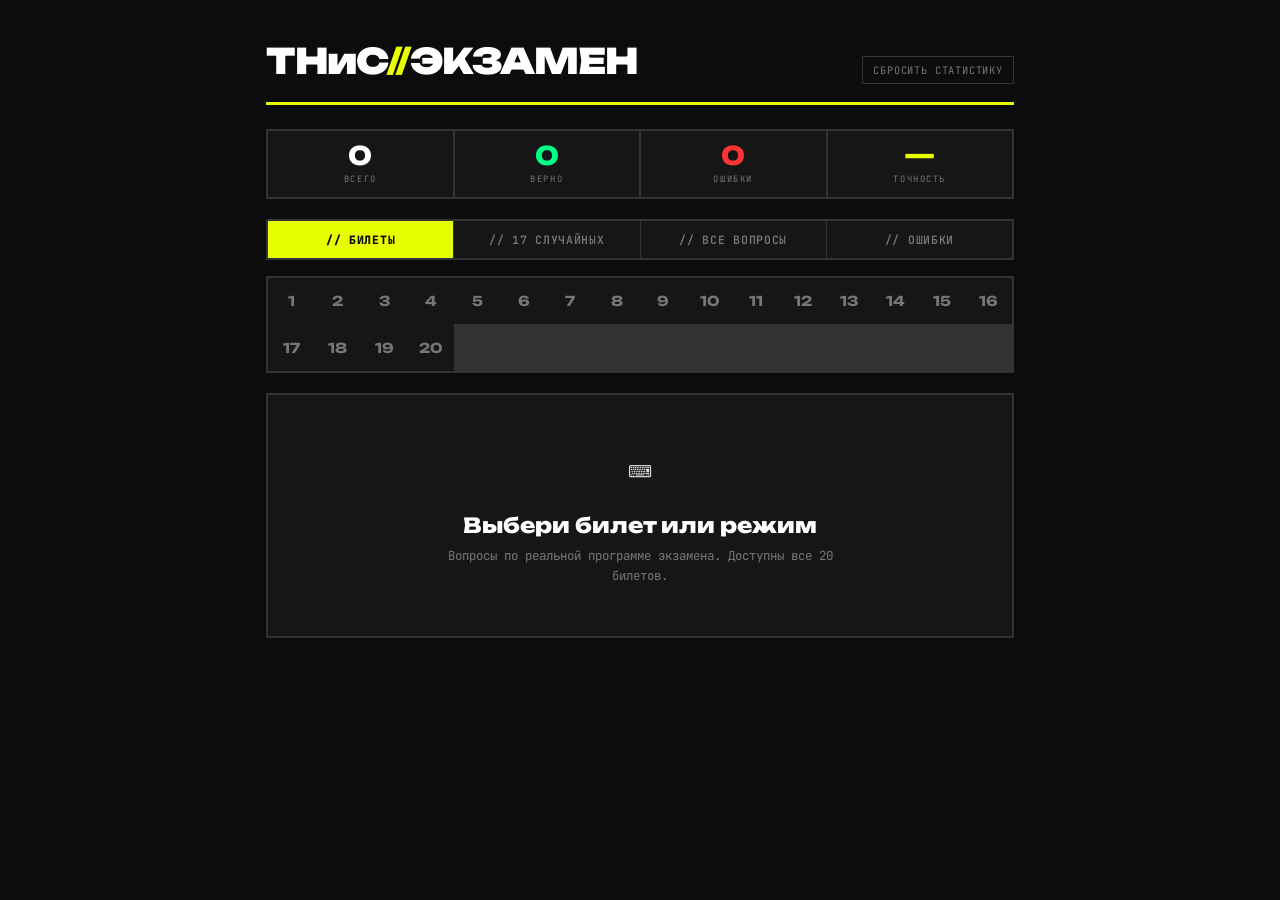
==== index.html @ 7a73e25f "Update TNIS and add Metrology unified Netlify assets" ====
<!DOCTYPE html>
<html lang="ru">
<head>
  <meta charset="UTF-8">
  <meta name="viewport" content="width=device-width, initial-scale=1.0">
  <title>ТНиС // ЭКЗАМЕН</title>
  <meta name="description" content="Тренажёр для подготовки к экзамену по ТНиС">
  <!-- Telegram Mini App SDK -->
  <script src="https://telegram.org/js/telegram-web-app.js"></script>
  <link href="https://fonts.googleapis.com/css2?family=JetBrains+Mono:wght@400;500;600;700;800&family=Unbounded:wght@400;500;600;700;800;900&display=swap" rel="stylesheet">
  <style>
    *, *::before, *::after { box-sizing: border-box; margin: 0; padding: 0; }

    :root {
      --bg: #0c0c0c;
      --surface: #161616;
      --surface-2: #1e1e1e;
      --surface-3: #262626;
      --border-hard: #333;
      --border-accent: #e8ff00;
      --text: #e0e0e0;
      --text-dim: #777;
      --text-bright: #fff;
      --accent: #e8ff00;
      --accent-dim: rgba(232, 255, 0, 0.1);
      --correct: #00ff87;
      --correct-dim: rgba(0, 255, 135, 0.08);
      --wrong: #ff3333;
      --wrong-dim: rgba(255, 51, 51, 0.08);
      --mono: 'JetBrains Mono', 'Consolas', monospace;
      --display: 'Unbounded', sans-serif;
    }

    body {
      font-family: var(--mono);
      background: var(--bg);
      color: var(--text);
      min-height: 100vh;
      -webkit-font-smoothing: antialiased;
    }

    button {
      touch-action: manipulation;
      -webkit-tap-highlight-color: transparent;
      cursor: pointer;
    }

    a, [role="button"] {
      touch-action: manipulation;
      -webkit-tap-highlight-color: transparent;
    }

    /* noise overlay removed — caused touch interception on iOS WKWebView */

    /* ── ACCESS SCREENS ── */
    #accessScreen {
      position: fixed; inset: 0; z-index: 8000;
      display: flex; align-items: center; justify-content: center;
      background: var(--bg);
    }
    #accessScreen .ac-box {
      max-width: 400px; width: 90%;
      text-align: center; padding: 40px 24px;
      border: 2px solid var(--border-hard); background: var(--surface);
    }
    #accessScreen .ac-icon { font-size: 2.8rem; margin-bottom: 16px; }
    #accessScreen .ac-title {
      font-family: var(--display); font-size: 1.3rem; font-weight: 800;
      color: var(--text-bright); margin-bottom: 8px;
    }
    #accessScreen .ac-sub {
      font-size: 0.8rem; color: var(--text-dim); line-height: 1.6; margin-bottom: 20px;
    }
    #accessScreen .ac-btn {
      display: inline-block; padding: 12px 24px;
      background: var(--accent); color: var(--bg);
      font-family: var(--display); font-size: 0.82rem; font-weight: 800;
      text-transform: uppercase; letter-spacing: 0.08em;
      border: none; cursor: pointer; text-decoration: none;
      touch-action: manipulation;
    }
    #accessScreen.hidden { display: none !important; }

    .container {
      max-width: 780px;
      margin: 0 auto;
      padding: 16px 16px 100px;
    }

    /* ── HEADER ── */
    .header {
      border-bottom: 3px solid var(--accent);
      padding: 28px 0 18px;
      margin-bottom: 24px;
    }

    .header-top {
      display: flex;
      align-items: baseline;
      justify-content: space-between;
      gap: 12px;
      flex-wrap: wrap;
    }

    .header h1 {
      font-family: var(--display);
      font-size: clamp(1.4rem, 4vw, 2.2rem);
      font-weight: 900;
      color: var(--text-bright);
      letter-spacing: -0.04em;
      line-height: 1;
    }

    .header h1 span {
      color: var(--accent);
    }

    .header-tag {
      font-size: 0.65rem;
      text-transform: uppercase;
      letter-spacing: 0.15em;
      color: var(--text-dim);
      background: var(--surface);
      border: 1px solid var(--border-hard);
      padding: 4px 10px;
    }

    /* ── STATS ── */
    .stats {
      display: grid;
      grid-template-columns: repeat(4, 1fr);
      gap: 2px;
      margin-bottom: 20px;
      background: var(--border-hard);
      border: 2px solid var(--border-hard);
    }

    .stat-cell {
      background: var(--surface);
      padding: 12px 8px;
      text-align: center;
    }

    .stat-num {
      font-family: var(--display);
      font-size: clamp(1.1rem, 3vw, 1.6rem);
      font-weight: 800;
      color: var(--text-bright);
      line-height: 1;
    }

    .stat-num.s-ok { color: var(--correct); }
    .stat-num.s-err { color: var(--wrong); }
    .stat-num.s-pct { color: var(--accent); }

    .stat-lbl {
      font-size: 0.55rem;
      text-transform: uppercase;
      letter-spacing: 0.18em;
      color: var(--text-dim);
      margin-top: 4px;
    }

    /* ── MODES ── */
    .modes {
      display: flex;
      gap: 0;
      margin-bottom: 16px;
      border: 2px solid var(--border-hard);
      overflow-x: auto;
    }

    .mode-btn {
      flex: 1;
      min-width: 0;
      padding: 11px 6px;
      background: var(--surface);
      color: var(--text-dim);
      font-family: var(--mono);
      font-size: clamp(0.6rem, 1.6vw, 0.72rem);
      font-weight: 600;
      text-transform: uppercase;
      letter-spacing: 0.06em;
      border: none;
      border-right: 1px solid var(--border-hard);
      cursor: pointer;
      transition: background 0.15s, color 0.15s;
      white-space: nowrap;
    }

    .mode-btn:last-child { border-right: none; }
    .mode-btn:hover { background: var(--surface-2); color: var(--text); }
    .mode-btn.active {
      background: var(--accent);
      color: var(--bg);
      font-weight: 800;
    }

    /* ── TICKET GRID ── */
    .tickets {
      display: grid;
      grid-template-columns: repeat(auto-fill, minmax(46px, 1fr));
      gap: 0;
      margin-bottom: 20px;
      border: 2px solid var(--border-hard);
      background: var(--border-hard);
    }

    .t-btn {
      aspect-ratio: 1;
      background: var(--surface);
      color: var(--text-dim);
      font-family: var(--display);
      font-size: 0.85rem;
      font-weight: 700;
      border: none;
      cursor: pointer;
      transition: all 0.12s;
      border: 1px solid transparent;
    }

    .t-btn:hover { background: var(--surface-3); color: var(--text); border-color: var(--accent); }
    .t-btn.active { background: var(--accent); color: var(--bg); }

    /* ── PROGRESS ── */
    .progress {
      margin-bottom: 20px;
    }

    .progress-top {
      display: flex;
      justify-content: space-between;
      font-size: 0.65rem;
      text-transform: uppercase;
      letter-spacing: 0.12em;
      color: var(--text-dim);
      margin-bottom: 5px;
    }

    .progress-bar {
      height: 3px;
      background: var(--surface-3);
    }

    .progress-fill {
      height: 100%;
      background: var(--accent);
      transition: width 0.3s ease;
      width: 0%;
    }

    /* ── QUESTION ── */
    .q-card {
      border: 2px solid var(--border-hard);
      padding: 24px 20px;
      margin-bottom: 12px;
      background: var(--surface);
      animation: slideUp 0.25s ease;
    }

    @keyframes slideUp {
      from { opacity: 0; transform: translateY(8px); }
      to { opacity: 1; transform: translateY(0); }
    }

    .q-meta {
      display: flex;
      justify-content: space-between;
      align-items: center;
      margin-bottom: 14px;
      padding-bottom: 10px;
      border-bottom: 1px solid var(--border-hard);
    }

    .q-num {
      font-family: var(--display);
      font-size: 0.7rem;
      font-weight: 800;
      color: var(--accent);
      letter-spacing: 0.06em;
    }

    .q-topic {
      font-size: 0.6rem;
      text-transform: uppercase;
      letter-spacing: 0.12em;
      color: var(--text-dim);
    }

    .q-text {
      font-size: clamp(0.88rem, 2.2vw, 1rem);
      font-weight: 500;
      line-height: 1.65;
      color: var(--text-bright);
      margin-bottom: 20px;
      font-family: var(--mono);
    }

    /* ── OPTIONS ── */
    .opts {
      display: flex;
      flex-direction: column;
      gap: 6px;
    }

    .opt {
      display: flex;
      align-items: flex-start;
      gap: 12px;
      width: 100%;
      padding: 13px 16px;
      border: 2px solid var(--border-hard);
      background: var(--bg);
      color: var(--text);
      font-family: var(--mono);
      font-size: clamp(0.78rem, 2vw, 0.88rem);
      font-weight: 500;
      cursor: pointer;
      text-align: left;
      line-height: 1.55;
      transition: border-color 0.12s, background 0.12s, transform 0.1s;
    }

    .opt:hover:not(.locked) {
      border-color: var(--accent);
      background: var(--accent-dim);
      transform: translateX(4px);
    }

    .opt-key {
      flex-shrink: 0;
      width: 24px;
      height: 24px;
      border: 2px solid var(--border-hard);
      display: flex;
      align-items: center;
      justify-content: center;
      font-family: var(--display);
      font-weight: 800;
      font-size: 0.65rem;
      color: var(--text-dim);
      transition: all 0.12s;
      margin-top: 1px;
    }

    .opt:hover:not(.locked) .opt-key {
      border-color: var(--accent);
      color: var(--accent);
    }

    .opt.is-correct {
      border-color: var(--correct);
      background: var(--correct-dim);
      cursor: default;
    }
    .opt.is-correct .opt-key { border-color: var(--correct); color: var(--correct); background: transparent; }

    .opt.is-wrong {
      border-color: var(--wrong);
      background: var(--wrong-dim);
      cursor: default;
    }
    .opt.is-wrong .opt-key { border-color: var(--wrong); color: var(--wrong); }

    .opt.locked {
      cursor: default;
      opacity: 0.35;
    }
    .opt.is-correct.locked, .opt.is-wrong.locked { opacity: 1; }

    /* ── FEEDBACK ── */
    .feedback {
      margin-top: 14px;
      padding: 12px 16px;
      font-size: 0.82rem;
      font-weight: 600;
      line-height: 1.5;
      border-left: 4px solid;
      animation: slideUp 0.2s ease;
    }

    .feedback.fb-ok {
      border-color: var(--correct);
      color: var(--correct);
      background: var(--correct-dim);
    }

    .feedback.fb-err {
      border-color: var(--wrong);
      color: var(--wrong);
      background: var(--wrong-dim);
    }

    .feedback .fb-answer { color: var(--text); font-weight: 400; margin-top: 2px; }

    /* ── NEXT BTN ── */
    .next-btn {
      width: 100%;
      padding: 15px;
      border: 3px solid var(--accent);
      background: transparent;
      color: var(--accent);
      font-family: var(--display);
      font-size: 0.85rem;
      font-weight: 700;
      text-transform: uppercase;
      letter-spacing: 0.1em;
      cursor: pointer;
      transition: all 0.15s;
      margin-top: 14px;
    }

    .next-btn:hover {
      background: var(--accent);
      color: var(--bg);
    }

    /* ── WELCOME ── */
    .welcome {
      text-align: center;
      padding: 50px 0;
      border: 2px solid var(--border-hard);
      background: var(--surface);
    }

    .welcome-icon {
      font-size: 2.5rem;
      margin-bottom: 14px;
      filter: grayscale(0.4);
    }

    .welcome h2 {
      font-family: var(--display);
      font-size: clamp(1rem, 3vw, 1.3rem);
      font-weight: 800;
      color: var(--text-bright);
      margin-bottom: 8px;
    }

    .welcome p {
      color: var(--text-dim);
      font-size: 0.78rem;
      max-width: 400px;
      margin: 0 auto;
      line-height: 1.6;
    }

    /* ── RESULTS ── */
    .results {
      animation: slideUp 0.35s ease;
    }

    .r-hero {
      text-align: center;
      border: 2px solid var(--border-hard);
      background: var(--surface);
      padding: 36px 20px 28px;
      margin-bottom: 16px;
    }

    .r-icon { font-size: 3rem; margin-bottom: 10px; filter: grayscale(0.3); }
    .r-title {
      font-family: var(--display);
      font-size: clamp(1.3rem, 4vw, 1.8rem);
      font-weight: 900;
      color: var(--text-bright);
      margin-bottom: 4px;
    }
    .r-sub { color: var(--text-dim); font-size: 0.82rem; }

    .r-stats {
      display: grid;
      grid-template-columns: repeat(3, 1fr);
      gap: 2px;
      background: var(--border-hard);
      border: 2px solid var(--border-hard);
      margin-bottom: 16px;
    }

    .r-stat {
      background: var(--surface);
      padding: 18px 8px;
      text-align: center;
    }

    .r-stat .rv {
      font-family: var(--display);
      font-size: 1.8rem;
      font-weight: 800;
    }

    .r-stat .rl {
      font-size: 0.55rem;
      text-transform: uppercase;
      letter-spacing: 0.15em;
      color: var(--text-dim);
      margin-top: 4px;
    }

    .r-actions {
      display: flex;
      gap: 2px;
      margin-bottom: 20px;
    }

    .r-actions button {
      flex: 1;
      padding: 14px 8px;
      font-family: var(--mono);
      font-size: 0.72rem;
      font-weight: 700;
      text-transform: uppercase;
      letter-spacing: 0.06em;
      cursor: pointer;
      transition: all 0.15s;
    }

    .r-btn-primary {
      background: var(--accent);
      color: var(--bg);
      border: 2px solid var(--accent);
    }
    .r-btn-primary:hover { background: transparent; color: var(--accent); }

    .r-btn-sec {
      background: var(--surface);
      color: var(--text);
      border: 2px solid var(--border-hard);
    }
    .r-btn-sec:hover { border-color: var(--accent); color: var(--accent); }

    /* review */
    .review-title {
      font-family: var(--display);
      font-size: 0.75rem;
      font-weight: 700;
      text-transform: uppercase;
      letter-spacing: 0.12em;
      color: var(--wrong);
      margin-bottom: 10px;
      padding-bottom: 6px;
      border-bottom: 2px solid var(--wrong);
    }

    .rev-item {
      border: 1px solid var(--border-hard);
      border-left: 4px solid var(--wrong);
      padding: 12px 14px;
      margin-bottom: 6px;
      background: var(--surface);
      font-size: 0.8rem;
    }

    .rev-q { font-weight: 600; color: var(--text); margin-bottom: 4px; line-height: 1.5; }
    .rev-yours { color: var(--wrong); font-size: 0.75rem; }
    .rev-right { color: var(--correct); font-size: 0.75rem; }

    /* ── KBD HINT ── */
    .kbd-hint {
      text-align: center;
      font-size: 0.6rem;
      color: var(--text-dim);
      margin-top: 10px;
      text-transform: uppercase;
      letter-spacing: 0.1em;
    }

    .kbd-hint kbd {
      border: 1px solid var(--border-hard);
      padding: 1px 5px;
      font-family: var(--mono);
      font-size: 0.6rem;
    }

    /* ── HIDDEN ── */
    .hidden { display: none !important; }

    /* scrollbar */
    ::-webkit-scrollbar { width: 4px; }
    ::-webkit-scrollbar-track { background: transparent; }
    ::-webkit-scrollbar-thumb { background: var(--border-hard); }

    /* ── MOBILE ── */
    @media (max-width: 500px) {
      .stats { grid-template-columns: repeat(2, 1fr); }
      .tickets { grid-template-columns: repeat(auto-fill, minmax(46px, 1fr)); }
      .q-card { padding: 16px 14px; }
      .modes { flex-wrap: wrap; }
      .mode-btn {
        flex: 1 1 45%;
        border-bottom: 1px solid var(--border-hard);
        border-right: 1px solid var(--border-hard);
        padding: 12px 6px;
        font-size: 0.68rem;
      }
      .mode-btn:nth-child(even) { border-right: none; }
      .mode-btn:nth-child(3), .mode-btn:nth-child(4) { border-bottom: none; }
    }
  </style>
</head>
<body>
  <div class="container">
    <header class="header">
      <div class="header-top">
        <h1>ТНиС<span>//</span>ЭКЗАМЕН</h1>
        <button class="reset-stats-btn" onclick="resetStats()" style="background: none; border: 1px solid var(--border-hard); color: var(--text-dim); font-family: var(--mono); font-size: 0.65rem; padding: 6px 10px; cursor: pointer; text-transform: uppercase; letter-spacing: 0.08em; transition: all 0.2s;" onmouseover="this.style.color='var(--accent)'; this.style.borderColor='var(--accent)';" onmouseout="this.style.color='var(--text-dim)'; this.style.borderColor='var(--border-hard)';">сбросить статистику</button>
      </div>
    </header>

    <div class="stats" id="statsBar">
      <div class="stat-cell"><div class="stat-num" id="sTotal">0</div><div class="stat-lbl">всего</div></div>
      <div class="stat-cell"><div class="stat-num s-ok" id="sOk">0</div><div class="stat-lbl">верно</div></div>
      <div class="stat-cell"><div class="stat-num s-err" id="sErr">0</div><div class="stat-lbl">ошибки</div></div>
      <div class="stat-cell"><div class="stat-num s-pct" id="sPct">—</div><div class="stat-lbl">точность</div></div>
    </div>

    <div class="modes">
      <button class="mode-btn active" id="modeTicket" data-mode="ticket">// билеты</button>
      <button class="mode-btn" id="modeRandom" data-mode="random">// 17 случайных</button>
      <button class="mode-btn" id="modeAll" data-mode="all">// все вопросы</button>
      <button class="mode-btn" id="modeErrors" data-mode="errors">// ошибки</button>
    </div>

    <div class="tickets" id="ticketGrid"></div>

    <div class="progress hidden" id="progressWrap">
      <div class="progress-top">
        <span id="pLabel">вопрос 1/17</span>
        <span id="pPct">0%</span>
      </div>
      <div class="progress-bar"><div class="progress-fill" id="pFill"></div></div>
    </div>

    <div id="welcomeScreen" class="welcome">
      <div class="welcome-icon">⌨</div>
      <h2>Выбери билет или режим</h2>
      <p>Вопросы по реальной программе экзамена. Доступны все 20 билетов.</p>
    </div>

    <div id="questionArea" class="hidden"></div>
    <div id="resultsScreen" class="hidden"></div>

    <div class="kbd-hint hidden" id="kbdHint">
      <kbd>1</kbd>–<kbd>5</kbd> ответ &nbsp;&bull;&nbsp; <kbd>enter</kbd> далее
    </div>
  </div>

  <!-- Access gate: shows during check, then hides or shows denied -->
  <div id="accessScreen">
    <div class="ac-box">
      <div class="ac-icon" id="acIcon">⏳</div>
      <div class="ac-title" id="acTitle">Проверка доступа...</div>
      <div class="ac-sub" id="acSub">Подожди, проверяем твою подписку</div>
      <div id="acBtnWrap"></div>
    </div>
  </div>

<script>
// ════════════════════════════════════════════════════════════
// ЗАМЕНИ ЭТОТ URL после запуска verify.py на PythonAnywhere
const VERIFY_URL = 'https://bsuir-bot.onrender.com/verify';
const BOT_LINK   = 'https://t.me/bsuir_test_bot';
// ════════════════════════════════════════════════════════════

function showAccess() {
  document.getElementById('accessScreen').classList.add('hidden');
}

function denyAccess() {
  document.getElementById('acIcon').textContent  = '🔒';
  document.getElementById('acTitle').textContent = 'Доступ закрыт';
  document.getElementById('acSub').textContent   =
    'Ты не купил этот тест. Купи доступ у бота — это быстро и дёшево.';
  const wrap = document.getElementById('acBtnWrap');
  wrap.innerHTML = `<a class="ac-btn" href="${BOT_LINK}" target="_blank">Открыть бота</a>`;
}

async function checkAccess() {
  const tg = window.Telegram && window.Telegram.WebApp;

  // Если открыт не как Mini App (обычный браузер) — пропускаем
  if (!tg || !tg.initData || tg.initData.length === 0) {
    showAccess();
    return;
  }

  tg.ready();
  tg.expand();

  // Получаем testId из URL-параметра
  const testId = new URLSearchParams(window.location.search).get('test') || 'tnis';

  try {
    const resp = await fetch(VERIFY_URL, {
      method: 'POST',
      headers: { 'Content-Type': 'application/json' },
      body: JSON.stringify({ initData: tg.initData, testId })
    });
    const data = await resp.json();
    if (data.ok) {
      showAccess();
    } else {
      denyAccess();
    }
  } catch (e) {
    // Если сервер недоступен, показываем ошибку
    document.getElementById('acIcon').textContent  = '⚠️';
    document.getElementById('acTitle').textContent = 'Ошибка связи';
    document.getElementById('acSub').textContent   = 'Не удалось проверить доступ. Попробуй позже.';
    const wrap = document.getElementById('acBtnWrap');
    wrap.innerHTML = `<button class="ac-btn" onclick="checkAccess()">Повторить</button>`;
  }
}

// Safe storage wrapper — falls back to in-memory if localStorage is unavailable
const safeStorage = {
  _data: {},
  getItem(key) {
    try {
      if (window.location.protocol !== 'file:' && window.localStorage) {
        return window.localStorage.getItem(key);
      }
    } catch (e) {}
    return this._data[key] !== undefined ? this._data[key] : null;
  },
  setItem(key, val) {
    try {
      if (window.location.protocol !== 'file:' && window.localStorage) {
        window.localStorage.setItem(key, val); return;
      }
    } catch (e) {}
    this._data[key] = val;
  }
};

const Q = [
  {q:"Результатом функционирования какой государственной системы является оценка соответствия требований регламентам и стандартам?",o:["НСТНиС","НСА","НСПС","Госстандарт","ЕАЭС"],c:2,t:"Гос.системы",tk:[1,2,14]},
  {q:"Результатом функционирования какой государственной системы являются установленные в регламентах и стандартах требования?",o:["НСПС","НСТНиС","НСА","Госстандарт","ТНиС"],c:1,t:"Гос.системы",tk:[2,3,14]},
  {q:"Результатом функционирования какой государственной системы является право субъектов хозяйствования на выполнение работ в определённой области?",o:["НСПС","НСТНиС","Госстандарт","НСА","ТНиС"],c:3,t:"Гос.системы",tk:[2,4,17]},
  {q:"Целью технического нормирования и стандартизации является (вариант 1):",o:["Регулирование торговли","Контроль производства","Развитие экспорта","Защита жизни","Лицензирование"],c:3,t:"Цели ТНиС",tk:[1,2,17]},
  {q:"Целью технического нормирования и стандартизации является (вариант 2):",o:["Регулирование импорта","Защита здоровья","Контроль цен","Налогообложение","Лицензирование"],c:1,t:"Цели ТНиС",tk:[2,3,17]},
  {q:"Целью технического нормирования и стандартизации является (вариант 3):",o:["Государственный контроль","Регулирование цен","Защита имущества","Регистрация предприятий","Контроль импорта"],c:2,t:"Цели ТНиС",tk:[2,7,17]},
  {q:"Целью технического нормирования и стандартизации является (вариант 4):",o:["Контроль экспорта","Регулирование торговли","Лицензирование","Регистрация","Охрана окружающей среды"],c:4,t:"Цели ТНиС",tk:[2,5,17]},
  {q:"Целью технического нормирования и стандартизации является (вариант 5):",o:["Повышение конкурентоспособности продукции","Государственный контроль","Налоговое регулирование","Управление предприятиями","Регулирование занятости"],c:0,t:"Цели ТНиС",tk:[7,8,17]},
  {q:"Какой субъект хозяйствования определяет единую государственную политику в области ТНиС?",o:["Президент Республики Беларусь","Совет Министров","Госстандарт","Национальное собрание","Минэкономики"],c:0,t:"Субъекты",tk:[1,8,17]},
  {q:"Какой субъект хозяйствования осуществляет единую государственную политику в области ТНиС?",o:["Президент РБ","Совет Министров","Госстандарт","Минэкономики","Национальное собрание"],c:1,t:"Субъекты",tk:[3,8,17]},
  {q:"Какой субъект хозяйствования утверждает программу разработки технических регламентов РБ?",o:["Президент РБ","Совет Министров","Госстандарт","Национальное собрание","Технический комитет"],c:1,t:"Субъекты",tk:[4,10,17]},
  {q:"Какой субъект хозяйствования утверждает технический регламент?",o:["Президент РБ","Совет Министров","Госстандарт","Технический комитет","Минэкономики"],c:1,t:"Субъекты",tk:[5,8,17]},
  {q:"Какой субъект хозяйствования вводит в действие технический регламент?",o:["Президент РБ","Гос. комитет по стандартизации","Совет Министров","Технический комитет","Минэкономики"],c:1,t:"Субъекты",tk:[6,8,19]},
  {q:"Какой субъект хозяйствования осуществляет государственную регистрацию технических условий?",o:["Госстандарт","Совет Министров","Орган, уполномоченный Советом Министров","Президент РБ","Технический комитет"],c:2,t:"Субъекты",tk:[4,15,19]},
  {q:"Государственный надзор за выполнением требований ТР осуществляет:",o:["Совет Министров","Президент","Госстандарт","Технический комитет","Национальное собрание"],c:2,t:"Субъекты",tk:[8,14,19]},
  {q:"Технический регламент РБ должен содержать (вариант 1):",o:["Рекомендации по производству","Технические требования к продукции","Стандарты организации","Административные процедуры","Методические указания"],c:1,t:"Тех.регламент",tk:[1,7,18]},
  {q:"Технический регламент РБ должен содержать (вариант 2):",o:["Правила выпуска продукции в обращение","Административные процедуры","Стандарты организации","Рекомендации по проектированию","Методические указания"],c:0,t:"Тех.регламент",tk:[3,7,18]},
  {q:"Технический регламент РБ может содержать (вариант 1):",o:["Требования к терминологии","Административные процедуры","Стандарты организации","Методические указания","Внутренние регламенты"],c:0,t:"Тех.регламент",tk:[4,8,18]},
  {q:"Технический регламент РБ может содержать (вариант 2):",o:["Административные процедуры","Внутренние регламенты","Правила маркировки продукции знаком соответствия","Стандарты организации","Методические указания"],c:2,t:"Тех.регламент",tk:[6,8,18]},
  {q:"Технический регламент РБ может содержать (вариант 3):",o:["Стандарты организации","Внутренние регламенты","Методические указания","Правила и формы подтверждения соответствия","Административные процедуры"],c:3,t:"Тех.регламент",tk:[5,8,18]},
  {q:"Через какой срок может быть введён в действие ТР после официального опубликования?",o:["1 месяц","2 месяца","3 месяца","6 месяцев","1 год"],c:2,t:"Тех.регламент",tk:[8,14,18]},
  {q:"Через какой срок может быть введён в действие ТКП после публикации?",o:["30 дней","60 дней","90 дней","120 дней","6 месяцев"],c:1,t:"Тех.регламент",tk:[8,16,18]},
  {q:"Укажите ТНПА ТНиС, объектом стандартизации которого является конкретная марка продукции:",o:["Государственный стандарт","Технический кодекс","Общегосударственный классификатор","Технический регламент","Технические условия"],c:4,t:"Виды ТНПА",tk:[1,8,18]},
  {q:"Какой ТНПА ТНиС разрабатывается и утверждается юридическим лицом или индивидуальным предпринимателем?",o:["Технический регламент","Государственный стандарт","Технический кодекс","Общегос. классификатор","Стандарт организации"],c:4,t:"Виды ТНПА",tk:[1,16,19]},
  {q:"Определение «ТНПА ТНиС, содержащий технические требования только к процессам, работам, услугам» соответствует:",o:["Технический регламент","Государственный стандарт","Тех. кодекс установившейся практики","Технические условия","Стандарт организации"],c:2,t:"Виды ТНПА",tk:[3,16,19]},
  {q:"ТНПА ТНиС, объектом стандартизации которого является технико-экономическая и социальная информация:",o:["Технический регламент","Государственный стандарт","Общегосударственный классификатор","Технические условия","Стандарт организации"],c:2,t:"Виды ТНПА",tk:[5,16,19]},
  {q:"Срок действия технических условий не должен превышать (лет):",o:["Одного","Двух","Трёх","Пяти","Десяти"],c:3,t:"Виды ТНПА",tk:[3,16,19]},
  {q:"Государственный стандарт не должен содержать требования к:",o:["Терминологии","Административным процедурам","Продукции","Методам контроля","Маркировке"],c:1,t:"Виды ТНПА",tk:[6,16,19]},
  {q:"Какому документу не должен противоречить технический кодекс установившейся практики?",o:["Техническому регламенту","Государственному стандарту","Стандарту организации","Техническим условиям","Рекомендациям"],c:0,t:"Виды ТНПА",tk:[4,16,19]},
  {q:"Какому документу не должен противоречить стандарт организации?",o:["Государственному стандарту","Техническим условиям","Стандарту предприятия","Техническому регламенту","Рекомендациям ISO"],c:3,t:"Виды ТНПА",tk:[5,9]},
  {q:"Каким документам не должны противоречить требования технических условий?",o:["Стандартам организации","Государственным стандартам","Рекомендациям","Техническим регламентам","Методическим указаниям"],c:3,t:"Виды ТНПА",tk:[6,16]},
  {q:"Какой стандарт содержит общие организационно-методические требования для определённой области деятельности?",o:["Основополагающий","Стандарт на продукцию","На методы контроля","На процесс","На услугу"],c:0,t:"Виды ТНПА",tk:[14,16]},
  {q:"ТНПА, который содержит обязательные требования для соблюдения:",o:["Государственный стандарт","Стандарт организации","Тех. кодекс","Технический регламент","Рекомендация"],c:3,t:"Виды ТНПА",tk:[15,17]},
  {q:"«Ссылка, идентифицирующая конкретные ТНПА так, чтобы пересмотры имели силу только после внесения изменений в ТР» — это:",o:["Общая ссылка","Ссылка с твёрдой идентификацией","Со скользящей идентификацией","Косвенная ссылка","Прямая ссылка"],c:1,t:"Ссылки",tk:[1,3,20]},
  {q:"«Ссылка без идентификации, указывающая на все ТНПА в определённой области» — это:",o:["С твёрдой идентификацией","Со скользящей идентификацией","Прямая ссылка","Общая ссылка","Косвенная ссылка"],c:3,t:"Ссылки",tk:[3,5,20]},
  {q:"«Требование соответствия назначению, касающееся состояния продукции при их применении» — это:",o:["Обязательное","Техническое","Методическое","Эксплуатационное требование","Описательное требование"],c:3,t:"Требования",tk:[3,9,20]},
  {q:"«Требование соответствия назначению, касающееся характеристик продукции» — это:",o:["Обязательное","Техническое","Методическое","Эксплуатационное требование","Описательное требование"],c:4,t:"Требования",tk:[3,9,20]},
  {q:"«Технические нормы, правила, характеристики или иные требования к объектам ТНиС» — это:",o:["Обязательное требование","Методическое","Описательное","Эксплуатационное","Технические требования"],c:4,t:"Требования",tk:[4,9,20]},
  {q:"«Интервал времени от даты введения ТНПА в действие до момента его отмены или замены» — это:",o:["Период действия","Срок действия","Жизненный цикл","Период применения","Срок годности"],c:1,t:"Операции",tk:[3,6,20]},
  {q:"Модификация, дополнение или исключение части текста ТНПА без изменения его обозначения — это:",o:["Поправка","Пересмотр","Изменение","Переиздание","Отмена"],c:2,t:"Операции",tk:[9,10,20]},
  {q:"Основная цель Всемирной торговой организации:",o:["Регулирование нац. экономик","Контроль за производством","Содействие торговле без барьеров и негативных последствий","Управление пошлинами","Лицензирование экспорта"],c:2,t:"ВТО",tk:[3,9]},
  {q:"Принципы международной торговли ВТО:",o:["Закрытость рынков","Протекционизм","Ограничение импорта","Устранение технических барьеров в торговле","Контроль цен"],c:3,t:"ВТО",tk:[1,9]},
  {q:"Принципы международной торговли ВТО включают:",o:["Закрытость","Непредсказуемость","Предсказуемость","Протекционизм","Ограничение"],c:2,t:"ВТО",tk:[4,9]},
  {q:"«Различия требований национальных и международных стандартов» — это:",o:["Санитарные меры","Технические барьеры в торговле","Гармонизация","Стандартизация","Сертификация"],c:1,t:"ВТО",tk:[5,9]},
  {q:"«Меры гос. политики, направленные на охрану здоровья от риска пищевых добавок» — это:",o:["Технические барьеры","Стандартизация","Санитарные и фитосанитарные меры","Сертификация","Аккредитация"],c:2,t:"ВТО",tk:[6,9]},
  {q:"Документ «Международная конвенция» является:",o:["Стандартом","Регламентом","Международным договором","Рекомендацией","Классификатором"],c:2,t:"Межд.орг.",tk:[1,10]},
  {q:"Какие документы OIML обязательны для всех стран-участниц?",o:["OIML R","OIML D","OIML G","OIML P","OIML S"],c:1,t:"Межд.орг.",tk:[1,10]},
  {q:"Начало международной стандартизации относится к году:",o:["1865","1875","1906","1947","1948"],c:1,t:"Межд.орг.",tk:[4,10]},
  {q:"Год основания IEC (Международной электротехнической комиссии):",o:["1865","1875","1906","1947","1955"],c:2,t:"Межд.орг.",tk:[5,10]},
  {q:"Год основания ITU (Международного союза электросвязи):",o:["1865","1875","1906","1947","1955"],c:0,t:"Межд.орг.",tk:[6,10]},
  {q:"Первый в мире национальный комитет по стандартизации создан в:",o:["Франции","Германии","США","Великобритании","Швейцарии"],c:3,t:"Межд.орг.",tk:[3,10]},
  {q:"Какое подразделение ISO является разработчиком стандартов?",o:["Генеральная ассамблея","Совет","Техническое руководящее бюро","Центральный секретариат","Генеральный секретарь"],c:2,t:"Межд.орг.",tk:[3,10]},
  {q:"Международный стандарт ISO считается принятым, если:",o:["Более 50% «за»","Более 2/3 «за» и ≤25% «против»","Единогласно","Более 75% «за»","Более 90% «за»"],c:1,t:"Межд.орг.",tk:[10,14]},
  {q:"Национальные стандарты США обозначаются:",o:["DIN","ANSI","JIS","BSI","AFNOR"],c:1,t:"Межд.орг.",tk:[6,10]},
  {q:"Обозначение стандарта Японии:",o:["DIN","ANSI","JIS","BSI","AFNOR"],c:2,t:"Межд.орг.",tk:[9,10]},
  {q:"Международные стандарты в области информационно-коммуникационных технологий принимают (Б6):",o:["ITU","ISO","CEN","OIML","CENELEC"],c:0,t:"Межд.орг.",tk:[6,12]},
  {q:"Международные стандарты в области информационно-коммуникационных технологий принимают (Б5):",o:["ITU","ISO","CEN","OIML","IEC"],c:4,t:"Межд.орг.",tk:[5,12]},
  {q:"Фундаментальный принцип Нового подхода к технической гармонизации:",o:["Ограничение законодательства основополагающими требованиями","Установление конкретных тех. норм","Контроль качества","Унификация всех стандартов","Обязательная сертификация"],c:0,t:"Европа",tk:[1,9,20]},
  {q:"Разработку стандартов Нового подхода осуществляют (вариант 1):",o:["ISO","OIML","CEN","ВТО","ООН"],c:2,t:"Европа",tk:[3,9,20]},
  {q:"Разработку стандартов Нового подхода осуществляют (вариант 2):",o:["ISO","CENELEC","OIML","ВТО","ITU"],c:1,t:"Европа",tk:[5,9,20]},
  {q:"Разработку стандартов Нового подхода осуществляют (вариант 3):",o:["ISO","OIML","ВТО","ITU","ETSI"],c:4,t:"Европа",tk:[6,11]},
  {q:"Гармонизированный европейский стандарт конкретизирует требования:",o:["Директивы ЕС","Стандартов ISO","Национальных стандартов","Рекомендаций OIML","Конвенций ООН"],c:0,t:"Европа",tk:[4,11]},
  {q:"Гарм. европейский стандарт разрабатывается после договора между:",o:["ISO и IEC","ВТО и ЕС","Комиссией ЕС и CEN/CENELEC/ETSI","Нац. комитетами","OIML и ITU"],c:2,t:"Европа",tk:[11,14]},
  {q:"Новый подход НЕ затронул сектора (продукция):",o:["Электрооборудование","Строительные изделия","Игрушки","Автомобили и тракторы","Средства инд. защиты"],c:3,t:"Европа",tk:[14,15,16]},
  {q:"Договор о ЕАЭС сформирован на основе:",o:["Стандартов ISO","Правил ВТО","Директив ЕС","Конвенций ООН","Стандартов IEC"],c:1,t:"ЕАЭС",tk:[3,5]},
  {q:"Какие стандарты взаимосвязаны с техническими регламентами РБ?",o:["ISO","ГОСТ","EN","СТБ","ANSI"],c:3,t:"ЕАЭС",tk:[4,12]},
  {q:"Какие стандарты взаимосвязаны с техническими регламентами ЕАЭС?",o:["ГОСТ","СТБ","EN","ISO","ANSI"],c:0,t:"ЕАЭС",tk:[6,12]},
  {q:"В качестве каких ТНПА могут быть приняты международные документы?",o:["Технических регламентов","Стандартов организации","Технических условий","Только рекомендаций","Классификаторов"],c:0,t:"Соответствие",tk:[1,15]},
  {q:"Чем НЕ определяется степень соответствия гос. стандарта международному?",o:["Внесением тех. отклонений","Изменением структуры","Идентификацией тех. отклонений","Авторские права","Редакционными изменениями"],c:3,t:"Соответствие",tk:[1,15]},
  {q:"Чем определяется степень соответствия (вариант 1)?",o:["Внесением технических отклонений","Авторскими правами","Коммерческими интересами","Политическими решениями","Традициями"],c:0,t:"Соответствие",tk:[3,15]},
  {q:"Чем определяется степень соответствия (вариант 2)?",o:["Авторскими правами","Внесением редакционных изменений","Политическими решениями","Коммерческими интересами","Традициями"],c:1,t:"Соответствие",tk:[4,15]},
  {q:"Чем определяется степень соответствия (вариант 3)?",o:["Авторскими правами","Коммерческие интересы","Политические решения","Идентификацией технических отклонений","Традиции"],c:3,t:"Соответствие",tk:[5,6]},
  {q:"Степень соответствия в тексте гармонизированного государственного стандарта указывается (вариант 1):",o:["На титульном листе","В тексте стандарта","В приложении","В предисловии","В оглавлении"],c:0,t:"Соответствие",tk:[1,15]},
  {q:"Степень соответствия в тексте гармонизированного государственного стандарта указывается (вариант 2):",o:["В тексте стандарта","В библиографических данных","В приложении","В предисловии","В оглавлении"],c:1,t:"Соответствие",tk:[4,15]},
  {q:"При какой степени соответствия стандарт считается принятым?",o:["Идентичной","Модифицированной","Неэквивалентной","Любой","Частичной"],c:0,t:"Соответствие",tk:[5,15]},
  {q:"Международный стандарт может быть принят в качестве идентичного государственного стандарта методом:",o:["Подтверждения","Перевода","Перепечатки","Переиздания","Новой редакции"],c:3,t:"Соответствие",tk:[6,15]},
  {q:"Обозначение гос. стандарта, идентичного проекту ISO:",o:["СТБ ISO 12345-2020","СТБ ISO/DIS 12345-2020","ГОСТ ISO 12345-2020","СТБ EN 12345-2020","ISO/СТБ 12345"],c:1,t:"Соответствие",tk:[9,14,16]},
  {q:"Участие в разработке международных стандартов позволяет (вариант 1):",o:["Реализовать нац. интересы на международном уровне","Ограничить импорт","Повысить пошлины","Закрыть рынки","Снизить качество"],c:0,t:"Соответствие",tk:[5,15]},
  {q:"Участие в разработке международных стандартов позволяет (вариант 2):",o:["Ограничить импорт","Повысить пошлины","Сократить сроки принятия гармониз. нац. стандартов","Закрыть рынки","Увеличить барьеры"],c:2,t:"Соответствие",tk:[4,15]},
  {q:"Метод установления базовых решений на основе прогрессивных методов и режимов работы:",o:["Симплификация","Унификация","Типизация","Агрегатирование","Кооперирование"],c:2,t:"Методы",tk:[1,11]},
  {q:"Метод рационального уменьшения числа типов, видов и размеров объектов:",o:["Симплификация","Унификация","Типизация","Агрегатирование","Кооперирование"],c:1,t:"Методы",tk:[4,11]},
  {q:"Метод отбора из существующей совокупности и ограничения номенклатуры без усовершенствований:",o:["Симплификация","Унификация","Типизация","Агрегатирование","Кооперирование"],c:0,t:"Методы",tk:[5,11]},
  {q:"«Установление показателей свойств существующей и освоенной продукции» — это:",o:["Опережающая","Комплексная","Унификация","Станд-я по достигнутому уровню","Типизация"],c:3,t:"Методы",tk:[1,11]},
  {q:"«Целенаправленное установление системы взаимосвязанных требований» — это:",o:["Унификация","Типизация","Комплексная стандартизация","Симплификация","Агрегатирование"],c:2,t:"Методы",tk:[5,11]},
  {q:"«Форма сотрудничества предприятий, совместно изготовляющих конечную продукцию» — это:",o:["Унификация","Типизация","Симплификация","Агрегатирование","Кооперирование производства"],c:4,t:"Методы",tk:[4,11]},
  {q:"«Пригодность одного изделия для использования вместо другого при заданных условиях» — это:",o:["Унификация","Взаимозаменяемость","Типизация","Совместимость","Стандартизация"],c:1,t:"Методы",tk:[6,12]},
  {q:"Допуск — это:",o:["Номинальный размер","Действительный размер","Разность между верхним и нижним предельными размерами","Среднее значение","Отклонение от номинала"],c:2,t:"Допуски",tk:[8,9,10]},
  {q:"«Соединение наружного и внутреннего размерных элементов при сборке» — это:",o:["Допуск","Отклонение","Зазор","Посадка","Натяг"],c:3,t:"Допуски",tk:[13,14]},
  {q:"При посадке с натягом:",o:["Отверстие больше вала","Вал больше отверстия","Размеры равны","Зазор может быть любым","Размеры не нормируются"],c:1,t:"Допуски",tk:[16,17]},
  {q:"При посадке с зазором:",o:["Вал больше отверстия","Отверстие больше вала","Размеры равны","Натяг обязателен","Размеры не нормируются"],c:1,t:"Допуски",tk:[16,17]},
  {q:"К основным параметрам нормального профиля поверхности относятся (вариант 1):",o:["Ra","Rz","Базовая длина","Rmax","Средний шаг"],c:2,t:"Шерохов.",tk:[1,12]},
  {q:"К основным параметрам нормального профиля поверхности относятся (вариант 2):",o:["Средняя линия профиля","Ra","Rz","Sm","tp"],c:0,t:"Шерохов.",tk:[7,12]},
  {q:"К основным параметрам нормального профиля поверхности относятся (вариант 3):",o:["Ra","Rz","Sm","tp","Отклонения профиля от средней линии"],c:4,t:"Шерохов.",tk:[7,12]},
  {q:"К стандартизованным параметрам шероховатости относятся:",o:["Базовая длина","Средняя линия","Высота выступов","Sm — средний шаг неровностей","Глубина впадин"],c:3,t:"Шерохов.",tk:[7,13]},
  {q:"Какой параметр шероховатости является предпочтительным?",o:["Rz","Rmax","Ra","Sm","tp"],c:2,t:"Шерохов.",tk:[9,15]},
  {q:"Основные ряды предпочтительных чисел содержат все целые степени:",o:["Двух","Пяти","Десяти","Ста","Тысячи"],c:2,t:"Ряды",tk:[13,14]},
  {q:"«Мат. характеристики сигнала, рассматриваемого как единое целое» — это:",o:["Математические характеристики","Физические","Общие характеристики сигнала","Спектральные","Частные"],c:2,t:"Сигналы",tk:[4,13]},
  {q:"«Сигнал, мгновенные значения которого в любой момент известны» — это:",o:["Случайный","Периодический","Аналоговый","Детерминированный сигнал","Дискретный"],c:3,t:"Сигналы",tk:[6,13]},
  {q:"«Упорядоченный ряд отметок с последовательным рядом значений величины» — это:",o:["Диапазон","Шкала","Ряд","Градуировка","Калибровка"],c:1,t:"Сигналы",tk:[6,13]},
  {q:"Какой принцип ТНиС: «общее согласие без серьёзных возражений у большинства»?",o:["Открытость","Доступность","Консенсус","Оптимальность","Комплексность"],c:2,t:"Принципы",tk:[14,15,16,17]},
  {q:"Какой принцип ТНиС: «наилучшее сочетание эффекта и затрат»?",o:["Консенсус","Комплексность","Однозначность","Оптимальность","Целесообразность"],c:3,t:"Принципы",tk:[14,15,16,17]},
  {q:"Принцип «добровольность» ТНиС относится к применению:",o:["Технических регламентов","ТКП и гос. стандартов","Общегос. классификаторов","Всех ТНПА","Только стандартов организации"],c:1,t:"Принципы",tk:[14,15,16,17]},
  {q:"Что на 2-м месте в наименовании стандарта?",o:["Групповой заголовок (система)","Заголовок (объект стандартизации)","Подзаголовок (аспект)","Номер стандарта","Год утверждения"],c:1,t:"Структура",tk:[13,17]},
  {q:"На каком месте подзаголовок в наименовании стандарта?",o:["На 1-м","На 2-м","На 3-м","На 4-м","В конце"],c:2,t:"Структура",tk:[13,16]},
  {q:"Стандартизация на международном уровне завершается принятием (вариант 1):",o:["СТБ","ISO","ГОСТ","EN","ANSI"],c:1,t:"Уровни",tk:[5,14]},
  {q:"Стандартизация на международном уровне завершается принятием (вариант 2):",o:["СТБ","ГОСТ","EN","ANSI","IEC"],c:4,t:"Уровни",tk:[6,14]},
  {q:"Стандартная модель информационной безопасности описывается категорией:",o:["Конфиденциальность","Целостность","Доступность","Апеллируемость","Авторизация"],c:3,t:"ИБ",tk:[4,14]},
  {q:"Резолюция Совета ЕС от 1989 года определила политику в области оценки соответствия, известную как:",o:["Старый подход","Глобальный подход","Новый подход","Комплексный подход","Единый стандарт"],c:1,t:"ВТО",tk:[2,7,11]},
  {q:"Наличие маркировки CE на изделии свидетельствует о том, что оно:",o:["Произведено исключительно в Германии","Соответствует всем Директивам ЕС и подвергнуто процедурам оценки соответствия","Одобрено Генеральной Ассамблеей ВТО","Имеет пожизненную гарантию качества","Относится к экологически чистым продуктам питания"],c:1,t:"ВТО",tk:[2,7,12]},
  {q:"Согласно Глобальному подходу, критерии деления оценки соответствия на модули НЕ включают:",o:["Стадии производства продукции","Тип применяемой оценки","Проверяющее лицо (изготовитель или инспектор)","Страну происхождения изготовителя","Использование стандартов EN ISO 9000"],c:3,t:"ВТО",tk:[2,7,13]},
  {q:"Если государственный стандарт Республики Беларусь идентичен международному стандарту ISO, его обозначение выглядит как:",o:["СТБ ISO 12341:2007","СТБ ISO 12341-2007","СТБ-ISO-12341/2007","ISO СТБ 12341-2007","СТБ ISO 12341"],c:1,t:"Соответствие",tk:[2,11,18]},
  {q:"Какое из обозначений соответствует государственному стандарту Республики Беларусь, идентичному международному техническому отчету?",o:["СТБ ISO 12341-2007","СТБ ISO/TS 20281-2007","СТБ EN 12341-2007","СТБ ISO/TR 20281-2007","СТБ IEC 62255-2007"],c:3,t:"Соответствие",tk:[2,11,19]},
  {q:"Какое из обозначений соответствует проекту международного стандарта на этапе опроса?",o:["ISO 12345","СТБ ISO 12345","ISO/DIS 12345","ISO/FDIS 12345","ISO/CD 12345"],c:2,t:"Соответствие",tk:[7,8,12]},
  {q:"Какой стандарт является основным результатом технического нормирования и гармонизации в рамках ЕАЭС?",o:["СТБ","ГОСТ","EN","DIN","ANSI"],c:1,t:"ЕАЭС",tk:[8,11,20]},
  {q:"Предел допуска в стандартизации и метрологии — это:",o:["Разность предельных размеров","Установленные значения, определяющие верхние и нижние границы допустимых значений","Фактический размер изделия с учетом погрешности","Отклонение от номинального значения при изготовлении","Среднее арифметическое значение контролируемых величин"],c:1,t:"Допуски",tk:[10,12,18]},
  {q:"Интервал допуска — это:",o:["Разность между верхним и нижним предельными размерами","Совокупность значений размера между пределами допуска","Погрешность средства измерения при калибровке","Допускаемый износ режущей кромки инструмента","Базовая длина профиля поверхности"],c:1,t:"Допуски",tk:[10,12,19]},
  {q:"Какой документ, изначально применяемый на добровольной основе, становится обязательным, если ссылка на него внесена в технический регламент?",o:["Стандарт организации","Взаимосвязанный государственный стандарт (СТБ)","Методическое указание","Технический отчет","Рекомендация ISO"],c:1,t:"Виды ТНПА",tk:[10,13,20]},
  {q:"Согласно Соглашению по ТБТ ВТО, к фундаментальным принципам международной торговли относятся:",o:["Протекционизм, закрытость, жесткие тарифные квоты","Открытость, гласность, предсказуемость","Целесообразность, консенсус, обязательность стандартов","Лицензирование, квотирование, таможенные пошлины","Унификация, симплификация, типизация и агрегатирование"],c:1,t:"ВТО",tk:[12,13,18]},
  {q:"Какова основная цель Соглашений по ТБТ (техническим барьерам) и СФС (санитарным мерам) ВТО?",o:["Повышение таможенных пошлин на импортные товары","Преодоление и предупреждение технических барьеров в торговле и влияние на содержание ТНПА","Защита внутренних рынков от любого иностранного влияния","Контроль валютных курсов стран-участниц","Лицензирование всех видов внешнеэкономической деятельности"],c:1,t:"ВТО",tk:[13,18,19]},
  {q:"Каков юридический статус Санитарных и фитосанитарных мер (СФС) по отношению к техническим регламентам (ТР)?",o:["Имеют исключительно рекомендательный характер","По своему статусу относятся к техническим регламентам (ТР)","Стоят выше технических регламентов РБ по закону","Являются стандартами организации и действуют внутри предприятий","Не регулируются государственными органами"],c:1,t:"ВТО",tk:[13,18,20]},
  {q:"Что на титульном листе отличает предварительный государственный стандарт Республики Беларусь от обычного?",o:["Полное отсутствие года издания и утверждения","Надпись «Предварительный государственный стандарт Республики Беларусь»","Яркая красная полоса на обложке документа","Специальный защитный QR-код Госстандарта","Отметка комиссии по техническому нормированию"],c:1,t:"Структура",tk:[2,18,19]},
  {q:"Что из перечисленного НЕ относится к дополнительной части ТНПА согласно правилам структуры?",o:["Библиографические данные стандарта","Предисловие и введение","Технические требования к продукции","Выходные данные об издании","Справочные и информационные приложения"],c:2,t:"Структура",tk:[7,18,19]},
  {q:"Какие элементы допускается исключать при принятии модифицированного международного стандарта?",o:["Только наименование стандарта на национальном языке","Основные обязательные технические требования к безопасности","Отдельные пункты, примечания, сноски, справочные ссылки и библиографию","Весь основной текст стандарта без приложений","Обозначение стандарта и год его утверждения"],c:2,t:"Соответствие",tk:[11,19,20]},
  {q:"Участие в разработке технических регламентов в Республике Беларусь могут принимать:",o:["Исключительно государственные министерства и ведомства","Любые юридические и физические лица","Только Президент Республики Беларусь лично","Только иностранные инвесторы и импортеры","Исключительно члены Совета Министров Республики Беларусь"],c:1,t:"Субъекты",tk:[2,7,20]},
  {q:"Какое количество голосов необходимо для одобрения проекта межгосударственного стандарта (ГОСТ) в МГС?",o:["Простое большинство голосов стран-участниц","Консенсус (отсутствие принципиальных возражений)","Единогласное принятие всеми участниками","Не менее 75% голосов «за»","Не менее 90% голосов «за»"],c:1,t:"Межд.орг.",tk:[2,11,20]},
  {q:"Что является объектом стандартизации СТБ согласно законодательству Республики Беларусь?",o:["Исключительно оборонная продукция и военная техника","Продукция, процессы, работы, услуги, имеющие перспективу многократного использования","Только государственные границы и таможенные посты","Только денежные знаки и банковские документы","Внутренние документы частных компаний и стартапов"],c:1,t:"Виды ТНПА",tk:[7,11,12]},
  {q:"Какое обозначение имеет европейский стандарт в области электротехники?",o:["EN","ETS","HD (гармонизационный документ)","CEN","ISO"],c:2,t:"Европа",tk:[12,13,19]},
  {q:"Каким основным методом стандартизации является создание систем изделий на основе их геометрического или функционального подобия?",o:["Симплификация","Типизация","Агрегатирование","Параметрическая стандартизация","Унификация"],c:3,t:"Методы",tk:[13,18,20]},
  {q:"В каком международном соглашении прописаны принципы взаимного признания результатов испытаний продукции?",o:["Соглашение по ТБТ ВТО","Соглашение по СФС ВТО","Киотский протокол об экологии","Римский договор о создании ЕЭС","Генеральное соглашение по тарифам и торговле (ГАТТ)"],c:0,t:"ВТО",tk:[2,7,19]},
  {q:"Какой нормативный срок установлен для публичного обсуждения проекта технического регламента Республики Беларусь?",o:["Не менее 15 календарных дней","Не менее 30 календарных дней","Не менее 60 календарных дней","Не менее 90 календарных дней","Не менее 6 календарных месяцев"],c:2,t:"Субъекты",tk:[11,12,18]},
  {q:"К техническим барьерам в торговле (ТБТ) НЕ относятся:",o:["Различия требований национальных и международных стандартов","Различия в процедурах подтверждения соответствия","Таможенные пошлины и импортные тарифные квоты","Специфические требования к упаковке товаров","Различные правила маркировки знаком соответствия"],c:2,t:"ВТО",tk:[7,8,13]},
  {q:"Что из перечисленного является примером системы подтверждения соответствия?",o:["Система налогообложения физических лиц","Система сертификации продукции","Система государственного таможенного контроля","Система международной логистики","Система бухгалтерского учета и отчетности"],c:1,t:"Соответствие",tk:[10,12,13]},
  {q:"Применение Директив Нового и Глобального подхода в странах ЕС НЕ приводит к:",o:["Устранению технических барьеров в торговле","Введению единой обязательной маркировки CE","Увеличению количества дублирующих испытаний продукции","Многостороннему признанию сертификатов соответствия","Замене национальных стандартов Директивами ЕС"],c:2,t:"Европа",tk:[2,7,8]},
];

// ═══════════════════════════════════════
// Strip " (вариант N)" / " (вариант N):" from question texts
Q.forEach(q => { q.q = q.q.replace(/\s*\(вариант\s*\d+\)\s*:?\s*$/i, ''); });

const TK = {};
Q.forEach((q,i) => q.tk.forEach(t => { if(!TK[t])TK[t]=[]; TK[t].push(i); }));

let initialErrors = [];
try {
  const errStr = safeStorage.getItem('tnis_e');
  initialErrors = errStr ? JSON.parse(errStr) : [];
  if (!Array.isArray(initialErrors)) initialErrors = [];
} catch (e) {
  initialErrors = [];
}

let S = {
  mode:'ticket', ticket:null, qs:[], ci:0, ans:[], ok:0, err:0, total:0,
  errors: initialErrors, locked:false
};

let saved = { ok: 0, err: 0, total: 0 };
try {
  const savedStr = safeStorage.getItem('tnis_s');
  if (savedStr) {
    const parsed = JSON.parse(savedStr);
    if (parsed && typeof parsed.ok === 'number') {
      saved = parsed;
    }
  }
} catch (e) {}
if(saved.ok){S.ok=saved.ok;S.err=saved.err;S.total=saved.total;}

function $(id){return document.getElementById(id)}

function init(){
  const g=$('ticketGrid');
  const nums=Object.keys(TK).map(Number).sort((a,b)=>a-b);
  g.innerHTML=nums.map(t=>`<button class="t-btn" id="t${t}" data-ticket="${t}">${t}</button>`).join('');
  // Ticket buttons
  g.addEventListener('click',function(e){
    const btn=e.target.closest('.t-btn');
    if(btn && btn.dataset.ticket) pickTicket(+btn.dataset.ticket);
  });
  // Mode buttons — attach once
  document.querySelectorAll('.mode-btn').forEach(b=>{
    b.addEventListener('click',function(){setMode(this.dataset.mode);});
  });
  upStats();
}

function upStats(){
  $('sTotal').textContent=S.total;
  $('sOk').textContent=S.ok;
  $('sErr').textContent=S.err;
  $('sPct').textContent=S.total?Math.round(S.ok/S.total*100)+'%':'—';
}

function resetStats(){
  if(confirm("Вы уверены, что хотите сбросить всю статистику и ошибки?")){
    S.ok = 0; S.err = 0; S.total = 0; S.errors = [];
    save();
    upStats();
    if(S.mode==='errors'){
      setMode('ticket');
    }
  }
}

function save(){
  safeStorage.setItem('tnis_s',JSON.stringify({ok:S.ok,err:S.err,total:S.total}));
  safeStorage.setItem('tnis_e',JSON.stringify(S.errors));
}

function shuffle(a){for(let i=a.length-1;i>0;i--){const j=Math.floor(Math.random()*(i+1));[a[i],a[j]]=[a[j],a[i]];}return a;}

function setMode(m){
  S.mode=m;
  document.querySelectorAll('.mode-btn').forEach(b=>b.classList.remove('active'));
  $('mode'+m.charAt(0).toUpperCase()+m.slice(1)).classList.add('active');
  const tg=$('ticketGrid'),ws=$('welcomeScreen');

  if(m==='ticket'){
    tg.classList.remove('hidden');ws.classList.remove('hidden');
    $('questionArea').classList.add('hidden');$('resultsScreen').classList.add('hidden');
    $('progressWrap').classList.add('hidden');$('kbdHint').classList.add('hidden');
    ws.innerHTML=`<div class="welcome-icon">⌨</div><h2>Выбери билет</h2><p>Доступны все 20 билетов по программе экзамена.</p>`;
  } else {
    tg.classList.add('hidden');ws.classList.add('hidden');
    if(m==='random'){go(shuffle(Array.from({length:Q.length},(_,i)=>i)).slice(0,17));}
    else if(m==='all'){go(shuffle(Array.from({length:Q.length},(_,i)=>i)));}
    else if(m==='errors'){
      if(!S.errors.length){ws.classList.remove('hidden');ws.innerHTML=`<div class="welcome-icon">▓</div><h2>Ошибок нет</h2><p>Все вопросы отвечены верно. Продолжай тренироваться.</p>`;return;}
      go(shuffle([...S.errors]));
    }
  }
}

function pickTicket(n){
  document.querySelectorAll('.t-btn').forEach(b=>b.classList.remove('active'));
  $('t'+n).classList.add('active');S.ticket=n;
  let idx=[...TK[n]];
  go(shuffle(idx));
}

function go(indices){
  S.qs=indices;S.ci=0;S.ans=[];S.locked=false;
  $('welcomeScreen').classList.add('hidden');$('resultsScreen').classList.add('hidden');
  $('questionArea').classList.remove('hidden');$('progressWrap').classList.remove('hidden');$('kbdHint').classList.remove('hidden');
  render();
}

function render(){
  S.locked=false;
  const qi=S.qs[S.ci],q=Q[qi],tot=S.qs.length,n=S.ci+1;
  const pct=Math.round(S.ci/tot*100);
  $('pLabel').textContent=`вопрос ${n}/${tot}`;
  $('pPct').textContent=pct+'%';
  $('pFill').style.width=pct+'%';

  const oi=q.o.map((_,i)=>i);shuffle(oi);
  const keys=['1','2','3','4','5'];

  $('questionArea').innerHTML=`
    <div class="q-card">
      <div class="q-meta">
        <span class="q-num">#${n}/${tot}</span>
        <span class="q-topic">${q.t}</span>
      </div>
      <div class="q-text">${q.q}</div>
      <div class="opts" id="optsList">
        ${oi.map((o,d)=>`<button class="opt" data-oi="${o}" data-qi="${qi}"><span class="opt-key">${keys[d]}</span><span>${q.o[o]}</span></button>`).join('')}
      </div>
      <div id="fbArea"></div>
      <button class="next-btn hidden" id="nextBtn">${S.ci<S.qs.length-1?'далее →':'результаты →'}</button>
    </div>`;

  // Attach listeners after rendering (no inline onclick needed)
  document.querySelectorAll('#optsList .opt').forEach(btn=>{
    btn.addEventListener('click',function(){pick(+this.dataset.qi,+this.dataset.oi,this);});
  });
  $('nextBtn').addEventListener('click',next);
}

function pick(qi,oi,btn){
  if(S.locked)return;S.locked=true;
  const q=Q[qi],ok=oi===q.c;
  S.total++;
  if(ok){S.ok++;S.errors=S.errors.filter(i=>i!==qi);}
  else{S.err++;if(!S.errors.includes(qi))S.errors.push(qi);}
  S.ans.push({qi,sel:oi,ok});
  upStats();save();

  document.querySelectorAll('.opt').forEach(b=>{
    const o=+b.dataset.oi;
    b.classList.add('locked');
    if(o===q.c)b.classList.add('is-correct');
    else if(b===btn&&!ok)b.classList.add('is-wrong');
  });

  $('fbArea').innerHTML=ok
    ?`<div class="feedback fb-ok">// верно</div>`
    :`<div class="feedback fb-err">// неверно<div class="fb-answer">→ ${q.o[q.c]}</div></div>`;
  $('nextBtn').classList.remove('hidden');
}

function next(){S.ci++;S.ci>=S.qs.length?results():render();}

function results(){
  $('questionArea').classList.add('hidden');$('progressWrap').classList.add('hidden');$('kbdHint').classList.add('hidden');
  const ok=S.ans.filter(a=>a.ok).length,tot=S.ans.length,pct=Math.round(ok/tot*100);
  let icon,title;
  if(pct>=90){icon='█';title='отлично';}
  else if(pct>=70){icon='▓';title='хорошо';}
  else if(pct>=50){icon='▒';title='можно лучше';}
  else{icon='░';title='нужно повторить';}

  const wrongs=S.ans.filter(a=>!a.ok);
  const rs=$('resultsScreen');rs.classList.remove('hidden');
  const curMode=S.mode;
  rs.innerHTML=`<div class="results">
    <div class="r-hero"><div class="r-icon">${icon}</div><div class="r-title">${title}</div><div class="r-sub">${ok} из ${tot}</div></div>
    <div class="r-stats">
      <div class="r-stat"><div class="rv" style="color:var(--correct)">${ok}</div><div class="rl">верно</div></div>
      <div class="r-stat"><div class="rv" style="color:var(--wrong)">${tot-ok}</div><div class="rl">ошибки</div></div>
      <div class="r-stat"><div class="rv" style="color:var(--accent)">${pct}%</div><div class="rl">точность</div></div>
    </div>
    <div class="r-actions" id="rActions">
      <button class="r-btn-primary" id="rRetry">// ещё раз</button>
      <button class="r-btn-sec" id="rTickets">// билеты</button>
      ${wrongs.length?`<button class="r-btn-sec" id="rErrors">// ошибки [${S.errors.length}]</button>`:''}
    </div>
    ${wrongs.length?`<div class="review-title">ошибки в этом тесте</div>${wrongs.map(a=>{const q=Q[a.qi];return`<div class="rev-item"><div class="rev-q">${q.q}</div><div class="rev-yours">✗ ${q.o[a.sel]}</div><div class="rev-right">→ ${q.o[q.c]}</div></div>`;}).join('')}`:''}
  </div>`;
  // Attach result action listeners
  const rRetry=$('rRetry'),rTickets=$('rTickets'),rErrors=$('rErrors');
  if(rRetry) rRetry.addEventListener('click',function(){setMode(curMode);});
  if(rTickets) rTickets.addEventListener('click',function(){setMode('ticket');});
  if(rErrors) rErrors.addEventListener('click',function(){setMode('errors');});
}

document.addEventListener('keydown',e=>{
  if(e.key>='1'&&e.key<='5'){const bs=document.querySelectorAll('.opt');if(bs[+e.key-1]&&!S.locked)bs[+e.key-1].click();}
  if((e.key==='Enter'||e.key==='ArrowRight')&&S.locked){const nb=$('nextBtn');if(nb)nb.click();}
});

// 1. Start the quiz UI immediately (hidden behind access screen)
init();
// 2. Check access — hides access screen if allowed, shows deny message otherwise
checkAccess();
</script>
</body>
</html>
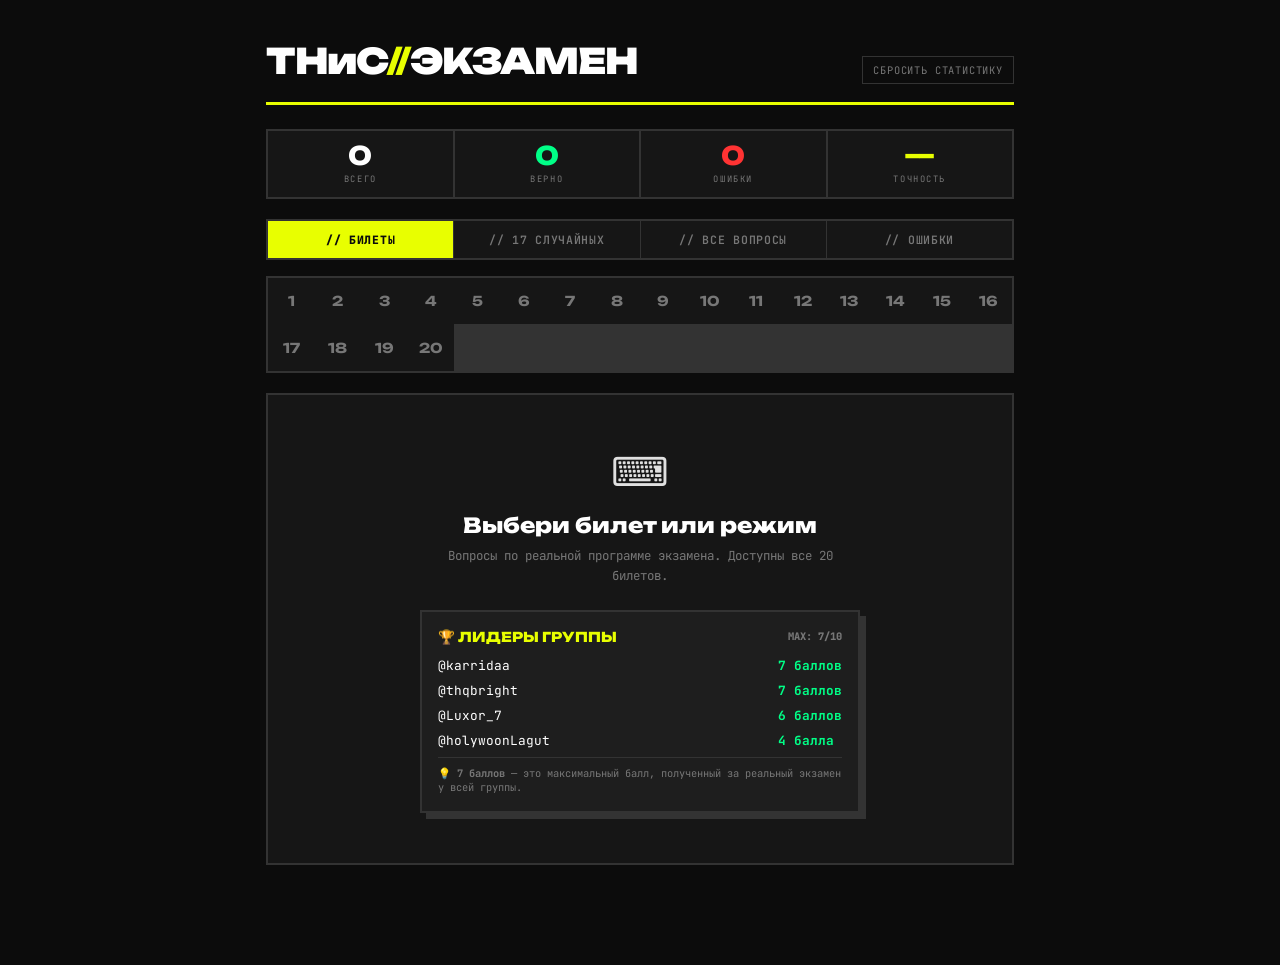
==== commit 4d64c6e2: "Update TNIS welcome dashboard and Metrology option highlight logic" ====
--- a/index.html
+++ b/index.html
@@ -635,6 +635,21 @@
       <div class="welcome-icon">⌨</div>
       <h2>Выбери билет или режим</h2>
       <p>Вопросы по реальной программе экзамена. Доступны все 20 билетов.</p>
+      <div class="dashboard" style="margin-top: 24px; border: 2px solid var(--border-hard); background: var(--surface-2); padding: 16px; text-align: left; max-width: 440px; margin-left: auto; margin-right: auto; box-shadow: 6px 6px 0 var(--border-hard);">
+        <div style="font-family: var(--display); font-size: 0.85rem; font-weight: 800; text-transform: uppercase; color: var(--accent); margin-bottom: 12px; display: flex; justify-content: space-between; align-items: center;">
+          <span>🏆 Лидеры группы</span>
+          <span style="font-family: var(--mono); font-size: 0.65rem; color: var(--text-dim);">Max: 7/10</span>
+        </div>
+        <div style="display: grid; grid-template-columns: 1fr auto; gap: 8px; font-size: 0.8rem; border-bottom: 1px solid var(--border-hard); padding-bottom: 8px; margin-bottom: 8px; font-family: var(--mono);">
+          <span style="color: var(--text-bright);">@karridaa</span><span style="color: var(--correct); font-weight: bold;">7 баллов</span>
+          <span style="color: var(--text-bright);">@thqbright</span><span style="color: var(--correct); font-weight: bold;">7 баллов</span>
+          <span style="color: var(--text-bright);">@Luxor_7</span><span style="color: var(--correct); font-weight: bold;">6 баллов</span>
+          <span style="color: var(--text-bright);">@holywoonLagut</span><span style="color: var(--correct); font-weight: bold;">4 балла</span>
+        </div>
+        <div style="font-size: 0.65rem; color: var(--text-dim); line-height: 1.4; font-family: var(--mono);">
+          💡 <strong>7 баллов</strong> — это максимальный балл, полученный за реальный экзамен у всей группы.
+        </div>
+      </div>
     </div>
 
     <div id="questionArea" class="hidden"></div>
@@ -955,7 +970,22 @@
     tg.classList.remove('hidden');ws.classList.remove('hidden');
     $('questionArea').classList.add('hidden');$('resultsScreen').classList.add('hidden');
     $('progressWrap').classList.add('hidden');$('kbdHint').classList.add('hidden');
-    ws.innerHTML=`<div class="welcome-icon">⌨</div><h2>Выбери билет</h2><p>Доступны все 20 билетов по программе экзамена.</p>`;
+    ws.innerHTML=`<div class="welcome-icon">⌨</div><h2>Выбери билет</h2><p>Доступны все 20 билетов по программе экзамена.</p>
+      <div class="dashboard" style="margin-top: 24px; border: 2px solid var(--border-hard); background: var(--surface-2); padding: 16px; text-align: left; max-width: 440px; margin-left: auto; margin-right: auto; box-shadow: 6px 6px 0 var(--border-hard);">
+        <div style="font-family: var(--display); font-size: 0.85rem; font-weight: 800; text-transform: uppercase; color: var(--accent); margin-bottom: 12px; display: flex; justify-content: space-between; align-items: center;">
+          <span>🏆 Лидеры группы</span>
+          <span style="font-family: var(--mono); font-size: 0.65rem; color: var(--text-dim);">Max: 7/10</span>
+        </div>
+        <div style="display: grid; grid-template-columns: 1fr auto; gap: 8px; font-size: 0.8rem; border-bottom: 1px solid var(--border-hard); padding-bottom: 8px; margin-bottom: 8px; font-family: var(--mono);">
+          <span style="color: var(--text-bright);">@karridaa</span><span style="color: var(--correct); font-weight: bold;">7 баллов</span>
+          <span style="color: var(--text-bright);">@thqbright</span><span style="color: var(--correct); font-weight: bold;">7 баллов</span>
+          <span style="color: var(--text-bright);">@Luxor_7</span><span style="color: var(--correct); font-weight: bold;">6 баллов</span>
+          <span style="color: var(--text-bright);">@holywoonLagut</span><span style="color: var(--correct); font-weight: bold;">4 балла</span>
+        </div>
+        <div style="font-size: 0.65rem; color: var(--text-dim); line-height: 1.4; font-family: var(--mono);">
+          💡 <strong>7 баллов</strong> — это максимальный балл, полученный за реальный экзамен у всей группы.
+        </div>
+      </div>`;
   } else {
     tg.classList.add('hidden');ws.classList.add('hidden');
     if(m==='random'){go(shuffle(Array.from({length:Q.length},(_,i)=>i)).slice(0,17));}
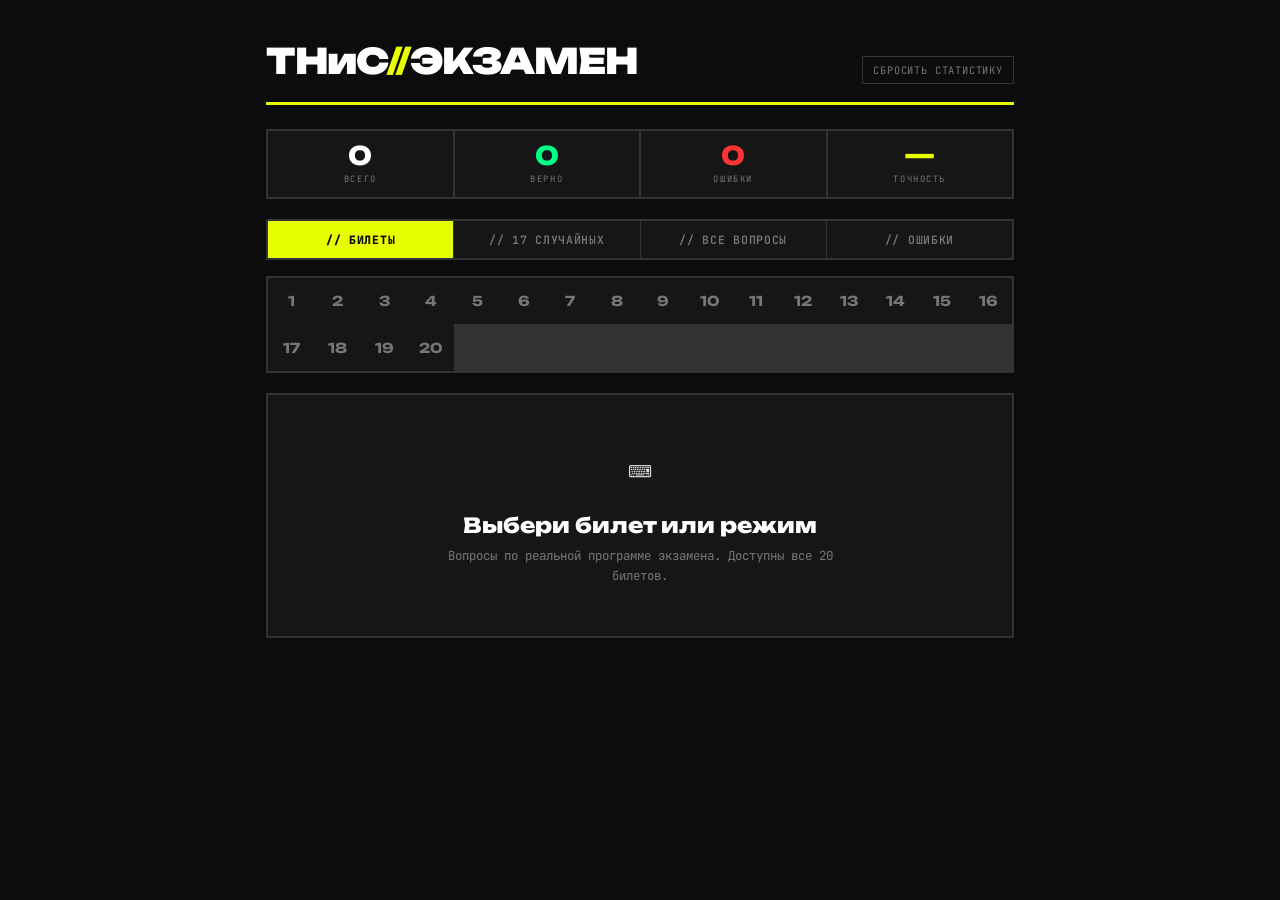
==== commit 3cc9b169: "Revert HTML welcome dashboard (moved to telegram bot details)" ====
--- a/index.html
+++ b/index.html
@@ -635,21 +635,6 @@
       <div class="welcome-icon">⌨</div>
       <h2>Выбери билет или режим</h2>
       <p>Вопросы по реальной программе экзамена. Доступны все 20 билетов.</p>
-      <div class="dashboard" style="margin-top: 24px; border: 2px solid var(--border-hard); background: var(--surface-2); padding: 16px; text-align: left; max-width: 440px; margin-left: auto; margin-right: auto; box-shadow: 6px 6px 0 var(--border-hard);">
-        <div style="font-family: var(--display); font-size: 0.85rem; font-weight: 800; text-transform: uppercase; color: var(--accent); margin-bottom: 12px; display: flex; justify-content: space-between; align-items: center;">
-          <span>🏆 Лидеры группы</span>
-          <span style="font-family: var(--mono); font-size: 0.65rem; color: var(--text-dim);">Max: 7/10</span>
-        </div>
-        <div style="display: grid; grid-template-columns: 1fr auto; gap: 8px; font-size: 0.8rem; border-bottom: 1px solid var(--border-hard); padding-bottom: 8px; margin-bottom: 8px; font-family: var(--mono);">
-          <span style="color: var(--text-bright);">@karridaa</span><span style="color: var(--correct); font-weight: bold;">7 баллов</span>
-          <span style="color: var(--text-bright);">@thqbright</span><span style="color: var(--correct); font-weight: bold;">7 баллов</span>
-          <span style="color: var(--text-bright);">@Luxor_7</span><span style="color: var(--correct); font-weight: bold;">6 баллов</span>
-          <span style="color: var(--text-bright);">@holywoonLagut</span><span style="color: var(--correct); font-weight: bold;">4 балла</span>
-        </div>
-        <div style="font-size: 0.65rem; color: var(--text-dim); line-height: 1.4; font-family: var(--mono);">
-          💡 <strong>7 баллов</strong> — это максимальный балл, полученный за реальный экзамен у всей группы.
-        </div>
-      </div>
     </div>
 
     <div id="questionArea" class="hidden"></div>
@@ -970,22 +955,7 @@
     tg.classList.remove('hidden');ws.classList.remove('hidden');
     $('questionArea').classList.add('hidden');$('resultsScreen').classList.add('hidden');
     $('progressWrap').classList.add('hidden');$('kbdHint').classList.add('hidden');
-    ws.innerHTML=`<div class="welcome-icon">⌨</div><h2>Выбери билет</h2><p>Доступны все 20 билетов по программе экзамена.</p>
-      <div class="dashboard" style="margin-top: 24px; border: 2px solid var(--border-hard); background: var(--surface-2); padding: 16px; text-align: left; max-width: 440px; margin-left: auto; margin-right: auto; box-shadow: 6px 6px 0 var(--border-hard);">
-        <div style="font-family: var(--display); font-size: 0.85rem; font-weight: 800; text-transform: uppercase; color: var(--accent); margin-bottom: 12px; display: flex; justify-content: space-between; align-items: center;">
-          <span>🏆 Лидеры группы</span>
-          <span style="font-family: var(--mono); font-size: 0.65rem; color: var(--text-dim);">Max: 7/10</span>
-        </div>
-        <div style="display: grid; grid-template-columns: 1fr auto; gap: 8px; font-size: 0.8rem; border-bottom: 1px solid var(--border-hard); padding-bottom: 8px; margin-bottom: 8px; font-family: var(--mono);">
-          <span style="color: var(--text-bright);">@karridaa</span><span style="color: var(--correct); font-weight: bold;">7 баллов</span>
-          <span style="color: var(--text-bright);">@thqbright</span><span style="color: var(--correct); font-weight: bold;">7 баллов</span>
-          <span style="color: var(--text-bright);">@Luxor_7</span><span style="color: var(--correct); font-weight: bold;">6 баллов</span>
-          <span style="color: var(--text-bright);">@holywoonLagut</span><span style="color: var(--correct); font-weight: bold;">4 балла</span>
-        </div>
-        <div style="font-size: 0.65rem; color: var(--text-dim); line-height: 1.4; font-family: var(--mono);">
-          💡 <strong>7 баллов</strong> — это максимальный балл, полученный за реальный экзамен у всей группы.
-        </div>
-      </div>`;
+    ws.innerHTML=`<div class="welcome-icon">⌨</div><h2>Выбери билет</h2><p>Доступны все 20 билетов по программе экзамена.</p>`;
   } else {
     tg.classList.add('hidden');ws.classList.add('hidden');
     if(m==='random'){go(shuffle(Array.from({length:Q.length},(_,i)=>i)).slice(0,17));}
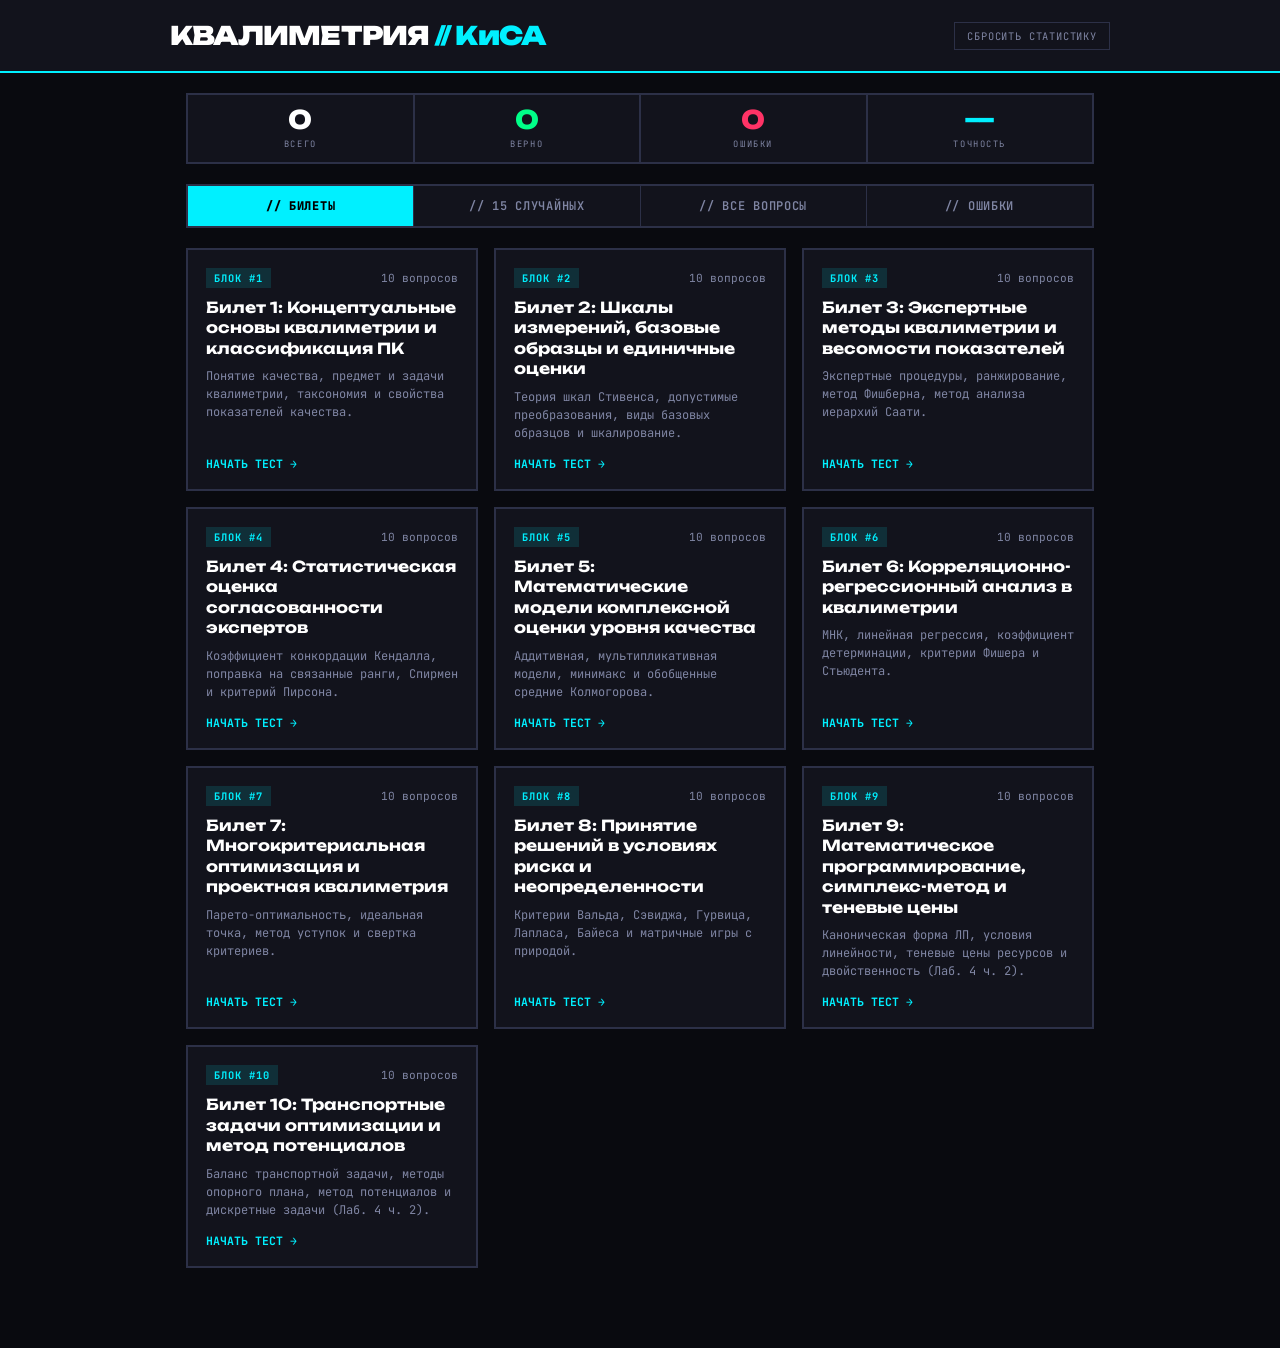
==== commit fa862d2a: "Update KiSA exam quiz to 100 questions with clean formulas" ====
--- a/index.html
+++ b/index.html
@@ -3,8 +3,8 @@
 <head>
   <meta charset="UTF-8">
   <meta name="viewport" content="width=device-width, initial-scale=1.0">
-  <title>ТНиС // ЭКЗАМЕН</title>
-  <meta name="description" content="Тренажёр для подготовки к экзамену по ТНиС">
+  <title>КиСА // Экзаменационный Тренажер (Кириллов В. И.)</title>
+  <meta name="description" content="100 экзаменационных вопросов по квалиметрии и системному анализу.">
   <!-- Telegram Mini App SDK -->
   <script src="https://telegram.org/js/telegram-web-app.js"></script>
   <link href="https://fonts.googleapis.com/css2?family=JetBrains+Mono:wght@400;500;600;700;800&family=Unbounded:wght@400;500;600;700;800;900&display=swap" rel="stylesheet">
@@ -12,22 +12,25 @@
     *, *::before, *::after { box-sizing: border-box; margin: 0; padding: 0; }
 
     :root {
-      --bg: #0c0c0c;
-      --surface: #161616;
-      --surface-2: #1e1e1e;
-      --surface-3: #262626;
-      --border-hard: #333;
-      --border-accent: #e8ff00;
-      --text: #e0e0e0;
-      --text-dim: #777;
-      --text-bright: #fff;
-      --accent: #e8ff00;
-      --accent-dim: rgba(232, 255, 0, 0.1);
-      --correct: #00ff87;
-      --correct-dim: rgba(0, 255, 135, 0.08);
-      --wrong: #ff3333;
-      --wrong-dim: rgba(255, 51, 51, 0.08);
-      --mono: 'JetBrains Mono', 'Consolas', monospace;
+      --bg: #090a0f;
+      --surface: #12131c;
+      --surface-2: #1a1c29;
+      --surface-3: #232638;
+      --border: #2c3047;
+      --border-bright: #3d4363;
+      --accent: #00f0ff;
+      --accent-dim: rgba(0, 240, 255, 0.12);
+      --accent-gold: #ffb700;
+      --text: #d8dbe8;
+      --text-dim: #7f85a3;
+      --text-bright: #ffffff;
+      --correct: #00ff88;
+      --correct-dim: rgba(0, 255, 136, 0.12);
+      --wrong: #ff3366;
+      --wrong-dim: rgba(255, 51, 102, 0.12);
+      --missed: #ffaa00;
+      --missed-dim: rgba(255, 170, 0, 0.12);
+      --mono: 'JetBrains Mono', monospace;
       --display: 'Unbounded', sans-serif;
     }
 
@@ -36,111 +39,75 @@
       background: var(--bg);
       color: var(--text);
       min-height: 100vh;
+      display: flex;
+      flex-direction: column;
+      overflow-x: hidden;
       -webkit-font-smoothing: antialiased;
     }
 
-    button {
-      touch-action: manipulation;
-      -webkit-tap-highlight-color: transparent;
-      cursor: pointer;
-    }
-
-    a, [role="button"] {
-      touch-action: manipulation;
-      -webkit-tap-highlight-color: transparent;
-    }
-
-    /* noise overlay removed — caused touch interception on iOS WKWebView */
-
-    /* ── ACCESS SCREENS ── */
-    #accessScreen {
-      position: fixed; inset: 0; z-index: 8000;
-      display: flex; align-items: center; justify-content: center;
-      background: var(--bg);
-    }
-    #accessScreen .ac-box {
-      max-width: 400px; width: 90%;
-      text-align: center; padding: 40px 24px;
-      border: 2px solid var(--border-hard); background: var(--surface);
-    }
-    #accessScreen .ac-icon { font-size: 2.8rem; margin-bottom: 16px; }
-    #accessScreen .ac-title {
-      font-family: var(--display); font-size: 1.3rem; font-weight: 800;
-      color: var(--text-bright); margin-bottom: 8px;
-    }
-    #accessScreen .ac-sub {
-      font-size: 0.8rem; color: var(--text-dim); line-height: 1.6; margin-bottom: 20px;
-    }
-    #accessScreen .ac-btn {
-      display: inline-block; padding: 12px 24px;
-      background: var(--accent); color: var(--bg);
-      font-family: var(--display); font-size: 0.82rem; font-weight: 800;
-      text-transform: uppercase; letter-spacing: 0.08em;
-      border: none; cursor: pointer; text-decoration: none;
-      touch-action: manipulation;
-    }
-    #accessScreen.hidden { display: none !important; }
-
-    .container {
-      max-width: 780px;
+    /* ── HEADER ── */
+    header {
+      border-bottom: 2px solid var(--accent);
+      padding: 20px 16px;
+      background: var(--surface);
+    }
+    .header-content {
+      max-width: 940px;
       margin: 0 auto;
-      padding: 16px 16px 100px;
-    }
-
-    /* ── HEADER ── */
-    .header {
-      border-bottom: 3px solid var(--accent);
-      padding: 28px 0 18px;
-      margin-bottom: 24px;
-    }
-
-    .header-top {
       display: flex;
-      align-items: baseline;
       justify-content: space-between;
-      gap: 12px;
+      align-items: center;
       flex-wrap: wrap;
-    }
-
-    .header h1 {
+      gap: 16px;
+    }
+    h1 {
       font-family: var(--display);
-      font-size: clamp(1.4rem, 4vw, 2.2rem);
+      font-size: clamp(1.1rem, 3.2vw, 1.6rem);
       font-weight: 900;
       color: var(--text-bright);
-      letter-spacing: -0.04em;
-      line-height: 1;
-    }
-
-    .header h1 span {
-      color: var(--accent);
-    }
-
-    .header-tag {
+      letter-spacing: -0.03em;
+    }
+    h1 span { color: var(--accent); }
+
+    .reset-stats-btn {
+      background: none;
+      border: 1px solid var(--border);
+      color: var(--text-dim);
+      font-family: var(--mono);
       font-size: 0.65rem;
+      padding: 6px 12px;
+      cursor: pointer;
       text-transform: uppercase;
-      letter-spacing: 0.15em;
-      color: var(--text-dim);
-      background: var(--surface);
-      border: 1px solid var(--border-hard);
-      padding: 4px 10px;
-    }
-
-    /* ── STATS ── */
+      letter-spacing: 0.08em;
+      transition: all 0.2s;
+    }
+    .reset-stats-btn:hover {
+      color: var(--wrong);
+      border-color: var(--wrong);
+    }
+
+    .container {
+      max-width: 940px;
+      width: 100%;
+      margin: 0 auto;
+      padding: 20px 16px 80px;
+      flex: 1;
+    }
+
+    /* ── STATS BAR ── */
     .stats {
       display: grid;
       grid-template-columns: repeat(4, 1fr);
       gap: 2px;
       margin-bottom: 20px;
-      background: var(--border-hard);
-      border: 2px solid var(--border-hard);
-    }
-
+      background: var(--border);
+      border: 2px solid var(--border);
+    }
     .stat-cell {
       background: var(--surface);
       padding: 12px 8px;
       text-align: center;
     }
-
     .stat-num {
       font-family: var(--display);
       font-size: clamp(1.1rem, 3vw, 1.6rem);
@@ -148,937 +115,2129 @@
       color: var(--text-bright);
       line-height: 1;
     }
-
     .stat-num.s-ok { color: var(--correct); }
     .stat-num.s-err { color: var(--wrong); }
     .stat-num.s-pct { color: var(--accent); }
-
     .stat-lbl {
       font-size: 0.55rem;
       text-transform: uppercase;
       letter-spacing: 0.18em;
       color: var(--text-dim);
-      margin-top: 4px;
+      margin-top: 5px;
     }
 
     /* ── MODES ── */
     .modes {
       display: flex;
       gap: 0;
-      margin-bottom: 16px;
-      border: 2px solid var(--border-hard);
+      margin-bottom: 20px;
+      border: 2px solid var(--border);
       overflow-x: auto;
     }
-
     .mode-btn {
       flex: 1;
       min-width: 0;
-      padding: 11px 6px;
+      padding: 12px 8px;
       background: var(--surface);
       color: var(--text-dim);
       font-family: var(--mono);
-      font-size: clamp(0.6rem, 1.6vw, 0.72rem);
+      font-size: clamp(0.62rem, 1.8vw, 0.75rem);
       font-weight: 600;
       text-transform: uppercase;
       letter-spacing: 0.06em;
       border: none;
-      border-right: 1px solid var(--border-hard);
+      border-right: 1px solid var(--border);
       cursor: pointer;
       transition: background 0.15s, color 0.15s;
       white-space: nowrap;
     }
-
     .mode-btn:last-child { border-right: none; }
     .mode-btn:hover { background: var(--surface-2); color: var(--text); }
     .mode-btn.active {
       background: var(--accent);
-      color: var(--bg);
+      color: #000000;
       font-weight: 800;
     }
 
+    /* ── SCREENS ── */
+    .screen { display: none; }
+    .screen.active { display: block; }
+
     /* ── TICKET GRID ── */
-    .tickets {
+    .tickets-grid {
       display: grid;
-      grid-template-columns: repeat(auto-fill, minmax(46px, 1fr));
-      gap: 0;
-      margin-bottom: 20px;
-      border: 2px solid var(--border-hard);
-      background: var(--border-hard);
-    }
-
-    .t-btn {
-      aspect-ratio: 1;
+      grid-template-columns: repeat(auto-fill, minmax(280px, 1fr));
+      gap: 16px;
+    }
+    .ticket-card {
       background: var(--surface);
-      color: var(--text-dim);
-      font-family: var(--display);
-      font-size: 0.85rem;
-      font-weight: 700;
-      border: none;
+      border: 2px solid var(--border);
+      padding: 18px;
       cursor: pointer;
-      transition: all 0.12s;
-      border: 1px solid transparent;
-    }
-
-    .t-btn:hover { background: var(--surface-3); color: var(--text); border-color: var(--accent); }
-    .t-btn.active { background: var(--accent); color: var(--bg); }
-
-    /* ── PROGRESS ── */
-    .progress {
-      margin-bottom: 20px;
-    }
-
-    .progress-top {
+      transition: all 0.2s ease;
       display: flex;
+      flex-direction: column;
       justify-content: space-between;
-      font-size: 0.65rem;
-      text-transform: uppercase;
-      letter-spacing: 0.12em;
-      color: var(--text-dim);
-      margin-bottom: 5px;
-    }
-
-    .progress-bar {
-      height: 3px;
-      background: var(--surface-3);
-    }
-
-    .progress-fill {
-      height: 100%;
-      background: var(--accent);
-      transition: width 0.3s ease;
-      width: 0%;
-    }
-
-    /* ── QUESTION ── */
-    .q-card {
-      border: 2px solid var(--border-hard);
-      padding: 24px 20px;
-      margin-bottom: 12px;
-      background: var(--surface);
-      animation: slideUp 0.25s ease;
-    }
-
-    @keyframes slideUp {
-      from { opacity: 0; transform: translateY(8px); }
-      to { opacity: 1; transform: translateY(0); }
-    }
-
-    .q-meta {
+    }
+    .ticket-card:hover {
+      border-color: var(--accent);
+      transform: translateY(-2px);
+      box-shadow: 0 4px 16px rgba(0, 240, 255, 0.1);
+    }
+    .ticket-card-header {
       display: flex;
       justify-content: space-between;
       align-items: center;
-      margin-bottom: 14px;
-      padding-bottom: 10px;
-      border-bottom: 1px solid var(--border-hard);
-    }
-
-    .q-num {
+      margin-bottom: 10px;
+    }
+    .ticket-tag {
+      font-size: 0.65rem;
+      text-transform: uppercase;
+      letter-spacing: 0.1em;
+      color: var(--accent);
+      background: var(--accent-dim);
+      padding: 3px 8px;
+      font-weight: 700;
+    }
+    .ticket-count {
+      font-size: 0.7rem;
+      color: var(--text-dim);
+    }
+    .ticket-card h3 {
       font-family: var(--display);
-      font-size: 0.7rem;
-      font-weight: 800;
-      color: var(--accent);
-      letter-spacing: 0.06em;
-    }
-
-    .q-topic {
-      font-size: 0.6rem;
-      text-transform: uppercase;
-      letter-spacing: 0.12em;
+      font-size: 0.95rem;
+      font-weight: 700;
+      color: var(--text-bright);
+      margin-bottom: 8px;
+      line-height: 1.35;
+    }
+    .ticket-card p {
+      font-size: 0.75rem;
       color: var(--text-dim);
-    }
-
-    .q-text {
-      font-size: clamp(0.88rem, 2.2vw, 1rem);
-      font-weight: 500;
-      line-height: 1.65;
+      line-height: 1.5;
+    }
+
+    /* ── QUIZ SCREEN ── */
+    .quiz-card {
+      background: var(--surface);
+      border: 2px solid var(--border);
+      padding: 24px;
+      margin-bottom: 16px;
+    }
+    .quiz-top {
+      display: flex;
+      justify-content: space-between;
+      align-items: center;
+      margin-bottom: 16px;
+      padding-bottom: 12px;
+      border-bottom: 1px solid var(--border);
+      font-size: 0.75rem;
+      color: var(--text-dim);
+    }
+    .progress-bar-wrap {
+      width: 100%;
+      height: 4px;
+      background: var(--border);
+      margin-bottom: 20px;
+    }
+    .progress-bar-fill {
+      height: 100%;
+      background: var(--accent);
+      width: 0%;
+      transition: width 0.3s ease;
+    }
+    .question-title {
+      font-size: 1.05rem;
+      font-weight: 600;
       color: var(--text-bright);
+      line-height: 1.6;
       margin-bottom: 20px;
-      font-family: var(--mono);
     }
 
     /* ── OPTIONS ── */
-    .opts {
+    .options-list {
       display: flex;
       flex-direction: column;
-      gap: 6px;
-    }
-
-    .opt {
+      gap: 10px;
+      margin-bottom: 24px;
+    }
+    .option-item {
+      background: var(--surface-2);
+      border: 2px solid var(--border);
+      padding: 14px 16px;
+      cursor: pointer;
       display: flex;
       align-items: flex-start;
-      gap: 12px;
-      width: 100%;
-      padding: 13px 16px;
-      border: 2px solid var(--border-hard);
-      background: var(--bg);
-      color: var(--text);
-      font-family: var(--mono);
-      font-size: clamp(0.78rem, 2vw, 0.88rem);
-      font-weight: 500;
-      cursor: pointer;
-      text-align: left;
-      line-height: 1.55;
-      transition: border-color 0.12s, background 0.12s, transform 0.1s;
-    }
-
-    .opt:hover:not(.locked) {
+      gap: 14px;
+      transition: all 0.15s ease;
+    }
+    .option-item:hover {
+      border-color: var(--text-dim);
+      background: var(--surface-3);
+    }
+    .option-item.selected {
       border-color: var(--accent);
       background: var(--accent-dim);
-      transform: translateX(4px);
-    }
-
-    .opt-key {
-      flex-shrink: 0;
-      width: 24px;
-      height: 24px;
-      border: 2px solid var(--border-hard);
+    }
+    .option-item.correct {
+      border-color: var(--correct) !important;
+      background: var(--correct-dim) !important;
+    }
+    .option-item.wrong {
+      border-color: var(--wrong) !important;
+      background: var(--wrong-dim) !important;
+    }
+    .option-item.missed {
+      border-color: var(--missed) !important;
+      background: var(--missed-dim) !important;
+    }
+
+    /* Square Checkbox (Identical for Single & Multi) */
+    .control-indicator {
+      width: 18px;
+      height: 18px;
+      border: 2px solid var(--text-dim);
       display: flex;
       align-items: center;
       justify-content: center;
+      margin-top: 3px;
+      flex-shrink: 0;
+      transition: all 0.15s ease;
+    }
+    .option-item.selected .control-indicator {
+      border-color: var(--accent);
+      background: var(--accent);
+    }
+    .option-item.correct .control-indicator {
+      border-color: var(--correct);
+      background: var(--correct);
+    }
+    .option-item.wrong .control-indicator {
+      border-color: var(--wrong);
+      background: var(--wrong);
+    }
+    .option-item.missed .control-indicator {
+      border-color: var(--missed);
+      background: var(--missed);
+    }
+    .control-indicator::after {
+      content: '';
+      display: none;
+      width: 6px;
+      height: 6px;
+      background: #000000;
+    }
+    .option-item.selected .control-indicator::after,
+    .option-item.correct .control-indicator::after,
+    .option-item.wrong .control-indicator::after,
+    .option-item.missed .control-indicator::after {
+      display: block;
+    }
+
+    .option-text {
+      font-size: 0.88rem;
+      line-height: 1.6;
+      color: var(--text);
+    }
+    .option-item.selected .option-text { color: var(--text-bright); }
+
+    /* ── EXPLANATION BOX ── */
+    .explanation-box {
+      background: var(--surface-2);
+      border-left: 4px solid var(--accent);
+      padding: 16px;
+      margin-bottom: 20px;
+      font-size: 0.85rem;
+      line-height: 1.65;
+      display: none;
+    }
+    .explanation-box strong { color: var(--accent); }
+
+    /* ── ACTION BUTTONS ── */
+    .actions-panel {
+      display: flex;
+      justify-content: space-between;
+      gap: 12px;
+    }
+    .btn {
       font-family: var(--display);
+      font-size: 0.78rem;
       font-weight: 800;
-      font-size: 0.65rem;
+      text-transform: uppercase;
+      letter-spacing: 0.08em;
+      padding: 14px 24px;
+      border: none;
+      cursor: pointer;
+      transition: all 0.2s ease;
+    }
+    .btn-primary {
+      background: var(--accent);
+      color: #000000;
+      flex: 1;
+    }
+    .btn-primary:hover:not(:disabled) {
+      background: #33f3ff;
+      box-shadow: 0 0 16px rgba(0, 240, 255, 0.4);
+    }
+    .btn-primary:disabled {
+      background: var(--surface-3);
       color: var(--text-dim);
-      transition: all 0.12s;
-      margin-top: 1px;
-    }
-
-    .opt:hover:not(.locked) .opt-key {
-      border-color: var(--accent);
+      cursor: not-allowed;
+    }
+    .btn-secondary {
+      background: var(--surface-2);
+      border: 1px solid var(--border);
+      color: var(--text);
+    }
+    .btn-secondary:hover {
+      background: var(--surface-3);
+      color: var(--text-bright);
+    }
+
+    /* ── RESULTS SCREEN ── */
+    .results-card {
+      background: var(--surface);
+      border: 2px solid var(--border);
+      padding: 36px 24px;
+      text-align: center;
+    }
+    .results-score {
+      font-family: var(--display);
+      font-size: 3rem;
+      font-weight: 900;
       color: var(--accent);
-    }
-
-    .opt.is-correct {
-      border-color: var(--correct);
-      background: var(--correct-dim);
-      cursor: default;
-    }
-    .opt.is-correct .opt-key { border-color: var(--correct); color: var(--correct); background: transparent; }
-
-    .opt.is-wrong {
-      border-color: var(--wrong);
-      background: var(--wrong-dim);
-      cursor: default;
-    }
-    .opt.is-wrong .opt-key { border-color: var(--wrong); color: var(--wrong); }
-
-    .opt.locked {
-      cursor: default;
-      opacity: 0.35;
-    }
-    .opt.is-correct.locked, .opt.is-wrong.locked { opacity: 1; }
-
-    /* ── FEEDBACK ── */
-    .feedback {
-      margin-top: 14px;
-      padding: 12px 16px;
-      font-size: 0.82rem;
-      font-weight: 600;
-      line-height: 1.5;
-      border-left: 4px solid;
-      animation: slideUp 0.2s ease;
-    }
-
-    .feedback.fb-ok {
-      border-color: var(--correct);
-      color: var(--correct);
-      background: var(--correct-dim);
-    }
-
-    .feedback.fb-err {
-      border-color: var(--wrong);
-      color: var(--wrong);
-      background: var(--wrong-dim);
-    }
-
-    .feedback .fb-answer { color: var(--text); font-weight: 400; margin-top: 2px; }
-
-    /* ── NEXT BTN ── */
-    .next-btn {
-      width: 100%;
-      padding: 15px;
-      border: 3px solid var(--accent);
-      background: transparent;
-      color: var(--accent);
-      font-family: var(--display);
-      font-size: 0.85rem;
-      font-weight: 700;
-      text-transform: uppercase;
-      letter-spacing: 0.1em;
-      cursor: pointer;
-      transition: all 0.15s;
-      margin-top: 14px;
-    }
-
-    .next-btn:hover {
-      background: var(--accent);
-      color: var(--bg);
-    }
-
-    /* ── WELCOME ── */
-    .welcome {
-      text-align: center;
-      padding: 50px 0;
-      border: 2px solid var(--border-hard);
-      background: var(--surface);
-    }
-
-    .welcome-icon {
-      font-size: 2.5rem;
-      margin-bottom: 14px;
-      filter: grayscale(0.4);
-    }
-
-    .welcome h2 {
-      font-family: var(--display);
-      font-size: clamp(1rem, 3vw, 1.3rem);
-      font-weight: 800;
-      color: var(--text-bright);
-      margin-bottom: 8px;
-    }
-
-    .welcome p {
+      margin: 16px 0;
+    }
+    .results-score span {
+      font-size: 1.5rem;
       color: var(--text-dim);
-      font-size: 0.78rem;
-      max-width: 400px;
-      margin: 0 auto;
+    }
+    .results-text {
+      font-size: 0.9rem;
+      color: var(--text);
+      max-width: 500px;
+      margin: 0 auto 28px;
       line-height: 1.6;
     }
 
-    /* ── RESULTS ── */
-    .results {
-      animation: slideUp 0.35s ease;
-    }
-
-    .r-hero {
-      text-align: center;
-      border: 2px solid var(--border-hard);
-      background: var(--surface);
-      padding: 36px 20px 28px;
-      margin-bottom: 16px;
-    }
-
-    .r-icon { font-size: 3rem; margin-bottom: 10px; filter: grayscale(0.3); }
-    .r-title {
-      font-family: var(--display);
-      font-size: clamp(1.3rem, 4vw, 1.8rem);
-      font-weight: 900;
-      color: var(--text-bright);
-      margin-bottom: 4px;
-    }
-    .r-sub { color: var(--text-dim); font-size: 0.82rem; }
-
-    .r-stats {
-      display: grid;
-      grid-template-columns: repeat(3, 1fr);
-      gap: 2px;
-      background: var(--border-hard);
-      border: 2px solid var(--border-hard);
-      margin-bottom: 16px;
-    }
-
-    .r-stat {
-      background: var(--surface);
-      padding: 18px 8px;
-      text-align: center;
-    }
-
-    .r-stat .rv {
-      font-family: var(--display);
-      font-size: 1.8rem;
-      font-weight: 800;
-    }
-
-    .r-stat .rl {
-      font-size: 0.55rem;
-      text-transform: uppercase;
-      letter-spacing: 0.15em;
-      color: var(--text-dim);
-      margin-top: 4px;
-    }
-
-    .r-actions {
-      display: flex;
-      gap: 2px;
-      margin-bottom: 20px;
-    }
-
-    .r-actions button {
-      flex: 1;
-      padding: 14px 8px;
-      font-family: var(--mono);
-      font-size: 0.72rem;
-      font-weight: 700;
-      text-transform: uppercase;
-      letter-spacing: 0.06em;
-      cursor: pointer;
-      transition: all 0.15s;
-    }
-
-    .r-btn-primary {
-      background: var(--accent);
-      color: var(--bg);
-      border: 2px solid var(--accent);
-    }
-    .r-btn-primary:hover { background: transparent; color: var(--accent); }
-
-    .r-btn-sec {
-      background: var(--surface);
-      color: var(--text);
-      border: 2px solid var(--border-hard);
-    }
-    .r-btn-sec:hover { border-color: var(--accent); color: var(--accent); }
-
-    /* review */
-    .review-title {
-      font-family: var(--display);
-      font-size: 0.75rem;
-      font-weight: 700;
-      text-transform: uppercase;
-      letter-spacing: 0.12em;
-      color: var(--wrong);
-      margin-bottom: 10px;
-      padding-bottom: 6px;
-      border-bottom: 2px solid var(--wrong);
-    }
-
-    .rev-item {
-      border: 1px solid var(--border-hard);
-      border-left: 4px solid var(--wrong);
-      padding: 12px 14px;
-      margin-bottom: 6px;
-      background: var(--surface);
-      font-size: 0.8rem;
-    }
-
-    .rev-q { font-weight: 600; color: var(--text); margin-bottom: 4px; line-height: 1.5; }
-    .rev-yours { color: var(--wrong); font-size: 0.75rem; }
-    .rev-right { color: var(--correct); font-size: 0.75rem; }
-
-    /* ── KBD HINT ── */
-    .kbd-hint {
-      text-align: center;
-      font-size: 0.6rem;
-      color: var(--text-dim);
-      margin-top: 10px;
-      text-transform: uppercase;
-      letter-spacing: 0.1em;
-    }
-
-    .kbd-hint kbd {
-      border: 1px solid var(--border-hard);
-      padding: 1px 5px;
-      font-family: var(--mono);
-      font-size: 0.6rem;
-    }
-
-    /* ── HIDDEN ── */
-    .hidden { display: none !important; }
-
-    /* scrollbar */
-    ::-webkit-scrollbar { width: 4px; }
-    ::-webkit-scrollbar-track { background: transparent; }
-    ::-webkit-scrollbar-thumb { background: var(--border-hard); }
-
-    /* ── MOBILE ── */
-    @media (max-width: 500px) {
-      .stats { grid-template-columns: repeat(2, 1fr); }
-      .tickets { grid-template-columns: repeat(auto-fill, minmax(46px, 1fr)); }
-      .q-card { padding: 16px 14px; }
+    @media (max-width: 600px) {
       .modes { flex-wrap: wrap; }
-      .mode-btn {
-        flex: 1 1 45%;
-        border-bottom: 1px solid var(--border-hard);
-        border-right: 1px solid var(--border-hard);
-        padding: 12px 6px;
-        font-size: 0.68rem;
-      }
+      .mode-btn { width: 50%; flex: none; }
       .mode-btn:nth-child(even) { border-right: none; }
-      .mode-btn:nth-child(3), .mode-btn:nth-child(4) { border-bottom: none; }
+      .mode-btn:nth-child(1), .mode-btn:nth-child(2) { border-bottom: 1px solid var(--border); }
     }
   </style>
 </head>
 <body>
+
+  <header>
+    <div class="header-content">
+      <h1>КВАЛИМЕТРИЯ <span>// КиСА</span></h1>
+      <button class="reset-stats-btn" onclick="resetStats()">Сбросить статистику</button>
+    </div>
+  </header>
+
   <div class="container">
-    <header class="header">
-      <div class="header-top">
-        <h1>ТНиС<span>//</span>ЭКЗАМЕН</h1>
-        <button class="reset-stats-btn" onclick="resetStats()" style="background: none; border: 1px solid var(--border-hard); color: var(--text-dim); font-family: var(--mono); font-size: 0.65rem; padding: 6px 10px; cursor: pointer; text-transform: uppercase; letter-spacing: 0.08em; transition: all 0.2s;" onmouseover="this.style.color='var(--accent)'; this.style.borderColor='var(--accent)';" onmouseout="this.style.color='var(--text-dim)'; this.style.borderColor='var(--border-hard)';">сбросить статистику</button>
+    
+    <!-- STATS BAR -->
+    <div class="stats">
+      <div class="stat-cell"><div class="stat-num" id="sTotal">0</div><div class="stat-lbl">Всего</div></div>
+      <div class="stat-cell"><div class="stat-num s-ok" id="sOk">0</div><div class="stat-lbl">Верно</div></div>
+      <div class="stat-cell"><div class="stat-num s-err" id="sErr">0</div><div class="stat-lbl">Ошибки</div></div>
+      <div class="stat-cell"><div class="stat-num s-pct" id="sPct">—</div><div class="stat-lbl">Точность</div></div>
+    </div>
+
+    <!-- MODES TABS -->
+    <div class="modes">
+      <button class="mode-btn active" id="modeTicket" onclick="setMode('ticket')">// Билеты</button>
+      <button class="mode-btn" id="modeRandom" onclick="setMode('random')">// 15 случайных</button>
+      <button class="mode-btn" id="modeAll" onclick="setMode('all')">// Все вопросы</button>
+      <button class="mode-btn" id="modeErrors" onclick="setMode('errors')">// Ошибки</button>
+    </div>
+
+    <!-- SCREEN 1: TICKETS SELECTION -->
+    <div id="selectScreen" class="screen active">
+      <div class="tickets-grid" id="ticketsContainer"></div>
+    </div>
+
+    <!-- SCREEN 2: QUIZ INTERFACE -->
+    <div id="quizScreen" class="screen">
+      <div class="quiz-card">
+        <div class="quiz-top">
+          <span id="currentTicketTitle">Билет 1</span>
+          <span id="progressText">Вопрос 1 из 10</span>
+        </div>
+        <div class="progress-bar-wrap">
+          <div class="progress-bar-fill" id="progressBar"></div>
+        </div>
+        <div class="question-title" id="questionText">Текст вопроса...</div>
+        <div class="options-list" id="optionsList"></div>
+        <div class="explanation-box" id="explanationBox">
+          <strong>💡 Пояснение:</strong>
+          <div id="explanationText" style="margin-top: 6px;"></div>
+        </div>
       </div>
-    </header>
-
-    <div class="stats" id="statsBar">
-      <div class="stat-cell"><div class="stat-num" id="sTotal">0</div><div class="stat-lbl">всего</div></div>
-      <div class="stat-cell"><div class="stat-num s-ok" id="sOk">0</div><div class="stat-lbl">верно</div></div>
-      <div class="stat-cell"><div class="stat-num s-err" id="sErr">0</div><div class="stat-lbl">ошибки</div></div>
-      <div class="stat-cell"><div class="stat-num s-pct" id="sPct">—</div><div class="stat-lbl">точность</div></div>
+      <div class="actions-panel">
+        <button class="btn btn-secondary" onclick="exitToMenu()">← Меню</button>
+        <button class="btn btn-primary" id="actionBtn" onclick="handleAction()" disabled>Ответить</button>
+      </div>
     </div>
 
-    <div class="modes">
-      <button class="mode-btn active" id="modeTicket" data-mode="ticket">// билеты</button>
-      <button class="mode-btn" id="modeRandom" data-mode="random">// 17 случайных</button>
-      <button class="mode-btn" id="modeAll" data-mode="all">// все вопросы</button>
-      <button class="mode-btn" id="modeErrors" data-mode="errors">// ошибки</button>
+    <!-- SCREEN 3: RESULTS -->
+    <div id="resultsScreen" class="screen">
+      <div class="results-card">
+        <h2 style="font-family: var(--display); font-size: 1.3rem;">Тестирование завершено</h2>
+        <div class="results-score" id="resultsScore">0 <span>/ 10</span></div>
+        <p class="results-text" id="resultsText">Результат...</p>
+        <button class="btn btn-primary" onclick="exitToMenu()">Выбрать другой билет</button>
+      </div>
     </div>
 
-    <div class="tickets" id="ticketGrid"></div>
-
-    <div class="progress hidden" id="progressWrap">
-      <div class="progress-top">
-        <span id="pLabel">вопрос 1/17</span>
-        <span id="pPct">0%</span>
-      </div>
-      <div class="progress-bar"><div class="progress-fill" id="pFill"></div></div>
-    </div>
-
-    <div id="welcomeScreen" class="welcome">
-      <div class="welcome-icon">⌨</div>
-      <h2>Выбери билет или режим</h2>
-      <p>Вопросы по реальной программе экзамена. Доступны все 20 билетов.</p>
-    </div>
-
-    <div id="questionArea" class="hidden"></div>
-    <div id="resultsScreen" class="hidden"></div>
-
-    <div class="kbd-hint hidden" id="kbdHint">
-      <kbd>1</kbd>–<kbd>5</kbd> ответ &nbsp;&bull;&nbsp; <kbd>enter</kbd> далее
-    </div>
   </div>
 
-  <!-- Access gate: shows during check, then hides or shows denied -->
-  <div id="accessScreen">
-    <div class="ac-box">
-      <div class="ac-icon" id="acIcon">⏳</div>
-      <div class="ac-title" id="acTitle">Проверка доступа...</div>
-      <div class="ac-sub" id="acSub">Подожди, проверяем твою подписку</div>
-      <div id="acBtnWrap"></div>
-    </div>
-  </div>
-
-<script>
-// ════════════════════════════════════════════════════════════
-// ЗАМЕНИ ЭТОТ URL после запуска verify.py на PythonAnywhere
-const VERIFY_URL = 'https://bsuir-bot.onrender.com/verify';
-const BOT_LINK   = 'https://t.me/bsuir_test_bot';
-// ════════════════════════════════════════════════════════════
-
-function showAccess() {
-  document.getElementById('accessScreen').classList.add('hidden');
-}
-
-function denyAccess() {
-  document.getElementById('acIcon').textContent  = '🔒';
-  document.getElementById('acTitle').textContent = 'Доступ закрыт';
-  document.getElementById('acSub').textContent   =
-    'Ты не купил этот тест. Купи доступ у бота — это быстро и дёшево.';
-  const wrap = document.getElementById('acBtnWrap');
-  wrap.innerHTML = `<a class="ac-btn" href="${BOT_LINK}" target="_blank">Открыть бота</a>`;
-}
-
-async function checkAccess() {
-  const tg = window.Telegram && window.Telegram.WebApp;
-
-  // Если открыт не как Mini App (обычный браузер) — пропускаем
-  if (!tg || !tg.initData || tg.initData.length === 0) {
-    showAccess();
-    return;
+  <script>
+    const ticketsData = {
+  "1": {
+    "title": "Билет 1: Концептуальные основы квалиметрии и классификация ПК",
+    "description": "Понятие качества, предмет и задачи квалиметрии, таксономия и свойства показателей качества.",
+    "questions": [
+      {
+        "text": "Каково строгое научно-методическое определение дисциплины «Квалиметрия» согласно ГОСТ 15467-79 и трудам В. И. Кириллова?",
+        "options": [
+          "а) Научная область, объединяющая количественные методы оценки качества продукции, процессов и систем для обоснования управленческих и проектных решений;",
+          "б) Прикладной раздел метрологии, занимающийся поверкой и калибровкой физических измерительных приборов;",
+          "в) Экономическая дисциплина, изучающая ценообразование и динамику рыночного спроса на потребительские товары;",
+          "г) Раздел системного анализа, исследующий исключительно топологию телекоммуникационных сетей."
+        ],
+        "correct": [
+          0
+        ],
+        "explanation": "Квалиметрия — наука о количественных методах оценки качества продукции, систем и услуг, обеспечивающая формализацию многокритериальных оценок для принятия решений."
+      },
+      {
+        "text": "Что в теории квалиметрии понимается под «свойством продукции» в отличие от «показателя качества»?",
+        "options": [
+          "а) Свойство — объективная философско-техническая способность продукции проявляться при создании и потреблении, а показатель качества — количественная характеристика одного или нескольких свойств;",
+          "б) Свойство — числовое значение, зафиксированное в паспорте изделия, а показатель качества — субъективное мнение эксперта;",
+          "в) Свойство относится только к материальным объектам, а показатель качества — только к программному обеспечению;",
+          "г) Свойство и показатель качества являются полными синонимами и математически не различаются."
+        ],
+        "correct": [
+          0
+        ],
+        "explanation": "Свойство — объективная характеристика объекта, а показатель качества (ПК) — мера (числовая или балльная оценка) выраженности данного свойства."
+      },
+      {
+        "text": "Какие из перечисленных групп показателей качества относятся к группе «Показателей назначения»? (выберите все верные):",
+        "options": [
+          "а) Показатели функциональной и технической эффективности (пропускная способность канала, тактовая частота, выходная мощность);",
+          "б) Показатели конструктивного состава и структуры изделия (габаритно-массовые характеристики, емкость памяти);",
+          "в) Показатели приспособляемости к режимам применения и условиям эксплуатации;",
+          "г) Показатели затрат на периодическое техническое обслуживание и ремонт."
+        ],
+        "correct": [
+          0,
+          1,
+          2
+        ],
+        "explanation": "Показатели назначения делятся на функциональные, конструктивные и показатели состава/структуры. Затраты на ТО относятся к показателям технологичности или экономическим."
+      },
+      {
+        "text": "Какое ключевое свойство надежности характеризует способность объекта непрерывно сохранять работоспособное состояние в течение заданного интервала времени?",
+        "options": [
+          "а) Безотказность (наработка на отказ, интенсивность отказов λ(t));",
+          "б) Долговечность (гамма-процентный ресурс, средний срок службы);",
+          "в) Ремонтопригодность (среднее время восстановления T_в);",
+          "г) Сохраняемость (срок сохраняемости в упаковке)."
+        ],
+        "correct": [
+          0
+        ],
+        "explanation": "Безотказность — свойство объекта непрерывно сохранять работоспособное состояние в течение некоторого времени или наработки (ГОСТ 27.002)."
+      },
+      {
+        "text": "Какие 4 базовых единичных свойства составляют комплексное свойство «Надежность» по ГОСТ 27.002? (выберите все верные):",
+        "options": [
+          "а) Безотказность;",
+          "б) Долговечность;",
+          "в) Ремонтопригодность;",
+          "г) Сохраняемость;",
+          "д) Патентная чистота."
+        ],
+        "correct": [
+          0,
+          1,
+          2,
+          3
+        ],
+        "explanation": "Классическая четверка свойств надежности: безотказность, долговечность, ремонтопригодность и сохраняемость."
+      },
+      {
+        "text": "В чем заключается фундаментальное различие между «единичными», «комплексными» и «интегральными» показателями качества?",
+        "options": [
+          "а) Единичный относится к одному простому свойству, комплексный объединяет несколько свойств, а интегральный отражает отношение суммарного полезного эффекта к суммарным затратам на создание и эксплуатацию;",
+          "б) Единичный измеряется в физических единицах, комплексный — в баллах от 0 до 10, а интегральный — исключительно в процентах;",
+          "в) Единичный определяется инструментальным методом, а комплексный и интегральный — только методом социологического опроса;",
+          "г) Интегральный показатель качества вычисляется только для нелинейных динамических систем."
+        ],
+        "correct": [
+          0
+        ],
+        "explanation": "Интегральный показатель качества I = W_эфф / (З_созд + З_экспл) отражает экономическую эффективность качества на единицу совокупных затрат."
+      },
+      {
+        "text": "Какие показатели относятся к группе «Показателей стандартизации и унификации»? (выберите все верные):",
+        "options": [
+          "а) Коэффициент применяемости деталей и узлов K_пр;",
+          "б) Коэффициент повторяемости составных частей K_повт;",
+          "в) Коэффициент взаимной унификации для группы изделий K_межпр;",
+          "г) Коэффициент готовности радиоэлектронной системы K_г."
+        ],
+        "correct": [
+          0,
+          1,
+          2
+        ],
+        "explanation": "Коэффициент готовности K_г = T_{ср} / (T_{ср} + T_в) относится к комплексным показателям надежности, а остальные три — к показателям стандартизации и унификации."
+      },
+      {
+        "text": "Какие основные требования предъявляются к структуре «Дерева свойств» (иерархической декомпозиции качества)? (выберите все верные):",
+        "options": [
+          "а) Свойства одного яруса декомпозиции должны быть взаимно независимыми по предпочтению;",
+          "б) Совокупность свойств нижнего уровня должна полностью раскрывать содержание родительского узла верхнего уровня;",
+          "в) На нижнем ярусе располагаются единичные измеряемые или однозначно оцениваемые показатели;",
+          "г) Сумма коэффициентов весомости ветвей, исходящих из одного общего родительского узла, строго равна 1;",
+          "д) Количество уровней дерева должно быть строго нечетным."
+        ],
+        "correct": [
+          0,
+          1,
+          2,
+          3
+        ],
+        "explanation": "Дерево свойств подчиняется правилам системной декомпозиции, независимости свойств на одном ярусе, нормирования суммы весомостей к единице и завершения единичными показателями."
+      },
+      {
+        "text": "Что характеризует показатель «Патентная чистота» изделия?",
+        "options": [
+          "а) Юридическое свойство объекта, заключающееся в том, что он может свободно реализовываться в конкретной стране без нарушения действующих там исключительных патентных прав третьих лиц;",
+          "б) Количество патентов, полученных разработчиками в процессе проектирования данного изделия;",
+          "в) Отсутствие вредных химических примесей и микроорганизмов на поверхности изделия;",
+          "г) Срок действия свидетельства о государственной регистрации товарного знака."
+        ],
+        "correct": [
+          0
+        ],
+        "explanation": "Патентная чистота — юридическое качество объекта, гарантирующее ненарушение действующих патентов на территории конкретного государства."
+      },
+      {
+        "text": "К какой категории относится показатель «Удельная трудоемкость изготовления изделия»?",
+        "options": [
+          "а) Показатели технологичности конструкции;",
+          "б) Показатели патентной защиты;",
+          "в) Эргономические показатели;",
+          "г) Показатели устойчивости к внешним воздействиям."
+        ],
+        "correct": [
+          0
+        ],
+        "explanation": "Трудоемкость, материалоемкость и коэффициент сборности формируют группу показателей технологичности (ГОСТ 14.205)."
+      }
+    ]
+  },
+  "2": {
+    "title": "Билет 2: Шкалы измерений, базовые образцы и единичные оценки",
+    "description": "Теория шкал Стивенса, допустимые преобразования, виды базовых образцов и шкалирование.",
+    "questions": [
+      {
+        "text": "В какой шкале измерений согласно классификации Стивенса допустимы операции вычитания и сложения значений, но НЕ имеет физического смысла операция деления (нет абсолютного естественного нуля)?",
+        "options": [
+          "а) Шкала интервалов (шкала температур Цельсия/Фаренгейта, летоисчисление);",
+          "б) Шкала отношений (масса в кг, частота в Гц, абсолютная температура в Кельвинах);",
+          "в) Шкала порядка / рангов (баллы твердости Мооса, оценки экспертизы);",
+          "г) Шкала наименований / номинальная (номера каналов, маркировки транзисторов)."
+        ],
+        "correct": [
+          0
+        ],
+        "explanation": "В шкале интервалов фиксирован размер единицы, но ноль выбран условно (преобразование y = ax + b, a > 0). Отношение x_1/x_2 не инвариантно, но разность (x_1 - x_2) инвариантна."
+      },
+      {
+        "text": "Какое математическое преобразование является допустимым для «Шкалы отношений»?",
+        "options": [
+          "а) Преобразование подобия: y = a · x, где a > 0 (изменение масштаба единиц измерения);",
+          "б) Любое монотонно возрастающее преобразование y = f(x), сохраняющее порядок;",
+          "в) Линейное преобразование со сдвигом нуля: y = a · x + b;",
+          "г) Произвольная взаимно однозначная подстановка значений."
+        ],
+        "correct": [
+          0
+        ],
+        "explanation": "Шкала отношений имеет естественный неизменный абсолютный ноль, поэтому допустимо только умножение на положительную константу a > 0 (преобразование подобия)."
+      },
+      {
+        "text": "Какие характеристики определяют «Позитивный (прямой) показатель качества» в квалиметрии?",
+        "options": [
+          "а) Показатель, увеличение численного значения которого приводит к повышению уровня качества (например, пропускная способность, наработка на отказ, КПД);",
+          "б) Показатель, который всегда принимает строго положительные значения в любой системе единиц;",
+          "в) Показатель, измеренный с погрешностью менее 1%;",
+          "г) Показатель, определяемый исключительно органолептическим методом."
+        ],
+        "correct": [
+          0
+        ],
+        "explanation": "Позитивный ПК — увеличение P_i улучшает качество (q_i = P_i / P_i0). Негативный ПК — увеличение P_i ухудшает качество (q_i = P_i0 / P_i)."
+      },
+      {
+        "text": "Как вычисляется единичный относительный показатель качества q_i для «Негативного показателя» при дифференциальной оценке?",
+        "options": [
+          "а) q_i = P_i0 / P_i, где P_i0 — базовое (эталонное) значение, P_i — значение оцениваемого образца;",
+          "б) q_i = P_i / P_i0;",
+          "в) q_i = 1 - P_i0 / P_i;",
+          "г) q_i = √(P_i · P_i0)."
+        ],
+        "correct": [
+          0
+        ],
+        "explanation": "Для негативных ПК (потери, уровень шума, энергопотребление, себестоимость) чем меньше P_i, тем выше q_i, поэтому q_i = P_i0 / P_i."
+      },
+      {
+        "text": "Что выбирается в качестве «Базового образца» при оценке конкурентоспособности серийно выпускаемой продукции?",
+        "options": [
+          "а) Реально существующий лучший отечественный или зарубежный аналог, доступный на целевом сегменте рынка;",
+          "б) Теоретически идеальный образец с предельными термодинамическими КПД;",
+          "в) Среднестатистическое изделие, снятое с производства 5 лет назад;",
+          "г) Перспективный образец, запланированный к разработке через 10 лет."
+        ],
+        "correct": [
+          0
+        ],
+        "explanation": "Для текущей оценки рыночной конкурентоспособности за базу принимается лучший реальный коммерческий аналог-конкурент на рынке."
+      },
+      {
+        "text": "В каком случае при оценке технического уровня продукции принимается «Перспективный базовый образец»?",
+        "options": [
+          "а) При долгосрочном прогнозировании и разработке технического задания на вновь создаваемую опережающую технику;",
+          "б) При проведении приемо-сдаточных испытаний серийной партии на заводе;",
+          "в) При сертификации единичного экземпляра таможенными органами;",
+          "г) При списании устаревшего парка оборудования."
+        ],
+        "correct": [
+          0
+        ],
+        "explanation": "Перспективный образец отражает прогнозируемый мировой уровень техники к моменту планируемого запуска изделия в серийное производство."
+      },
+      {
+        "text": "Какая математическая функция лежит в основе психофизической функции желательности Харрингтона d(y)?",
+        "options": [
+          "а) Двойная экспонента: d = \\exp(-\\exp(-y)), где y — кодированное безразмерное значение показателя;",
+          "б) Линейная нормировка: d = a · y + b;",
+          "в) Функция Гаусса: d = \\exp(-y² / 2);",
+          "г) Гиперболический тангенс: d = th(y)."
+        ],
+        "correct": [
+          0
+        ],
+        "explanation": "Шкала Харрингтона использует логистическую кривую вида d = \\exp(-\\exp(-y)), преобразующую физические шкалы в интервал желательности [0, 1]."
+      },
+      {
+        "text": "Какие стандартные опорные точки соответствуют шкале желательности Харрингтона? (выберите все верные):",
+        "options": [
+          "а) 0.80 - 1.00 — отлично (очень хорошо);",
+          "б) 0.63 - 0.80 — хорошо;",
+          "в) 0.37 - 0.63 — удовлетворительно;",
+          "г) 0.20 - 0.37 — плохо;",
+          "д) 0.00 - 0.20 — очень плохо (неприемлемо)."
+        ],
+        "correct": [
+          0,
+          1,
+          2,
+          3,
+          4
+        ],
+        "explanation": "Это канонические интервалы Харрингтона с граничными квантилями d = 0.37 (1/e) и d = 0.63 (1 - 1/e)."
+      },
+      {
+        "text": "Какие ограничения накладываются на дифференциальный метод оценки качества продукции?",
+        "options": [
+          "а) Он не позволяет дать единую интегральную оценку, если часть относительных показателей q_i > 1, а часть q_i < 1;",
+          "б) Он применим только при наличии ровно двух единичных показателей;",
+          "в) Он требует обязательного использования квадратичных форм;",
+          "г) Он запрещен к использованию государственными стандартами."
+        ],
+        "correct": [
+          0
+        ],
+        "explanation": "Дифференциальный метод сопоставляет показатели по отдельности. Если одни q_i > 1, а другие q_i < 1, однозначный вердикт без комплексной свертки вынести невозможно."
+      },
+      {
+        "text": "Что такое «Предельно допустимое значение показателя качества» (P_pred)?",
+        "options": [
+          "а) Граничное значение показателя по стандарту или ТУ, при выходе за пределы которого продукция признается браком или не подлежит эксплуатации;",
+          "б) Среднее арифметическое значение по всем аналогам в мире;",
+          "в) Значение, зафиксированное при температуре абсолютного нуля;",
+          "г) Максимальная скорость работы процессора в режиме разгона."
+        ],
+        "correct": [
+          0
+        ],
+        "explanation": "Предельное значение — граница допустимой области пригодности изделия, нарушение которой переводит объект в критическое или бракованное состояние."
+      }
+    ]
+  },
+  "3": {
+    "title": "Билет 3: Экспертные методы квалиметрии и весомости показателей",
+    "description": "Экспертные процедуры, ранжирование, метод Фишберна, метод анализа иерархий Саати.",
+    "questions": [
+      {
+        "text": "В каком случае в квалиметрии целесообразно и необходимо применять экспертные методы оценки?",
+        "options": [
+          "а) Когда оцениваемые свойства не могут быть измерены прямыми физическими приборами (эргономика, эстетика) или отсутствует точная аналитическая модель;",
+          "б) Только при отсутствии финансовых средств на закупку контрольно-измерительных стендов;",
+          "в) Экспертные методы применяются исключительно при оценке продовольственных товаров органолептическим путем;",
+          "г) Когда число показателей качества превышает 100."
+        ],
+        "correct": [
+          0
+        ],
+        "explanation": "Экспертные методы необходимы для оценки неизмеримых прямыми приборами свойств (эстетических, эргономических, социальных), а также для определения весомостей."
+      },
+      {
+        "text": "Какова главная особенность метода «Ранжирования» при экспертной оценке n показателей качества?",
+        "options": [
+          "а) Эксперт упорядочивает все n показателей в порядке убывания их важности, присваивая наиболее важному ранг 1, а наименее важному — ранг n;",
+          "б) Эксперт выставляет каждому объекту оценку в баллах от 0 до 100 независимо от остальных;",
+          "в) Эксперт сравнивает показатели только попарно в квадратной матрице;",
+          "г) Эксперт ранжирует только четные показатели, пропуская нечетные."
+        ],
+        "correct": [
+          0
+        ],
+        "explanation": "При классическом ранжировании по Кириллову наиболее значимый показатель получает ранг 1, а наименее значимый — ранг n (или наоборот при инверсной ранжировке)."
+      },
+      {
+        "text": "Как рассчитывается коэффициент весомости m_i для i-го показателя по «Правилу Фишберна» при строгом ранжировании P_1 ≻ P_2 ≻ ... ≻ P_n?",
+        "options": [
+          "а) m_i = 2·(n - i + 1) / [n·(n + 1)], где i — порядковый номер (ранг) показателя в цепочке предпочтений;",
+          "б) m_i = (1) / (n);",
+          "в) m_i = 2·i / [n·(n - 1)];",
+          "г) m_i = (n - i) / n²."
+        ],
+        "correct": [
+          0
+        ],
+        "explanation": "Формула Фишберна для строгого порядка убывания важности дает убывающую арифметическую прогрессию с нормировкой ∑ m_i = 1: m_i = 2(n - i + 1) / [n(n + 1)]."
+      },
+      {
+        "text": "В чем заключается суть «Метода Дельфи» при организации групповой экспертной оценки?",
+        "options": [
+          "а) Анонимный многотуровый опрос экспертов с предоставлением результатов предыдущих туров и обоснований крайних мнений для достижения сходимости оценок;",
+          "б) Открытая очная дискуссия экспертной комиссии с голосованием простым большинством голосов;",
+          "в) Назначение председателя комиссии, чье мнение является окончательным и решающим;",
+          "г) Случайный выбор одного эксперта из группы генератором псевдослучайных чисел."
+        ],
+        "correct": [
+          0
+        ],
+        "explanation": "Метод Дельфи устраняет психологическое давление авторитетов за счет анонимности, обратной связи по квантилям и аргументации отклонений в несколько туров."
+      },
+      {
+        "text": "Каким базовым свойством обладает обратно-симметричная матрица парных сравнений A = ||a_ij|| в «Методе анализа иерархий» Т. Саати?",
+        "options": [
+          "а) a_ij = (1) / (a_{ji)} для всех i, j, и a_ii = 1 на главной диагонали;",
+          "б) a_ij = -a_ji для всех i ≠ j;",
+          "в) a_ij + a_ji = 1;",
+          "г) Отношение элементов матрицы всегда равно нулю."
+        ],
+        "correct": [
+          0
+        ],
+        "explanation": "В матрице Саати если объект i превосходит объект j в k раз (a_ij = k), то объект j уступает объекту i во столько же раз (a_ji = 1/k), а на диагонали a_ii = 1."
+      },
+      {
+        "text": "Какое предельное пороговое значение «Отношения согласованности» (ОС) матрицы парных сравнений считается допустимым в методе Саати?",
+        "options": [
+          "а) ОС ≤ 0.10 (10%);",
+          "б) ОС ≤ 0.50 (50%);",
+          "в) ОС = 1.00;",
+          "г) ОС ≥ 0.95."
+        ],
+        "correct": [
+          0
+        ],
+        "explanation": "Если ОС ≤ 0.10 (10%), уровень согласованности суждений эксперта признается приемлемым. При ОС > 0.10 эксперту рекомендуется пересмотреть свои суждения."
+      },
+      {
+        "text": "Как вычисляется «Индекс согласованности» (ИС) в методе анализа иерархий Саати для матрицы порядка n?",
+        "options": [
+          "а) ИС = (λ_max - n) / (n - 1), где λ_max — максимальное собственное значение матрицы парных сравнений;",
+          "б) ИС = λ_max / n;",
+          "в) ИС = √(λ_max - n);",
+          "г) ИС = (n - 1) / (λ_max + n)."
+        ],
+        "correct": [
+          0
+        ],
+        "explanation": "Для идеально согласованной матрицы λ_max = n и ИС = 0. При отклонениях суждений λ_max > n, и ИС = (λ_max - n) / (n - 1)."
+      },
+      {
+        "text": "Какие условия должны выполняться для вектора коэффициентов весомости M = (m_1, m_2, ..., m_n) в квалиметрии? (выберите все верные):",
+        "options": [
+          "а) Условие неотрицательности: m_i ≥ 0 для всех i = 1, ..., n;",
+          "б) Условие нормировки: ∑(i=1..n) m_i = 1 (или 100%);",
+          "в) Каждый коэффициент весомости обязан быть строго целым числом;",
+          "г) Все весомости обязаны быть равны между собой (m_i = 1/n)."
+        ],
+        "correct": [
+          0,
+          1
+        ],
+        "explanation": "Коэффициенты весомости удовлетворяют условиям вероятностной нормировки: неотрицательность m_i ≥ 0 и сумма, равная единице ∑ m_i = 1."
+      },
+      {
+        "text": "Что представляет собой метод «Последовательного сравнения» (метод Черчмена-Акоффа) при определении весомостей?",
+        "options": [
+          "а) Процедуру корректировки начальных численных оценок путем сопоставления наиболее важного показателя с совокупным влиянием группы менее важных показателей;",
+          "б) Вычисление факториала от числа экспертов в комиссии;",
+          "в) Опрос экспертов строго по алфавитному порядку их фамилий;",
+          "г) Сравнение оцениваемого изделия только с продукцией конкурентов."
+        ],
+        "correct": [
+          0
+        ],
+        "explanation": "Метод Черчмена-Акоффа заключается в сопоставлении ценности самого важного свойства P_1 с суммой ценностей (P_2 + P_3 + ...) с последующей итеративной подгонкой весов."
+      },
+      {
+        "text": "Какой метод формирования экспертной группы позволяет объективно отобрать наиболее компетентных специалистов?",
+        "options": [
+          "а) Метод взаимной самооценки и взаимооценки компетентности (с расчетом коэффициентов аргументации и осведомленности);",
+          "б) Приглашение экспертов с наибольшим ростом и возрастом;",
+          "в) Выбор специалистов исключительно по критерию минимальной стоимости их консультации;",
+          "г) Случайный слепой отбор из телефонного справочника."
+        ],
+        "correct": [
+          0
+        ],
+        "explanation": "Компетентность эксперта оценивается коэффициентом k_комп = (k_осв + k_арг) / 2, отражающим уровень знаний и степень обоснованности суждений."
+      }
+    ]
+  },
+  "4": {
+    "title": "Билет 4: Статистическая оценка согласованности экспертов",
+    "description": "Коэффициент конкордации Кендалла, поправка на связанные ранги, Спирмен и критерий Пирсона.",
+    "questions": [
+      {
+        "text": "Какова математическая формула «Коэффициента конкордации Кендалла» W для m экспертов и n объектов при отсутствии связанных рангов?",
+        "options": [
+          "а) W = 12·S / [m²·(n³ - n)], где S = ∑(j=1..n) (R_j - R_ср)², а R_ср = m·(n + 1) / 2;",
+          "б) W = 6·S / [m·(n² - 1)];",
+          "в) W = 1 - 6·∑d_i² / [n·(n² - 1)];",
+          "г) W = (S) / (m · n)."
+        ],
+        "correct": [
+          0
+        ],
+        "explanation": "Коэффициент конкордации Кендалла равен отношению фактической суммы квадратов отклонений сумм рангов S к ее теоретическому максимуму: W = 12S / [m²(n³ - n)]."
+      },
+      {
+        "text": "В каких пределах строго изменяется коэффициент конкордации Кендалла W и каков его содержательный смысл?",
+        "options": [
+          "а) 0 ≤ W ≤ 1; при W = 0 согласие полностью отсутствует (полный хаос), при W = 1 мнения всех экспертов абсолютно идентичны;",
+          "б) -1 ≤ W ≤ +1; при W = -1 эксперты высказывают противоположные мнения;",
+          "в) -∞ < W < +∞;",
+          "г) 0 ≤ W ≤ 100."
+        ],
+        "correct": [
+          0
+        ],
+        "explanation": "Коэффициент конкордации изменяется от 0 (полная несогласованность) до 1 (полное совпадение ранжировок всех m экспертов)."
+      },
+      {
+        "text": "Как вычисляется поправка на связанные (одинаковые) ранги T_i для i-го эксперта в формуле Кендалла?",
+        "options": [
+          "а) T_i = (1/12) · ∑(k=1..L_i) (t_k³ - t_k), где t_k — число одинаковых рангов в k-й группе связок;",
+          "б) T_i = ∑(k=1..L_i) (t_k² - 1);",
+          "в) T_i = (1) / (n) ∑ t_k;",
+          "г) T_i = 12 ∑ t_k³."
+        ],
+        "correct": [
+          0
+        ],
+        "explanation": "При наличии одинаковых рангов у эксперта знаменатель формулы Кендалла уменьшается на величину m ∑ T_i, где T_i = (1) / (12) ∑ (t_k³ - t_k)."
+      },
+      {
+        "text": "Какова формула коэффициента конкордации Кендалла W при наличии связанных рангов?",
+        "options": [
+          "а) W = 12·S / [m²·(n³ - n) - m·∑T_i];",
+          "б) W = 12·S / [m²·(n³ - n) + m·∑T_i];",
+          "в) W = (12·S - ∑T_i) / (m²·n³);",
+          "г) W = (6 S) / (m² (n³ - n))."
+        ],
+        "correct": [
+          0
+        ],
+        "explanation": "Наличие связанных рангов уменьшает максимальную дисперсию, поэтому вычитается m ∑ T_i в знаменателе: W = 12S / [m²(n³ - n) - m ∑ T_i]."
+      },
+      {
+        "text": "С помощью какого статистического критерия проверяется значимость (неслучайность) коэффициента конкордации Кендалла при n > 7?",
+        "options": [
+          "а) По критерию согласия Пирсона Хи-квадрат: χ²_расч = m (n - 1) W с числом степеней свободы ν = n - 1;",
+          "б) По t-критерию Стьюдента с ν = n - 2 степенями свободы;",
+          "в) По критерию знаков Вилкоксона;",
+          "г) По F-критерию Фишера."
+        ],
+        "correct": [
+          0
+        ],
+        "explanation": "При n > 7 величина χ² = m(n-1)W подчиняется χ²-распределению с ν = n - 1 степенями свободы."
+      },
+      {
+        "text": "При каком условии нулевая гипотеза H_0 о случайности совпадения мнений экспертов ОТВЕРГАЕТСЯ (согласованность признается статистически значимой)?",
+        "options": [
+          "а) Когда χ²_расч > χ²_табл(α, ν) для заданного уровня значимости α;",
+          "б) Когда χ²_расч < χ²_табл(α, ν);",
+          "в) Когда χ²_расч = 0;",
+          "г) Когда уровень значимости α > 0.99."
+        ],
+        "correct": [
+          0
+        ],
+        "explanation": "Если расчетное значение χ² превышает критическое табличное χ²_табл(α, n - 1), случайный характер согласованности отвергается: мнения экспертов согласованы неслучайно."
+      },
+      {
+        "text": "Какова формула коэффициента ранговой корреляции Спирмена R_s для сравнения мнений ДВУХ экспертов (m = 2)?",
+        "options": [
+          "а) R_s = 1 - 6·∑(i=1..n) d_i² / [n·(n² - 1)], где d_i = R_1i - R_2i — разность рангов i-го объекта;",
+          "б) R_s = (12 ∑ d_i²) / (n³ - n);",
+          "в) R_s = 1 - (∑ d_i) / (n²);",
+          "г) R_s = (2 ∑ d_i²) / (n(n - 1))."
+        ],
+        "correct": [
+          0
+        ],
+        "explanation": "Коэффициент ранговой корреляции Спирмена R_s = 1 - 6 ∑ d_i² / [n(n² - 1)] оценивает парную корреляцию рангов двух экспертов от -1 до +1."
+      },
+      {
+        "text": "Какое значение принимает коэффициент ранговой корреляции Спирмена R_s, если ранжировки двух экспертов диаметрально противоположны?",
+        "options": [
+          "а) Строго -1.00;",
+          "б) Строго 0.00;",
+          "в) Строго +1.00;",
+          "г) -∞."
+        ],
+        "correct": [
+          0
+        ],
+        "explanation": "При полной инверсии ранжировок (1, 2, 3... vs n, n-1, n-2...) разности d_i максимальны, и R_s = -1."
+      },
+      {
+        "text": "Что следует предпринять организаторам экспертизы, если расчетное значение коэффициента конкордации W < 0.30 и гипотеза согласованности не подтвердилась?",
+        "options": [
+          "а) Разбить экспертов на согласованные кластеры/подгруппы методом кластерного анализа, либо провести дополнительный тур опроса с обсуждением расхождений;",
+          "б) Принудительно усреднить все ранги и считать экспертизу успешной;",
+          "в) Уволить всех экспертов без права повторной экспертизы;",
+          "г) Заменить все ранги случайными числами."
+        ],
+        "correct": [
+          0
+        ],
+        "explanation": "Низкое значение W указывает на неоднородность мнений. Требуется анализ поляризации мнений (кластеризация) либо проведение дополнительного тура по Дельфи."
+      },
+      {
+        "text": "Чему равна средняя сумма рангов R_ср по всем n объектам, присвоенная m экспертами?",
+        "options": [
+          "а) R_ср = m·(n + 1) / 2;",
+          "б) R_ср = n·(m + 1) / 2;",
+          "в) R_ср = m · n;",
+          "г) R_ср = (m + n) / 2."
+        ],
+        "correct": [
+          0
+        ],
+        "explanation": "Поскольку сумма рангов одного эксперта равна n(n+1)/2, для m экспертов средняя сумма рангов одного объекта равна R_ср = m(n+1)/2."
+      }
+    ]
+  },
+  "5": {
+    "title": "Билет 5: Математические модели комплексной оценки уровня качества",
+    "description": "Аддитивная, мультипликативная модели, минимакс и обобщенные средние Колмогорова.",
+    "questions": [
+      {
+        "text": "Какова математическая формула «Аддитивной модели» комплексного показателя качества K_адд?",
+        "options": [
+          "а) K_адд = ∑(i=1..n) m_i · q_i, где ∑ m_i = 1, q_i — относительная оценка i-го показателя;",
+          "б) K_адд = ∏(i=1..n) q_i^(m_i);",
+          "в) K_адд = min_{1 ≤ i ≤ n} (q_i / m_i);",
+          "г) K_адд = √(∑ m_i q_i²)."
+        ],
+        "correct": [
+          0
+        ],
+        "explanation": "Аддитивная модель представляет собой взвешенную сумму относительных показателей: K = ∑(i=1..n) m_i · q_i."
+      },
+      {
+        "text": "Какое главное допущение (аксиома) лежит в основе применения «Аддитивной модели» качества?",
+        "options": [
+          "а) Взаимная компенсация и независимость единичных показателей по предпочтению (высокое значение одного свойства может скомпенсировать низкое значение другого);",
+          "б) Строгая недопустимость нулевых значений хотя бы одного показателя;",
+          "в) Обязательная экспоненциальная зависимость между показателями;",
+          "г) Полное отсутствие весомостей показателей."
+        ],
+        "correct": [
+          0
+        ],
+        "explanation": "Аддитивная модель предполагает принцип компенсации: низкая оценка одного свойства может быть полностью скомпенсирована высокой оценкой другого."
+      },
+      {
+        "text": "Какова математическая формула «Мультипликативной модели» комплексного показателя качества K_мульт?",
+        "options": [
+          "а) K_мульт = ∏(i=1..n) q_i^(m_i), где m_i — весомость i-го показателя (при ∑ m_i = 1);",
+          "б) K_мульт = ∑(i=1) ^n m_i \\ln q_i;",
+          "в) K_мульт = ∏(i=1) ^n (m_i + q_i);",
+          "г) K_мульт = (∏ q_i) / (∑ m_i)."
+        ],
+        "correct": [
+          0
+        ],
+        "explanation": "Мультипликативная модель качества вычисляется как взвешенное геометрическое среднее: K = ∏(i=1..n) q_i^(m_i)."
+      },
+      {
+        "text": "Что произойдет со значением комплексного показателя K_мульт в мультипликативной модели, если хотя бы один единичный показатель q_k = 0 (при m_k > 0)?",
+        "options": [
+          "а) Комплексный показатель K_мульт строго обратится в ноль (K = 0), независимо от величины всех остальных показателей (принцип лимитирующего звена);",
+          "б) Комплексный показатель уменьшится ровно на величину m_k;",
+          "в) Значение K станет равным единице;",
+          "г) Формула автоматически переключится на аддитивную модель."
+        ],
+        "correct": [
+          0
+        ],
+        "explanation": "В мультипликативной модели нулевой уровень критического свойства делает весь комплексный уровень качества равным нулю (0^{m_k} = 0)."
+      },
+      {
+        "text": "Какова формула «Минимаксной (пессимистической) модели» комплексной оценки качества K_min?",
+        "options": [
+          "а) K_min = min_{1 ≤ i ≤ n} (q_i) (оценка по наихудшему единичному показателю);",
+          "б) K_min = max_{1 ≤ i ≤ n} (q_i);",
+          "в) K_min = (1/n) · ∑ q_i;",
+          "г) K_min = min (m_i) · max (q_i)."
+        ],
+        "correct": [
+          0
+        ],
+        "explanation": "Минимаксная модель определяет качество всей сложной системы по ее самому слабому звену: K = min(q_1, q_2, ..., q_n)."
+      },
+      {
+        "text": "Какова геометрическая интерпретация аддитивной математической модели уровня качества в n-мерном пространстве единичных показателей?",
+        "options": [
+          "а) Гиперплоскость равного комплексного качества ∑ m_i q_i = const;",
+          "б) n-мерная гиперсфера;",
+          "в) Гиперболический конус;",
+          "г) Параболический цилиндр."
+        ],
+        "correct": [
+          0
+        ],
+        "explanation": "Линейное уравнение ∑ m_i q_i = C задает семейство параллельных гиперплоскостей одинакового комплексного уровня качества в R^n."
+      },
+      {
+        "text": "Какова формула «Обобщенного среднего степенного показателя качества по Колмогорову» порядка p?",
+        "options": [
+          "а) K(p) = ≤ft( ∑(i=1..n) m_i · q_i^p \\right)^{1/p};",
+          "б) K(p) = ∑(i=1) ^n (m_i q_i)^p;",
+          "в) K(p) = p √(∑ m_i q_i);",
+          "г) K(p) = (∑ q_i^p) / (p ∑ m_i)."
+        ],
+        "correct": [
+          0
+        ],
+        "explanation": "Степенное среднее Колмогорова объединяет гармоническое (p=-1), геометрическое (p → 0), арифметическое (p=1) и квадратичное (p=2) средние."
+      },
+      {
+        "text": "В каких случаях для оценки технического уровня предпочтительнее использовать мультипликативную модель вместо аддитивной?",
+        "options": [
+          "а) Когда оценивается сложная система с последовательным соединением подсистем, где отказ или нулевая эффективность любого узла приводит к полному отказу всей системы;",
+          "б) Когда все единичные показатели измерены в миллиметрах;",
+          "в) Когда весомости всех показателей строго равны между собой;",
+          "г) Когда требуется максимальная скорость вычислений на калькуляторе."
+        ],
+        "correct": [
+          0
+        ],
+        "explanation": "Мультипликативная модель адекватно отражает системы высокой надежности и функциональной зависимости, где недопустим компромисс по критическим параметрам."
+      },
+      {
+        "text": "Что такое «Смешанный метод» оценки уровня качества продукции?",
+        "options": [
+          "а) Метод, при котором часть единичных показателей объединяется в локальные комплексные группы (например, надежность, эргономика), а затем обобщается дифференциальным или аддитивным методом;",
+          "б) Метод, сочетающий измерения на стенде с опросом прохожих на улице;",
+          "в) Метод случайного чередования физических и балльных шкал;",
+          "г) Оценка качества химических смесей и растворов."
+        ],
+        "correct": [
+          0
+        ],
+        "explanation": "Смешанный метод применяется при большой номенклатуре единичных ПК: сначала вычисляются комплексные оценки групп свойств, затем — обобщенная оценка."
+      },
+      {
+        "text": "Какое свойство аддитивной модели называется «Квазиоднородностью»?",
+        "options": [
+          "а) Если все единичные показатели q_i увеличить в λ раз, то комплексный показатель K также увеличится ровно в λ раз: K(λ q_1, ..., λ q_n) = λ K(q_1, ..., q_n);",
+          "б) Показатель K не зависит от выбора базового образца;",
+          "в) Производная от K по времени равна константе;",
+          "г) Значение K всегда лежит строго в интервале [0, 1]."
+        ],
+        "correct": [
+          0
+        ],
+        "explanation": "Линейная однородность первой степени обеспечивает масштабную инвариантность комплексной оценки качества."
+      }
+    ]
+  },
+  "6": {
+    "title": "Билет 6: Корреляционно-регрессионный анализ в квалиметрии",
+    "description": "МНК, линейная регрессия, коэффициент детерминации, критерии Фишера и Стьюдента.",
+    "questions": [
+      {
+        "text": "В чем заключается математический принцип «Метода наименьших квадратов» (МНК) при построении линейной регрессионной модели y = ax + b?",
+        "options": [
+          "а) Минимизация суммы квадратов отклонений эмпирических значений зависимой переменной от расчетных теоретических: ∑(i=1..n) [y_i - (a·x_i + b)]² → min;",
+          "б) Максимизация суммы абсолютных значений разностей: ∑ |y_i - y_теор_i| → max;",
+          "в) Приравнивание среднего арифметического квадратов к единице: (1) / (n) ∑ y_i² = 1;",
+          "г) Минимизация дисперсии независимой переменной x."
+        ],
+        "correct": [
+          0
+        ],
+        "explanation": "МНК находит коэффициенты a и b, при которых сумма квадратов невязок (остатков) минимальна: S = ∑ (y_i - y_теор_i)² → min."
+      },
+      {
+        "text": "Что в регрессионном анализе показывает «Коэффициент детерминации» R² (0 ≤ R² ≤ 1)?",
+        "options": [
+          "а) Долю дисперсии зависимой переменной y, объясняемую построенным регрессионным уравнением от факторов x;",
+          "б) Точную величину систематической погрешности измерительного прибора;",
+          "в) Вероятность безотказной работы изделия в течение гарантийного срока;",
+          "г) Отношение стоимости испытаний к себестоимости образца."
+        ],
+        "correct": [
+          0
+        ],
+        "explanation": "Коэффициент детерминации R² = S²_регр / S²_общ показывает, какая часть общей вариации зависимой переменной y обусловлена включенными в модель факторами x."
+      },
+      {
+        "text": "С помощью какого статистического критерия проверяется общая статистическая адекватность (значимость) построенного уравнения регрессии?",
+        "options": [
+          "а) F-критерия Фишера: F = S²_факт / S²_ост = [R²/k] / [(1 - R²)/(n - k - 1)], где k — число факторов модели;",
+          "б) Критерия Дарбина-Уотсона для выявления гетероскедастичности;",
+          "в) Критерия Манна-Уитни для двух независимых выборок;",
+          "г) Критерия знаков Вилкоксона."
+        ],
+        "correct": [
+          0
+        ],
+        "explanation": "Значимость регрессионной модели в целом проверяется по F-критерию Фишера путем сравнения факториальной дисперсии с остаточной."
+      },
+      {
+        "text": "При каком условии по F-критерию Фишера построенное регрессионное уравнение признается статистически АДЕКВАТНЫМ с надежностью P = 1 - α?",
+        "options": [
+          "а) Когда расчетное значение F_расч > F_табл(α, ν_1, ν_2), где ν_1 = k, ν_2 = n - k - 1;",
+          "б) Когда расчетное значение F_расч < F_табл(α, ν_1, ν_2);",
+          "в) Когда F_расч = 0;",
+          "г) Когда F_расч = 1 - R²."
+        ],
+        "correct": [
+          0
+        ],
+        "explanation": "Если F_расч > F_табл, то гипотеза о равенстве нулю коэффициента детерминации отвергается, и регрессионная зависимость признается статистически значимой."
+      },
+      {
+        "text": "С помощью какого критерия проверяется статистическая значимость ОТДЕЛЬНЫХ коэффициентов линейной регрессии a и b?",
+        "options": [
+          "а) t-критерия Стьюдента: t_расч = |a| / S_a с числом степеней свободы ν = n - 2;",
+          "б) χ²-критерия Пирсона с ν = n - 1;",
+          "в) Z-критерия Колмогорова-Смирнова;",
+          "г) Критерия Бартлетта."
+        ],
+        "correct": [
+          0
+        ],
+        "explanation": "Значимость каждого отдельного коэффициента регрессии проверяется t-критерием Стьюдента t_a = |a| / S_a при условии t_расч > t_табл(α, n-2)."
+      },
+      {
+        "text": "Какое значение принимает выборочный линейный коэффициент корреляции Пирсона r_xy, если между переменными x и y существует строгая функциональная обратная линейная зависимость (y = -kx + b, k > 0)?",
+        "options": [
+          "а) Строго r_xy = -1.00;",
+          "б) Строго r_xy = 0.00;",
+          "в) Строго r_xy = +1.00;",
+          "г) r_xy = -∞."
+        ],
+        "correct": [
+          0
+        ],
+        "explanation": "При полной функциональной отрицательной линейной связи r_xy = -1, при положительной r_xy = +1, при отсутствии линейной связи r_xy = 0."
+      },
+      {
+        "text": "Каковы степени свободы ν_1 и ν_2 для F-критерия Фишера при парной линейной регрессии (k = 1 фактор) по n экспериментальным точкам?",
+        "options": [
+          "а) ν_1 = 1, ν_2 = n - 2;",
+          "б) ν_1 = n - 1, ν_2 = 1;",
+          "в) ν_1 = 2, ν_2 = n - 1;",
+          "г) ν_1 = n, ν_2 = n."
+        ],
+        "correct": [
+          0
+        ],
+        "explanation": "Для парной линейной регрессии (y = ax + b): число объясняющих переменных k=1, поэтому ν_1 = 1, а для остаточной дисперсии ν_2 = n - 1 - 1 = n - 2."
+      },
+      {
+        "text": "Что характеризует явление «Мультиколлинеарности» в многофакторном регрессионном анализе уровня качества?",
+        "options": [
+          "а) Наличие сильной линейной корреляционной зависимости между самими независимыми факторами x_i и x_j, приводящей к неустойчивости оценок коэффициентов;",
+          "б) Равенство нулю дисперсии зависимой переменной y;",
+          "в) Нелинейный характер связи между входом и выходом модели;",
+          "г) Наличие случайных выбросов в измерительном канале."
+        ],
+        "correct": [
+          0
+        ],
+        "explanation": "Мультиколлинеарность — высокая взаимная корреляция между независимыми переменными (|r_{x_i x_j}| > 0.7-0.8), искажающая оценки параметров регрессии."
+      },
+      {
+        "text": "Какая математическая модель связывает относительный прирост качества с относительным приростом затрат в производственной функции Кобба-Дугласа?",
+        "options": [
+          "а) Степенная мультипликативная модель: Y = A · X_1^{α} · X_2^{β};",
+          "б) Линейная полиномиальная модель: Y = a_0 + a_1 X_1 + a_2 X_2;",
+          "в) Дробно-рациональная модель: Y = (a X_1) / (b X_2);",
+          "г) Тригонометрическая модель: Y = A \\sin(ω X_1)."
+        ],
+        "correct": [
+          0
+        ],
+        "explanation": "Функция Кобба-Дугласа — степенная производственная функция Y = A X_1^{α} X_2^{β}, линеаризуемая логарифмированием \\ln Y = \\ln A + α \\ln X_1 + β \\ln X_2."
+      },
+      {
+        "text": "В каком случае оценка параметров регрессии по МНК является несмещенной, эффективной и состоятельной (теорема Гаусса-Маркова)?",
+        "options": [
+          "а) Математическое ожидание остатков равно нулю E(ε_i) = 0, остатки гомоскедастичны Var(ε_i) = σ² и некоррелированы между собой Cov(ε_i, ε_j) = 0;",
+          "б) Все переменные x_i являются целыми неотрицательными числами;",
+          "в) Число наблюдений n в точности равно числу параметров k;",
+          "г) Коэффициент детерминации строго равен 1."
+        ],
+        "correct": [
+          0
+        ],
+        "explanation": "Условия Гаусса-Маркова гарантируют наилучшие линейные несмещенные оценки (BLUE): нулевое матожидание ошибок, постоянство дисперсии и отсутствие автокорреляции."
+      }
+    ]
+  },
+  "7": {
+    "title": "Билет 7: Многокритериальная оптимизация и проектная квалиметрия",
+    "description": "Парето-оптимальность, идеальная точка, метод уступок и свертка критериев.",
+    "questions": [
+      {
+        "text": "Каково строгое определение «Парето-оптимального (недоминируемого) решения» в многокритериальной проектной квалиметрии?",
+        "options": [
+          "а) Решение, для которого невозможно улучшить значение ни одного из частных критериев качества без одновременного ухудшения хотя бы одного другого критерия;",
+          "б) Решение, обеспечивающее строго максимальные значения абсолютно по всем частным критериям одновременно;",
+          "в) Решение с наименьшей рыночной стоимостью среди всех предложенных;",
+          "г) Решение, выбранное простым большинством голосов экспертной комиссии."
+        ],
+        "correct": [
+          0
+        ],
+        "explanation": "Альтернатива X* оптимальна по Парето, если не существует допустимого X, такого что f_k(X) ≥ f_k(X*) для всех k и хотя бы для одного f_j(X) > f_j(X*)."
+      },
+      {
+        "text": "Что представляет собой «Фронт Парето» в двухкритериальной задаче проектирования (f_1 → max, f_2 → max)?",
+        "options": [
+          "а) Геометрическое множество всех недоминируемых точек на границе области допустимых решений в пространстве критериев;",
+          "б) Прямую линию, соединяющую начало координат с точкой оптимума;",
+          "в) Окружность единичного радиуса в нормированном пространстве;",
+          "г) Множество всех внутренних точек с наихудшими характеристиками."
+        ],
+        "correct": [
+          0
+        ],
+        "explanation": "Фронт Парето — компромиссная граница области достижимости в пространстве критериев, разделяющая реализуемые и недостижимые целевые векторы."
+      },
+      {
+        "text": "В чем заключается суть «Метода идеальной точки» (метод утопии) в проектной квалиметрии?",
+        "options": [
+          "а) Находится теоретически наилучший (но недостижимый) вектор F* = (f_1^*, f_2^*, ..., f_m^*), и выбирается допустимое решение, минимизирующее расстояние до идеала: ρ(F(X), F*) → min;",
+          "б) Выбирается проектное решение, наиболее близкое к началу координат (0, 0, ..., 0);",
+          "в) Проектировщик выбирает решение с идеальной геометрической симметрией корпуса;",
+          "г) Решение ищется путем случайного блуждания вокруг средней точки."
+        ],
+        "correct": [
+          0
+        ],
+        "explanation": "Метод идеальной точки минимизирует метрику расстояния (Евклидову L_2, Манхэттенскую L_1 или Чебышева L_∞) от проектного вектора до вектора целей F*."
+      },
+      {
+        "text": "Какова формула нормированного Евклидова расстояния до идеальной точки F* = (1, 1, ..., 1) при весомостях m_i?",
+        "options": [
+          "а) ρ(X, F*) = √(∑(i=1) ^n m_i (1 - q_i(X))²) → min;",
+          "б) ρ(X, F*) = ∑(i=1) ^n m_i (1 - q_i(X));",
+          "в) ρ(X, F*) = max_i |1 - q_i(X)|;",
+          "г) ρ(X, F*) = ∏(i=1..n) (1 - q_i(X))^(m_i)."
+        ],
+        "correct": [
+          0
+        ],
+        "explanation": "Взвешенное евклидово расстояние L_2 до идеала рассчитывается по формуле корня из суммы взвешенных квадратов невязок: √(∑ m_i (1 - q_i)²)."
+      },
+      {
+        "text": "В чем заключается процедура «Метода последовательных уступок» при многокритериальной оптимизации?",
+        "options": [
+          "а) Критерии ранжируются по важности; на каждом шаге оптимизируется очередной критерий с допущением уступки (ухудшения) по предыдущим более важным критериям на величину не более Δ_k;",
+          "б) Все критерии оптимизируются независимо друг от друга в случайном порядке;",
+          "в) Разработчики уступают заказчику 10% бюджета проекта на каждом этапе согласования;",
+          "г) Отбрасываются все критерии, кроме самого дешевого."
+        ],
+        "correct": [
+          0
+        ],
+        "explanation": "Метод последовательных уступок итеративно сужает допустимую область, разрешая ЛПР поступиться долей эффективности главного критерия Δ_1 ради улучшения остальных."
+      },
+      {
+        "text": "В чем состоит метод «Главного критерия с ограничениями»?",
+        "options": [
+          "а) Выделяется один наиболее важный целевой критерий для максимизации/минимизации (f_1(X) → extr), а на все остальные частные критерии накладываются жесткие нормативные ограничения (f_j(X) ≥ b_j);",
+          "б) Все критерии объединяются в одну сумму с равными весами;",
+          "в) Решение принимается исключительно по критерию минимального веса конструкции;",
+          "г) Главным критерием объявляется скорость рендеринга 3D-графики."
+        ],
+        "correct": [
+          0
+        ],
+        "explanation": "Метод переводит (m - 1) критериев в разряд ограничений f_j(X) ≥ b_j, оставляя одну главную целевую функцию f_1(X) → max."
+      },
+      {
+        "text": "Каким свойством обладает решение, полученное методом линейной свертки критериев F(X) = ∑(i=1) ^m \u0007lpha_i f_i(X) при \u0007lpha_i > 0, ∑ \u0007lpha_i = 1?",
+        "options": [
+          "а) Полученное оптимальное решение гарантированно принадлежит Парето-оптимальному множеству;",
+          "б) Решение всегда лежит строго вне области допустимых решений;",
+          "в) Решение всегда совпадает с началом координат;",
+          "г) Линейная свертка никогда не дает оптимального по Парето решения."
+        ],
+        "correct": [
+          0
+        ],
+        "explanation": "Максимизация строго положительной взвешенной суммы частных критериев всегда порождает Парето-эффективную (недоминируемую) точку."
+      },
+      {
+        "text": "Что в теории многокритериальной оптимизации понимается под «Точкой Надира» (F_надир)?",
+        "options": [
+          "а) Вектор, составленный из наихудших значений каждого частного критерия на всем Парето-оптимальном множестве;",
+          "б) Точка глобального абсолютного максимума целевой функции;",
+          "в) Центр тяжести области допустимых решений;",
+          "г) Начало координат декартовой системы."
+        ],
+        "correct": [
+          0
+        ],
+        "explanation": "Точка Надира (антиидеал) определяет нижнюю границу эффективного фронта Парето: f_i^{nad} = min_{X ∈ Pareto} f_i(X)."
+      },
+      {
+        "text": "В каком случае свертка критериев методом Чебышева (L_∞) предпочтительнее линейной свертки?",
+        "options": [
+          "а) Когда область Парето является невыпуклой и требуется найти точки во впадинах фронта, недостижимые линейной гиперплоскостью;",
+          "б) Только при решении задач с одним критерием;",
+          "в) Когда все критерии измеряются в логарифмических шкалах;",
+          "г) Когда все весовые коэффициенты равны нулю."
+        ],
+        "correct": [
+          0
+        ],
+        "explanation": "Минимаксная свертка Чебышева min_X max_i [m_i (f_i^* - f_i(X))] способна аппроксимировать любые точки на невыпуклых фронтах Парето."
+      },
+      {
+        "text": "Какие из перечисленных задач проектной квалиметрии относятся к классу векторной оптимизации? (выберите все верные):",
+        "options": [
+          "а) Одновременная максимизация пропускной способности сети связи и минимизация суммарных капитальных затрат;",
+          "б) Максимизация надежности радиоэлектронного блока при одновременной минимизации его массы и энергопотребления;",
+          "в) Нахождение корня квадратного из числа 144 на микрокалькуляторе;",
+          "г) Сортировка массива фамилий студентов по алфавиту."
+        ],
+        "correct": [
+          0,
+          1
+        ],
+        "explanation": "Векторная оптимизация решает задачи нахождения наилучшего компромисса между несколькими противоречивыми критериями качества (эффективность vs затраты)."
+      }
+    ]
+  },
+  "8": {
+    "title": "Билет 8: Принятие решений в условиях риска и неопределенности",
+    "description": "Критерии Вальда, Сэвиджа, Гурвица, Лапласа, Байеса и матричные игры с природой.",
+    "questions": [
+      {
+        "text": "Какова математическая целевая функция «Критерия Вальда (максимина)» для матрицы выигрышей A = ||a_ij||?",
+        "options": [
+          "а) W = max_i min_j (a_ij) (максимизация гарантированного минимального выигрыша);",
+          "б) W = min_i max_j (a_ij);",
+          "в) W = max_i max_j (a_ij);",
+          "г) W = (1/n) · ∑_j a_ij."
+        ],
+        "correct": [
+          0
+        ],
+        "explanation": "Критерий Вальда — позиция крайнего пессимизма (осторожности): лицо, принимающее решения (ЛПР), рассчитывает на наихудшее поведение среды и выбирает max_i min_j (a_ij)."
+      },
+      {
+        "text": "Как формируется матрица рисков (сожалений/потерь) B = ||b_ij|| для применения «Критерия Сэвиджа»?",
+        "options": [
+          "а) Элементы матрицы вычисляются как разность максимального элемента в данном столбце и текущего элемента: b_ij = max_k (a_kj) - a_ij;",
+          "б) Элементы вычисляются как разность текущего элемента и минимального в строке: b_ij = a_ij - min_k (a_ik);",
+          "в) Матрица B равна транспонированной матрице A^T;",
+          "г) Элементы делятся на сумму элементов соответствующей строки."
+        ],
+        "correct": [
+          0
+        ],
+        "explanation": "Сожаление b_ij — это упущенная выгода, если бы ЛПР знало истинное состояние природы j: b_ij = max_k (a_kj) - a_ij."
+      },
+      {
+        "text": "Какова оптимизационная формула «Критерия Сэвиджа» по построенной матрице рисков B = ||b_ij||?",
+        "options": [
+          "а) S = min_i max_j (b_ij) (минимизация максимального риска / минимакс сожалений);",
+          "б) S = max_i min_j b_ij;",
+          "в) S = max_i max_j b_ij;",
+          "г) S = ∑(i) ∑(j) b_ij."
+        ],
+        "correct": [
+          0
+        ],
+        "explanation": "Критерий Сэвиджа минимизирует максимальное возможное сожаление ЛПР: min_i max_j (b_ij)."
+      },
+      {
+        "text": "Какова формула «Критерия Гурвица» (критерия пессимизма-оптимизма) при коэффициенте оптимизма λ ∈ [0, 1]?",
+        "options": [
+          "а) e_i = λ max_j (a_ij) + (1 - λ) min_j (a_ij) → max_i;",
+          "б) e_i = λ ∑(j) a_ij + (1 - λ) ∏(j) a_ij;",
+          "в) e_i = max_j(a_ij) / [λ · min_j(a_ij)];",
+          "г) e_i = (1 - λ) max_j (a_ij) - λ min_j (a_ij)."
+        ],
+        "correct": [
+          0
+        ],
+        "explanation": "Критерий Гурвица взвешивает наилучший и наихудший исходы с помощью веса оптимизма λ: e_i = λ max a_ij + (1-λ) min a_ij → max."
+      },
+      {
+        "text": "Какому критерию строго эквивалентен критерий Гурвица при крайнем значении λ = 0?",
+        "options": [
+          "а) Критерию крайнего пессимизма Вальда (максимину max_i min_j (a_ij));",
+          "б) Критерию крайнего оптимизма (максимаксу max_i max_j (a_ij));",
+          "в) Критерию Лапласа равновероятности;",
+          "г) Критерию Сэвиджа."
+        ],
+        "correct": [
+          0
+        ],
+        "explanation": "При λ = 0 формула дает e_i = 0 · max + 1 · min a_ij = min_j (a_ij) → max_i, что в точности является критерием Вальда."
+      },
+      {
+        "text": "Какому критерию строго эквивалентен критерий Гурвица при крайнем значении λ = 1?",
+        "options": [
+          "а) Критерию крайнего оптимизма (максимаксу max_i max_j (a_ij));",
+          "б) Критерию крайнего пессимизма Вальда;",
+          "в) Критерию Сэвиджа;",
+          "г) Критерию Байеса."
+        ],
+        "correct": [
+          0
+        ],
+        "explanation": "При λ = 1 формула дает e_i = 1 · max a_ij + 0 = max_j (a_ij) → max_i (критерий максимакса — ставка на максимальный выигрыш)."
+      },
+      {
+        "text": "В чем заключается гипотеза «Критерия Лапласа (равновероятности)» в условиях полной неопределенности?",
+        "options": [
+          "а) Все n состояний внешней среды считаются равновероятными (p_j = 1/n), и выбирается стратегия с максимальным средним арифметическим выигрышем: max_i (1/n) · ∑(j=1..n) a_ij;",
+          "б) Вероятности состояний считаются распределенными по закону Пуассона;",
+          "в) Вероятность наихудшего состояния принимается равной 1;",
+          "г) Все состояния природы исключаются из рассмотрения."
+        ],
+        "correct": [
+          0
+        ],
+        "explanation": "Критерий Лапласа опирается на принцип недостаточного основания: если вероятности неизвестны, они принимаются равными 1/n."
+      },
+      {
+        "text": "Какова формула «Критерия Байеса-Лапласа» при принятии решений в условиях РИСКА (когда вероятности состояний природы p_j точно известны, ∑ p_j = 1)?",
+        "options": [
+          "а) B = max_i ∑(j=1..n) p_j · a_ij (максимизация математического ожидания выигрыша);",
+          "б) B = min_i ∑(j=1..n) p_j · a_ij;",
+          "в) B = max_i ∏(j=1..n) a_ij^(p_j);",
+          "г) B = ∑(j=1..n) p_j² · a_ij."
+        ],
+        "correct": [
+          0
+        ],
+        "explanation": "Критерий Байеса максимизирует средний ожидаемый выигрыш с учетом вероятностного распределения внешних факторов p_j."
+      },
+      {
+        "text": "В чем главное отличие ситуации «Риска» от ситуации «Полной неопределенности» в теории системного анализа?",
+        "options": [
+          "а) При риске известны вероятности наступления различных состояний среды (p_j), а при неопределенности вероятности неизвестны или не имеют объективного смысла;",
+          "б) При риске матрица последствий состоит только из отрицательных чисел;",
+          "в) Неопределенность возникает только при наличии более 1000 экспертов;",
+          "г) Риск относится только к финансовым инвестициям, а неопределенность — только к физическим законам."
+        ],
+        "correct": [
+          0
+        ],
+        "explanation": "Риск характеризуется вероятностной определенностью исходов P(S_j), а неопределенность — полным отсутствием информации о законе распределения состояний среды."
+      },
+      {
+        "text": "Какая стратегия называется «Доминируемой» в матрице решений A = ||a_ij||?",
+        "options": [
+          "а) Стратегия i_1, для которой существует другая стратегия i_2, дающая не меньший выигрыш при любых состояниях природы (a_{i_2 j} ≥ a_{i_1 j} для всех j) и строго больший хотя бы при одном;",
+          "б) Стратегия с максимальным значением суммы элементов строки;",
+          "в) Стратегия, выбранная случайным образом;",
+          "г) Стратегия, находящаяся на главной диагонали матрицы."
+        ],
+        "correct": [
+          0
+        ],
+        "explanation": "Доминируемая стратегия заведомо уступает доминирующей при любых исходах природы и может быть безоговорочно исключена из матрицы решений."
+      }
+    ]
+  },
+  "9": {
+    "title": "Билет 9: Математическое программирование, симплекс-метод и теневые цены",
+    "description": "Каноническая форма ЛП, условия линейности, теневые цены ресурсов и двойственность (Лаб. 4 ч. 2).",
+    "questions": [
+      {
+        "text": "В чем состоит принципиальное различие между «Структурной» и «Параметрической» оптимизацией проектных решений (В. И. Кириллов, Лаб. практикум, Ч. 2)?",
+        "options": [
+          "а) Структурная оптимизация определяет оптимальный состав и топологию связей элементов системы из дискретного набора вариантов, а параметрическая — наилучшие численные значения варьируемых параметров при заданной структуре;",
+          "б) Структурная оптимизация выполняется вручную на чертежах, а параметрическая — исключительно на суперкомпьютерах;",
+          "в) Параметрическая оптимизация выполняется до составления технического задания, а структурная — после утилизации изделия;",
+          "г) Между ними нет различий: это взаимозаменяемые синонимы."
+        ],
+        "correct": [
+          0
+        ],
+        "explanation": "Структурная оптимизация выбирает топологическую схему/состав системы (дискретная задача), а параметрическая — численные параметры X внутри выбранной структуры."
+      },
+      {
+        "text": "Какие переменные в модели оптимизации проектного решения называются «Управляемыми», а какие — «Неуправляемыми»?",
+        "options": [
+          "а) Управляемые — параметры, значения которых разработчик может свободно варьировать в процессе оптимизации (x_1, ..., x_n); неуправляемые — заданные извне константы, нормы расхода, цены и запасы ресурсов (c_j, a_ij, b_i);",
+          "б) Управляемые — параметры, передаваемые по кабелю, неуправляемые — передаваемые по радиоканалу;",
+          "в) Управляемые — только целочисленные переменные, неуправляемые — дробные;",
+          "г) Неуправляемые параметры вообще отсутствуют в математической модели."
+        ],
+        "correct": [
+          0
+        ],
+        "explanation": "Варьируемые (управляемые) переменные X = (x_1, ..., x_n) подлежат оптимизации разработчиком. Неуправляемые экзогенные факторы задаются внешней средой и ТЗ."
+      },
+      {
+        "text": "Что представляет собой «Теневая цена (теневая стоимость / shadow price)» j-го ресурса в задачах линейного программирования?",
+        "options": [
+          "а) Предельную величину приращения целевой функции ΔF / ΔP_j при увеличении запаса данного ресурса на единицу при неизменности остальных факторов;",
+          "б) Закупочную стоимость нелегального сырья на теневом рынке;",
+          "в) Амортизационные отчисления за простой оборудования;",
+          "г) Себестоимость вторичной переработки производственных отходов."
+        ],
+        "correct": [
+          0
+        ],
+        "explanation": "Теневая цена ресурса y_j = ΔF / ΔP_j показывает прирост прибыли/эффективности при расширении узкого места (лимитирующего ресурса) на одну единицу."
+      },
+      {
+        "text": "Чему строго равна теневая цена ресурса, который в оптимальном проектном плане израсходован НЕ полностью (недефицитный / избыточный ресурс)?",
+        "options": [
+          "а) Строго равна 0 (поскольку дополнительное увеличение избыточного ресурса не изменит значение целевой функции);",
+          "б) Строго равна 1;",
+          "в) Равна -∞;",
+          "г) Равна удвоенной оптовой цене ресурса."
+        ],
+        "correct": [
+          0
+        ],
+        "explanation": "Согласно теореме о дополняющей нежесткости, если в оптимальном плане ресурс недоиспользован (имеется остаток), его теневая цена равна 0 (y_j = 0)."
+      },
+      {
+        "text": "Какие 4 фундаментальных условия (гипотезы) лежат в основе задач Линейного Программирования (ЛП)? (выберите все верные):",
+        "options": [
+          "а) Пропорциональность (вклад переменной в целевую функцию и расход ресурсов строго пропорционален ее значению);",
+          "б) Аддитивность (суммарный эффект от нескольких видов деятельности равен сумме индивидуальных эффектов);",
+          "в) Делимость / непрерывность (управляемые переменные могут принимать любые неотрицательные вещественные значения);",
+          "г) Определенность / детерминированность (все коэффициенты модели c_j, a_ij, b_i точно известны);",
+          "д) Обязательное наличие синусоидальных колебаний."
+        ],
+        "correct": [
+          0,
+          1,
+          2,
+          3
+        ],
+        "explanation": "Четыре базовых постулата классического ЛП: пропорциональность, аддитивность, делимость (непрерывность) и детерминированность параметров."
+      },
+      {
+        "text": "Что представляет собой «Каноническая форма» задачи линейного программирования?",
+        "options": [
+          "а) Максимизация линейной целевой функции F(X) = ∑ c_j · x_j → max при ограничениях строго в виде равенств ∑ a_ij · x_j = b_i и условии неотрицательности x_j ≥ 0;",
+          "б) Минимизация функции при отсутствии каких-либо ограничений;",
+          "в) Задача оптимизации с нелинейными квадратичными ограничениями;",
+          "г) Система дифференциальных уравнений второго порядка."
+        ],
+        "correct": [
+          0
+        ],
+        "explanation": "Каноническая форма ЛП требует, чтобы все ограничения были строгими равенствами (с добавлением дополнительных балансовых переменных), а переменные — неотрицательными."
+      },
+      {
+        "text": "Каким образом неравенство ограничения ∑ a_ij · x_j ≤ b_i приводится к каноническому равенству для симплекс-таблицы?",
+        "options": [
+          "а) Введением неотрицательной дополнительной (балансовой) переменной x_{n+i} ≥ 0: ∑ a_ij · x_j + x_{n+i} = b_i;",
+          "б) Умножением обеих частей неравенства на -1;",
+          "в) Отбрасыванием знака неравенства и заменой его на знак равенства без изменений;",
+          "г) Извлечением квадратного корня из обеих частей."
+        ],
+        "correct": [
+          0
+        ],
+        "explanation": "Для неравенства вида «≤» вводится балансовая переменная x_{n+i} ≥ 0 со знаком «плюс», отражающая неиспользованный остаток ресурса."
+      },
+      {
+        "text": "Каково геометрическое свойство оптимального решения задачи ЛП при ограниченной области допустимых решений (ОДР)?",
+        "options": [
+          "а) Оптимум всегда достигается как минимум в одной из крайних угловых точек (вершин) выпуклого многогранника решений;",
+          "б) Оптимум всегда находится строго в геометрическом центре многогранника;",
+          "в) Оптимум лежит вне многогранника решений;",
+          "г) Линейные задачи не имеют геометрического смысла."
+        ],
+        "correct": [
+          0
+        ],
+        "explanation": "Фундаментальная теорема ЛП: линейная функция на выпуклом многограннике ограничений достигает своего экстремума в вершине (или на ребре/грани между вершинами)."
+      },
+      {
+        "text": "Что в симплекс-методе определяет выбор «Разрешающего столбца» (ведущей переменной, вводимой в базис) при максимизации целевой функции?",
+        "options": [
+          "а) Столбец с наибольшим по модулю отрицательным значением индексной (оценочной) строки Δ_j < 0;",
+          "б) Столбец с минимальной суммой коэффициентов расхода ресурсов;",
+          "в) Первый столбец таблицы слева;",
+          "г) Столбец, выбранный случайным образом."
+        ],
+        "correct": [
+          0
+        ],
+        "explanation": "При поиске максимума в базис вводится переменная с наибольшей отрицательной симплекс-оценкой Δ_j = z_j - c_j < 0, дающая максимальный удельный прирост целевой функции."
+      },
+      {
+        "text": "Что такое «Анализ чувствительности (Sensitivity Analysis)» оптимального проектного плана?",
+        "options": [
+          "а) Определение интервалов устойчивости параметров модели (коэффициентов целевой функции c_j и объемов ресурсов b_i), в пределах которых оптимальный базис сохраняется;",
+          "б) Исследование тепловой чувствительности процессора сервера;",
+          "в) Проверка эмоциональной устойчивости членов рабочей группы;",
+          "г) Измерение чувствительности мыши оператора."
+        ],
+        "correct": [
+          0
+        ],
+        "explanation": "Анализ чувствительности показывает, насколько можно изменить запасы ресурсов или цены продукции без разрушения текущей оптимальной структуры производства."
+      }
+    ]
+  },
+  "10": {
+    "title": "Билет 10: Транспортные задачи оптимизации и метод потенциалов",
+    "description": "Баланс транспортной задачи, методы опорного плана, метод потенциалов и дискретные задачи (Лаб. 4 ч. 2).",
+    "questions": [
+      {
+        "text": "Какое условие математически определяет «Замкнутую (сбалансированную) транспортную задачу»?",
+        "options": [
+          "а) Суммарный объем предложения у всех поставщиков в точности равен суммарному спросу всех пунктов потребления: ∑(i=1..m) a_i = ∑(j=1..n) b_j;",
+          "б) Все маршруты доставки грузов образуют замкнутый кольцевой контур на карте;",
+          "в) Число поставщиков строго равно числу потребителей (m = n);",
+          "г) Стоимость всех перевозок одинакова (c_ij = 1)."
+        ],
+        "correct": [
+          0
+        ],
+        "explanation": "Транспортная задача называется замкнутой (сбалансированной), если совокупный объем запасов поставщиков в точности покрывает суммарные потребности получателей: ∑ a_i = ∑ b_j."
+      },
+      {
+        "text": "Каким образом несбалансированная (открытая) транспортная задача с превышением предложения над спросом (∑ a_i > ∑ b_j) приводится к закрытому виду?",
+        "options": [
+          "а) Введением фиктивного потребителя B_{n+1} со спросом b_{n+1} = ∑ a_i - ∑ b_j и нулевыми стоимостями доставки c_{i, n+1} = 0;",
+          "б) Принудительным списанием избытка продукции на складах;",
+          "в) Введением фиктивного поставщика с отрицательным запасом;",
+          "г) Увеличением цен на перевозку в 2 раза."
+        ],
+        "correct": [
+          0
+        ],
+        "explanation": "При избытке предложения вводится фиктивный потребитель с фиктивным объемом спроса, равным излишку продукции, и нулевыми тарифами доставки."
+      },
+      {
+        "text": "Сколько занятых (базисных) клеток должен содержать НЕВЫРОЖДЕННЫЙ опорный план транспортной задачи размерности m × n?",
+        "options": [
+          "а) Ровно m + n - 1 занятых клеток;",
+          "б) Ровно m · n занятых клеток;",
+          "в) Ровно m + n занятых клеток;",
+          "г) Ровно m + n + 1 занятых клеток."
+        ],
+        "correct": [
+          0
+        ],
+        "explanation": "Критерий невырожденности опорного плана транспортной задачи: число независимых базисных клеток равно m + n - 1 при отсутствии замкнутых циклов среди них."
+      },
+      {
+        "text": "В чем заключается алгоритм «Метода минимальной стоимости (минимального элемента)» для построения начального опорного плана?",
+        "options": [
+          "а) На каждом шаге выбирается свободная клетка матрицы с наименьшим тарифом перевозки c_ij = min, и в нее записывается максимально возможная поставка x_ij = min(a_i, b_j);",
+          "б) Заполнение таблицы начинается строго с левого верхнего угла (1, 1) без учета тарифов c_ij;",
+          "в) Поставки распределяются поровну между всеми клетками таблицы;",
+          "г) Выбирается клетка с максимальным тарифом перевозки."
+        ],
+        "correct": [
+          0
+        ],
+        "explanation": "Метод наименьшей стоимости является жадным алгоритмом: в первую очередь загружаются маршруты с минимальной стоимостью c_ij."
+      },
+      {
+        "text": "Какое условие связывает потенциалы поставщиков u_i и потребителей v_j для всех БАЗИСНЫХ (занятых) клеток в «Методе потенциалов»?",
+        "options": [
+          "а) u_i + v_j = c_ij для всех базисных клеток (i, j);",
+          "б) u_i · v_j = c_ij;",
+          "в) u_i - v_j = c_ij;",
+          "г) u_i + v_j = 0."
+        ],
+        "correct": [
+          0
+        ],
+        "explanation": "В методе потенциалов система потенциалов определяется из равенств u_i + v_j = c_ij для всех m+n-1 базисных клеток при произвольной фиксации одного потенциала (напр., u_1 = 0)."
+      },
+      {
+        "text": "Каково условие ОПТИМАЛЬНОСТИ опорного плана транспортной задачи по методу потенциалов при минимизации общих затрат?",
+        "options": [
+          "а) Оценки всех свободных клеток неотрицательны: Δ_ij = c_ij - (u_i + v_j) ≥ 0 для всех свободных (i, j);",
+          "б) Оценки всех свободных клеток строго отрицательны Δ_ij < 0;",
+          "в) Сумма потенциалов всех поставщиков равна нулю ∑ u_i = 0;",
+          "г) В матрице не осталось ни одной свободной клетки."
+        ],
+        "correct": [
+          0
+        ],
+        "explanation": "План оптимален, если косвенные затраты не превышают прямые тарифы: Δ_ij = c_ij - (u_i + v_j) ≥ 0. Если есть Δ_ij < 0, план можно улучшить."
+      },
+      {
+        "text": "Что представляет собой «Цикл пересчета (сдвига)» при улучшении неоптимального опорного плана транспортной задачи?",
+        "options": [
+          "а) Замкнутая ломаная линия, вершины которой лежат в базисных клетках и одной выбранной свободной клетке с Δ_ij < 0, а звенья расположены строго параллельно строкам и столбцам таблицы;",
+          "б) Произвольный круговой маршрут по диагоналям таблицы;",
+          "в) Полная очистка всей таблицы и заполнение ее заново;",
+          "г) Инвертирование знаков всех тарифов перевозок."
+        ],
+        "correct": [
+          0
+        ],
+        "explanation": "Цикл пересчета строится по прямоугольным звеньям с чередованием знаков (+ / -) для перераспределения минимальной поставки \\theta = min(x_ij^-)."
+      },
+      {
+        "text": "Какой метод точного решения применяется для задач «Целочисленного линейного программирования» (ЦЛП) в проектной квалиметрии?",
+        "options": [
+          "а) Метод ветвей и границ (метод Лэнд-Дойг) и метод секущих плоскостей Гомори;",
+          "б) Метод градиентного спуска с постоянным шагом;",
+          "в) Преобразование Фурье над дискретными выборками;",
+          "г) Метод наименьших квадратов."
+        ],
+        "correct": [
+          0
+        ],
+        "explanation": "Для целочисленных задач ЛП стандартом являются метод ветвей и границ (Branch and Bound) и алгоритмы отсечений Гомори."
+      },
+      {
+        "text": "В чем заключается явление «Вырожденности» плана в транспортной задаче и как оно устраняется?",
+        "options": [
+          "а) Число занятых клеток оказывается строго меньше m + n - 1; устраняется занесением условной нулевой поставки (\u000barepsilon = 0) в подходящую свободную клетку без образования цикла;",
+          "б) Все тарифы перевозок становятся равными нулю;",
+          "в) Число потребителей превышает 1 000 000;",
+          "г) Вырожденные задачи невозможно решить математически."
+        ],
+        "correct": [
+          0
+        ],
+        "explanation": "При одновременном исчерпании запаса поставщика и спроса потребителя число базисных клеток < m+n-1. Вводится фиктивный нуль ε в клетку для замыкания дерева базы."
+      },
+      {
+        "text": "Какой программный инструмент MS Excel используется для автоматизированного решения задач структурно-параметрической оптимизации (Лаб. 4 ч. 2)?",
+        "options": [
+          "а) Надстройка «Поиск решения» (Solver) с выбором метода «Поиск решения линейных задач симплекс-методом» (Simplex LP);",
+          "б) Мастер диаграмм и графиков;",
+          "в) Автофильтр и промежуточные итоги;",
+          "г) Функция ВПР (VLOOKUP) для текстового поиска."
+        ],
+        "correct": [
+          0
+        ],
+        "explanation": "В лабораторном практикуме Кириллова В. И. моделирование оптимизационных задач выполняется с помощью надстройки MS Excel «Поиск решения» (Simplex LP Solver)."
+      }
+    ]
   }
-
-  tg.ready();
-  tg.expand();
-
-  // Получаем testId из URL-параметра
-  const testId = new URLSearchParams(window.location.search).get('test') || 'tnis';
-
-  try {
-    const resp = await fetch(VERIFY_URL, {
-      method: 'POST',
-      headers: { 'Content-Type': 'application/json' },
-      body: JSON.stringify({ initData: tg.initData, testId })
-    });
-    const data = await resp.json();
-    if (data.ok) {
-      showAccess();
-    } else {
-      denyAccess();
-    }
-  } catch (e) {
-    // Если сервер недоступен, показываем ошибку
-    document.getElementById('acIcon').textContent  = '⚠️';
-    document.getElementById('acTitle').textContent = 'Ошибка связи';
-    document.getElementById('acSub').textContent   = 'Не удалось проверить доступ. Попробуй позже.';
-    const wrap = document.getElementById('acBtnWrap');
-    wrap.innerHTML = `<button class="ac-btn" onclick="checkAccess()">Повторить</button>`;
-  }
-}
-
-// Safe storage wrapper — falls back to in-memory if localStorage is unavailable
-const safeStorage = {
-  _data: {},
-  getItem(key) {
+};
+
+    // Safe storage wrapper
+    const safeStorage = {
+      _data: {},
+      getItem(key) {
+        try {
+          if (window.location.protocol !== 'file:' && window.localStorage) {
+            return window.localStorage.getItem(key);
+          }
+        } catch (e) {}
+        return this._data[key] !== undefined ? this._data[key] : null;
+      },
+      setItem(key, val) {
+        try {
+          if (window.location.protocol !== 'file:' && window.localStorage) {
+            window.localStorage.setItem(key, val); return;
+          }
+        } catch (e) {}
+        this._data[key] = val;
+      }
+    };
+
+    let initialErrors = [];
     try {
-      if (window.location.protocol !== 'file:' && window.localStorage) {
-        return window.localStorage.getItem(key);
+      const errStr = safeStorage.getItem('kisa_e');
+      initialErrors = errStr ? JSON.parse(errStr) : [];
+      if (!Array.isArray(initialErrors)) initialErrors = [];
+    } catch (e) {
+      initialErrors = [];
+    }
+
+    let S = {
+      mode: 'ticket',
+      ticket: null,
+      qs: [],
+      ci: 0,
+      ok: 0,
+      err: 0,
+      total: 0,
+      errors: initialErrors
+    };
+
+    let saved = { ok: 0, err: 0, total: 0 };
+    try {
+      const savedStr = safeStorage.getItem('kisa_s');
+      if (savedStr) {
+        const parsed = JSON.parse(savedStr);
+        if (parsed && typeof parsed.ok === 'number') {
+          saved = parsed;
+        }
       }
     } catch (e) {}
-    return this._data[key] !== undefined ? this._data[key] : null;
-  },
-  setItem(key, val) {
-    try {
-      if (window.location.protocol !== 'file:' && window.localStorage) {
-        window.localStorage.setItem(key, val); return;
+    if (saved.total) {
+      S.ok = saved.ok;
+      S.err = saved.err;
+      S.total = saved.total;
+    }
+
+    let selectedIndices = [];
+    let sessionScore = 0;
+    let isAnswered = false;
+
+    function shuffle(a) {
+      for (let i = a.length - 1; i > 0; i--) {
+        const j = Math.floor(Math.random() * (i + 1));
+        [a[i], a[j]] = [a[j], a[i]];
       }
-    } catch (e) {}
-    this._data[key] = val;
-  }
-};
-
-const Q = [
-  {q:"Результатом функционирования какой государственной системы является оценка соответствия требований регламентам и стандартам?",o:["НСТНиС","НСА","НСПС","Госстандарт","ЕАЭС"],c:2,t:"Гос.системы",tk:[1,2,14]},
-  {q:"Результатом функционирования какой государственной системы являются установленные в регламентах и стандартах требования?",o:["НСПС","НСТНиС","НСА","Госстандарт","ТНиС"],c:1,t:"Гос.системы",tk:[2,3,14]},
-  {q:"Результатом функционирования какой государственной системы является право субъектов хозяйствования на выполнение работ в определённой области?",o:["НСПС","НСТНиС","Госстандарт","НСА","ТНиС"],c:3,t:"Гос.системы",tk:[2,4,17]},
-  {q:"Целью технического нормирования и стандартизации является (вариант 1):",o:["Регулирование торговли","Контроль производства","Развитие экспорта","Защита жизни","Лицензирование"],c:3,t:"Цели ТНиС",tk:[1,2,17]},
-  {q:"Целью технического нормирования и стандартизации является (вариант 2):",o:["Регулирование импорта","Защита здоровья","Контроль цен","Налогообложение","Лицензирование"],c:1,t:"Цели ТНиС",tk:[2,3,17]},
-  {q:"Целью технического нормирования и стандартизации является (вариант 3):",o:["Государственный контроль","Регулирование цен","Защита имущества","Регистрация предприятий","Контроль импорта"],c:2,t:"Цели ТНиС",tk:[2,7,17]},
-  {q:"Целью технического нормирования и стандартизации является (вариант 4):",o:["Контроль экспорта","Регулирование торговли","Лицензирование","Регистрация","Охрана окружающей среды"],c:4,t:"Цели ТНиС",tk:[2,5,17]},
-  {q:"Целью технического нормирования и стандартизации является (вариант 5):",o:["Повышение конкурентоспособности продукции","Государственный контроль","Налоговое регулирование","Управление предприятиями","Регулирование занятости"],c:0,t:"Цели ТНиС",tk:[7,8,17]},
-  {q:"Какой субъект хозяйствования определяет единую государственную политику в области ТНиС?",o:["Президент Республики Беларусь","Совет Министров","Госстандарт","Национальное собрание","Минэкономики"],c:0,t:"Субъекты",tk:[1,8,17]},
-  {q:"Какой субъект хозяйствования осуществляет единую государственную политику в области ТНиС?",o:["Президент РБ","Совет Министров","Госстандарт","Минэкономики","Национальное собрание"],c:1,t:"Субъекты",tk:[3,8,17]},
-  {q:"Какой субъект хозяйствования утверждает программу разработки технических регламентов РБ?",o:["Президент РБ","Совет Министров","Госстандарт","Национальное собрание","Технический комитет"],c:1,t:"Субъекты",tk:[4,10,17]},
-  {q:"Какой субъект хозяйствования утверждает технический регламент?",o:["Президент РБ","Совет Министров","Госстандарт","Технический комитет","Минэкономики"],c:1,t:"Субъекты",tk:[5,8,17]},
-  {q:"Какой субъект хозяйствования вводит в действие технический регламент?",o:["Президент РБ","Гос. комитет по стандартизации","Совет Министров","Технический комитет","Минэкономики"],c:1,t:"Субъекты",tk:[6,8,19]},
-  {q:"Какой субъект хозяйствования осуществляет государственную регистрацию технических условий?",o:["Госстандарт","Совет Министров","Орган, уполномоченный Советом Министров","Президент РБ","Технический комитет"],c:2,t:"Субъекты",tk:[4,15,19]},
-  {q:"Государственный надзор за выполнением требований ТР осуществляет:",o:["Совет Министров","Президент","Госстандарт","Технический комитет","Национальное собрание"],c:2,t:"Субъекты",tk:[8,14,19]},
-  {q:"Технический регламент РБ должен содержать (вариант 1):",o:["Рекомендации по производству","Технические требования к продукции","Стандарты организации","Административные процедуры","Методические указания"],c:1,t:"Тех.регламент",tk:[1,7,18]},
-  {q:"Технический регламент РБ должен содержать (вариант 2):",o:["Правила выпуска продукции в обращение","Административные процедуры","Стандарты организации","Рекомендации по проектированию","Методические указания"],c:0,t:"Тех.регламент",tk:[3,7,18]},
-  {q:"Технический регламент РБ может содержать (вариант 1):",o:["Требования к терминологии","Административные процедуры","Стандарты организации","Методические указания","Внутренние регламенты"],c:0,t:"Тех.регламент",tk:[4,8,18]},
-  {q:"Технический регламент РБ может содержать (вариант 2):",o:["Административные процедуры","Внутренние регламенты","Правила маркировки продукции знаком соответствия","Стандарты организации","Методические указания"],c:2,t:"Тех.регламент",tk:[6,8,18]},
-  {q:"Технический регламент РБ может содержать (вариант 3):",o:["Стандарты организации","Внутренние регламенты","Методические указания","Правила и формы подтверждения соответствия","Административные процедуры"],c:3,t:"Тех.регламент",tk:[5,8,18]},
-  {q:"Через какой срок может быть введён в действие ТР после официального опубликования?",o:["1 месяц","2 месяца","3 месяца","6 месяцев","1 год"],c:2,t:"Тех.регламент",tk:[8,14,18]},
-  {q:"Через какой срок может быть введён в действие ТКП после публикации?",o:["30 дней","60 дней","90 дней","120 дней","6 месяцев"],c:1,t:"Тех.регламент",tk:[8,16,18]},
-  {q:"Укажите ТНПА ТНиС, объектом стандартизации которого является конкретная марка продукции:",o:["Государственный стандарт","Технический кодекс","Общегосударственный классификатор","Технический регламент","Технические условия"],c:4,t:"Виды ТНПА",tk:[1,8,18]},
-  {q:"Какой ТНПА ТНиС разрабатывается и утверждается юридическим лицом или индивидуальным предпринимателем?",o:["Технический регламент","Государственный стандарт","Технический кодекс","Общегос. классификатор","Стандарт организации"],c:4,t:"Виды ТНПА",tk:[1,16,19]},
-  {q:"Определение «ТНПА ТНиС, содержащий технические требования только к процессам, работам, услугам» соответствует:",o:["Технический регламент","Государственный стандарт","Тех. кодекс установившейся практики","Технические условия","Стандарт организации"],c:2,t:"Виды ТНПА",tk:[3,16,19]},
-  {q:"ТНПА ТНиС, объектом стандартизации которого является технико-экономическая и социальная информация:",o:["Технический регламент","Государственный стандарт","Общегосударственный классификатор","Технические условия","Стандарт организации"],c:2,t:"Виды ТНПА",tk:[5,16,19]},
-  {q:"Срок действия технических условий не должен превышать (лет):",o:["Одного","Двух","Трёх","Пяти","Десяти"],c:3,t:"Виды ТНПА",tk:[3,16,19]},
-  {q:"Государственный стандарт не должен содержать требования к:",o:["Терминологии","Административным процедурам","Продукции","Методам контроля","Маркировке"],c:1,t:"Виды ТНПА",tk:[6,16,19]},
-  {q:"Какому документу не должен противоречить технический кодекс установившейся практики?",o:["Техническому регламенту","Государственному стандарту","Стандарту организации","Техническим условиям","Рекомендациям"],c:0,t:"Виды ТНПА",tk:[4,16,19]},
-  {q:"Какому документу не должен противоречить стандарт организации?",o:["Государственному стандарту","Техническим условиям","Стандарту предприятия","Техническому регламенту","Рекомендациям ISO"],c:3,t:"Виды ТНПА",tk:[5,9]},
-  {q:"Каким документам не должны противоречить требования технических условий?",o:["Стандартам организации","Государственным стандартам","Рекомендациям","Техническим регламентам","Методическим указаниям"],c:3,t:"Виды ТНПА",tk:[6,16]},
-  {q:"Какой стандарт содержит общие организационно-методические требования для определённой области деятельности?",o:["Основополагающий","Стандарт на продукцию","На методы контроля","На процесс","На услугу"],c:0,t:"Виды ТНПА",tk:[14,16]},
-  {q:"ТНПА, который содержит обязательные требования для соблюдения:",o:["Государственный стандарт","Стандарт организации","Тех. кодекс","Технический регламент","Рекомендация"],c:3,t:"Виды ТНПА",tk:[15,17]},
-  {q:"«Ссылка, идентифицирующая конкретные ТНПА так, чтобы пересмотры имели силу только после внесения изменений в ТР» — это:",o:["Общая ссылка","Ссылка с твёрдой идентификацией","Со скользящей идентификацией","Косвенная ссылка","Прямая ссылка"],c:1,t:"Ссылки",tk:[1,3,20]},
-  {q:"«Ссылка без идентификации, указывающая на все ТНПА в определённой области» — это:",o:["С твёрдой идентификацией","Со скользящей идентификацией","Прямая ссылка","Общая ссылка","Косвенная ссылка"],c:3,t:"Ссылки",tk:[3,5,20]},
-  {q:"«Требование соответствия назначению, касающееся состояния продукции при их применении» — это:",o:["Обязательное","Техническое","Методическое","Эксплуатационное требование","Описательное требование"],c:3,t:"Требования",tk:[3,9,20]},
-  {q:"«Требование соответствия назначению, касающееся характеристик продукции» — это:",o:["Обязательное","Техническое","Методическое","Эксплуатационное требование","Описательное требование"],c:4,t:"Требования",tk:[3,9,20]},
-  {q:"«Технические нормы, правила, характеристики или иные требования к объектам ТНиС» — это:",o:["Обязательное требование","Методическое","Описательное","Эксплуатационное","Технические требования"],c:4,t:"Требования",tk:[4,9,20]},
-  {q:"«Интервал времени от даты введения ТНПА в действие до момента его отмены или замены» — это:",o:["Период действия","Срок действия","Жизненный цикл","Период применения","Срок годности"],c:1,t:"Операции",tk:[3,6,20]},
-  {q:"Модификация, дополнение или исключение части текста ТНПА без изменения его обозначения — это:",o:["Поправка","Пересмотр","Изменение","Переиздание","Отмена"],c:2,t:"Операции",tk:[9,10,20]},
-  {q:"Основная цель Всемирной торговой организации:",o:["Регулирование нац. экономик","Контроль за производством","Содействие торговле без барьеров и негативных последствий","Управление пошлинами","Лицензирование экспорта"],c:2,t:"ВТО",tk:[3,9]},
-  {q:"Принципы международной торговли ВТО:",o:["Закрытость рынков","Протекционизм","Ограничение импорта","Устранение технических барьеров в торговле","Контроль цен"],c:3,t:"ВТО",tk:[1,9]},
-  {q:"Принципы международной торговли ВТО включают:",o:["Закрытость","Непредсказуемость","Предсказуемость","Протекционизм","Ограничение"],c:2,t:"ВТО",tk:[4,9]},
-  {q:"«Различия требований национальных и международных стандартов» — это:",o:["Санитарные меры","Технические барьеры в торговле","Гармонизация","Стандартизация","Сертификация"],c:1,t:"ВТО",tk:[5,9]},
-  {q:"«Меры гос. политики, направленные на охрану здоровья от риска пищевых добавок» — это:",o:["Технические барьеры","Стандартизация","Санитарные и фитосанитарные меры","Сертификация","Аккредитация"],c:2,t:"ВТО",tk:[6,9]},
-  {q:"Документ «Международная конвенция» является:",o:["Стандартом","Регламентом","Международным договором","Рекомендацией","Классификатором"],c:2,t:"Межд.орг.",tk:[1,10]},
-  {q:"Какие документы OIML обязательны для всех стран-участниц?",o:["OIML R","OIML D","OIML G","OIML P","OIML S"],c:1,t:"Межд.орг.",tk:[1,10]},
-  {q:"Начало международной стандартизации относится к году:",o:["1865","1875","1906","1947","1948"],c:1,t:"Межд.орг.",tk:[4,10]},
-  {q:"Год основания IEC (Международной электротехнической комиссии):",o:["1865","1875","1906","1947","1955"],c:2,t:"Межд.орг.",tk:[5,10]},
-  {q:"Год основания ITU (Международного союза электросвязи):",o:["1865","1875","1906","1947","1955"],c:0,t:"Межд.орг.",tk:[6,10]},
-  {q:"Первый в мире национальный комитет по стандартизации создан в:",o:["Франции","Германии","США","Великобритании","Швейцарии"],c:3,t:"Межд.орг.",tk:[3,10]},
-  {q:"Какое подразделение ISO является разработчиком стандартов?",o:["Генеральная ассамблея","Совет","Техническое руководящее бюро","Центральный секретариат","Генеральный секретарь"],c:2,t:"Межд.орг.",tk:[3,10]},
-  {q:"Международный стандарт ISO считается принятым, если:",o:["Более 50% «за»","Более 2/3 «за» и ≤25% «против»","Единогласно","Более 75% «за»","Более 90% «за»"],c:1,t:"Межд.орг.",tk:[10,14]},
-  {q:"Национальные стандарты США обозначаются:",o:["DIN","ANSI","JIS","BSI","AFNOR"],c:1,t:"Межд.орг.",tk:[6,10]},
-  {q:"Обозначение стандарта Японии:",o:["DIN","ANSI","JIS","BSI","AFNOR"],c:2,t:"Межд.орг.",tk:[9,10]},
-  {q:"Международные стандарты в области информационно-коммуникационных технологий принимают (Б6):",o:["ITU","ISO","CEN","OIML","CENELEC"],c:0,t:"Межд.орг.",tk:[6,12]},
-  {q:"Международные стандарты в области информационно-коммуникационных технологий принимают (Б5):",o:["ITU","ISO","CEN","OIML","IEC"],c:4,t:"Межд.орг.",tk:[5,12]},
-  {q:"Фундаментальный принцип Нового подхода к технической гармонизации:",o:["Ограничение законодательства основополагающими требованиями","Установление конкретных тех. норм","Контроль качества","Унификация всех стандартов","Обязательная сертификация"],c:0,t:"Европа",tk:[1,9,20]},
-  {q:"Разработку стандартов Нового подхода осуществляют (вариант 1):",o:["ISO","OIML","CEN","ВТО","ООН"],c:2,t:"Европа",tk:[3,9,20]},
-  {q:"Разработку стандартов Нового подхода осуществляют (вариант 2):",o:["ISO","CENELEC","OIML","ВТО","ITU"],c:1,t:"Европа",tk:[5,9,20]},
-  {q:"Разработку стандартов Нового подхода осуществляют (вариант 3):",o:["ISO","OIML","ВТО","ITU","ETSI"],c:4,t:"Европа",tk:[6,11]},
-  {q:"Гармонизированный европейский стандарт конкретизирует требования:",o:["Директивы ЕС","Стандартов ISO","Национальных стандартов","Рекомендаций OIML","Конвенций ООН"],c:0,t:"Европа",tk:[4,11]},
-  {q:"Гарм. европейский стандарт разрабатывается после договора между:",o:["ISO и IEC","ВТО и ЕС","Комиссией ЕС и CEN/CENELEC/ETSI","Нац. комитетами","OIML и ITU"],c:2,t:"Европа",tk:[11,14]},
-  {q:"Новый подход НЕ затронул сектора (продукция):",o:["Электрооборудование","Строительные изделия","Игрушки","Автомобили и тракторы","Средства инд. защиты"],c:3,t:"Европа",tk:[14,15,16]},
-  {q:"Договор о ЕАЭС сформирован на основе:",o:["Стандартов ISO","Правил ВТО","Директив ЕС","Конвенций ООН","Стандартов IEC"],c:1,t:"ЕАЭС",tk:[3,5]},
-  {q:"Какие стандарты взаимосвязаны с техническими регламентами РБ?",o:["ISO","ГОСТ","EN","СТБ","ANSI"],c:3,t:"ЕАЭС",tk:[4,12]},
-  {q:"Какие стандарты взаимосвязаны с техническими регламентами ЕАЭС?",o:["ГОСТ","СТБ","EN","ISO","ANSI"],c:0,t:"ЕАЭС",tk:[6,12]},
-  {q:"В качестве каких ТНПА могут быть приняты международные документы?",o:["Технических регламентов","Стандартов организации","Технических условий","Только рекомендаций","Классификаторов"],c:0,t:"Соответствие",tk:[1,15]},
-  {q:"Чем НЕ определяется степень соответствия гос. стандарта международному?",o:["Внесением тех. отклонений","Изменением структуры","Идентификацией тех. отклонений","Авторские права","Редакционными изменениями"],c:3,t:"Соответствие",tk:[1,15]},
-  {q:"Чем определяется степень соответствия (вариант 1)?",o:["Внесением технических отклонений","Авторскими правами","Коммерческими интересами","Политическими решениями","Традициями"],c:0,t:"Соответствие",tk:[3,15]},
-  {q:"Чем определяется степень соответствия (вариант 2)?",o:["Авторскими правами","Внесением редакционных изменений","Политическими решениями","Коммерческими интересами","Традициями"],c:1,t:"Соответствие",tk:[4,15]},
-  {q:"Чем определяется степень соответствия (вариант 3)?",o:["Авторскими правами","Коммерческие интересы","Политические решения","Идентификацией технических отклонений","Традиции"],c:3,t:"Соответствие",tk:[5,6]},
-  {q:"Степень соответствия в тексте гармонизированного государственного стандарта указывается (вариант 1):",o:["На титульном листе","В тексте стандарта","В приложении","В предисловии","В оглавлении"],c:0,t:"Соответствие",tk:[1,15]},
-  {q:"Степень соответствия в тексте гармонизированного государственного стандарта указывается (вариант 2):",o:["В тексте стандарта","В библиографических данных","В приложении","В предисловии","В оглавлении"],c:1,t:"Соответствие",tk:[4,15]},
-  {q:"При какой степени соответствия стандарт считается принятым?",o:["Идентичной","Модифицированной","Неэквивалентной","Любой","Частичной"],c:0,t:"Соответствие",tk:[5,15]},
-  {q:"Международный стандарт может быть принят в качестве идентичного государственного стандарта методом:",o:["Подтверждения","Перевода","Перепечатки","Переиздания","Новой редакции"],c:3,t:"Соответствие",tk:[6,15]},
-  {q:"Обозначение гос. стандарта, идентичного проекту ISO:",o:["СТБ ISO 12345-2020","СТБ ISO/DIS 12345-2020","ГОСТ ISO 12345-2020","СТБ EN 12345-2020","ISO/СТБ 12345"],c:1,t:"Соответствие",tk:[9,14,16]},
-  {q:"Участие в разработке международных стандартов позволяет (вариант 1):",o:["Реализовать нац. интересы на международном уровне","Ограничить импорт","Повысить пошлины","Закрыть рынки","Снизить качество"],c:0,t:"Соответствие",tk:[5,15]},
-  {q:"Участие в разработке международных стандартов позволяет (вариант 2):",o:["Ограничить импорт","Повысить пошлины","Сократить сроки принятия гармониз. нац. стандартов","Закрыть рынки","Увеличить барьеры"],c:2,t:"Соответствие",tk:[4,15]},
-  {q:"Метод установления базовых решений на основе прогрессивных методов и режимов работы:",o:["Симплификация","Унификация","Типизация","Агрегатирование","Кооперирование"],c:2,t:"Методы",tk:[1,11]},
-  {q:"Метод рационального уменьшения числа типов, видов и размеров объектов:",o:["Симплификация","Унификация","Типизация","Агрегатирование","Кооперирование"],c:1,t:"Методы",tk:[4,11]},
-  {q:"Метод отбора из существующей совокупности и ограничения номенклатуры без усовершенствований:",o:["Симплификация","Унификация","Типизация","Агрегатирование","Кооперирование"],c:0,t:"Методы",tk:[5,11]},
-  {q:"«Установление показателей свойств существующей и освоенной продукции» — это:",o:["Опережающая","Комплексная","Унификация","Станд-я по достигнутому уровню","Типизация"],c:3,t:"Методы",tk:[1,11]},
-  {q:"«Целенаправленное установление системы взаимосвязанных требований» — это:",o:["Унификация","Типизация","Комплексная стандартизация","Симплификация","Агрегатирование"],c:2,t:"Методы",tk:[5,11]},
-  {q:"«Форма сотрудничества предприятий, совместно изготовляющих конечную продукцию» — это:",o:["Унификация","Типизация","Симплификация","Агрегатирование","Кооперирование производства"],c:4,t:"Методы",tk:[4,11]},
-  {q:"«Пригодность одного изделия для использования вместо другого при заданных условиях» — это:",o:["Унификация","Взаимозаменяемость","Типизация","Совместимость","Стандартизация"],c:1,t:"Методы",tk:[6,12]},
-  {q:"Допуск — это:",o:["Номинальный размер","Действительный размер","Разность между верхним и нижним предельными размерами","Среднее значение","Отклонение от номинала"],c:2,t:"Допуски",tk:[8,9,10]},
-  {q:"«Соединение наружного и внутреннего размерных элементов при сборке» — это:",o:["Допуск","Отклонение","Зазор","Посадка","Натяг"],c:3,t:"Допуски",tk:[13,14]},
-  {q:"При посадке с натягом:",o:["Отверстие больше вала","Вал больше отверстия","Размеры равны","Зазор может быть любым","Размеры не нормируются"],c:1,t:"Допуски",tk:[16,17]},
-  {q:"При посадке с зазором:",o:["Вал больше отверстия","Отверстие больше вала","Размеры равны","Натяг обязателен","Размеры не нормируются"],c:1,t:"Допуски",tk:[16,17]},
-  {q:"К основным параметрам нормального профиля поверхности относятся (вариант 1):",o:["Ra","Rz","Базовая длина","Rmax","Средний шаг"],c:2,t:"Шерохов.",tk:[1,12]},
-  {q:"К основным параметрам нормального профиля поверхности относятся (вариант 2):",o:["Средняя линия профиля","Ra","Rz","Sm","tp"],c:0,t:"Шерохов.",tk:[7,12]},
-  {q:"К основным параметрам нормального профиля поверхности относятся (вариант 3):",o:["Ra","Rz","Sm","tp","Отклонения профиля от средней линии"],c:4,t:"Шерохов.",tk:[7,12]},
-  {q:"К стандартизованным параметрам шероховатости относятся:",o:["Базовая длина","Средняя линия","Высота выступов","Sm — средний шаг неровностей","Глубина впадин"],c:3,t:"Шерохов.",tk:[7,13]},
-  {q:"Какой параметр шероховатости является предпочтительным?",o:["Rz","Rmax","Ra","Sm","tp"],c:2,t:"Шерохов.",tk:[9,15]},
-  {q:"Основные ряды предпочтительных чисел содержат все целые степени:",o:["Двух","Пяти","Десяти","Ста","Тысячи"],c:2,t:"Ряды",tk:[13,14]},
-  {q:"«Мат. характеристики сигнала, рассматриваемого как единое целое» — это:",o:["Математические характеристики","Физические","Общие характеристики сигнала","Спектральные","Частные"],c:2,t:"Сигналы",tk:[4,13]},
-  {q:"«Сигнал, мгновенные значения которого в любой момент известны» — это:",o:["Случайный","Периодический","Аналоговый","Детерминированный сигнал","Дискретный"],c:3,t:"Сигналы",tk:[6,13]},
-  {q:"«Упорядоченный ряд отметок с последовательным рядом значений величины» — это:",o:["Диапазон","Шкала","Ряд","Градуировка","Калибровка"],c:1,t:"Сигналы",tk:[6,13]},
-  {q:"Какой принцип ТНиС: «общее согласие без серьёзных возражений у большинства»?",o:["Открытость","Доступность","Консенсус","Оптимальность","Комплексность"],c:2,t:"Принципы",tk:[14,15,16,17]},
-  {q:"Какой принцип ТНиС: «наилучшее сочетание эффекта и затрат»?",o:["Консенсус","Комплексность","Однозначность","Оптимальность","Целесообразность"],c:3,t:"Принципы",tk:[14,15,16,17]},
-  {q:"Принцип «добровольность» ТНиС относится к применению:",o:["Технических регламентов","ТКП и гос. стандартов","Общегос. классификаторов","Всех ТНПА","Только стандартов организации"],c:1,t:"Принципы",tk:[14,15,16,17]},
-  {q:"Что на 2-м месте в наименовании стандарта?",o:["Групповой заголовок (система)","Заголовок (объект стандартизации)","Подзаголовок (аспект)","Номер стандарта","Год утверждения"],c:1,t:"Структура",tk:[13,17]},
-  {q:"На каком месте подзаголовок в наименовании стандарта?",o:["На 1-м","На 2-м","На 3-м","На 4-м","В конце"],c:2,t:"Структура",tk:[13,16]},
-  {q:"Стандартизация на международном уровне завершается принятием (вариант 1):",o:["СТБ","ISO","ГОСТ","EN","ANSI"],c:1,t:"Уровни",tk:[5,14]},
-  {q:"Стандартизация на международном уровне завершается принятием (вариант 2):",o:["СТБ","ГОСТ","EN","ANSI","IEC"],c:4,t:"Уровни",tk:[6,14]},
-  {q:"Стандартная модель информационной безопасности описывается категорией:",o:["Конфиденциальность","Целостность","Доступность","Апеллируемость","Авторизация"],c:3,t:"ИБ",tk:[4,14]},
-  {q:"Резолюция Совета ЕС от 1989 года определила политику в области оценки соответствия, известную как:",o:["Старый подход","Глобальный подход","Новый подход","Комплексный подход","Единый стандарт"],c:1,t:"ВТО",tk:[2,7,11]},
-  {q:"Наличие маркировки CE на изделии свидетельствует о том, что оно:",o:["Произведено исключительно в Германии","Соответствует всем Директивам ЕС и подвергнуто процедурам оценки соответствия","Одобрено Генеральной Ассамблеей ВТО","Имеет пожизненную гарантию качества","Относится к экологически чистым продуктам питания"],c:1,t:"ВТО",tk:[2,7,12]},
-  {q:"Согласно Глобальному подходу, критерии деления оценки соответствия на модули НЕ включают:",o:["Стадии производства продукции","Тип применяемой оценки","Проверяющее лицо (изготовитель или инспектор)","Страну происхождения изготовителя","Использование стандартов EN ISO 9000"],c:3,t:"ВТО",tk:[2,7,13]},
-  {q:"Если государственный стандарт Республики Беларусь идентичен международному стандарту ISO, его обозначение выглядит как:",o:["СТБ ISO 12341:2007","СТБ ISO 12341-2007","СТБ-ISO-12341/2007","ISO СТБ 12341-2007","СТБ ISO 12341"],c:1,t:"Соответствие",tk:[2,11,18]},
-  {q:"Какое из обозначений соответствует государственному стандарту Республики Беларусь, идентичному международному техническому отчету?",o:["СТБ ISO 12341-2007","СТБ ISO/TS 20281-2007","СТБ EN 12341-2007","СТБ ISO/TR 20281-2007","СТБ IEC 62255-2007"],c:3,t:"Соответствие",tk:[2,11,19]},
-  {q:"Какое из обозначений соответствует проекту международного стандарта на этапе опроса?",o:["ISO 12345","СТБ ISO 12345","ISO/DIS 12345","ISO/FDIS 12345","ISO/CD 12345"],c:2,t:"Соответствие",tk:[7,8,12]},
-  {q:"Какой стандарт является основным результатом технического нормирования и гармонизации в рамках ЕАЭС?",o:["СТБ","ГОСТ","EN","DIN","ANSI"],c:1,t:"ЕАЭС",tk:[8,11,20]},
-  {q:"Предел допуска в стандартизации и метрологии — это:",o:["Разность предельных размеров","Установленные значения, определяющие верхние и нижние границы допустимых значений","Фактический размер изделия с учетом погрешности","Отклонение от номинального значения при изготовлении","Среднее арифметическое значение контролируемых величин"],c:1,t:"Допуски",tk:[10,12,18]},
-  {q:"Интервал допуска — это:",o:["Разность между верхним и нижним предельными размерами","Совокупность значений размера между пределами допуска","Погрешность средства измерения при калибровке","Допускаемый износ режущей кромки инструмента","Базовая длина профиля поверхности"],c:1,t:"Допуски",tk:[10,12,19]},
-  {q:"Какой документ, изначально применяемый на добровольной основе, становится обязательным, если ссылка на него внесена в технический регламент?",o:["Стандарт организации","Взаимосвязанный государственный стандарт (СТБ)","Методическое указание","Технический отчет","Рекомендация ISO"],c:1,t:"Виды ТНПА",tk:[10,13,20]},
-  {q:"Согласно Соглашению по ТБТ ВТО, к фундаментальным принципам международной торговли относятся:",o:["Протекционизм, закрытость, жесткие тарифные квоты","Открытость, гласность, предсказуемость","Целесообразность, консенсус, обязательность стандартов","Лицензирование, квотирование, таможенные пошлины","Унификация, симплификация, типизация и агрегатирование"],c:1,t:"ВТО",tk:[12,13,18]},
-  {q:"Какова основная цель Соглашений по ТБТ (техническим барьерам) и СФС (санитарным мерам) ВТО?",o:["Повышение таможенных пошлин на импортные товары","Преодоление и предупреждение технических барьеров в торговле и влияние на содержание ТНПА","Защита внутренних рынков от любого иностранного влияния","Контроль валютных курсов стран-участниц","Лицензирование всех видов внешнеэкономической деятельности"],c:1,t:"ВТО",tk:[13,18,19]},
-  {q:"Каков юридический статус Санитарных и фитосанитарных мер (СФС) по отношению к техническим регламентам (ТР)?",o:["Имеют исключительно рекомендательный характер","По своему статусу относятся к техническим регламентам (ТР)","Стоят выше технических регламентов РБ по закону","Являются стандартами организации и действуют внутри предприятий","Не регулируются государственными органами"],c:1,t:"ВТО",tk:[13,18,20]},
-  {q:"Что на титульном листе отличает предварительный государственный стандарт Республики Беларусь от обычного?",o:["Полное отсутствие года издания и утверждения","Надпись «Предварительный государственный стандарт Республики Беларусь»","Яркая красная полоса на обложке документа","Специальный защитный QR-код Госстандарта","Отметка комиссии по техническому нормированию"],c:1,t:"Структура",tk:[2,18,19]},
-  {q:"Что из перечисленного НЕ относится к дополнительной части ТНПА согласно правилам структуры?",o:["Библиографические данные стандарта","Предисловие и введение","Технические требования к продукции","Выходные данные об издании","Справочные и информационные приложения"],c:2,t:"Структура",tk:[7,18,19]},
-  {q:"Какие элементы допускается исключать при принятии модифицированного международного стандарта?",o:["Только наименование стандарта на национальном языке","Основные обязательные технические требования к безопасности","Отдельные пункты, примечания, сноски, справочные ссылки и библиографию","Весь основной текст стандарта без приложений","Обозначение стандарта и год его утверждения"],c:2,t:"Соответствие",tk:[11,19,20]},
-  {q:"Участие в разработке технических регламентов в Республике Беларусь могут принимать:",o:["Исключительно государственные министерства и ведомства","Любые юридические и физические лица","Только Президент Республики Беларусь лично","Только иностранные инвесторы и импортеры","Исключительно члены Совета Министров Республики Беларусь"],c:1,t:"Субъекты",tk:[2,7,20]},
-  {q:"Какое количество голосов необходимо для одобрения проекта межгосударственного стандарта (ГОСТ) в МГС?",o:["Простое большинство голосов стран-участниц","Консенсус (отсутствие принципиальных возражений)","Единогласное принятие всеми участниками","Не менее 75% голосов «за»","Не менее 90% голосов «за»"],c:1,t:"Межд.орг.",tk:[2,11,20]},
-  {q:"Что является объектом стандартизации СТБ согласно законодательству Республики Беларусь?",o:["Исключительно оборонная продукция и военная техника","Продукция, процессы, работы, услуги, имеющие перспективу многократного использования","Только государственные границы и таможенные посты","Только денежные знаки и банковские документы","Внутренние документы частных компаний и стартапов"],c:1,t:"Виды ТНПА",tk:[7,11,12]},
-  {q:"Какое обозначение имеет европейский стандарт в области электротехники?",o:["EN","ETS","HD (гармонизационный документ)","CEN","ISO"],c:2,t:"Европа",tk:[12,13,19]},
-  {q:"Каким основным методом стандартизации является создание систем изделий на основе их геометрического или функционального подобия?",o:["Симплификация","Типизация","Агрегатирование","Параметрическая стандартизация","Унификация"],c:3,t:"Методы",tk:[13,18,20]},
-  {q:"В каком международном соглашении прописаны принципы взаимного признания результатов испытаний продукции?",o:["Соглашение по ТБТ ВТО","Соглашение по СФС ВТО","Киотский протокол об экологии","Римский договор о создании ЕЭС","Генеральное соглашение по тарифам и торговле (ГАТТ)"],c:0,t:"ВТО",tk:[2,7,19]},
-  {q:"Какой нормативный срок установлен для публичного обсуждения проекта технического регламента Республики Беларусь?",o:["Не менее 15 календарных дней","Не менее 30 календарных дней","Не менее 60 календарных дней","Не менее 90 календарных дней","Не менее 6 календарных месяцев"],c:2,t:"Субъекты",tk:[11,12,18]},
-  {q:"К техническим барьерам в торговле (ТБТ) НЕ относятся:",o:["Различия требований национальных и международных стандартов","Различия в процедурах подтверждения соответствия","Таможенные пошлины и импортные тарифные квоты","Специфические требования к упаковке товаров","Различные правила маркировки знаком соответствия"],c:2,t:"ВТО",tk:[7,8,13]},
-  {q:"Что из перечисленного является примером системы подтверждения соответствия?",o:["Система налогообложения физических лиц","Система сертификации продукции","Система государственного таможенного контроля","Система международной логистики","Система бухгалтерского учета и отчетности"],c:1,t:"Соответствие",tk:[10,12,13]},
-  {q:"Применение Директив Нового и Глобального подхода в странах ЕС НЕ приводит к:",o:["Устранению технических барьеров в торговле","Введению единой обязательной маркировки CE","Увеличению количества дублирующих испытаний продукции","Многостороннему признанию сертификатов соответствия","Замене национальных стандартов Директивами ЕС"],c:2,t:"Европа",tk:[2,7,8]},
-];
-
-// ═══════════════════════════════════════
-// Strip " (вариант N)" / " (вариант N):" from question texts
-Q.forEach(q => { q.q = q.q.replace(/\s*\(вариант\s*\d+\)\s*:?\s*$/i, ''); });
-
-const TK = {};
-Q.forEach((q,i) => q.tk.forEach(t => { if(!TK[t])TK[t]=[]; TK[t].push(i); }));
-
-let initialErrors = [];
-try {
-  const errStr = safeStorage.getItem('tnis_e');
-  initialErrors = errStr ? JSON.parse(errStr) : [];
-  if (!Array.isArray(initialErrors)) initialErrors = [];
-} catch (e) {
-  initialErrors = [];
-}
-
-let S = {
-  mode:'ticket', ticket:null, qs:[], ci:0, ans:[], ok:0, err:0, total:0,
-  errors: initialErrors, locked:false
-};
-
-let saved = { ok: 0, err: 0, total: 0 };
-try {
-  const savedStr = safeStorage.getItem('tnis_s');
-  if (savedStr) {
-    const parsed = JSON.parse(savedStr);
-    if (parsed && typeof parsed.ok === 'number') {
-      saved = parsed;
-    }
-  }
-} catch (e) {}
-if(saved.ok){S.ok=saved.ok;S.err=saved.err;S.total=saved.total;}
-
-function $(id){return document.getElementById(id)}
-
-function init(){
-  const g=$('ticketGrid');
-  const nums=Object.keys(TK).map(Number).sort((a,b)=>a-b);
-  g.innerHTML=nums.map(t=>`<button class="t-btn" id="t${t}" data-ticket="${t}">${t}</button>`).join('');
-  // Ticket buttons
-  g.addEventListener('click',function(e){
-    const btn=e.target.closest('.t-btn');
-    if(btn && btn.dataset.ticket) pickTicket(+btn.dataset.ticket);
-  });
-  // Mode buttons — attach once
-  document.querySelectorAll('.mode-btn').forEach(b=>{
-    b.addEventListener('click',function(){setMode(this.dataset.mode);});
-  });
-  upStats();
-}
-
-function upStats(){
-  $('sTotal').textContent=S.total;
-  $('sOk').textContent=S.ok;
-  $('sErr').textContent=S.err;
-  $('sPct').textContent=S.total?Math.round(S.ok/S.total*100)+'%':'—';
-}
-
-function resetStats(){
-  if(confirm("Вы уверены, что хотите сбросить всю статистику и ошибки?")){
-    S.ok = 0; S.err = 0; S.total = 0; S.errors = [];
-    save();
-    upStats();
-    if(S.mode==='errors'){
+      return a;
+    }
+
+    function init() {
+      const container = document.getElementById('ticketsContainer');
+      container.innerHTML = '';
+      
+      const tIds = Object.keys(ticketsData).sort((a, b) => parseInt(a) - parseInt(b));
+      
+      tIds.forEach(id => {
+        const ticket = ticketsData[id];
+        const card = document.createElement('div');
+        card.className = 'ticket-card';
+        card.onclick = () => startTicket(id);
+        
+        card.innerHTML = `
+          <div>
+            <div class="ticket-card-header">
+              <span class="ticket-tag">БЛОК #${id}</span>
+              <span class="ticket-count">${ticket.questions.length} вопросов</span>
+            </div>
+            <h3>${ticket.title}</h3>
+            <p>${ticket.description}</p>
+          </div>
+          <div style="margin-top: 14px; color: var(--accent); font-size: 0.72rem; font-weight: 700;">
+            НАЧАТЬ ТЕСТ →
+          </div>
+        `;
+        container.appendChild(card);
+      });
+
+      upStats();
+    }
+
+    function upStats() {
+      document.getElementById('sTotal').textContent = S.total;
+      document.getElementById('sOk').textContent = S.ok;
+      document.getElementById('sErr').textContent = S.err;
+      document.getElementById('sPct').textContent = S.total ? Math.round(S.ok / S.total * 100) + '%' : '—';
+    }
+
+    function save() {
+      safeStorage.setItem('kisa_s', JSON.stringify({ ok: S.ok, err: S.err, total: S.total }));
+      safeStorage.setItem('kisa_e', JSON.stringify(S.errors));
+    }
+
+    function resetStats() {
+      if (confirm("Вы уверены, что хотите сбросить всю статистику и ошибки по КиСА?")) {
+        S.ok = 0; S.err = 0; S.total = 0; S.errors = [];
+        save();
+        upStats();
+        if (S.mode === 'errors') setMode('ticket');
+      }
+    }
+
+    function setMode(m) {
+      S.mode = m;
+      document.querySelectorAll('.mode-btn').forEach(b => b.classList.remove('active'));
+      
+      let btnId = 'modeTicket';
+      if (m === 'random') btnId = 'modeRandom';
+      else if (m === 'all') btnId = 'modeAll';
+      else if (m === 'errors') btnId = 'modeErrors';
+      document.getElementById(btnId).classList.add('active');
+      
+      const selectScreen = document.getElementById('selectScreen');
+      const quizScreen = document.getElementById('quizScreen');
+      const resultsScreen = document.getElementById('resultsScreen');
+      
+      if (m === 'ticket') {
+        selectScreen.classList.add('active');
+        quizScreen.classList.remove('active');
+        resultsScreen.classList.remove('active');
+      } else if (m === 'random') {
+        let all = [];
+        Object.keys(ticketsData).forEach(tId => {
+          ticketsData[tId].questions.forEach((_, qIdx) => all.push({ tId, qIdx }));
+        });
+        shuffle(all);
+        startCustomQuiz(all.slice(0, 15), "15 случайных вопросов по КиСА");
+      } else if (m === 'all') {
+        let all = [];
+        Object.keys(ticketsData).forEach(tId => {
+          ticketsData[tId].questions.forEach((_, qIdx) => all.push({ tId, qIdx }));
+        });
+        shuffle(all);
+        startCustomQuiz(all, "Марафон: Все 100 вопросов по КиСА");
+      } else if (m === 'errors') {
+        if (!S.errors.length) {
+          alert("Ошибок пока нет! Пройдите билеты, чтобы сформировать список ошибок.");
+          setMode('ticket');
+          return;
+        }
+        let errList = S.errors.map(k => {
+          const parts = k.split('_');
+          return { tId: parts[0], qIdx: parseInt(parts[1]) };
+        });
+        shuffle(errList);
+        startCustomQuiz(errList, "Работа над ошибками КиСА");
+      }
+    }
+
+    function startTicket(id) {
+      S.ticket = id;
+      S.qs = ticketsData[id].questions.map((_, i) => ({ tId: id, qIdx: i }));
+      S.ci = 0;
+      sessionScore = 0;
+      
+      document.getElementById('selectScreen').classList.remove('active');
+      document.getElementById('resultsScreen').classList.remove('active');
+      document.getElementById('quizScreen').classList.add('active');
+      
+      loadQuestion();
+    }
+
+    function startCustomQuiz(items, title) {
+      S.qs = items;
+      S.ci = 0;
+      sessionScore = 0;
+      
+      document.getElementById('selectScreen').classList.remove('active');
+      document.getElementById('resultsScreen').classList.remove('active');
+      document.getElementById('quizScreen').classList.add('active');
+      
+      loadQuestion(title);
+    }
+
+    function loadQuestion(customTitle) {
+      isAnswered = false;
+      selectedIndices = [];
+      
+      const item = S.qs[S.ci];
+      const q = ticketsData[item.tId].questions[item.qIdx];
+      
+      let title = customTitle || ticketsData[item.tId].title;
+      if (S.mode === 'random') title = '15 случайных вопросов';
+      else if (S.mode === 'all') title = 'Все вопросы';
+      else if (S.mode === 'errors') title = 'Работа над ошибками';
+      
+      document.getElementById('currentTicketTitle').textContent = title;
+      
+      const total = S.qs.length;
+      document.getElementById('progressText').textContent = `Вопрос ${S.ci + 1} из ${total}`;
+      document.getElementById('progressBar').style.width = `${((S.ci + 1) / total) * 100}%`;
+      
+      document.getElementById('questionText').textContent = q.text;
+      document.getElementById('explanationBox').style.display = 'none';
+      
+      const list = document.getElementById('optionsList');
+      list.innerHTML = '';
+      
+      const oi = q.options.map((_, i) => i);
+      shuffle(oi);
+      
+      oi.forEach(idx => {
+        const opt = q.options[idx];
+        const optionCard = document.createElement('div');
+        optionCard.className = 'option-item';
+        optionCard.dataset.idx = idx;
+        optionCard.onclick = () => selectOption(idx, optionCard);
+        
+        optionCard.innerHTML = `
+          <div class="control-indicator"></div>
+          <div class="option-text">${opt}</div>
+        `;
+        list.appendChild(optionCard);
+      });
+      
+      const actionBtn = document.getElementById('actionBtn');
+      actionBtn.textContent = "Ответить";
+      actionBtn.disabled = true;
+    }
+
+    function selectOption(index, el) {
+      if (isAnswered) return;
+      const pos = selectedIndices.indexOf(index);
+      if (pos > -1) {
+        selectedIndices.splice(pos, 1);
+        el.classList.remove('selected');
+      } else {
+        selectedIndices.push(index);
+        el.classList.add('selected');
+      }
+      document.getElementById('actionBtn').disabled = selectedIndices.length === 0;
+    }
+
+    function handleAction() {
+      const actionBtn = document.getElementById('actionBtn');
+      
+      if (!isAnswered) {
+        isAnswered = true;
+        const item = S.qs[S.ci];
+        const q = ticketsData[item.tId].questions[item.qIdx];
+        const optionElements = document.querySelectorAll('.option-item');
+        
+        const correctSet = new Set(q.correct);
+        const selectedSet = new Set(selectedIndices);
+        
+        let isCorrect = true;
+        if (correctSet.size !== selectedSet.size) {
+          isCorrect = false;
+        } else {
+          for (const idx of selectedSet) {
+            if (!correctSet.has(idx)) {
+              isCorrect = false;
+              break;
+            }
+          }
+        }
+        
+        S.total++;
+        const qKey = `${item.tId}_${item.qIdx}`;
+        
+        if (isCorrect) {
+          S.ok++;
+          sessionScore++;
+          const errPos = S.errors.indexOf(qKey);
+          if (errPos > -1) S.errors.splice(errPos, 1);
+        } else {
+          S.err++;
+          if (S.errors.indexOf(qKey) === -1) S.errors.push(qKey);
+        }
+        
+        save();
+        upStats();
+        
+        // Highlight logic (Correct = green, Wrong = red, Missed = yellow)
+        optionElements.forEach(el => {
+          const idx = parseInt(el.dataset.idx);
+          const isItemCorrect = correctSet.has(idx);
+          const isItemSelected = selectedSet.has(idx);
+          
+          if (isItemCorrect) {
+            if (isItemSelected) {
+              el.classList.add('correct');
+            } else {
+              el.classList.add('missed');
+            }
+          } else if (isItemSelected) {
+            el.classList.add('wrong');
+          }
+        });
+        
+        document.getElementById('explanationText').textContent = q.explanation;
+        document.getElementById('explanationBox').style.display = 'block';
+
+        if (S.ci + 1 < S.qs.length) {
+          actionBtn.textContent = "Следующий вопрос →";
+        } else {
+          actionBtn.textContent = "Завершить тест";
+        }
+      } else {
+        if (S.ci + 1 < S.qs.length) {
+          S.ci++;
+          loadQuestion();
+        } else {
+          showResults();
+        }
+      }
+    }
+
+    function showResults() {
+      document.getElementById('quizScreen').classList.remove('active');
+      document.getElementById('resultsScreen').classList.add('active');
+      
+      const total = S.qs.length;
+      document.getElementById('resultsScore').innerHTML = `${sessionScore} <span>/ ${total}</span>`;
+      
+      const pct = (sessionScore / total) * 100;
+      let msg = "";
+      if (pct === 100) {
+        msg = "Идеально! 100% правильных ответов. Вы безупречно знаете квалиметрию и системный анализ!";
+      } else if (pct >= 80) {
+        msg = "Отличный результат! Высокий уровень знаний теории и методов В. И. Кириллова.";
+      } else if (pct >= 50) {
+        msg = "Хороший результат, но повторите математические модели и теорию решений.";
+      } else {
+        msg = "Тест не сдан. Рекомендуется повторить конспект и пособие Кириллова.";
+      }
+      document.getElementById('resultsText').textContent = msg;
+    }
+
+    function exitToMenu() {
+      document.getElementById('quizScreen').classList.remove('active');
+      document.getElementById('resultsScreen').classList.remove('active');
+      document.getElementById('selectScreen').classList.add('active');
       setMode('ticket');
     }
-  }
-}
-
-function save(){
-  safeStorage.setItem('tnis_s',JSON.stringify({ok:S.ok,err:S.err,total:S.total}));
-  safeStorage.setItem('tnis_e',JSON.stringify(S.errors));
-}
-
-function shuffle(a){for(let i=a.length-1;i>0;i--){const j=Math.floor(Math.random()*(i+1));[a[i],a[j]]=[a[j],a[i]];}return a;}
-
-function setMode(m){
-  S.mode=m;
-  document.querySelectorAll('.mode-btn').forEach(b=>b.classList.remove('active'));
-  $('mode'+m.charAt(0).toUpperCase()+m.slice(1)).classList.add('active');
-  const tg=$('ticketGrid'),ws=$('welcomeScreen');
-
-  if(m==='ticket'){
-    tg.classList.remove('hidden');ws.classList.remove('hidden');
-    $('questionArea').classList.add('hidden');$('resultsScreen').classList.add('hidden');
-    $('progressWrap').classList.add('hidden');$('kbdHint').classList.add('hidden');
-    ws.innerHTML=`<div class="welcome-icon">⌨</div><h2>Выбери билет</h2><p>Доступны все 20 билетов по программе экзамена.</p>`;
-  } else {
-    tg.classList.add('hidden');ws.classList.add('hidden');
-    if(m==='random'){go(shuffle(Array.from({length:Q.length},(_,i)=>i)).slice(0,17));}
-    else if(m==='all'){go(shuffle(Array.from({length:Q.length},(_,i)=>i)));}
-    else if(m==='errors'){
-      if(!S.errors.length){ws.classList.remove('hidden');ws.innerHTML=`<div class="welcome-icon">▓</div><h2>Ошибок нет</h2><p>Все вопросы отвечены верно. Продолжай тренироваться.</p>`;return;}
-      go(shuffle([...S.errors]));
-    }
-  }
-}
-
-function pickTicket(n){
-  document.querySelectorAll('.t-btn').forEach(b=>b.classList.remove('active'));
-  $('t'+n).classList.add('active');S.ticket=n;
-  let idx=[...TK[n]];
-  go(shuffle(idx));
-}
-
-function go(indices){
-  S.qs=indices;S.ci=0;S.ans=[];S.locked=false;
-  $('welcomeScreen').classList.add('hidden');$('resultsScreen').classList.add('hidden');
-  $('questionArea').classList.remove('hidden');$('progressWrap').classList.remove('hidden');$('kbdHint').classList.remove('hidden');
-  render();
-}
-
-function render(){
-  S.locked=false;
-  const qi=S.qs[S.ci],q=Q[qi],tot=S.qs.length,n=S.ci+1;
-  const pct=Math.round(S.ci/tot*100);
-  $('pLabel').textContent=`вопрос ${n}/${tot}`;
-  $('pPct').textContent=pct+'%';
-  $('pFill').style.width=pct+'%';
-
-  const oi=q.o.map((_,i)=>i);shuffle(oi);
-  const keys=['1','2','3','4','5'];
-
-  $('questionArea').innerHTML=`
-    <div class="q-card">
-      <div class="q-meta">
-        <span class="q-num">#${n}/${tot}</span>
-        <span class="q-topic">${q.t}</span>
-      </div>
-      <div class="q-text">${q.q}</div>
-      <div class="opts" id="optsList">
-        ${oi.map((o,d)=>`<button class="opt" data-oi="${o}" data-qi="${qi}"><span class="opt-key">${keys[d]}</span><span>${q.o[o]}</span></button>`).join('')}
-      </div>
-      <div id="fbArea"></div>
-      <button class="next-btn hidden" id="nextBtn">${S.ci<S.qs.length-1?'далее →':'результаты →'}</button>
-    </div>`;
-
-  // Attach listeners after rendering (no inline onclick needed)
-  document.querySelectorAll('#optsList .opt').forEach(btn=>{
-    btn.addEventListener('click',function(){pick(+this.dataset.qi,+this.dataset.oi,this);});
-  });
-  $('nextBtn').addEventListener('click',next);
-}
-
-function pick(qi,oi,btn){
-  if(S.locked)return;S.locked=true;
-  const q=Q[qi],ok=oi===q.c;
-  S.total++;
-  if(ok){S.ok++;S.errors=S.errors.filter(i=>i!==qi);}
-  else{S.err++;if(!S.errors.includes(qi))S.errors.push(qi);}
-  S.ans.push({qi,sel:oi,ok});
-  upStats();save();
-
-  document.querySelectorAll('.opt').forEach(b=>{
-    const o=+b.dataset.oi;
-    b.classList.add('locked');
-    if(o===q.c)b.classList.add('is-correct');
-    else if(b===btn&&!ok)b.classList.add('is-wrong');
-  });
-
-  $('fbArea').innerHTML=ok
-    ?`<div class="feedback fb-ok">// верно</div>`
-    :`<div class="feedback fb-err">// неверно<div class="fb-answer">→ ${q.o[q.c]}</div></div>`;
-  $('nextBtn').classList.remove('hidden');
-}
-
-function next(){S.ci++;S.ci>=S.qs.length?results():render();}
-
-function results(){
-  $('questionArea').classList.add('hidden');$('progressWrap').classList.add('hidden');$('kbdHint').classList.add('hidden');
-  const ok=S.ans.filter(a=>a.ok).length,tot=S.ans.length,pct=Math.round(ok/tot*100);
-  let icon,title;
-  if(pct>=90){icon='█';title='отлично';}
-  else if(pct>=70){icon='▓';title='хорошо';}
-  else if(pct>=50){icon='▒';title='можно лучше';}
-  else{icon='░';title='нужно повторить';}
-
-  const wrongs=S.ans.filter(a=>!a.ok);
-  const rs=$('resultsScreen');rs.classList.remove('hidden');
-  const curMode=S.mode;
-  rs.innerHTML=`<div class="results">
-    <div class="r-hero"><div class="r-icon">${icon}</div><div class="r-title">${title}</div><div class="r-sub">${ok} из ${tot}</div></div>
-    <div class="r-stats">
-      <div class="r-stat"><div class="rv" style="color:var(--correct)">${ok}</div><div class="rl">верно</div></div>
-      <div class="r-stat"><div class="rv" style="color:var(--wrong)">${tot-ok}</div><div class="rl">ошибки</div></div>
-      <div class="r-stat"><div class="rv" style="color:var(--accent)">${pct}%</div><div class="rl">точность</div></div>
-    </div>
-    <div class="r-actions" id="rActions">
-      <button class="r-btn-primary" id="rRetry">// ещё раз</button>
-      <button class="r-btn-sec" id="rTickets">// билеты</button>
-      ${wrongs.length?`<button class="r-btn-sec" id="rErrors">// ошибки [${S.errors.length}]</button>`:''}
-    </div>
-    ${wrongs.length?`<div class="review-title">ошибки в этом тесте</div>${wrongs.map(a=>{const q=Q[a.qi];return`<div class="rev-item"><div class="rev-q">${q.q}</div><div class="rev-yours">✗ ${q.o[a.sel]}</div><div class="rev-right">→ ${q.o[q.c]}</div></div>`;}).join('')}`:''}
-  </div>`;
-  // Attach result action listeners
-  const rRetry=$('rRetry'),rTickets=$('rTickets'),rErrors=$('rErrors');
-  if(rRetry) rRetry.addEventListener('click',function(){setMode(curMode);});
-  if(rTickets) rTickets.addEventListener('click',function(){setMode('ticket');});
-  if(rErrors) rErrors.addEventListener('click',function(){setMode('errors');});
-}
-
-document.addEventListener('keydown',e=>{
-  if(e.key>='1'&&e.key<='5'){const bs=document.querySelectorAll('.opt');if(bs[+e.key-1]&&!S.locked)bs[+e.key-1].click();}
-  if((e.key==='Enter'||e.key==='ArrowRight')&&S.locked){const nb=$('nextBtn');if(nb)nb.click();}
-});
-
-// 1. Start the quiz UI immediately (hidden behind access screen)
-init();
-// 2. Check access — hides access screen if allowed, shows deny message otherwise
-checkAccess();
-</script>
+
+    window.onload = init;
+  </script>
 </body>
 </html>
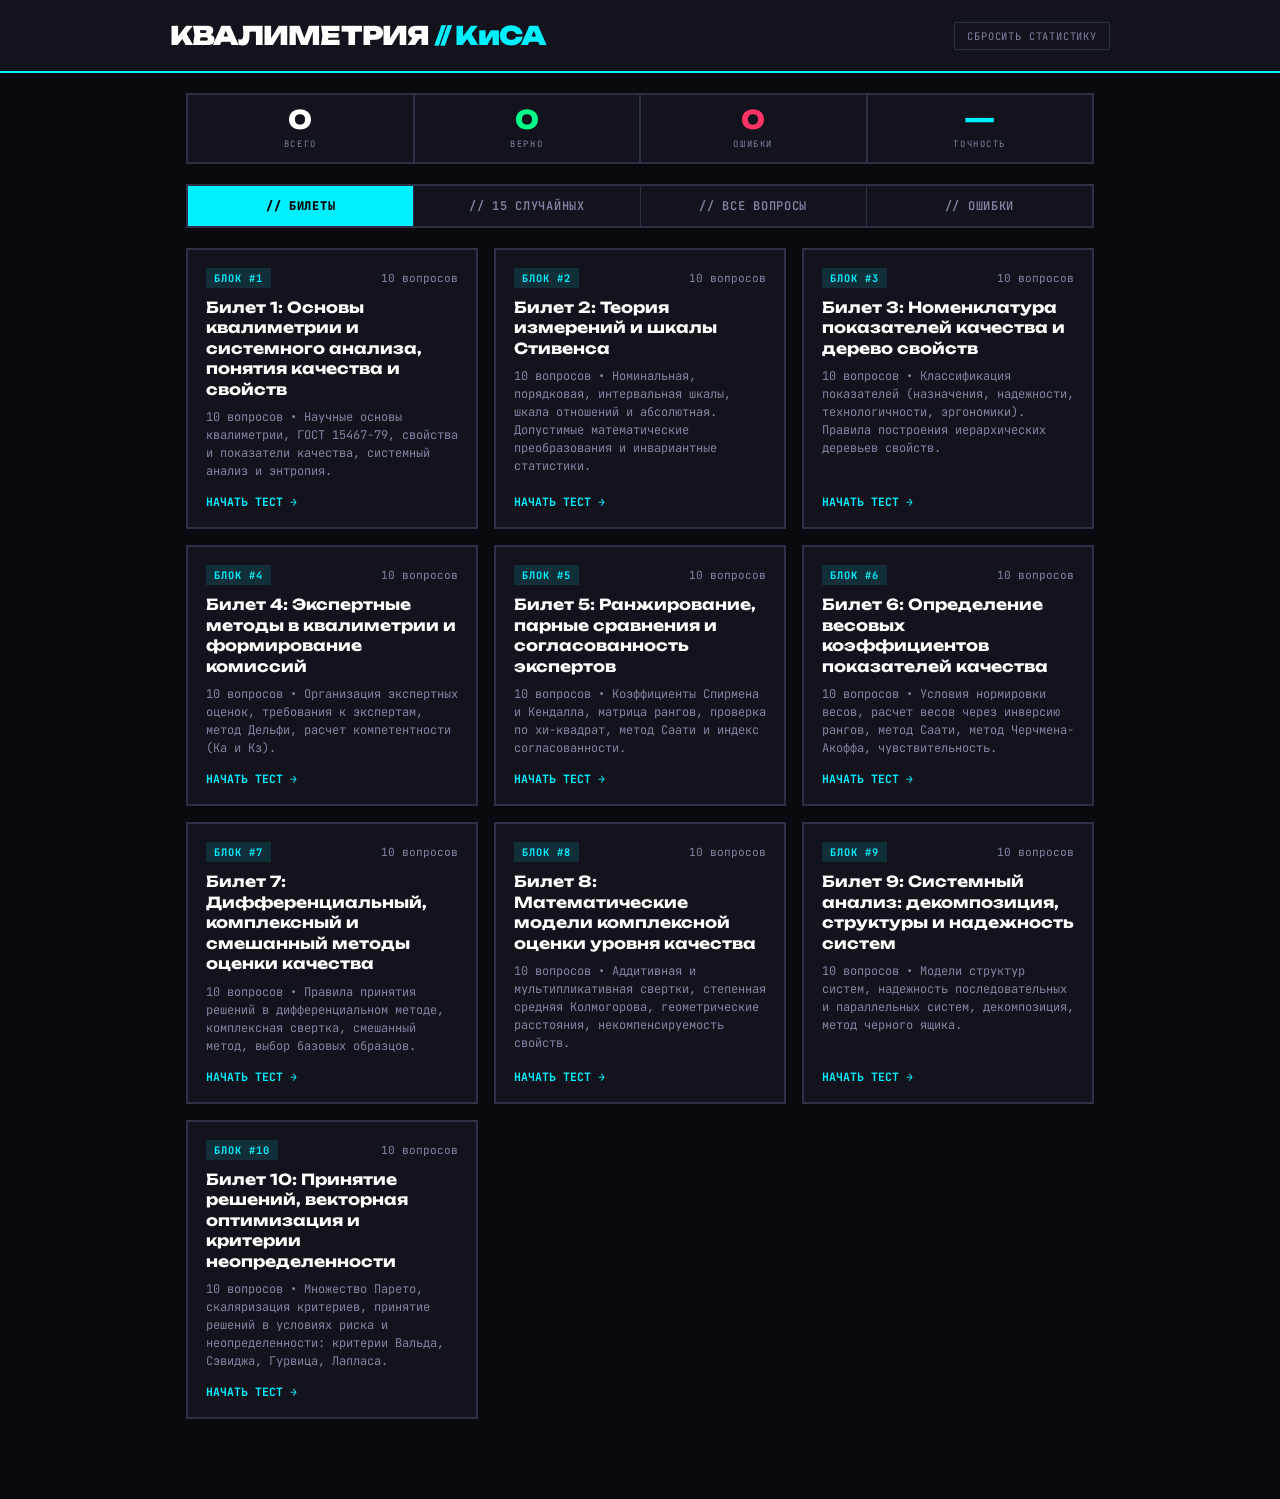
==== commit d4b4c37b: "Update KiSA exam to 5-option multi-choice format matching metrology" ====
--- a/index.html
+++ b/index.html
@@ -3,11 +3,23 @@
 <head>
   <meta charset="UTF-8">
   <meta name="viewport" content="width=device-width, initial-scale=1.0">
-  <title>КиСА // Экзаменационный Тренажер (Кириллов В. И.)</title>
-  <meta name="description" content="100 экзаменационных вопросов по квалиметрии и системному анализу.">
-  <!-- Telegram Mini App SDK -->
-  <script src="https://telegram.org/js/telegram-web-app.js"></script>
+  <title>КиСА // Экзаменационный Тренажер (В. И. Кириллов)</title>
+  <meta name="description" content="100 экзаменационных вопросов по квалиметрии и системному анализу с двухэтажными формулами.">
+  
+  <!-- Local KaTeX with CDN Fallback -->
+  <link rel="stylesheet" href="./katex/katex.min.css">
+  <script src="./katex/katex.min.js"></script>
+  <script src="./katex/contrib/auto-render.min.js"></script>
+  <script>
+    if (!window.katex) {
+      document.write('<link rel="stylesheet" href="https://cdn.jsdelivr.net/npm/katex@0.16.9/dist/katex.min.css">');
+      document.write('<script src="https://cdn.jsdelivr.net/npm/katex@0.16.9/dist/katex.min.js"><\/script>');
+      document.write('<script src="https://cdn.jsdelivr.net/npm/katex@0.16.9/dist/contrib/auto-render.min.js"><\/script>');
+    }
+  </script>
+
   <link href="https://fonts.googleapis.com/css2?family=JetBrains+Mono:wght@400;500;600;700;800&family=Unbounded:wght@400;500;600;700;800;900&display=swap" rel="stylesheet">
+  
   <style>
     *, *::before, *::after { box-sizing: border-box; margin: 0; padding: 0; }
 
@@ -30,7 +42,7 @@
       --wrong-dim: rgba(255, 51, 102, 0.12);
       --missed: #ffaa00;
       --missed-dim: rgba(255, 170, 0, 0.12);
-      --mono: 'JetBrains Mono', monospace;
+      --mono: 'JetBrains Mono', 'Cambria Math', monospace;
       --display: 'Unbounded', sans-serif;
     }
 
@@ -45,7 +57,6 @@
       -webkit-font-smoothing: antialiased;
     }
 
-    /* ── HEADER ── */
     header {
       border-bottom: 2px solid var(--accent);
       padding: 20px 16px;
@@ -94,7 +105,6 @@
       flex: 1;
     }
 
-    /* ── STATS BAR ── */
     .stats {
       display: grid;
       grid-template-columns: repeat(4, 1fr);
@@ -126,7 +136,6 @@
       margin-top: 5px;
     }
 
-    /* ── MODES ── */
     .modes {
       display: flex;
       gap: 0;
@@ -159,11 +168,9 @@
       font-weight: 800;
     }
 
-    /* ── SCREENS ── */
     .screen { display: none; }
     .screen.active { display: block; }
 
-    /* ── TICKET GRID ── */
     .tickets-grid {
       display: grid;
       grid-template-columns: repeat(auto-fill, minmax(280px, 1fr));
@@ -217,7 +224,6 @@
       line-height: 1.5;
     }
 
-    /* ── QUIZ SCREEN ── */
     .quiz-card {
       background: var(--surface);
       border: 2px solid var(--border);
@@ -254,7 +260,6 @@
       margin-bottom: 20px;
     }
 
-    /* ── OPTIONS ── */
     .options-list {
       display: flex;
       flex-direction: column;
@@ -292,7 +297,6 @@
       background: var(--missed-dim) !important;
     }
 
-    /* Square Checkbox (Identical for Single & Multi) */
     .control-indicator {
       width: 18px;
       height: 18px;
@@ -335,25 +339,35 @@
     }
 
     .option-text {
-      font-size: 0.88rem;
-      line-height: 1.6;
+      font-size: 0.92rem;
+      line-height: 1.7;
       color: var(--text);
     }
     .option-item.selected .option-text { color: var(--text-bright); }
 
-    /* ── EXPLANATION BOX ── */
+    /* Real 2-Story KaTeX Formulas Styling */
+    .katex {
+      font-size: 1.15em !important;
+      color: #ffd000 !important;
+    }
+    .katex-display {
+      margin: 0.5em 0 !important;
+    }
+    .katex .frac-line {
+      border-bottom-color: #ffd000 !important;
+    }
+
     .explanation-box {
       background: var(--surface-2);
       border-left: 4px solid var(--accent);
       padding: 16px;
       margin-bottom: 20px;
-      font-size: 0.85rem;
-      line-height: 1.65;
+      font-size: 0.88rem;
+      line-height: 1.7;
       display: none;
     }
     .explanation-box strong { color: var(--accent); }
 
-    /* ── ACTION BUTTONS ── */
     .actions-panel {
       display: flex;
       justify-content: space-between;
@@ -394,7 +408,6 @@
       color: var(--text-bright);
     }
 
-    /* ── RESULTS SCREEN ── */
     .results-card {
       background: var(--surface);
       border: 2px solid var(--border);
@@ -439,7 +452,6 @@
 
   <div class="container">
     
-    <!-- STATS BAR -->
     <div class="stats">
       <div class="stat-cell"><div class="stat-num" id="sTotal">0</div><div class="stat-lbl">Всего</div></div>
       <div class="stat-cell"><div class="stat-num s-ok" id="sOk">0</div><div class="stat-lbl">Верно</div></div>
@@ -447,7 +459,6 @@
       <div class="stat-cell"><div class="stat-num s-pct" id="sPct">—</div><div class="stat-lbl">Точность</div></div>
     </div>
 
-    <!-- MODES TABS -->
     <div class="modes">
       <button class="mode-btn active" id="modeTicket" onclick="setMode('ticket')">// Билеты</button>
       <button class="mode-btn" id="modeRandom" onclick="setMode('random')">// 15 случайных</button>
@@ -455,12 +466,10 @@
       <button class="mode-btn" id="modeErrors" onclick="setMode('errors')">// Ошибки</button>
     </div>
 
-    <!-- SCREEN 1: TICKETS SELECTION -->
     <div id="selectScreen" class="screen active">
       <div class="tickets-grid" id="ticketsContainer"></div>
     </div>
 
-    <!-- SCREEN 2: QUIZ INTERFACE -->
     <div id="quizScreen" class="screen">
       <div class="quiz-card">
         <div class="quiz-top">
@@ -483,7 +492,6 @@
       </div>
     </div>
 
-    <!-- SCREEN 3: RESULTS -->
     <div id="resultsScreen" class="screen">
       <div class="results-card">
         <h2 style="font-family: var(--display); font-size: 1.3rem;">Тестирование завершено</h2>
@@ -498,1391 +506,1626 @@
   <script>
     const ticketsData = {
   "1": {
-    "title": "Билет 1: Концептуальные основы квалиметрии и классификация ПК",
-    "description": "Понятие качества, предмет и задачи квалиметрии, таксономия и свойства показателей качества.",
+    "title": "Билет 1: Основы квалиметрии и системного анализа, понятия качества и свойств",
+    "description": "10 вопросов • Научные основы квалиметрии, ГОСТ 15467-79, свойства и показатели качества, системный анализ и энтропия.",
     "questions": [
       {
-        "text": "Каково строгое научно-методическое определение дисциплины «Квалиметрия» согласно ГОСТ 15467-79 и трудам В. И. Кириллова?",
-        "options": [
-          "а) Научная область, объединяющая количественные методы оценки качества продукции, процессов и систем для обоснования управленческих и проектных решений;",
-          "б) Прикладной раздел метрологии, занимающийся поверкой и калибровкой физических измерительных приборов;",
-          "в) Экономическая дисциплина, изучающая ценообразование и динамику рыночного спроса на потребительские товары;",
-          "г) Раздел системного анализа, исследующий исключительно топологию телекоммуникационных сетей."
-        ],
-        "correct": [
-          0
-        ],
-        "explanation": "Квалиметрия — наука о количественных методах оценки качества продукции, систем и услуг, обеспечивающая формализацию многокритериальных оценок для принятия решений."
-      },
-      {
-        "text": "Что в теории квалиметрии понимается под «свойством продукции» в отличие от «показателя качества»?",
-        "options": [
-          "а) Свойство — объективная философско-техническая способность продукции проявляться при создании и потреблении, а показатель качества — количественная характеристика одного или нескольких свойств;",
-          "б) Свойство — числовое значение, зафиксированное в паспорте изделия, а показатель качества — субъективное мнение эксперта;",
-          "в) Свойство относится только к материальным объектам, а показатель качества — только к программному обеспечению;",
-          "г) Свойство и показатель качества являются полными синонимами и математически не различаются."
-        ],
-        "correct": [
-          0
-        ],
-        "explanation": "Свойство — объективная характеристика объекта, а показатель качества (ПК) — мера (числовая или балльная оценка) выраженности данного свойства."
-      },
-      {
-        "text": "Какие из перечисленных групп показателей качества относятся к группе «Показателей назначения»? (выберите все верные):",
-        "options": [
-          "а) Показатели функциональной и технической эффективности (пропускная способность канала, тактовая частота, выходная мощность);",
-          "б) Показатели конструктивного состава и структуры изделия (габаритно-массовые характеристики, емкость памяти);",
-          "в) Показатели приспособляемости к режимам применения и условиям эксплуатации;",
-          "г) Показатели затрат на периодическое техническое обслуживание и ремонт."
+        "text": "Каковы фундаментальные цели и предмет исследования квалиметрии как научной дисциплины согласно ГОСТ 15467-79 и трудам В. И. Кириллова?:",
+        "options": [
+          "а) Исследование методологии формирования иерархических структур свойств объектов (деревьев свойств);",
+          "б) Исключительно физическая поверка и калибровка средств измерений электрических величин в лабораториях;",
+          "в) Обоснование математических моделей для агрегирования разнородных показателей качества при принятии инженерных и управленческих решений;",
+          "г) Расчет рыночной равновесной цены потребительских товаров на основе динамики баланса спроса и предложения.",
+          "д) Разработка теории и научных принципов количественной оценки качества всевозможных объектов реального мира (продукции, услуг, процессов);"
+        ],
+        "correct": [
+          4
+        ],
+        "explanation": "Предмет квалиметрии включает количественные методы оценки качества, принципы агрегирования показателей и построение деревьев свойств (а, в, г). Поверка СИ относится к метрологии (б), а рыночное ценообразование — к микроэкономике (д)."
+      },
+      {
+        "text": "В теории квалиметрии разграничиваются понятия «свойство продукции» и «показатель качества». Какие из следующих утверждений точно отражают их соотношение?",
+        "options": [
+          "а) Свойство существует объективно независимо от факта его измерения, тогда как показатель качества требует выбора единиц измерения и методики оценивания;",
+          "б) Показатель качества может быть как единичным (характеризующим одно свойство), так и комплексным (характеризующим совокупность свойств);",
+          "в) Свойство — это объективная способность продукции проявляться при ее создании и эксплуатации, а показатель качества — количественная характеристика одного или нескольких свойств;",
+          "г) Понятия свойства и показателя качества тождественны и используются в нормативной документации как взаимозаменяемые синонимы.",
+          "д) Свойство представляет собой числовую характеристику, а показатель качества является чисто качественной словесной категорией;"
         ],
         "correct": [
           0,
           1,
           2
         ],
-        "explanation": "Показатели назначения делятся на функциональные, конструктивные и показатели состава/структуры. Затраты на ТО относятся к показателям технологичности или экономическим."
-      },
-      {
-        "text": "Какое ключевое свойство надежности характеризует способность объекта непрерывно сохранять работоспособное состояние в течение заданного интервала времени?",
-        "options": [
-          "а) Безотказность (наработка на отказ, интенсивность отказов λ(t));",
-          "б) Долговечность (гамма-процентный ресурс, средний срок службы);",
-          "в) Ремонтопригодность (среднее время восстановления T_в);",
-          "г) Сохраняемость (срок сохраняемости в упаковке)."
-        ],
-        "correct": [
-          0
-        ],
-        "explanation": "Безотказность — свойство объекта непрерывно сохранять работоспособное состояние в течение некоторого времени или наработки (ГОСТ 27.002)."
-      },
-      {
-        "text": "Какие 4 базовых единичных свойства составляют комплексное свойство «Надежность» по ГОСТ 27.002? (выберите все верные):",
-        "options": [
-          "а) Безотказность;",
-          "б) Долговечность;",
-          "в) Ремонтопригодность;",
-          "г) Сохраняемость;",
-          "д) Патентная чистота."
-        ],
-        "correct": [
-          0,
-          1,
-          2,
+        "explanation": "Свойство — объективная философско-техническая категория, показатель качества — мера его количественного проявления (единичная или комплексная). Они не являются синонимами."
+      },
+      {
+        "text": "Какие из перечисленных показателей относятся к группе «Показателей назначения» промышленной продукции?",
+        "options": [
+          "а) Показатели приспособляемости к режимам применения и внешним климатическим факторам эксплуатации;",
+          "б) Показатели конструктивного состава (габаритные размеры, емкость оперативной памяти, масса блока);",
+          "в) Интенсивность отказов радиоэлектронных компонентов в течение гарантийного срока;",
+          "г) Показатели функциональной эффективности (пропускная способность канала связи, тактовая частота процессора, чувствительность приемника);",
+          "д) Удельная трудоемкость технического обслуживания и средняя стоимость планового ремонта."
+        ],
+        "correct": [
+          0,
+          1,
           3
         ],
-        "explanation": "Классическая четверка свойств надежности: безотказность, долговечность, ремонтопригодность и сохраняемость."
-      },
-      {
-        "text": "В чем заключается фундаментальное различие между «единичными», «комплексными» и «интегральными» показателями качества?",
-        "options": [
-          "а) Единичный относится к одному простому свойству, комплексный объединяет несколько свойств, а интегральный отражает отношение суммарного полезного эффекта к суммарным затратам на создание и эксплуатацию;",
-          "б) Единичный измеряется в физических единицах, комплексный — в баллах от 0 до 10, а интегральный — исключительно в процентах;",
-          "в) Единичный определяется инструментальным методом, а комплексный и интегральный — только методом социологического опроса;",
-          "г) Интегральный показатель качества вычисляется только для нелинейных динамических систем."
-        ],
-        "correct": [
-          0
-        ],
-        "explanation": "Интегральный показатель качества I = W_эфф / (З_созд + З_экспл) отражает экономическую эффективность качества на единицу совокупных затрат."
-      },
-      {
-        "text": "Какие показатели относятся к группе «Показателей стандартизации и унификации»? (выберите все верные):",
-        "options": [
-          "а) Коэффициент применяемости деталей и узлов K_пр;",
-          "б) Коэффициент повторяемости составных частей K_повт;",
-          "в) Коэффициент взаимной унификации для группы изделий K_межпр;",
-          "г) Коэффициент готовности радиоэлектронной системы K_г."
-        ],
-        "correct": [
-          0,
-          1,
+        "explanation": "Показатели назначения делятся на функциональные, конструктивные и приспособляемости (а, б, г). Интенсивность отказов относится к надежности (в), а трудоемкость ТО — к технологичности/эксплуатационным затратам (д)."
+      },
+      {
+        "text": "Каково ключевое различие между категориями «Качество продукции» и «Уровень качества продукции»?",
+        "options": [
+          "а) Качество измеряется исключительно в безразмерных коэффициентах от 0 до 1, а уровень качества имеет строго физическую размерность;",
+          "б) Для определения уровня качества обязательно требуется наличие базы сравнения (аналога, эталона или требований стандарта);",
+          "в) Качество продукции изменяется во времени при эксплуатации, а уровень качества является неизменной физической константой изделия;",
+          "г) Оценка уровня качества всегда носит сравнительный характер относительно заданных требований или аналогов.",
+          "д) Качество — это совокупность внутренних свойств объекта, а уровень качества — относительная мера, полученная путем сопоставления показателей оцениваемого объекта с базовыми (эталонными) значениями;"
+        ],
+        "correct": [
+          1,
+          3,
+          4
+        ],
+        "explanation": "Уровень качества — это относительная характеристика, основанная на сравнении совокупности показателей качества с базовыми образцами (а, в, д). Качество может описываться абсолютными величинами, а уровень — относительными."
+      },
+      {
+        "text": "Какие из следующих научных принципов сформулированы в квалиметрии (по Г. Г. Азгальдову и В. И. Кириллову) как базовые правила оценивания?",
+        "options": [
+          "а) Принцип приоритета стоимости: экономические затраты всегда должны доминировать над функциональными показателями качества.",
+          "б) Принцип независимости по предпочтению: значимость одного свойства на данном уровне иерархии не должна зависеть от численного значения другого свойства;",
+          "в) Принцип аддитивности: любые показатели качества можно суммировать без использования весовых коэффициентов;",
+          "г) Принцип относительности: оценка качества всегда соотносится с конкретной потребностью, базовыми образцами и условиями эксплуатации;",
+          "д) Принцип иерархичности: качество сложного объекта представляется многоуровневой древовидной структурой от общих свойств к единичным;"
+        ],
+        "correct": [
+          1,
+          3,
+          4
+        ],
+        "explanation": "Базовые принципы квалиметрии: относительность, иерархичность структуры свойств и независимость по предпочтению (а, б, г). Недифференцированное суммирование (в) и доминирование стоимости (д) противоречат теории."
+      },
+      {
+        "text": "Что в системном анализе понимается под свойством «Эмерджентности» (системного эффекта)?",
+        "options": [
+          "а) Несводимость свойств целостной системы к простой сумме свойств ее составных компонентов;",
+          "б) Способность системы сохранять устойчивое динамическое равновесие при внешних возмущениях;",
+          "в) Наличие у системы качественно новых интегративных свойств, которые принципиально отсутствуют у ее отдельных элементов, взятых изолированно;",
+          "г) Полная декомпозируемость любого процесса на независимые линейные дифференциальные уравнения;",
+          "д) Монотонное возрастание энтропии в открытых термодинамических информационных системах."
+        ],
+        "correct": [
           2
         ],
-        "explanation": "Коэффициент готовности K_г = T_{ср} / (T_{ср} + T_в) относится к комплексным показателям надежности, а остальные три — к показателям стандартизации и унификации."
-      },
-      {
-        "text": "Какие основные требования предъявляются к структуре «Дерева свойств» (иерархической декомпозиции качества)? (выберите все верные):",
-        "options": [
-          "а) Свойства одного яруса декомпозиции должны быть взаимно независимыми по предпочтению;",
-          "б) Совокупность свойств нижнего уровня должна полностью раскрывать содержание родительского узла верхнего уровня;",
-          "в) На нижнем ярусе располагаются единичные измеряемые или однозначно оцениваемые показатели;",
-          "г) Сумма коэффициентов весомости ветвей, исходящих из одного общего родительского узла, строго равна 1;",
-          "д) Количество уровней дерева должно быть строго нечетным."
-        ],
-        "correct": [
-          0,
-          1,
-          2,
-          3
-        ],
-        "explanation": "Дерево свойств подчиняется правилам системной декомпозиции, независимости свойств на одном ярусе, нормирования суммы весомостей к единице и завершения единичными показателями."
-      },
-      {
-        "text": "Что характеризует показатель «Патентная чистота» изделия?",
-        "options": [
-          "а) Юридическое свойство объекта, заключающееся в том, что он может свободно реализовываться в конкретной стране без нарушения действующих там исключительных патентных прав третьих лиц;",
-          "б) Количество патентов, полученных разработчиками в процессе проектирования данного изделия;",
-          "в) Отсутствие вредных химических примесей и микроорганизмов на поверхности изделия;",
-          "г) Срок действия свидетельства о государственной регистрации товарного знака."
-        ],
-        "correct": [
-          0
-        ],
-        "explanation": "Патентная чистота — юридическое качество объекта, гарантирующее ненарушение действующих патентов на территории конкретного государства."
-      },
-      {
-        "text": "К какой категории относится показатель «Удельная трудоемкость изготовления изделия»?",
-        "options": [
-          "а) Показатели технологичности конструкции;",
-          "б) Показатели патентной защиты;",
-          "в) Эргономические показатели;",
-          "г) Показатели устойчивости к внешним воздействиям."
-        ],
-        "correct": [
-          0
-        ],
-        "explanation": "Трудоемкость, материалоемкость и коэффициент сборности формируют группу показателей технологичности (ГОСТ 14.205)."
+        "explanation": "Эмерджентность (целостность, системный эффект) означает появление у системы новых качеств, не сводимых к свойствам отдельных частей (а, в). Сохранение равновесия — это гомеостаз (б)."
+      },
+      {
+        "text": "Какая математическая формула выражает информационную энтропию дискретной системы по К. Шеннону при наличии $n$ возможных состояний системы с вероятностями $p_i$?",
+        "options": [
+          "а) $H(X) = \\sum_{i=1}^n p_i^2$;",
+          "б) $H(X) = 1 - \\prod_{i=1}^n (1 - p_i)$;",
+          "в) $H(X) = -\\sum_{i=1}^n p_i \\log_2 p_i$;",
+          "г) $H(X) = \\sum_{i=1}^n p_i \\log_2 \\left(\\frac{1}{p_i}\\right)$;",
+          "д) $H(X) = \\frac{1}{n} \\sum_{i=1}^n \\ln p_i$."
+        ],
+        "correct": [
+          2
+        ],
+        "explanation": "Формула Шеннона записывается как $H(X) = -\\sum p_i \\log_2 p_i$, что математически тождественно $\\sum p_i \\log_2 (1/p_i)$ за счет выноса знака минус из логарифма."
+      },
+      {
+        "text": "Какие из перечисленных системных характеристик отражают понятие «Гомеостаз» сложной технической системы?",
+        "options": [
+          "а) Мгновенное прекращение функционирования системы при выходе из строя одного резервного элемента.",
+          "б) Способность системы поддерживать существенные переменные и показатели качества в допустимых пределах при воздействии возмущений внешней среды;",
+          "в) Наличие механизмов отрицательной обратной связи, компенсирующих отклонения параметров системы от заданного уровня;",
+          "г) Полная неизменность топологии и физической структуры системы при любых внешних воздействиях;",
+          "д) Необратимый переход системы в состояние максимального хаоса и неопределенности;"
+        ],
+        "correct": [
+          1
+        ],
+        "explanation": "Гомеостаз — это свойство системы сохранять внутреннее динамическое постоянство и критические параметры функционирования благодаря отрицательной обратной связи (а, б)."
+      },
+      {
+        "text": "В квалиметрии различают три направления: общую, специальную и предметную. Какие объекты исследует «Специальная квалиметрия»?",
+        "options": [
+          "а) Исключительно юридические правила регистрации патентов и сертификатов соответствия.",
+          "б) Специфические методы оценивания, обусловленные природой масштабных групп объектов;",
+          "в) Общетеоретические законы и философские категории теории качества без привязки к классам объектов;",
+          "г) Количественную оценку качества конкретных единичных марок продукции (например, транзистора марки КТ315 или маршрутизатора Cisco 2901);",
+          "д) Методы оценки качества конкретных однородных классов объектов со специфическими особенностями (экспертная квалиметрия, квалиметрия программного обеспечения, квалиметрия труда);"
+        ],
+        "correct": [
+          1,
+          4
+        ],
+        "explanation": "Специальная квалиметрия разрабатывает методы для крупных классов объектов (ПО, труд, экспертные оценки — б, г). Общая изучает теорию (а), а предметная — конкретные единичные изделия (в)."
+      },
+      {
+        "text": "Какие этапы входят в стандартный системный цикл квалиметрической оценки качества технического объекта?",
+        "options": [
+          "а) Произвольный выбор наилучшего образца экспертом без фиксации числовых измерений.",
+          "б) Выбор базы сравнения и определение весовых коэффициентов показателей;",
+          "в) Построение иерархической структуры свойств (дерева показателей качества);",
+          "г) Формулирование цели оценивания и определение условий эксплуатации объекта;",
+          "д) Измерение единичных показателей, их нормализация и расчет комплексного показателя;"
+        ],
+        "correct": [
+          1,
+          2,
+          3,
+          4
+        ],
+        "explanation": "Научный квалиметрический цикл включает постановку цели, декомпозицию, выбор базы и весов, измерение, нормализацию и комплексный расчет (а, б, в, г). Субъективный выбор без расчетов (д) недопустим."
       }
     ]
   },
   "2": {
-    "title": "Билет 2: Шкалы измерений, базовые образцы и единичные оценки",
-    "description": "Теория шкал Стивенса, допустимые преобразования, виды базовых образцов и шкалирование.",
+    "title": "Билет 2: Теория измерений и шкалы Стивенса",
+    "description": "10 вопросов • Номинальная, порядковая, интервальная шкалы, шкала отношений и абсолютная. Допустимые математические преобразования и инвариантные статистики.",
     "questions": [
       {
-        "text": "В какой шкале измерений согласно классификации Стивенса допустимы операции вычитания и сложения значений, но НЕ имеет физического смысла операция деления (нет абсолютного естественного нуля)?",
-        "options": [
-          "а) Шкала интервалов (шкала температур Цельсия/Фаренгейта, летоисчисление);",
-          "б) Шкала отношений (масса в кг, частота в Гц, абсолютная температура в Кельвинах);",
-          "в) Шкала порядка / рангов (баллы твердости Мооса, оценки экспертизы);",
-          "г) Шкала наименований / номинальная (номера каналов, маркировки транзисторов)."
-        ],
-        "correct": [
-          0
-        ],
-        "explanation": "В шкале интервалов фиксирован размер единицы, но ноль выбран условно (преобразование y = ax + b, a > 0). Отношение x_1/x_2 не инвариантно, но разность (x_1 - x_2) инвариантна."
-      },
-      {
-        "text": "Какое математическое преобразование является допустимым для «Шкалы отношений»?",
-        "options": [
-          "а) Преобразование подобия: y = a · x, где a > 0 (изменение масштаба единиц измерения);",
-          "б) Любое монотонно возрастающее преобразование y = f(x), сохраняющее порядок;",
-          "в) Линейное преобразование со сдвигом нуля: y = a · x + b;",
-          "г) Произвольная взаимно однозначная подстановка значений."
-        ],
-        "correct": [
-          0
-        ],
-        "explanation": "Шкала отношений имеет естественный неизменный абсолютный ноль, поэтому допустимо только умножение на положительную константу a > 0 (преобразование подобия)."
-      },
-      {
-        "text": "Какие характеристики определяют «Позитивный (прямой) показатель качества» в квалиметрии?",
-        "options": [
-          "а) Показатель, увеличение численного значения которого приводит к повышению уровня качества (например, пропускная способность, наработка на отказ, КПД);",
-          "б) Показатель, который всегда принимает строго положительные значения в любой системе единиц;",
-          "в) Показатель, измеренный с погрешностью менее 1%;",
-          "г) Показатель, определяемый исключительно органолептическим методом."
-        ],
-        "correct": [
-          0
-        ],
-        "explanation": "Позитивный ПК — увеличение P_i улучшает качество (q_i = P_i / P_i0). Негативный ПК — увеличение P_i ухудшает качество (q_i = P_i0 / P_i)."
-      },
-      {
-        "text": "Как вычисляется единичный относительный показатель качества q_i для «Негативного показателя» при дифференциальной оценке?",
-        "options": [
-          "а) q_i = P_i0 / P_i, где P_i0 — базовое (эталонное) значение, P_i — значение оцениваемого образца;",
-          "б) q_i = P_i / P_i0;",
-          "в) q_i = 1 - P_i0 / P_i;",
-          "г) q_i = √(P_i · P_i0)."
-        ],
-        "correct": [
-          0
-        ],
-        "explanation": "Для негативных ПК (потери, уровень шума, энергопотребление, себестоимость) чем меньше P_i, тем выше q_i, поэтому q_i = P_i0 / P_i."
-      },
-      {
-        "text": "Что выбирается в качестве «Базового образца» при оценке конкурентоспособности серийно выпускаемой продукции?",
-        "options": [
-          "а) Реально существующий лучший отечественный или зарубежный аналог, доступный на целевом сегменте рынка;",
-          "б) Теоретически идеальный образец с предельными термодинамическими КПД;",
-          "в) Среднестатистическое изделие, снятое с производства 5 лет назад;",
-          "г) Перспективный образец, запланированный к разработке через 10 лет."
-        ],
-        "correct": [
-          0
-        ],
-        "explanation": "Для текущей оценки рыночной конкурентоспособности за базу принимается лучший реальный коммерческий аналог-конкурент на рынке."
-      },
-      {
-        "text": "В каком случае при оценке технического уровня продукции принимается «Перспективный базовый образец»?",
-        "options": [
-          "а) При долгосрочном прогнозировании и разработке технического задания на вновь создаваемую опережающую технику;",
-          "б) При проведении приемо-сдаточных испытаний серийной партии на заводе;",
-          "в) При сертификации единичного экземпляра таможенными органами;",
-          "г) При списании устаревшего парка оборудования."
-        ],
-        "correct": [
-          0
-        ],
-        "explanation": "Перспективный образец отражает прогнозируемый мировой уровень техники к моменту планируемого запуска изделия в серийное производство."
-      },
-      {
-        "text": "Какая математическая функция лежит в основе психофизической функции желательности Харрингтона d(y)?",
-        "options": [
-          "а) Двойная экспонента: d = \\exp(-\\exp(-y)), где y — кодированное безразмерное значение показателя;",
-          "б) Линейная нормировка: d = a · y + b;",
-          "в) Функция Гаусса: d = \\exp(-y² / 2);",
-          "г) Гиперболический тангенс: d = th(y)."
-        ],
-        "correct": [
-          0
-        ],
-        "explanation": "Шкала Харрингтона использует логистическую кривую вида d = \\exp(-\\exp(-y)), преобразующую физические шкалы в интервал желательности [0, 1]."
-      },
-      {
-        "text": "Какие стандартные опорные точки соответствуют шкале желательности Харрингтона? (выберите все верные):",
-        "options": [
-          "а) 0.80 - 1.00 — отлично (очень хорошо);",
-          "б) 0.63 - 0.80 — хорошо;",
-          "в) 0.37 - 0.63 — удовлетворительно;",
-          "г) 0.20 - 0.37 — плохо;",
-          "д) 0.00 - 0.20 — очень плохо (неприемлемо)."
-        ],
-        "correct": [
-          0,
-          1,
-          2,
-          3,
-          4
-        ],
-        "explanation": "Это канонические интервалы Харрингтона с граничными квантилями d = 0.37 (1/e) и d = 0.63 (1 - 1/e)."
-      },
-      {
-        "text": "Какие ограничения накладываются на дифференциальный метод оценки качества продукции?",
-        "options": [
-          "а) Он не позволяет дать единую интегральную оценку, если часть относительных показателей q_i > 1, а часть q_i < 1;",
-          "б) Он применим только при наличии ровно двух единичных показателей;",
-          "в) Он требует обязательного использования квадратичных форм;",
-          "г) Он запрещен к использованию государственными стандартами."
-        ],
-        "correct": [
-          0
-        ],
-        "explanation": "Дифференциальный метод сопоставляет показатели по отдельности. Если одни q_i > 1, а другие q_i < 1, однозначный вердикт без комплексной свертки вынести невозможно."
-      },
-      {
-        "text": "Что такое «Предельно допустимое значение показателя качества» (P_pred)?",
-        "options": [
-          "а) Граничное значение показателя по стандарту или ТУ, при выходе за пределы которого продукция признается браком или не подлежит эксплуатации;",
-          "б) Среднее арифметическое значение по всем аналогам в мире;",
-          "в) Значение, зафиксированное при температуре абсолютного нуля;",
-          "г) Максимальная скорость работы процессора в режиме разгона."
-        ],
-        "correct": [
-          0
-        ],
-        "explanation": "Предельное значение — граница допустимой области пригодности изделия, нарушение которой переводит объект в критическое или бракованное состояние."
+        "text": "Какие свойства и допустимые операции характеризуют «Шкалу наименований (номинальную шкалу)» по Стивенсу?",
+        "options": [
+          "а) В качестве корректной статистической меры центральной тенденции допускает только вычисление моды;",
+          "б) Допускает любое взаимно однозначное преобразование (подстановку): $y = f(x)$, где $f$ — взаимно однозначная функция;",
+          "в) Задает лишь отношение эквивалентности (равенства или различия: $A = B$ или $A \\neq B$);",
+          "г) Позволяет ранжировать объекты по принципу «больше — меньше» ($A > B$);",
+          "д) Позволяет законно вычислять среднее арифметическое и среднее геометрическое значений."
+        ],
+        "correct": [
+          0,
+          1,
+          2
+        ],
+        "explanation": "В номинальной шкале фиксируется только равенство/различие (а), инвариантом является взаимно однозначное преобразование (б), а из средних величин имеет смысл только мода (г). Отношения порядка и расчет среднего недопустимы."
+      },
+      {
+        "text": "В чем заключается фундаментальная математическая специфика «Шкалы порядка (ранговой шкалы)»?",
+        "options": [
+          "а) В качестве инвариантной меры центральной тенденции позволяет использовать медиану и квантили (квартили, процентили);",
+          "б) Позволяет выполнять физические операции сложения рангов и деления их разностей;",
+          "в) Допускает любое строго монотонно возрастающее преобразование: $y = f(x)$, при котором если $x_1 > x_2$, то $f(x_1) > f(x_2)$;",
+          "г) Задает отношение строгого порядка ($A > B$ или $A < B$), но не определяет расстояние между точками шкалы;",
+          "д) Определяет точное кратное соотношение («объект А в 2 раза лучше объекта Б»)."
+        ],
+        "correct": [
+          0,
+          2,
+          3
+        ],
+        "explanation": "Порядковая шкала задает лишь ранги (а), инвариантна к монотонным преобразованиям (б), допускает медиану и квартили (в). Операции сложения, вычитания и кратных отношений в ней не имеют физического смысла."
+      },
+      {
+        "text": "Каковы свойства «Шкалы интервалов» и какие математические операции в ней являются корректными?",
+        "options": [
+          "а) Имеет установленную единицу измерения, но произвольную (условную) точку отсчета (условный нуль);",
+          "б) Допускает линейное преобразование вида $y = a \\cdot x + b$, где $a > 0$, а $b$ — произвольный сдвиг нуля;",
+          "в) Позволяет утверждать, что при температуре $20^\\circ\\text{C}$ в два раза теплее, чем при $10^\\circ\\text{C}$;",
+          "г) Сохраняет неизменным отношение интервалов (разностей) между величинами: $\\frac{x_1 - x_2}{x_3 - x_4} = \\text{inv}$;",
+          "д) Допускает вычисление среднего арифметического, дисперсии и среднеквадратического отклонения."
+        ],
+        "correct": [
+          0,
+          1,
+          3,
+          4
+        ],
+        "explanation": "Шкала интервалов (например, шкала Цельсия) имеет условный нуль, допускает линейное преобразование $ax+b$, сохраняет отношения разностей и позволяет считать среднее арифметическое и дисперсию (а, б, в, д). Суждение о кратности (г) некорректно из-за отсутствия абсолютного нуля."
+      },
+      {
+        "text": "Какие из перечисленных физических величин и параметров измеряются строго в «Шкале отношений»?",
+        "options": [
+          "а) Электрическое сопротивление проводника (в Омах) и масса изделия (в кг);",
+          "б) Абсолютная термодинамическая температура в Кельвинах ($T$, К);",
+          "в) Температура воздуха по шкале Цельсия ($^\\circ\\text{C}$);",
+          "г) Тактовая частота процессора (в Гц) и скорость передачи данных (в бит/с);",
+          "д) Календарный год летоисчисления (наша эра)."
+        ],
+        "correct": [
+          1
+        ],
+        "explanation": "Шкала отношений требует естественного абсолютного нуля (полного отсутствия величины): Кельвины, частота, скорость, сопротивление, масса (а, б, г). Шкала Цельсия и календарные даты — это шкалы интервалов (условный нуль)."
+      },
+      {
+        "text": "Какое математическое преобразование является допустимым (сохраняющим инвариантность) для «Шкалы отношений»?",
+        "options": [
+          "а) Произвольное строго монотонное нелинейное преобразование $y = x^3 + 5$;",
+          "б) Умножение на положительный коэффициент пропорциональности при сохранении фиксированного нуля.",
+          "в) Логарифмическое смещение шкалы $y = \\ln(x + c)$;",
+          "г) Линейное преобразование со смещением нуля: $y = a \\cdot x + b$ при $b \\neq 0$;",
+          "д) Преобразование подобия: $y = a \\cdot x$, где $a > 0$ (изменение масштаба единицы измерения);"
+        ],
+        "correct": [
+          4
+        ],
+        "explanation": "Для шкалы отношений допустимо только преобразование подобия $y = ax, a > 0$ (переход от килограммов к граммам, от секунд к часам). Смещение нуля ($b \\neq 0$) разрушает абсолютный нуль."
+      },
+      {
+        "text": "В каких шкалах измерений классификации Стивенса допустимо корректное вычисление «Среднего геометрического» значений?",
+        "options": [
+          "а) В шкале наименований (номинальной);",
+          "б) В шкале интервалов (шкале температур Цельсия);",
+          "в) В шкале строгого порядка.",
+          "г) В шкале отношений;",
+          "д) В абсолютной шкале (шкале счета и безразмерных вероятностей);"
+        ],
+        "correct": [
+          3
+        ],
+        "explanation": "Среднее геометрическое инвариантно только относительно масштабных преобразований вида $y = ax$, поэтому оно строго допустимо только в шкале отношений и абсолютной шкале (а, б)."
+      },
+      {
+        "text": "Что представляет собой «Абсолютная шкала» в квалиметрии и теории измерений?",
+        "options": [
+          "а) Шкала балльных экспертных оценок от 1 до 10.",
+          "б) Шкала, для которой единственным допустимым преобразованием является тождественное: $y = x$;",
+          "в) Шкала, обладающая естественным абсолютным нулем и естественной (не зависящей от соглашений) единицей измерения;",
+          "г) Шкала счета предметов (число отказов, число каналов) и шкала вероятностей $[0, 1]$;",
+          "д) Шкала, допускающая произвольный сдвиг нуля и произвольное изменение шага;"
+        ],
+        "correct": [
+          1,
+          2,
+          3
+        ],
+        "explanation": "Абсолютная шкала — шкала счета и безразмерных величин (вероятность, КПД, штуки). В ней фиксирован и нуль, и единица счета, поэтому допустимо только тождественное преобразование $y = x$."
+      },
+      {
+        "text": "Какие ошибки совершаются при некорректном переносе операций интервальной шкалы на порядковые (ранговые) данные?",
+        "options": [
+          "а) Необоснованное вычисление среднего арифметического баллов или рангов экспертов при неравных психологических интервалах шкалы;",
+          "б) Неправомерное применение параметрических статистических критериев (критерия Стьюдента, дисперсионного анализа ANOVA) без проверки нормальности и метричности;",
+          "в) Построение вариационных рядов частот встречаемости градаций.",
+          "г) Ложное предположение о том, что разность между оценками 4 и 5 точно равна разности между оценками 2 и 3;",
+          "д) Использование моды и медианы для описания центральной тенденции выборочных оценок;"
+        ],
+        "correct": [
+          0,
+          1,
+          3
+        ],
+        "explanation": "Грубые ошибки в квалиметрии: расчет среднего арифметического рангов (а), предположение о равенстве интервалов баллов (б) и применение параметрических тестов Стьюдента к неметрическим данным (г)."
+      },
+      {
+        "text": "Для нормирования показателей качества часто используются функции желательности. Какой вид имеет классическая односторонняя функция желательности Харрингтона?",
+        "options": [
+          "а) $d = 1 - \\exp(-y)$;",
+          "б) $d = \\exp(-\\exp(-y))$, принимающая значения в строго ограниченном диапазоне $[0, 1]$.",
+          "в) $d = \\exp(-y^2)$;",
+          "г) $d = \\frac{1}{1 + \\exp(-y)}$;",
+          "д) $d = \\exp(-\\exp(-y))$, где $y$ — кодированное безразмерное значение показателя;"
+        ],
+        "correct": [
+          4
+        ],
+        "explanation": "Функция желательности Харрингтона имеет строго аналитический вид двойной экспоненты $d = \\exp(-\\exp(-y))$ и монотонно отображает числовую ось $y \\in (-\\infty, +\\infty)$ на отрезок $[0, 1]$ (а, д)."
+      },
+      {
+        "text": "Какие стандартные градации психофизической шкалы Харрингтона соответствуют диапазонам числовых значений функции желательности $d$?",
+        "options": [
+          "а) $0.80 \\le d \\le 1.00$ — «очень хорошо» (отличное качество);",
+          "б) $0.37 \\le d < 0.63$ — «удовлетворительно» (допустимый предел);",
+          "в) $d < 0.20$ — «очень плохо» (брак, критическое несоответствие).",
+          "г) $0.20 \\le d < 0.37$ — «плохо»;",
+          "д) $0.63 \\le d < 0.80$ — «хорошо»;"
+        ],
+        "correct": [
+          0,
+          1,
+          2,
+          3,
+          4
+        ],
+        "explanation": "Все 5 диапазонов точно соответствуют канонической шкале Харрингтона: точки перегиба $1/e \\approx 0.37$ и $1 - 1/e \\approx 0.63$ задают ключевые границы допустимости качества."
       }
     ]
   },
   "3": {
-    "title": "Билет 3: Экспертные методы квалиметрии и весомости показателей",
-    "description": "Экспертные процедуры, ранжирование, метод Фишберна, метод анализа иерархий Саати.",
+    "title": "Билет 3: Номенклатура показателей качества и дерево свойств",
+    "description": "10 вопросов • Классификация показателей (назначения, надежности, технологичности, эргономики). Правила построения иерархических деревьев свойств.",
     "questions": [
       {
-        "text": "В каком случае в квалиметрии целесообразно и необходимо применять экспертные методы оценки?",
-        "options": [
-          "а) Когда оцениваемые свойства не могут быть измерены прямыми физическими приборами (эргономика, эстетика) или отсутствует точная аналитическая модель;",
-          "б) Только при отсутствии финансовых средств на закупку контрольно-измерительных стендов;",
-          "в) Экспертные методы применяются исключительно при оценке продовольственных товаров органолептическим путем;",
-          "г) Когда число показателей качества превышает 100."
-        ],
-        "correct": [
-          0
-        ],
-        "explanation": "Экспертные методы необходимы для оценки неизмеримых прямыми приборами свойств (эстетических, эргономических, социальных), а также для определения весомостей."
-      },
-      {
-        "text": "Какова главная особенность метода «Ранжирования» при экспертной оценке n показателей качества?",
-        "options": [
-          "а) Эксперт упорядочивает все n показателей в порядке убывания их важности, присваивая наиболее важному ранг 1, а наименее важному — ранг n;",
-          "б) Эксперт выставляет каждому объекту оценку в баллах от 0 до 100 независимо от остальных;",
-          "в) Эксперт сравнивает показатели только попарно в квадратной матрице;",
-          "г) Эксперт ранжирует только четные показатели, пропуская нечетные."
-        ],
-        "correct": [
-          0
-        ],
-        "explanation": "При классическом ранжировании по Кириллову наиболее значимый показатель получает ранг 1, а наименее значимый — ранг n (или наоборот при инверсной ранжировке)."
-      },
-      {
-        "text": "Как рассчитывается коэффициент весомости m_i для i-го показателя по «Правилу Фишберна» при строгом ранжировании P_1 ≻ P_2 ≻ ... ≻ P_n?",
-        "options": [
-          "а) m_i = 2·(n - i + 1) / [n·(n + 1)], где i — порядковый номер (ранг) показателя в цепочке предпочтений;",
-          "б) m_i = (1) / (n);",
-          "в) m_i = 2·i / [n·(n - 1)];",
-          "г) m_i = (n - i) / n²."
-        ],
-        "correct": [
-          0
-        ],
-        "explanation": "Формула Фишберна для строгого порядка убывания важности дает убывающую арифметическую прогрессию с нормировкой ∑ m_i = 1: m_i = 2(n - i + 1) / [n(n + 1)]."
-      },
-      {
-        "text": "В чем заключается суть «Метода Дельфи» при организации групповой экспертной оценки?",
-        "options": [
-          "а) Анонимный многотуровый опрос экспертов с предоставлением результатов предыдущих туров и обоснований крайних мнений для достижения сходимости оценок;",
-          "б) Открытая очная дискуссия экспертной комиссии с голосованием простым большинством голосов;",
-          "в) Назначение председателя комиссии, чье мнение является окончательным и решающим;",
-          "г) Случайный выбор одного эксперта из группы генератором псевдослучайных чисел."
-        ],
-        "correct": [
-          0
-        ],
-        "explanation": "Метод Дельфи устраняет психологическое давление авторитетов за счет анонимности, обратной связи по квантилям и аргументации отклонений в несколько туров."
-      },
-      {
-        "text": "Каким базовым свойством обладает обратно-симметричная матрица парных сравнений A = ||a_ij|| в «Методе анализа иерархий» Т. Саати?",
-        "options": [
-          "а) a_ij = (1) / (a_{ji)} для всех i, j, и a_ii = 1 на главной диагонали;",
-          "б) a_ij = -a_ji для всех i ≠ j;",
-          "в) a_ij + a_ji = 1;",
-          "г) Отношение элементов матрицы всегда равно нулю."
-        ],
-        "correct": [
-          0
-        ],
-        "explanation": "В матрице Саати если объект i превосходит объект j в k раз (a_ij = k), то объект j уступает объекту i во столько же раз (a_ji = 1/k), а на диагонали a_ii = 1."
-      },
-      {
-        "text": "Какое предельное пороговое значение «Отношения согласованности» (ОС) матрицы парных сравнений считается допустимым в методе Саати?",
-        "options": [
-          "а) ОС ≤ 0.10 (10%);",
-          "б) ОС ≤ 0.50 (50%);",
-          "в) ОС = 1.00;",
-          "г) ОС ≥ 0.95."
-        ],
-        "correct": [
-          0
-        ],
-        "explanation": "Если ОС ≤ 0.10 (10%), уровень согласованности суждений эксперта признается приемлемым. При ОС > 0.10 эксперту рекомендуется пересмотреть свои суждения."
-      },
-      {
-        "text": "Как вычисляется «Индекс согласованности» (ИС) в методе анализа иерархий Саати для матрицы порядка n?",
-        "options": [
-          "а) ИС = (λ_max - n) / (n - 1), где λ_max — максимальное собственное значение матрицы парных сравнений;",
-          "б) ИС = λ_max / n;",
-          "в) ИС = √(λ_max - n);",
-          "г) ИС = (n - 1) / (λ_max + n)."
-        ],
-        "correct": [
-          0
-        ],
-        "explanation": "Для идеально согласованной матрицы λ_max = n и ИС = 0. При отклонениях суждений λ_max > n, и ИС = (λ_max - n) / (n - 1)."
-      },
-      {
-        "text": "Какие условия должны выполняться для вектора коэффициентов весомости M = (m_1, m_2, ..., m_n) в квалиметрии? (выберите все верные):",
-        "options": [
-          "а) Условие неотрицательности: m_i ≥ 0 для всех i = 1, ..., n;",
-          "б) Условие нормировки: ∑(i=1..n) m_i = 1 (или 100%);",
-          "в) Каждый коэффициент весомости обязан быть строго целым числом;",
-          "г) Все весомости обязаны быть равны между собой (m_i = 1/n)."
-        ],
-        "correct": [
-          0,
+        "text": "По степени охвата свойств оцениваемой продукции показатели качества подразделяются на:",
+        "options": [
+          "а) Единичные показатели (характеризуют только одно простое свойство объекта);",
+          "б) Интегральные показатели (отражают соотношение суммарного полезного эффекта и полных затрат на создание и эксплуатацию);",
+          "в) Групповые показатели (комплексные показатели, относящиеся к определенной выделенной группе свойств);",
+          "г) Комплексные показатели (характеризуют совокупность нескольких взаимосвязанных свойств);",
+          "д) Стохастические псевдопоказатели неопределенности."
+        ],
+        "correct": [
+          0,
+          1,
+          2,
+          3
+        ],
+        "explanation": "Классификация по степени охвата: единичные, комплексные, групповые и интегральные показатели (а, б, в, г). Термин «стохастические псевдопоказатели» является фиктивным."
+      },
+      {
+        "text": "Каким строгим правилам должно удовлетворять корректно построенное «Дерево свойств (показателей) качества» в квалиметрии?",
+        "options": [
+          "а) Правило отсутствия дублирования: ни одно элементарное свойство не должно входить одновременно в разные ветви одного дерева;",
+          "б) Правило взаимной компенсации: при наличии хотя бы одного нулевого показателя все остальные автоматически удваиваются;",
+          "в) Правило независимости по предпочтению свойств на одном и том же ярусе иерархии.",
+          "г) Правило декомпозиции: корень дерева (ярус 0) соответствует качеству объекта в целом, промежуточные узлы — сложным групповым свойствам, а листья — единичным измеримым показателям;",
+          "д) Правило полноты: совокупность свойств каждого яруса должна достаточно полно характеризовать свойство вышестоящего яруса;"
+        ],
+        "correct": [
+          0,
+          2,
+          3,
+          4
+        ],
+        "explanation": "Основные правила построения дерева свойств: полнота охвата, строгая декомпозиция, отсутствие дублирования и независимость по предпочтению (а, б, в, д). Правило удвоения (г) вымышлено."
+      },
+      {
+        "text": "Какие составляющие входят в комплексное понятие «Надежность технического изделия» согласно ГОСТ 27.002?",
+        "options": [
+          "а) Долговечность (свойство сохранять работоспособность до наступления предельного состояния при установленной системе ТО и ремонта);",
+          "б) Эстетичность внешней формы и гармоничность цветового оформления.",
+          "в) Безотказность (свойство непрерывно сохранять работоспособное состояние в течение некоторого времени);",
+          "г) Ремонтопригодность (приспособленность к поддержанию и восстановлению работоспособности путем ТО и ремонта);",
+          "д) Сохраняемость (свойство сохранять работоспособность в течение и после сроков хранения и транспортирования);"
+        ],
+        "correct": [
+          0,
+          2,
+          3,
+          4
+        ],
+        "explanation": "Надежность включает 4 базовых свойства: безотказность, долговечность, ремонтопригодность и сохраняемость (а, б, в, г). Эстетичность — отдельная самостоятельная группа показателей."
+      },
+      {
+        "text": "Какие показатели относятся к группе «Показателей безотказности» неремонтируемых и ремонтируемых систем?",
+        "options": [
+          "а) Наработка на отказ (среднее время работы между соседними отказами ремонтируемого изделия);",
+          "б) Средняя наработка до первого отказа ($T_0$);",
+          "в) Вероятность безотказной работы на интервале времени $t$: $P(t) = \\exp\\left(-\\int_0^t \\lambda(\\tau)d\\tau\\right)$;",
+          "г) Интенсивность отказов $\\lambda(t)$ или параметр потока отказов $\\omega(t)$;",
+          "д) Назначенный срок службы до списания в металлолом."
+        ],
+        "correct": [
+          2
+        ],
+        "explanation": "Показатели безотказности: $P(t)$, наработка до отказа, интенсивность отказов $\\lambda(t)$ и наработка на отказ (а, б, в, г). Срок службы до списания относится к показателям долговечности (д)."
+      },
+      {
+        "text": "Какие показатели входят в номенклатуру «Показателей технологичности» конструкции изделия?",
+        "options": [
+          "а) Коэффициент применяемости стандартизованных и унифицированных деталей ($K_{\\text{ун}}$);",
+          "б) Коэффициент сборности (отношение числа сборочных единиц к общему числу деталей);",
+          "в) Удельная трудоемкость изготовления изделия (нормо-часы на единицу продукции);",
+          "г) Чувствительность оптического сенсора к уровню освещенности.",
+          "д) Удельная материалоемкость изделия;"
+        ],
+        "correct": [
+          2
+        ],
+        "explanation": "Технологичность конструкции оценивается трудоемкостью, сборностью, унификацией и материалоемкостью (а, б, в, г). Чувствительность сенсора — показатель функционального назначения (д)."
+      },
+      {
+        "text": "В квалиметрии показатели качества делятся по направлению влияния на уровень качества на позитивные, негативные и номинальные. Каковы их строгие формулы нормализации $q_i$ относительно базового образца $P_{i\\text{б}}$?",
+        "options": [
+          "а) Для позитивного показателя (рост $P_i$ увеличивает качество): $q_i = \\frac{P_i}{P_{i\\text{б}}}$;",
+          "б) Для негативного показателя: $q_i = \\frac{P_i}{P_{i\\text{б}}}$;",
+          "в) Для позитивного показателя: $q_i = \\frac{P_{i\\text{б}}}{P_i}$;",
+          "г) Для номинального показателя с оптимумом $P_{i0}$ отклонение в любую сторону уменьшает относительную оценку $q_i$.",
+          "д) Для негативного показателя (рост $P_i$ снижает качество, например себестоимость, масса): $q_i = \\frac{P_{i\\text{б}}}{P_i}$;"
+        ],
+        "correct": [
+          0,
+          3,
+          4
+        ],
+        "explanation": "Для позитивного показателя (чем больше, тем лучше) $q = P/P_б$ (а). Для негативного (чем меньше, тем лучше: расход топлива, шум) $q = P_б/P$ (б). У номинальных показателей наилучшим является заданное значение $P_0$ (д)."
+      },
+      {
+        "text": "Какие из перечисленных показателей относятся к группе «Эргономических показателей качества»?",
+        "options": [
+          "а) Антропометрические (соответствие размеров изделия и органов управления размерам и форме тела оператора);",
+          "б) Биомеханические и физиологические (соответствие требуемых усилий силовым и скоростным возможностям человека);",
+          "в) Психофизиологические (соответствие зрительных индикаторов, порогов восприятия звука и скорости реакции оператора);",
+          "г) Гигиенические (уровень шума, вибрации, микроклимата, освещенности на рабочем месте оператора);",
+          "д) Коэффициент использования емкости полупроводниковых кристаллов памяти."
+        ],
+        "correct": [
+          0,
+          1,
+          2,
+          3
+        ],
+        "explanation": "Эргономика исследует комплексную систему «человек — машина — среда»: антропометрию, физиологию, психофизиологию и гигиену труда (а, б, в, г)."
+      },
+      {
+        "text": "Как определяется «Интегральный показатель качества продукции» ($K_{\\text{инт}}$)?",
+        "options": [
+          "а) Как логарифм отношения цены изделия к его себестоимости.",
+          "б) Как величина полезного эффекта, приходящаяся на один рубль полных совокупных затрат потребителя за весь срок службы изделия;",
+          "в) $K_{\\text{инт}} = \\frac{\\text{Суммарный полезный эффект от эксплуатации}}{\\text{Суммарные затраты на создание и эксплуатацию (цена потребления)}} = \\frac{Э}{З_{\\text{созд}} + З_{\\text{экспл}}}$;",
+          "г) $K_{\\text{инт}} = \\frac{З_{\\text{созд}} + З_{\\text{экспл}}}{Э}$;",
+          "д) $K_{\\text{инт}} = \\sum_{i=1}^m \\alpha_i P_i$;"
+        ],
+        "correct": [
+          2
+        ],
+        "explanation": "Интегральный показатель качества по ГОСТ отражает отношение суммарного полезного эффекта $Э$ к полным суммарным затратам жизненного цикла $З$ (а, г)."
+      },
+      {
+        "text": "Какие требования предъявляются к выбору «Базового образца (базы сравнения)» при квалиметрической оценке качества?",
+        "options": [
+          "а) В качестве базы могут использоваться требования действующих перспективных стандартов, эталоны или лучшие мировые аналоги;",
+          "б) Условия применения и режимы эксплуатации базового и оцениваемого образцов должны быть тождественны или приведены к единому базису;",
+          "в) Базовый образец может быть выбран произвольно без учета его назначения и сферы применения;",
+          "г) Базовый образец должен представлять собой физически устаревшее изделие прошлого поколения.",
+          "д) Базовый образец должен обладать строгой функциональной и параметрической сопоставимостью с оцениваемой продукцией;"
+        ],
+        "correct": [
+          0,
+          1,
+          4
+        ],
+        "explanation": "База сравнения должна быть функционально сопоставимой, репрезентативной (лучшие аналоги или стандарты) и иметь идентичные условия применения (а, б, в)."
+      },
+      {
+        "text": "Что в теории квалиметрии понимается под «ценой потребления» ($C_{\\text{потр}}$) технической продукции?",
+        "options": [
+          "а) Затраты, определяющие экономическую целесообразность приобретения и эксплуатации изделия для потребителя.",
+          "б) Полная стоимость владения: сумма цены приобретения (продажи) изделия и всех затрат потребителя на его эксплуатацию, техническое обслуживание и утилизацию за весь срок службы;",
+          "в) Исключительно отпускная оптовая цена завода-изготовителя без учета доставки;",
+          "г) Сумма торговой наценки магазина и налога на добавленную стоимость;",
+          "д) $C_{\\text{потр}} = C_{\\text{приобр}} + \\sum_{t=1}^T C_{\\text{экспл}}(t) + C_{\\text{утил}}$;"
+        ],
+        "correct": [
           1
         ],
-        "explanation": "Коэффициенты весомости удовлетворяют условиям вероятностной нормировки: неотрицательность m_i ≥ 0 и сумма, равная единице ∑ m_i = 1."
-      },
-      {
-        "text": "Что представляет собой метод «Последовательного сравнения» (метод Черчмена-Акоффа) при определении весомостей?",
-        "options": [
-          "а) Процедуру корректировки начальных численных оценок путем сопоставления наиболее важного показателя с совокупным влиянием группы менее важных показателей;",
-          "б) Вычисление факториала от числа экспертов в комиссии;",
-          "в) Опрос экспертов строго по алфавитному порядку их фамилий;",
-          "г) Сравнение оцениваемого изделия только с продукцией конкурентов."
-        ],
-        "correct": [
-          0
-        ],
-        "explanation": "Метод Черчмена-Акоффа заключается в сопоставлении ценности самого важного свойства P_1 с суммой ценностей (P_2 + P_3 + ...) с последующей итеративной подгонкой весов."
-      },
-      {
-        "text": "Какой метод формирования экспертной группы позволяет объективно отобрать наиболее компетентных специалистов?",
-        "options": [
-          "а) Метод взаимной самооценки и взаимооценки компетентности (с расчетом коэффициентов аргументации и осведомленности);",
-          "б) Приглашение экспертов с наибольшим ростом и возрастом;",
-          "в) Выбор специалистов исключительно по критерию минимальной стоимости их консультации;",
-          "г) Случайный слепой отбор из телефонного справочника."
-        ],
-        "correct": [
-          0
-        ],
-        "explanation": "Компетентность эксперта оценивается коэффициентом k_комп = (k_осв + k_арг) / 2, отражающим уровень знаний и степень обоснованности суждений."
+        "explanation": "Цена потребления — это совокупные затраты покупателя за жизненный цикл: покупка + эксплуатация + ремонт + утилизация (а, б, д). Это значительно превосходит простую отпускную цену."
       }
     ]
   },
   "4": {
-    "title": "Билет 4: Статистическая оценка согласованности экспертов",
-    "description": "Коэффициент конкордации Кендалла, поправка на связанные ранги, Спирмен и критерий Пирсона.",
+    "title": "Билет 4: Экспертные методы в квалиметрии и формирование комиссий",
+    "description": "10 вопросов • Организация экспертных оценок, требования к экспертам, метод Дельфи, расчет компетентности (Ка и Кз).",
     "questions": [
       {
-        "text": "Какова математическая формула «Коэффициента конкордации Кендалла» W для m экспертов и n объектов при отсутствии связанных рангов?",
-        "options": [
-          "а) W = 12·S / [m²·(n³ - n)], где S = ∑(j=1..n) (R_j - R_ср)², а R_ср = m·(n + 1) / 2;",
-          "б) W = 6·S / [m·(n² - 1)];",
-          "в) W = 1 - 6·∑d_i² / [n·(n² - 1)];",
-          "г) W = (S) / (m · n)."
-        ],
-        "correct": [
-          0
-        ],
-        "explanation": "Коэффициент конкордации Кендалла равен отношению фактической суммы квадратов отклонений сумм рангов S к ее теоретическому максимуму: W = 12S / [m²(n³ - n)]."
-      },
-      {
-        "text": "В каких пределах строго изменяется коэффициент конкордации Кендалла W и каков его содержательный смысл?",
-        "options": [
-          "а) 0 ≤ W ≤ 1; при W = 0 согласие полностью отсутствует (полный хаос), при W = 1 мнения всех экспертов абсолютно идентичны;",
-          "б) -1 ≤ W ≤ +1; при W = -1 эксперты высказывают противоположные мнения;",
-          "в) -∞ < W < +∞;",
-          "г) 0 ≤ W ≤ 100."
-        ],
-        "correct": [
-          0
-        ],
-        "explanation": "Коэффициент конкордации изменяется от 0 (полная несогласованность) до 1 (полное совпадение ранжировок всех m экспертов)."
-      },
-      {
-        "text": "Как вычисляется поправка на связанные (одинаковые) ранги T_i для i-го эксперта в формуле Кендалла?",
-        "options": [
-          "а) T_i = (1/12) · ∑(k=1..L_i) (t_k³ - t_k), где t_k — число одинаковых рангов в k-й группе связок;",
-          "б) T_i = ∑(k=1..L_i) (t_k² - 1);",
-          "в) T_i = (1) / (n) ∑ t_k;",
-          "г) T_i = 12 ∑ t_k³."
-        ],
-        "correct": [
-          0
-        ],
-        "explanation": "При наличии одинаковых рангов у эксперта знаменатель формулы Кендалла уменьшается на величину m ∑ T_i, где T_i = (1) / (12) ∑ (t_k³ - t_k)."
-      },
-      {
-        "text": "Какова формула коэффициента конкордации Кендалла W при наличии связанных рангов?",
-        "options": [
-          "а) W = 12·S / [m²·(n³ - n) - m·∑T_i];",
-          "б) W = 12·S / [m²·(n³ - n) + m·∑T_i];",
-          "в) W = (12·S - ∑T_i) / (m²·n³);",
-          "г) W = (6 S) / (m² (n³ - n))."
-        ],
-        "correct": [
-          0
-        ],
-        "explanation": "Наличие связанных рангов уменьшает максимальную дисперсию, поэтому вычитается m ∑ T_i в знаменателе: W = 12S / [m²(n³ - n) - m ∑ T_i]."
-      },
-      {
-        "text": "С помощью какого статистического критерия проверяется значимость (неслучайность) коэффициента конкордации Кендалла при n > 7?",
-        "options": [
-          "а) По критерию согласия Пирсона Хи-квадрат: χ²_расч = m (n - 1) W с числом степеней свободы ν = n - 1;",
-          "б) По t-критерию Стьюдента с ν = n - 2 степенями свободы;",
-          "в) По критерию знаков Вилкоксона;",
-          "г) По F-критерию Фишера."
-        ],
-        "correct": [
-          0
-        ],
-        "explanation": "При n > 7 величина χ² = m(n-1)W подчиняется χ²-распределению с ν = n - 1 степенями свободы."
-      },
-      {
-        "text": "При каком условии нулевая гипотеза H_0 о случайности совпадения мнений экспертов ОТВЕРГАЕТСЯ (согласованность признается статистически значимой)?",
-        "options": [
-          "а) Когда χ²_расч > χ²_табл(α, ν) для заданного уровня значимости α;",
-          "б) Когда χ²_расч < χ²_табл(α, ν);",
-          "в) Когда χ²_расч = 0;",
-          "г) Когда уровень значимости α > 0.99."
-        ],
-        "correct": [
-          0
-        ],
-        "explanation": "Если расчетное значение χ² превышает критическое табличное χ²_табл(α, n - 1), случайный характер согласованности отвергается: мнения экспертов согласованы неслучайно."
-      },
-      {
-        "text": "Какова формула коэффициента ранговой корреляции Спирмена R_s для сравнения мнений ДВУХ экспертов (m = 2)?",
-        "options": [
-          "а) R_s = 1 - 6·∑(i=1..n) d_i² / [n·(n² - 1)], где d_i = R_1i - R_2i — разность рангов i-го объекта;",
-          "б) R_s = (12 ∑ d_i²) / (n³ - n);",
-          "в) R_s = 1 - (∑ d_i) / (n²);",
-          "г) R_s = (2 ∑ d_i²) / (n(n - 1))."
-        ],
-        "correct": [
-          0
-        ],
-        "explanation": "Коэффициент ранговой корреляции Спирмена R_s = 1 - 6 ∑ d_i² / [n(n² - 1)] оценивает парную корреляцию рангов двух экспертов от -1 до +1."
-      },
-      {
-        "text": "Какое значение принимает коэффициент ранговой корреляции Спирмена R_s, если ранжировки двух экспертов диаметрально противоположны?",
-        "options": [
-          "а) Строго -1.00;",
-          "б) Строго 0.00;",
-          "в) Строго +1.00;",
-          "г) -∞."
-        ],
-        "correct": [
-          0
-        ],
-        "explanation": "При полной инверсии ранжировок (1, 2, 3... vs n, n-1, n-2...) разности d_i максимальны, и R_s = -1."
-      },
-      {
-        "text": "Что следует предпринять организаторам экспертизы, если расчетное значение коэффициента конкордации W < 0.30 и гипотеза согласованности не подтвердилась?",
-        "options": [
-          "а) Разбить экспертов на согласованные кластеры/подгруппы методом кластерного анализа, либо провести дополнительный тур опроса с обсуждением расхождений;",
-          "б) Принудительно усреднить все ранги и считать экспертизу успешной;",
-          "в) Уволить всех экспертов без права повторной экспертизы;",
-          "г) Заменить все ранги случайными числами."
-        ],
-        "correct": [
-          0
-        ],
-        "explanation": "Низкое значение W указывает на неоднородность мнений. Требуется анализ поляризации мнений (кластеризация) либо проведение дополнительного тура по Дельфи."
-      },
-      {
-        "text": "Чему равна средняя сумма рангов R_ср по всем n объектам, присвоенная m экспертами?",
-        "options": [
-          "а) R_ср = m·(n + 1) / 2;",
-          "б) R_ср = n·(m + 1) / 2;",
-          "в) R_ср = m · n;",
-          "г) R_ср = (m + n) / 2."
-        ],
-        "correct": [
-          0
-        ],
-        "explanation": "Поскольку сумма рангов одного эксперта равна n(n+1)/2, для m экспертов средняя сумма рангов одного объекта равна R_ср = m(n+1)/2."
+        "text": "В каких практических ситуациях квалиметрической оценки обязательно или предпочтительно применение экспертных методов?",
+        "options": [
+          "а) Когда оцениваемые свойства носят качественный, трудноформализуемый характер (эстетичность, эргономичность, дизайн, удобство интерфейса);",
+          "б) При определении коэффициентов относительной важности (весомости) показателей качества в дереве свойств;",
+          "в) Когда проведение прямого инструментального физического эксперимента технически невозможно или экономически нецелесообразно;",
+          "г) При прогнозировании научно-технического уровня перспективных разработок.",
+          "д) При измерении электрического напряжения цифровым вольтметром класса точности 0.05 в цепи постоянного тока;"
+        ],
+        "correct": [
+          0,
+          1,
+          2,
+          3
+        ],
+        "explanation": "Экспертные методы применяются для качественных свойств, назначения весов, прогнозных оценок и при недоступности приборов (а, б, в, д). Прямые физические измерения приборами (г) экспертными методами не заменяются."
+      },
+      {
+        "text": "Каким строгим квалификационным и психофизиологическим требованиям должен отвечать специалист для включения в состав экспертной комиссии?",
+        "options": [
+          "а) Независимость суждений и отсутствие узковедомственной или служебной заинтересованности в результатах экспертизы;",
+          "б) Высокий уровень базовой компетентности и глубокий практический опыт в исследуемой предметной области;",
+          "в) Конформизм и готовность всегда безоговорочно соглашаться с мнением председателя комиссии;",
+          "г) Низкая степень конформизма (способность отстаивать профессиональное аргументированное мнение вопреки групповому давлению);",
+          "д) Креативность мышления и способность к конструктивному эвристическому анализу неочевидных факторов."
+        ],
+        "correct": [
+          0,
+          1,
+          3,
+          4
+        ],
+        "explanation": "Эксперт должен обладать компетентностью, объективностью, независимостью, креативностью и минимальным конформизмом (а, б, в, д). Конформизм (г) является дисквалифицирующим фактором."
+      },
+      {
+        "text": "Каковы ключевые методологические особенности экспертного метода Дельфи (Delphi method)?",
+        "options": [
+          "а) Обязательное очное открытое голосование за круглым столом в первом же туре.",
+          "б) Многотуровая процедура с обязательной регулируемой обратной связью между турами;",
+          "в) Обязанность экспертов с крайними (сильно отклоняющимися) оценками письменно обосновывать свое особое мнение;",
+          "г) Ознакомление экспертов со статистическими характеристиками группового распределения мнений (медианой и квартилями) перед каждым следующим туром;",
+          "д) Строгая анонимность участников опроса для устранения авторитетного и психологического давления лидеров;"
+        ],
+        "correct": [
+          4
+        ],
+        "explanation": "Метод Дельфи базируется на анонимности, многотуровости, регулируемой обратной связи и обосновании крайних точек зрения (а, б, в, г). Очные споры и открытые голосования (д) категорически исключены."
+      },
+      {
+        "text": "При количественной оценке компетентности эксперта методом самооценки вычисляется итоговый коэффициент $K_{\\text{к}}$. Какова его расчетная формула через коэффициент информированности (знакомства) $K_{\\text{з}}$ и коэффициент аргументированности $K_{\\text{а}}$?",
+        "options": [
+          "а) $K_{\\text{к}} = \\frac{K_{\\text{з}} \\cdot K_{\\text{а}}}{K_{\\text{з}} + K_{\\text{а}}}$;",
+          "б) Как полусумма коэффициента информированности эксперта и коэффициента структуры источников его аргументации.",
+          "в) $K_{\\text{к}} = \\sqrt{K_{\\text{з}} \\cdot K_{\\text{а}}}$;",
+          "г) $K_{\\text{к}} = K_{\\text{з}} + K_{\\text{а}}$;",
+          "д) $K_{\\text{к}} = \\frac{K_{\\text{з}} + K_{\\text{а}}}{2}$;"
+        ],
+        "correct": [
+          4
+        ],
+        "explanation": "Согласно методике, коэффициент компетентности рассчитывается как среднее арифметическое: $K_к = (K_з + K_а)/2$, где $K_з$ берется по шкале самооценки, а $K_а$ — по таблице источников аргументации (а, д)."
+      },
+      {
+        "text": "Каковы научно обоснованные границы численности рабочей экспертной группы ($N$) в квалиметрии по Кириллову?",
+        "options": [
+          "а) Численность группы обязательно должна быть кратна 100.",
+          "б) Группа менее 5–7 человек приводит к высокой случайной погрешности и резкому росту влияния субъективных предпочтений;",
+          "в) Увеличение группы свыше 25–30 человек не дает ощутимого роста точности, но существенно усложняет организацию опроса и снижает средний уровень компетентности;",
+          "г) Оптимальный диапазон составляет, как правило, от 7 до 15–20 специалистов;",
+          "д) Группа должна состоять ровно из 2 человек для простоты осреднения;"
+        ],
+        "correct": [
+          3
+        ],
+        "explanation": "Численность экспертной группы оптимальна в пределах 7–20 человек (а). Менее 7 дает статистическую нестабильность (б), более 20–25 усложняет процедуру без заметного выигрыша в точности (в)."
+      },
+      {
+        "text": "Какие методы используются для отбраковки грубых ошибок (выбросов) в рядах экспертных оценок?",
+        "options": [
+          "а) Автоматическое удаление всех четных ответов экспертов;",
+          "б) Правило трех сигм ($3\\sigma$): исключение оценки $x_k$, если $|x_k - \\bar{x}| > 3\\sigma$;",
+          "в) Критерий Стьюдента или $t$-критерий отсева при малых выборках;",
+          "г) Статистический критерий Граббса для проверки экстремальных значений выборки;",
+          "д) Проверка отклонения индивидуального ранжирования от коллективного медианного ранга Кемени."
+        ],
+        "correct": [
+          1,
+          2,
+          3,
+          4
+        ],
+        "explanation": "Отбраковка аномальных оценок проводится по правилу $3\\sigma$, критериям Граббса, Стьюдента или медиане Кемени (а, б, в, д). Механическое удаление четных ответов (г) бессмысленно."
+      },
+      {
+        "text": "Какие формы экспертного опроса классифицируются по процедуре выражения суждения экспертом?",
+        "options": [
+          "а) Генерация случайных чисел датчиком шума.",
+          "б) Последовательное сопоставление (метод Черчмена — Акоффа);",
+          "в) Ранжирование (расстановка оцениваемых объектов в порядке убывания или возрастания качества);",
+          "г) Непосредственная оценка (приписывание объектам баллов в фиксированной числовой шкале);",
+          "д) Парное (попарное) сравнение (сопоставление всех возможных пар объектов $A_i$ и $A_j$);"
+        ],
+        "correct": [
+          1,
+          2,
+          3,
+          4
+        ],
+        "explanation": "Четыре канонические формы выражения экспертных суждений: ранжирование, непосредственная балльная оценка, парное сравнение и последовательное сопоставление (а, б, в, г)."
+      },
+      {
+        "text": "Какие факторы могут порождать систематические погрешности экспертных оценок?",
+        "options": [
+          "а) Строгое соблюдение анонимности и использование математических методов обработки;",
+          "б) Доминирование авторитетного участника при очном открытом обсуждении.",
+          "в) Психологический эффект «ореола» (halo effect) — перенос общего позитивного впечатления от бренда на все единичные свойства;",
+          "г) Ведомственная или коммерческая заинтересованность экспертов в продвижении конкретной разработки;",
+          "д) Нечеткая, двусмысленная формулировка вопросов в экспертных анкетах;"
+        ],
+        "correct": [
+          1,
+          2,
+          3,
+          4
+        ],
+        "explanation": "Систематические погрешности вызваны предвзятостью, дефектами анкет, эффектом ореола и психологическим давлением лидеров (а, б, в, д). Анонимность, наоборот, устраняет такие погрешности (г)."
+      },
+      {
+        "text": "Что в методе Дельфи понимается под групповой оценкой тура при обработке результатов?",
+        "options": [
+          "а) Исключительно максимальное из названных экспертами числовых значений;",
+          "б) Нижний и верхний квартили ($Q_1$ и $Q_3$), определяющие интервал согласованности (межквартильный размах);",
+          "в) Произведение минимальной оценки на число туров.",
+          "г) Медиана распределения индивидуальных оценок экспертов;",
+          "д) Мера разброса мнений, измеряемая величиной интервала $Q_3 - Q_1$;"
+        ],
+        "correct": [
+          3
+        ],
+        "explanation": "В методе Дельфи центральная групповая оценка — медиана, а диапазон разброса — межквартильный размах $Q_3 - Q_1$ (а, б, г). Максимальное значение или умножение на число туров методологически неверны."
+      },
+      {
+        "text": "Каким условиям должен отвечать перечень показателей, предлагаемый экспертам для ранжирования?",
+        "options": [
+          "а) Перечень должен содержать не менее 150 показателей в одном неструктурированном списке;",
+          "б) Показатели должны охватывать все существенные стороны оцениваемого качества объекта.",
+          "в) Показатели должны быть понятны всем экспертам без двоякого толкования терминов;",
+          "г) Число одновременно ранжируемых объектов не должно превышать психологический предел оперативной памяти человека ($7 \\pm 2$ по Миллеру);",
+          "д) Показатели одного яруса должны быть взаимно независимы по предпочтению;"
+        ],
+        "correct": [
+          1,
+          2,
+          3,
+          4
+        ],
+        "explanation": "Перечень должен быть однозначным, независимым, полным, а объем объектов в одной группе ограничен числом $7 \\pm 2$ (а, б, в, д). Список из 150 элементов без декомпозиции обработать экспертно невозможно."
       }
     ]
   },
   "5": {
-    "title": "Билет 5: Математические модели комплексной оценки уровня качества",
-    "description": "Аддитивная, мультипликативная модели, минимакс и обобщенные средние Колмогорова.",
+    "title": "Билет 5: Ранжирование, парные сравнения и согласованность экспертов",
+    "description": "10 вопросов • Коэффициенты Спирмена и Кендалла, матрица рангов, проверка по хи-квадрат, метод Саати и индекс согласованности.",
     "questions": [
       {
-        "text": "Какова математическая формула «Аддитивной модели» комплексного показателя качества K_адд?",
-        "options": [
-          "а) K_адд = ∑(i=1..n) m_i · q_i, где ∑ m_i = 1, q_i — относительная оценка i-го показателя;",
-          "б) K_адд = ∏(i=1..n) q_i^(m_i);",
-          "в) K_адд = min_{1 ≤ i ≤ n} (q_i / m_i);",
-          "г) K_адд = √(∑ m_i q_i²)."
+        "text": "Какая математическая формула выражает коэффициент ранговой корреляции Спирмена $\\rho$ между оценками двух экспертов для $m$ объектов при отсутствии связанных рангов?",
+        "options": [
+          "а) $\\rho = 1 - \\frac{12 \\sum (R_{i1} - R_{i2})^2}{m^2 (m - 1)}$;",
+          "б) $\\rho = \\frac{12 S}{N^2 (m^3 - m)}$;",
+          "в) $\\rho = \\frac{\\sum R_{i1} R_{i2}}{\\sqrt{\\sum R_{i1}^2 \\sum R_{i2}^2}}$;",
+          "г) $\\rho = 1 - \\frac{6 \\sum_{i=1}^m (R_{i1} - R_{i2})^2}{m (m^2 - 1)}$;",
+          "д) Значение коэффициента $\\rho$ всегда строго лежит в диапазоне $[-1; +1]$."
+        ],
+        "correct": [
+          3
+        ],
+        "explanation": "Коэффициент Спирмена вычисляется по формуле $\\rho = 1 - \\frac{6 \\sum d_i^2}{m(m^2-1)}$ и изменяется в диапазоне от -1 (строгая противоположность) до +1 (полное совпадение ранжировок) (а, д)."
+      },
+      {
+        "text": "По какой формуле вычисляется коэффициент конкордации (согласованности) Кендалла $W$ при участии $N$ экспертов и $m$ оцениваемых объектов (без связанных рангов)?",
+        "options": [
+          "а) Величина $W$ принимает значения в диапазоне от $0$ (полное отсутствие согласия) до $1$ (идеальное согласие всех экспертов);",
+          "б) Средняя сумма рангов по строке матрицы равна $\\bar{R}_{\\Sigma} = \\frac{N (m + 1)}{2}$;",
+          "в) $W = -1$ при противоположных мнениях экспертов.",
+          "г) $W = \\frac{6 S}{N (m^2 - 1)}$;",
+          "д) $W = \\frac{12 S}{N^2 (m^3 - m)}$, где $S = \\sum_{i=1}^m \\left( \\sum_{j=1}^N R_{ij} - \\bar{R}_{\\Sigma} \\right)^2$;"
+        ],
+        "correct": [
+          4
+        ],
+        "explanation": "Коэффициент Кендалла: $W = \\frac{12S}{N^2(m^3-m)}$, изменяется строго от 0 до 1, а средняя сумма рангов равна $\\frac{N(m+1)}{2}$ (а, в, г). Значение $W$ не может быть отрицательным."
+      },
+      {
+        "text": "Как в квалиметрии интерпретируется численная величина коэффициента конкордации Кендалла $W$?",
+        "options": [
+          "а) $W > 0.7$ свидетельствует о высокой согласованности мнений экспертов (результаты надежны);",
+          "б) $W < 0.3-0.4$ указывает на слабую согласованность (мнения противоречивы, усреднять нельзя);",
+          "в) $W = 1$ означает, что все $N$ экспертов выставили абсолютно одинаковые ранги всем $m$ объектам;",
+          "г) $0.4 \\le W \\le 0.7$ указывает на умеренную согласованность (требуется анализ причин расхождений);",
+          "д) При $W < 0.3$ экспертный опрос признается успешным и немедленно завершается."
+        ],
+        "correct": [
+          0,
+          1,
+          2,
+          3
+        ],
+        "explanation": "Градации конкордации: $>0.7$ — высокая, $0.4-0.7$ — умеренная, $<0.4$ — слабая/неудовлетворительная (а, б, в, г). Завершать опрос при $W < 0.3$ нельзя — требуется повторный тур."
+      },
+      {
+        "text": "По какому статистическому критерию проверяется статистическая значимость коэффициента конкордации Кендалла $W$ при числе объектов $m > 7$?",
+        "options": [
+          "а) По критерию Пирсона хи-квадрат: $\\chi^2 = N (m - 1) W$;",
+          "б) По критерию Фишера $F = \\frac{W}{1 - W}$;",
+          "в) Гипотеза о наличии согласованности принимается, если расчетное значение $\\chi^2 > \\chi^2_{\\text{табл}}(\\alpha, \\nu)$;",
+          "г) При $m \\le 7$ значимость оценивается по специальным таблицам критических значений суммы квадратов $S$.",
+          "д) Число степеней свободы критерия равно $\\nu = m - 1$;"
         ],
         "correct": [
           0
         ],
-        "explanation": "Аддитивная модель представляет собой взвешенную сумму относительных показателей: K = ∑(i=1..n) m_i · q_i."
-      },
-      {
-        "text": "Какое главное допущение (аксиома) лежит в основе применения «Аддитивной модели» качества?",
-        "options": [
-          "а) Взаимная компенсация и независимость единичных показателей по предпочтению (высокое значение одного свойства может скомпенсировать низкое значение другого);",
-          "б) Строгая недопустимость нулевых значений хотя бы одного показателя;",
-          "в) Обязательная экспоненциальная зависимость между показателями;",
-          "г) Полное отсутствие весомостей показателей."
-        ],
-        "correct": [
-          0
-        ],
-        "explanation": "Аддитивная модель предполагает принцип компенсации: низкая оценка одного свойства может быть полностью скомпенсирована высокой оценкой другого."
-      },
-      {
-        "text": "Какова математическая формула «Мультипликативной модели» комплексного показателя качества K_мульт?",
-        "options": [
-          "а) K_мульт = ∏(i=1..n) q_i^(m_i), где m_i — весомость i-го показателя (при ∑ m_i = 1);",
-          "б) K_мульт = ∑(i=1) ^n m_i \\ln q_i;",
-          "в) K_мульт = ∏(i=1) ^n (m_i + q_i);",
-          "г) K_мульт = (∏ q_i) / (∑ m_i)."
-        ],
-        "correct": [
-          0
-        ],
-        "explanation": "Мультипликативная модель качества вычисляется как взвешенное геометрическое среднее: K = ∏(i=1..n) q_i^(m_i)."
-      },
-      {
-        "text": "Что произойдет со значением комплексного показателя K_мульт в мультипликативной модели, если хотя бы один единичный показатель q_k = 0 (при m_k > 0)?",
-        "options": [
-          "а) Комплексный показатель K_мульт строго обратится в ноль (K = 0), независимо от величины всех остальных показателей (принцип лимитирующего звена);",
-          "б) Комплексный показатель уменьшится ровно на величину m_k;",
-          "в) Значение K станет равным единице;",
-          "г) Формула автоматически переключится на аддитивную модель."
-        ],
-        "correct": [
-          0
-        ],
-        "explanation": "В мультипликативной модели нулевой уровень критического свойства делает весь комплексный уровень качества равным нулю (0^{m_k} = 0)."
-      },
-      {
-        "text": "Какова формула «Минимаксной (пессимистической) модели» комплексной оценки качества K_min?",
-        "options": [
-          "а) K_min = min_{1 ≤ i ≤ n} (q_i) (оценка по наихудшему единичному показателю);",
-          "б) K_min = max_{1 ≤ i ≤ n} (q_i);",
-          "в) K_min = (1/n) · ∑ q_i;",
-          "г) K_min = min (m_i) · max (q_i)."
-        ],
-        "correct": [
-          0
-        ],
-        "explanation": "Минимаксная модель определяет качество всей сложной системы по ее самому слабому звену: K = min(q_1, q_2, ..., q_n)."
-      },
-      {
-        "text": "Какова геометрическая интерпретация аддитивной математической модели уровня качества в n-мерном пространстве единичных показателей?",
-        "options": [
-          "а) Гиперплоскость равного комплексного качества ∑ m_i q_i = const;",
-          "б) n-мерная гиперсфера;",
-          "в) Гиперболический конус;",
-          "г) Параболический цилиндр."
-        ],
-        "correct": [
-          0
-        ],
-        "explanation": "Линейное уравнение ∑ m_i q_i = C задает семейство параллельных гиперплоскостей одинакового комплексного уровня качества в R^n."
-      },
-      {
-        "text": "Какова формула «Обобщенного среднего степенного показателя качества по Колмогорову» порядка p?",
-        "options": [
-          "а) K(p) = ≤ft( ∑(i=1..n) m_i · q_i^p \\right)^{1/p};",
-          "б) K(p) = ∑(i=1) ^n (m_i q_i)^p;",
-          "в) K(p) = p √(∑ m_i q_i);",
-          "г) K(p) = (∑ q_i^p) / (p ∑ m_i)."
-        ],
-        "correct": [
-          0
-        ],
-        "explanation": "Степенное среднее Колмогорова объединяет гармоническое (p=-1), геометрическое (p → 0), арифметическое (p=1) и квадратичное (p=2) средние."
-      },
-      {
-        "text": "В каких случаях для оценки технического уровня предпочтительнее использовать мультипликативную модель вместо аддитивной?",
-        "options": [
-          "а) Когда оценивается сложная система с последовательным соединением подсистем, где отказ или нулевая эффективность любого узла приводит к полному отказу всей системы;",
-          "б) Когда все единичные показатели измерены в миллиметрах;",
-          "в) Когда весомости всех показателей строго равны между собой;",
-          "г) Когда требуется максимальная скорость вычислений на калькуляторе."
-        ],
-        "correct": [
-          0
-        ],
-        "explanation": "Мультипликативная модель адекватно отражает системы высокой надежности и функциональной зависимости, где недопустим компромисс по критическим параметрам."
-      },
-      {
-        "text": "Что такое «Смешанный метод» оценки уровня качества продукции?",
-        "options": [
-          "а) Метод, при котором часть единичных показателей объединяется в локальные комплексные группы (например, надежность, эргономика), а затем обобщается дифференциальным или аддитивным методом;",
-          "б) Метод, сочетающий измерения на стенде с опросом прохожих на улице;",
-          "в) Метод случайного чередования физических и балльных шкал;",
-          "г) Оценка качества химических смесей и растворов."
-        ],
-        "correct": [
-          0
-        ],
-        "explanation": "Смешанный метод применяется при большой номенклатуре единичных ПК: сначала вычисляются комплексные оценки групп свойств, затем — обобщенная оценка."
-      },
-      {
-        "text": "Какое свойство аддитивной модели называется «Квазиоднородностью»?",
-        "options": [
-          "а) Если все единичные показатели q_i увеличить в λ раз, то комплексный показатель K также увеличится ровно в λ раз: K(λ q_1, ..., λ q_n) = λ K(q_1, ..., q_n);",
-          "б) Показатель K не зависит от выбора базового образца;",
-          "в) Производная от K по времени равна константе;",
-          "г) Значение K всегда лежит строго в интервале [0, 1]."
-        ],
-        "correct": [
-          0
-        ],
-        "explanation": "Линейная однородность первой степени обеспечивает масштабную инвариантность комплексной оценки качества."
+        "explanation": "Значимость $W$ проверяется величиной $\\chi^2 = N(m-1)W$ с $\\nu = m-1$ степенями свободы (а, б, в, д). Если $\\chi^2 > \\chi^2_{\\text{крит}}$, согласованность не является случайной."
+      },
+      {
+        "text": "Если при ранжировании объектов эксперт считает несколько объектов равноценными, образуются «связанные ранги». Как они учитываются в матрице ранжирования?",
+        "options": [
+          "а) Каждому из равноценных объектов присваивается одинаковый ранг, равный среднему арифметическому мест, которые они разделяют;",
+          "б) Связанные ранги заменяются случайными числами от 1 до $m$.",
+          "в) В расчетную формулу коэффициента конкордации вводится поправка на связанные ранги: $T_j = \\frac{1}{12} \\sum_k (t_k^3 - t_k)$;",
+          "г) Конкордация со связками рассчитывается как $W = \\frac{12 S}{N^2 (m^3 - m) - N \\sum_{j=1}^N T_j}$;",
+          "д) Эксперта немедленно исключают из комиссии без права замены;"
+        ],
+        "correct": [
+          0,
+          2,
+          3
+        ],
+        "explanation": "При наличии одинаковых мест присваивается средний ранг, а в знаменатель формулы Кендалла вводится корректирующий член $T_j = \\frac{\\sum (t_k^3 - t_k)}{12}$ (а, б, в)."
+      },
+      {
+        "text": "Каковы свойства матрицы парных сравнений $A = [a_{ij}]$ в Методе анализа иерархий (МАИ) Томаса Саати?",
+        "options": [
+          "а) Для идеально согласованной матрицы выполняется свойство транзитивности: $a_{ik} = a_{ij} \\cdot a_{jk}$;",
+          "б) Для шкалы Саати используются градации от 1 (равная важность) до 9 (абсолютное превосходство);",
+          "в) Элементы $a_{ij}$ могут принимать отрицательные значения до -9.",
+          "г) Элементы матрицы обладают свойством диагональной обратно-симметричности: $a_{ji} = \\frac{1}{a_{ij}}$;",
+          "д) Диагональные элементы строго равны единице: $a_{ii} = 1$;"
+        ],
+        "correct": [
+          0,
+          1,
+          3,
+          4
+        ],
+        "explanation": "Матрица Саати обратно-симметрична ($a_{ji} = 1/a_{ij}$), на диагонали 1, шкала 1..9, условие транзитивности $a_{ik} = a_{ij} a_{jk}$ (а, б, в, г). Отрицательных элементов в ней нет."
+      },
+      {
+        "text": "Как в методе Саати приближенно вычисляется вектор локальных приоритетов (весов) показателей $w_i$ по матрице парных сравнений размера $m \\times m$?",
+        "options": [
+          "а) Через сумму квадратов элементов столбцов;",
+          "б) Как главный собственный вектор матрицы: $A \\cdot w = \\lambda_{\\max} \\cdot w$;",
+          "в) Произвольным назначением равных долей $1/m$ независимо от матрицы.",
+          "г) Через среднее геометрическое элементов строки: $v_i = \\sqrt[m]{\\prod_{j=1}^m a_{ij}}$ с последующей нормировкой $w_i = \\frac{v_i}{\\sum_{k=1}^m v_k}$;",
+          "д) Путем нормирования элементов каждого столбца и последующего осреднения по строкам;"
+        ],
+        "correct": [
+          1,
+          3,
+          4
+        ],
+        "explanation": "Вектор весов в МАИ вычисляется как собственный вектор $Aw = \\lambda_{max}w$, либо геометрическим средним строк с нормировкой, либо нормировкой столбцов с усреднением (а, в, г)."
+      },
+      {
+        "text": "Как в методе Саати контролируется степень непротиворечивости (согласованности) матрицы парных сравнений?",
+        "options": [
+          "а) Для идеально согласованной матрицы $\\lambda_{\\max} = m$, и соответственно $\\text{ИС} = 0$;",
+          "б) Матрица считается приемлемо согласованной, если отношение согласованности $\\text{ОС} \\le 0.10$ (10%);",
+          "в) Вычисляется индекс согласованности (ИС): $\\text{ИС} = \\frac{\\lambda_{\\max} - m}{m - 1}$;",
+          "г) Вычисляется отношение согласованности (ОС): $\\text{ОС} = \\frac{\\text{ИС}}{\\text{ССР}}$, где ССР — случайный индекс согласованности матрицы размера $m$;",
+          "д) При $\\text{ОС} > 0.10$ результаты признаются эталонными и не подлежат пересмотру."
+        ],
+        "correct": [
+          0,
+          1,
+          2,
+          3
+        ],
+        "explanation": "ИС $= (\\lambda_{max} - m)/(m-1)$, ОС $=$ ИС/ССР $\\le 0.10$ для согласованной матрицы, при идеале $\\lambda_{max} = m$ (а, б, в, г). При ОС $> 0.10$ матрицу необходимо пересматривать."
+      },
+      {
+        "text": "Какова контрольная формула суммы всех элементов матрицы ранжирования размером $N \\times m$ (где $N$ — число экспертов, $m$ — число объектов)?",
+        "options": [
+          "а) Среднее значение суммы рангов по одному объекту равно $\\bar{R}_\\Sigma = \\frac{N(m+1)}{2}$;",
+          "б) $\\sum \\sum R_{ij} = N^2 m^2$;",
+          "в) Сумма рангов в строке всегда равна нулю.",
+          "г) Сумма рангов, выставленных одним экспертом всем $m$ объектам, строго равна $\\sum_{i=1}^m R_i = \\frac{m(m+1)}{2}$;",
+          "д) $\\sum_{j=1}^N \\sum_{i=1}^m R_{ij} = \\frac{N \\cdot m (m + 1)}{2}$;"
+        ],
+        "correct": [
+          4
+        ],
+        "explanation": "Сумма рангов одного эксперта — сумма натуральных чисел от 1 до $m$, т.е. $m(m+1)/2$. Для $N$ экспертов общая сумма равна $\\frac{Nm(m+1)}{2}$, а средняя сумма по объекту — $\\frac{N(m+1)}{2}$."
+      },
+      {
+        "text": "Что представляет собой медиана Кемени при агрегировании индивидуальных ранжировок группы экспертов?",
+        "options": [
+          "а) Расстояние между двумя ранжировками $R_1$ и $R_2$ определяется числом инверсий (несовпадающих пар отношений между объектами);",
+          "б) Простое среднее арифметическое номеров позиций объектов;",
+          "в) Случайная перестановка объектов без учета экспертных голосов.",
+          "г) Результирующее коллективное ранжирование, минимизирующее суммарное расстояние Кемени до ранжировок всех экспертов группы;",
+          "д) Метод Кемени строго удовлетворяет аксиомам стрелы и нейтральности в теории коллективного выбора;"
+        ],
+        "correct": [
+          0,
+          3,
+          4
+        ],
+        "explanation": "Медиана Кемени — это строгий комбинаторный оптимум, минимизирующий число разногласий (инверсий) с индивидуальными ранжировками всех экспертов (а, б, в)."
       }
     ]
   },
   "6": {
-    "title": "Билет 6: Корреляционно-регрессионный анализ в квалиметрии",
-    "description": "МНК, линейная регрессия, коэффициент детерминации, критерии Фишера и Стьюдента.",
+    "title": "Билет 6: Определение весовых коэффициентов показателей качества",
+    "description": "10 вопросов • Условия нормировки весов, расчет весов через инверсию рангов, метод Саати, метод Черчмена-Акоффа, чувствительность.",
     "questions": [
       {
-        "text": "В чем заключается математический принцип «Метода наименьших квадратов» (МНК) при построении линейной регрессионной модели y = ax + b?",
-        "options": [
-          "а) Минимизация суммы квадратов отклонений эмпирических значений зависимой переменной от расчетных теоретических: ∑(i=1..n) [y_i - (a·x_i + b)]² → min;",
-          "б) Максимизация суммы абсолютных значений разностей: ∑ |y_i - y_теор_i| → max;",
-          "в) Приравнивание среднего арифметического квадратов к единице: (1) / (n) ∑ y_i² = 1;",
-          "г) Минимизация дисперсии независимой переменной x."
-        ],
-        "correct": [
-          0
-        ],
-        "explanation": "МНК находит коэффициенты a и b, при которых сумма квадратов невязок (остатков) минимальна: S = ∑ (y_i - y_теор_i)² → min."
-      },
-      {
-        "text": "Что в регрессионном анализе показывает «Коэффициент детерминации» R² (0 ≤ R² ≤ 1)?",
-        "options": [
-          "а) Долю дисперсии зависимой переменной y, объясняемую построенным регрессионным уравнением от факторов x;",
-          "б) Точную величину систематической погрешности измерительного прибора;",
-          "в) Вероятность безотказной работы изделия в течение гарантийного срока;",
-          "г) Отношение стоимости испытаний к себестоимости образца."
-        ],
-        "correct": [
-          0
-        ],
-        "explanation": "Коэффициент детерминации R² = S²_регр / S²_общ показывает, какая часть общей вариации зависимой переменной y обусловлена включенными в модель факторами x."
-      },
-      {
-        "text": "С помощью какого статистического критерия проверяется общая статистическая адекватность (значимость) построенного уравнения регрессии?",
-        "options": [
-          "а) F-критерия Фишера: F = S²_факт / S²_ост = [R²/k] / [(1 - R²)/(n - k - 1)], где k — число факторов модели;",
-          "б) Критерия Дарбина-Уотсона для выявления гетероскедастичности;",
-          "в) Критерия Манна-Уитни для двух независимых выборок;",
-          "г) Критерия знаков Вилкоксона."
-        ],
-        "correct": [
-          0
-        ],
-        "explanation": "Значимость регрессионной модели в целом проверяется по F-критерию Фишера путем сравнения факториальной дисперсии с остаточной."
-      },
-      {
-        "text": "При каком условии по F-критерию Фишера построенное регрессионное уравнение признается статистически АДЕКВАТНЫМ с надежностью P = 1 - α?",
-        "options": [
-          "а) Когда расчетное значение F_расч > F_табл(α, ν_1, ν_2), где ν_1 = k, ν_2 = n - k - 1;",
-          "б) Когда расчетное значение F_расч < F_табл(α, ν_1, ν_2);",
-          "в) Когда F_расч = 0;",
-          "г) Когда F_расч = 1 - R²."
-        ],
-        "correct": [
-          0
-        ],
-        "explanation": "Если F_расч > F_табл, то гипотеза о равенстве нулю коэффициента детерминации отвергается, и регрессионная зависимость признается статистически значимой."
-      },
-      {
-        "text": "С помощью какого критерия проверяется статистическая значимость ОТДЕЛЬНЫХ коэффициентов линейной регрессии a и b?",
-        "options": [
-          "а) t-критерия Стьюдента: t_расч = |a| / S_a с числом степеней свободы ν = n - 2;",
-          "б) χ²-критерия Пирсона с ν = n - 1;",
-          "в) Z-критерия Колмогорова-Смирнова;",
-          "г) Критерия Бартлетта."
-        ],
-        "correct": [
-          0
-        ],
-        "explanation": "Значимость каждого отдельного коэффициента регрессии проверяется t-критерием Стьюдента t_a = |a| / S_a при условии t_расч > t_табл(α, n-2)."
-      },
-      {
-        "text": "Какое значение принимает выборочный линейный коэффициент корреляции Пирсона r_xy, если между переменными x и y существует строгая функциональная обратная линейная зависимость (y = -kx + b, k > 0)?",
-        "options": [
-          "а) Строго r_xy = -1.00;",
-          "б) Строго r_xy = 0.00;",
-          "в) Строго r_xy = +1.00;",
-          "г) r_xy = -∞."
-        ],
-        "correct": [
-          0
-        ],
-        "explanation": "При полной функциональной отрицательной линейной связи r_xy = -1, при положительной r_xy = +1, при отсутствии линейной связи r_xy = 0."
-      },
-      {
-        "text": "Каковы степени свободы ν_1 и ν_2 для F-критерия Фишера при парной линейной регрессии (k = 1 фактор) по n экспериментальным точкам?",
-        "options": [
-          "а) ν_1 = 1, ν_2 = n - 2;",
-          "б) ν_1 = n - 1, ν_2 = 1;",
-          "в) ν_1 = 2, ν_2 = n - 1;",
-          "г) ν_1 = n, ν_2 = n."
-        ],
-        "correct": [
-          0
-        ],
-        "explanation": "Для парной линейной регрессии (y = ax + b): число объясняющих переменных k=1, поэтому ν_1 = 1, а для остаточной дисперсии ν_2 = n - 1 - 1 = n - 2."
-      },
-      {
-        "text": "Что характеризует явление «Мультиколлинеарности» в многофакторном регрессионном анализе уровня качества?",
-        "options": [
-          "а) Наличие сильной линейной корреляционной зависимости между самими независимыми факторами x_i и x_j, приводящей к неустойчивости оценок коэффициентов;",
-          "б) Равенство нулю дисперсии зависимой переменной y;",
-          "в) Нелинейный характер связи между входом и выходом модели;",
-          "г) Наличие случайных выбросов в измерительном канале."
-        ],
-        "correct": [
-          0
-        ],
-        "explanation": "Мультиколлинеарность — высокая взаимная корреляция между независимыми переменными (|r_{x_i x_j}| > 0.7-0.8), искажающая оценки параметров регрессии."
-      },
-      {
-        "text": "Какая математическая модель связывает относительный прирост качества с относительным приростом затрат в производственной функции Кобба-Дугласа?",
-        "options": [
-          "а) Степенная мультипликативная модель: Y = A · X_1^{α} · X_2^{β};",
-          "б) Линейная полиномиальная модель: Y = a_0 + a_1 X_1 + a_2 X_2;",
-          "в) Дробно-рациональная модель: Y = (a X_1) / (b X_2);",
-          "г) Тригонометрическая модель: Y = A \\sin(ω X_1)."
-        ],
-        "correct": [
-          0
-        ],
-        "explanation": "Функция Кобба-Дугласа — степенная производственная функция Y = A X_1^{α} X_2^{β}, линеаризуемая логарифмированием \\ln Y = \\ln A + α \\ln X_1 + β \\ln X_2."
-      },
-      {
-        "text": "В каком случае оценка параметров регрессии по МНК является несмещенной, эффективной и состоятельной (теорема Гаусса-Маркова)?",
-        "options": [
-          "а) Математическое ожидание остатков равно нулю E(ε_i) = 0, остатки гомоскедастичны Var(ε_i) = σ² и некоррелированы между собой Cov(ε_i, ε_j) = 0;",
-          "б) Все переменные x_i являются целыми неотрицательными числами;",
-          "в) Число наблюдений n в точности равно числу параметров k;",
-          "г) Коэффициент детерминации строго равен 1."
-        ],
-        "correct": [
-          0
-        ],
-        "explanation": "Условия Гаусса-Маркова гарантируют наилучшие линейные несмещенные оценки (BLUE): нулевое матожидание ошибок, постоянство дисперсии и отсутствие автокорреляции."
+        "text": "Каким обязательным математическим условиям должны удовлетворять весовые коэффициенты $\\alpha_i$ показателей качества в линейных моделях квалиметрии?",
+        "options": [
+          "а) Условие нормировки: сумма весов всех показателей на данном ярусе дерева свойств равна единице: $\\sum_{i=1}^m \\alpha_i = 1$;",
+          "б) Сумма весов должна быть равна $m^2$.",
+          "в) Условие строгой неотрицательности (или положительности): $\\alpha_i > 0$ для всех $i = 1, \\dots, m$;",
+          "г) Весовой коэффициент отражает относительную значимость (долю вклада) свойства в комплексное качество объекта;",
+          "д) Весовые коэффициенты должны быть строго целыми числами;"
+        ],
+        "correct": [
+          0,
+          2,
+          3
+        ],
+        "explanation": "Веса должны быть неотрицательными $\\alpha_i > 0$, нормированными $\\sum \\alpha_i = 1$ и отражать пропорцию вклада свойства в интегральный уровень качества (а, б, г)."
+      },
+      {
+        "text": "Как рассчитываются весовые коэффициенты $\\alpha_i$ на основе инверсии средней суммы рангов $\\bar{R}_i$, полученной методом ранжирования $m$ показателей (где ранг 1 — наиболее важный)?",
+        "options": [
+          "а) Происходит обращение шкалы, так чтобы первому рангу соответствовал наибольший числитель $m$, а последнему — 1;",
+          "б) $\\alpha_i = \\frac{m - \\bar{R}_i + 1}{\\sum_{k=1}^m (m - \\bar{R}_k + 1)}$;",
+          "в) $\\alpha_i = \\frac{2(m - \\bar{R}_i + 1)}{m (m + 1)}$, где $\\bar{R}_i = \\frac{1}{N} \\sum_{j=1}^N R_{ij}$;",
+          "г) $\\alpha_i = \\frac{\\bar{R}_i}{\\sum \\bar{R}_k}$;",
+          "д) $\\alpha_i = \\bar{R}_i^2$."
+        ],
+        "correct": [
+          2
+        ],
+        "explanation": "Инверсия ранга: наиболее важному объекту (ранг 1) присваивается балл $(m - 1 + 1) = m$, а наименее важному — балл 1. Сумма баллов $\\sum (m - R_k + 1) = m(m+1)/2$. В итоге $\\alpha_i = \\frac{2(m - \\bar{R}_i + 1)}{m(m+1)}$ (а, б, в)."
+      },
+      {
+        "text": "Как определяются локальные и глобальные весовые коэффициенты в многоуровневом дереве свойств?",
+        "options": [
+          "а) Локальные веса могут суммироваться до произвольного случайного числа.",
+          "б) Сумма глобальных весов всех концевых листьев дерева свойств строго равна 1;",
+          "в) Локальный вес $\\alpha_{ij}$ определяет важность свойства $j$ внутри своей группы на данном ярусе иерархии (сумма локальных весов в группе равна 1);",
+          "г) Глобальный вес единичного показателя $k$-го яруса равен произведению локальных весов по всей ветви от корня дерева: $\\alpha_{\\text{глоб}} = \\prod_{l=1}^k \\alpha_l$;",
+          "д) Глобальный вес всегда превышает сумму локальных весов;"
+        ],
+        "correct": [
+          1,
+          2,
+          3
+        ],
+        "explanation": "Локальные веса нормированы внутри своей группы, глобальный вес листа равен произведению весов по цепочке от вершины, а сумма всех глобальных весов листьев равна 1 (а, б, в)."
+      },
+      {
+        "text": "В чем заключается сущность метода последовательных сравнений Черчмена — Акоффа для верификации и корректировки экспертных весов?",
+        "options": [
+          "а) Показатели упорядочиваются по важности: $P_1 > P_2 > \\dots > P_m$, и эксперт назначает предварительные веса $v_1, v_2, \\dots, v_m$;",
+          "б) После серий проверок скорректированные веса подвергаются финальной нормировке: $\\alpha_i = \\frac{v_i}{\\sum v_k}$.",
+          "в) Эксперт последовательно сравнивает важность наиболее весомого показателя $P_1$ с комбинацией (суммой) остальных: $P_1$ против $(P_2 + P_3 + \\dots + P_m)$;",
+          "г) Если эксперт утверждает, что $P_1$ предпочтительнее всей совокупности, веса корректируются так, чтобы $v_1 > \\sum_{i=2}^m v_i$;",
+          "д) Метод исключает любые парные сравнения и использует бросание жребия;"
+        ],
+        "correct": [
+          0,
+          1,
+          2,
+          3
+        ],
+        "explanation": "Метод Черчмена — Акоффа последовательно проверяет аддитивные неравенства (предпочтительнее ли $P_1$, чем $P_2+P_3$, и т.д.) и итеративно корректирует веса с финальной нормировкой (а, б, в, д)."
+      },
+      {
+        "text": "Что понимается под «чувствительностью» комплексного показателя качества $K$ к изменению весового коэффициента $\\alpha_i$?",
+        "options": [
+          "а) Для аддитивной модели $K = \\sum \\alpha_i q_i$ чувствительность равна значению единичного показателя: $\\frac{\\partial K}{\\partial \\alpha_i} = q_i$;",
+          "б) Отношение стоимости экспертизы к величине коэффициента весомости.",
+          "в) Показатель того, насколько сильно погрешность экспертного назначения весов искажает общую оценку уровня качества объекта;",
+          "г) Частная производная функции комплексной оценки по данному весу: $S_i = \\frac{\\partial K}{\\partial \\alpha_i}$;",
+          "д) Изменение цвета индикатора на экране монитора;"
+        ],
+        "correct": [
+          3
+        ],
+        "explanation": "Анализ чувствительности оценивает градиент $\\partial K / \\partial \\alpha_i$, показывая влияние вариаций весов на итоговый комплексный рейтинг (а, б, в)."
+      },
+      {
+        "text": "Какие методы определения весовых коэффициентов показателей качества относятся к объективным (экспертно-статистическим)?",
+        "options": [
+          "а) Определение весов пропорционально доле отказов по узлам в процессе гарантийного ремонта.",
+          "б) Метод энтропийного веса (Shannon entropy weight method), приписывающий больший вес показателям с наибольшей дифференцирующей дисперсией в выборке;",
+          "в) Метод главных компонент (PCA) факторизации матрицы параметров продукции;",
+          "г) Метод интуитивного угадывания одним руководителем предприятия;",
+          "д) Метод, основанный на коэффициентах корреляции показателей с рыночной ценой или потребительским спросом изделий;"
+        ],
+        "correct": [
+          0,
+          1,
+          2,
+          4
+        ],
+        "explanation": "Объективные методы опираются на факты и статистику: регрессию с рынком, энтропию разброса, метод главных компонент и долю эксплуатационных отказов (а, б, в, д)."
+      },
+      {
+        "text": "При определении весовых коэффициентов методом балльного оценивания эксперты выставили объектам оценки $c_{ij}$ в баллах от 0 до 100. Какова формула расчета нормализованных весов $\\alpha_i$?",
+        "options": [
+          "а) $\\alpha_i = \\frac{1}{m}$;",
+          "б) $\\alpha_i = \\sum_{j=1}^N c_{ij}$;",
+          "в) Доля суммарного балла $i$-го показателя в общей сумме баллов, выставленных всеми экспертами всем показателям.",
+          "г) $\\alpha_i = \\frac{\\bar{c}_i}{\\sum_{k=1}^m \\bar{c}_k}$, где $\\bar{c}_i = \\frac{1}{N} \\sum_{j=1}^N c_{ij}$;",
+          "д) $\\alpha_i = \\frac{\\sum_{j=1}^N c_{ij}}{\\sum_{k=1}^m \\sum_{j=1}^N c_{kj}}$;"
+        ],
+        "correct": [
+          4
+        ],
+        "explanation": "В методе баллов вес показателя равен отношению его суммарного (или среднего) балла к генеральной сумме всех баллов по всей группе свойств (а, б, д)."
+      },
+      {
+        "text": "В каком случае введение дифференцированных весовых коэффициентов показателей качества теряет смысл ($\\alpha_i = 1/m$ для всех $i$)?",
+        "options": [
+          "а) Когда один из показателей превосходит все остальные в 1000 раз;",
+          "б) При полном отсутствии надежной экспертной и статистической информации о превосходстве одних свойств над другими (принцип недостаточного основания Лапласа);",
+          "в) Когда экспертная комиссия доказала равную важность всех оцениваемых параметров для выполнения целевой функции;",
+          "г) Когда все единичные показатели измерены в разных несовместимых единицах;",
+          "д) При использовании мультипликативной свертки с одинаковыми степенями важности."
+        ],
+        "correct": [
+          1,
+          2,
+          4
+        ],
+        "explanation": "Равные веса $\\alpha_i = 1/m$ оправданы только при доказанной равнозначности показателей либо при полной априорной неопределенности (принцип Лапласа) (а, б, д)."
+      },
+      {
+        "text": "Каким образом учитывается компетентность экспертов $K_{\\text{к}j}$ при определении весов показателей качества?",
+        "options": [
+          "а) Умножением веса на номер кабинета эксперта;",
+          "б) Путем взвешивания индивидуальных оценок весов: $\\alpha_i = \\frac{\\sum_{j=1}^N K_{\\text{к}j} \\cdot \\alpha_{ij}}{\\sum_{j=1}^N K_{\\text{к}j}}$;",
+          "в) Компетентность экспертов категорически запрещено учитывать в квалиметрии.",
+          "г) Исключением экспертов, чей коэффициент компетентности ниже установленного порогового уровня (например, $K_{\\text{к}} < 0.5$);",
+          "д) Экспертам с более высоким коэффициентом компетентности придается больший статистический вес при вычислении групповой оценки;"
+        ],
+        "correct": [
+          1,
+          3,
+          4
+        ],
+        "explanation": "Учет компетентности производится через взвешенное суммирование оценок пропорционально $K_{кj}$ и отсевом специалистов с компетентностью ниже порога (а, б, в)."
+      },
+      {
+        "text": "Что произойдет при расчете комплексного показателя качества по аддитивной модели $K = \\sum \\alpha_i q_i$, если нарушено условие независимости показателей по предпочтению?",
+        "options": [
+          "а) Итоговая комплексная оценка окажется искусственно завышенной или смещенной в сторону зависимых свойств;",
+          "б) Модель станет абсолютно точной и идеальной.",
+          "в) Нарушится аксиоматическая корректность линейной свертки;",
+          "г) Комплексный показатель автоматически обратится в ноль;",
+          "д) Возникнет эффект мультиколлинеарности и скрытого двойного учета («дублирования») одних и тех же потребительских свойств;"
+        ],
+        "correct": [
+          4
+        ],
+        "explanation": "Взаимозависимость свойств приводит к скрытому повторному учету одних и тех же качеств, что искажает и завышает итоговую оценку $K$ (а, б, в)."
       }
     ]
   },
   "7": {
-    "title": "Билет 7: Многокритериальная оптимизация и проектная квалиметрия",
-    "description": "Парето-оптимальность, идеальная точка, метод уступок и свертка критериев.",
+    "title": "Билет 7: Дифференциальный, комплексный и смешанный методы оценки качества",
+    "description": "10 вопросов • Правила принятия решений в дифференциальном методе, комплексная свертка, смешанный метод, выбор базовых образцов.",
     "questions": [
       {
-        "text": "Каково строгое определение «Парето-оптимального (недоминируемого) решения» в многокритериальной проектной квалиметрии?",
-        "options": [
-          "а) Решение, для которого невозможно улучшить значение ни одного из частных критериев качества без одновременного ухудшения хотя бы одного другого критерия;",
-          "б) Решение, обеспечивающее строго максимальные значения абсолютно по всем частным критериям одновременно;",
-          "в) Решение с наименьшей рыночной стоимостью среди всех предложенных;",
-          "г) Решение, выбранное простым большинством голосов экспертной комиссии."
-        ],
-        "correct": [
-          0
-        ],
-        "explanation": "Альтернатива X* оптимальна по Парето, если не существует допустимого X, такого что f_k(X) ≥ f_k(X*) для всех k и хотя бы для одного f_j(X) > f_j(X*)."
-      },
-      {
-        "text": "Что представляет собой «Фронт Парето» в двухкритериальной задаче проектирования (f_1 → max, f_2 → max)?",
-        "options": [
-          "а) Геометрическое множество всех недоминируемых точек на границе области допустимых решений в пространстве критериев;",
-          "б) Прямую линию, соединяющую начало координат с точкой оптимума;",
-          "в) Окружность единичного радиуса в нормированном пространстве;",
-          "г) Множество всех внутренних точек с наихудшими характеристиками."
-        ],
-        "correct": [
-          0
-        ],
-        "explanation": "Фронт Парето — компромиссная граница области достижимости в пространстве критериев, разделяющая реализуемые и недостижимые целевые векторы."
-      },
-      {
-        "text": "В чем заключается суть «Метода идеальной точки» (метод утопии) в проектной квалиметрии?",
-        "options": [
-          "а) Находится теоретически наилучший (но недостижимый) вектор F* = (f_1^*, f_2^*, ..., f_m^*), и выбирается допустимое решение, минимизирующее расстояние до идеала: ρ(F(X), F*) → min;",
-          "б) Выбирается проектное решение, наиболее близкое к началу координат (0, 0, ..., 0);",
-          "в) Проектировщик выбирает решение с идеальной геометрической симметрией корпуса;",
-          "г) Решение ищется путем случайного блуждания вокруг средней точки."
-        ],
-        "correct": [
-          0
-        ],
-        "explanation": "Метод идеальной точки минимизирует метрику расстояния (Евклидову L_2, Манхэттенскую L_1 или Чебышева L_∞) от проектного вектора до вектора целей F*."
-      },
-      {
-        "text": "Какова формула нормированного Евклидова расстояния до идеальной точки F* = (1, 1, ..., 1) при весомостях m_i?",
-        "options": [
-          "а) ρ(X, F*) = √(∑(i=1) ^n m_i (1 - q_i(X))²) → min;",
-          "б) ρ(X, F*) = ∑(i=1) ^n m_i (1 - q_i(X));",
-          "в) ρ(X, F*) = max_i |1 - q_i(X)|;",
-          "г) ρ(X, F*) = ∏(i=1..n) (1 - q_i(X))^(m_i)."
-        ],
-        "correct": [
-          0
-        ],
-        "explanation": "Взвешенное евклидово расстояние L_2 до идеала рассчитывается по формуле корня из суммы взвешенных квадратов невязок: √(∑ m_i (1 - q_i)²)."
-      },
-      {
-        "text": "В чем заключается процедура «Метода последовательных уступок» при многокритериальной оптимизации?",
-        "options": [
-          "а) Критерии ранжируются по важности; на каждом шаге оптимизируется очередной критерий с допущением уступки (ухудшения) по предыдущим более важным критериям на величину не более Δ_k;",
-          "б) Все критерии оптимизируются независимо друг от друга в случайном порядке;",
-          "в) Разработчики уступают заказчику 10% бюджета проекта на каждом этапе согласования;",
-          "г) Отбрасываются все критерии, кроме самого дешевого."
-        ],
-        "correct": [
-          0
-        ],
-        "explanation": "Метод последовательных уступок итеративно сужает допустимую область, разрешая ЛПР поступиться долей эффективности главного критерия Δ_1 ради улучшения остальных."
-      },
-      {
-        "text": "В чем состоит метод «Главного критерия с ограничениями»?",
-        "options": [
-          "а) Выделяется один наиболее важный целевой критерий для максимизации/минимизации (f_1(X) → extr), а на все остальные частные критерии накладываются жесткие нормативные ограничения (f_j(X) ≥ b_j);",
-          "б) Все критерии объединяются в одну сумму с равными весами;",
-          "в) Решение принимается исключительно по критерию минимального веса конструкции;",
-          "г) Главным критерием объявляется скорость рендеринга 3D-графики."
-        ],
-        "correct": [
-          0
-        ],
-        "explanation": "Метод переводит (m - 1) критериев в разряд ограничений f_j(X) ≥ b_j, оставляя одну главную целевую функцию f_1(X) → max."
-      },
-      {
-        "text": "Каким свойством обладает решение, полученное методом линейной свертки критериев F(X) = ∑(i=1) ^m \u0007lpha_i f_i(X) при \u0007lpha_i > 0, ∑ \u0007lpha_i = 1?",
-        "options": [
-          "а) Полученное оптимальное решение гарантированно принадлежит Парето-оптимальному множеству;",
-          "б) Решение всегда лежит строго вне области допустимых решений;",
-          "в) Решение всегда совпадает с началом координат;",
-          "г) Линейная свертка никогда не дает оптимального по Парето решения."
-        ],
-        "correct": [
-          0
-        ],
-        "explanation": "Максимизация строго положительной взвешенной суммы частных критериев всегда порождает Парето-эффективную (недоминируемую) точку."
-      },
-      {
-        "text": "Что в теории многокритериальной оптимизации понимается под «Точкой Надира» (F_надир)?",
-        "options": [
-          "а) Вектор, составленный из наихудших значений каждого частного критерия на всем Парето-оптимальном множестве;",
-          "б) Точка глобального абсолютного максимума целевой функции;",
-          "в) Центр тяжести области допустимых решений;",
-          "г) Начало координат декартовой системы."
-        ],
-        "correct": [
-          0
-        ],
-        "explanation": "Точка Надира (антиидеал) определяет нижнюю границу эффективного фронта Парето: f_i^{nad} = min_{X ∈ Pareto} f_i(X)."
-      },
-      {
-        "text": "В каком случае свертка критериев методом Чебышева (L_∞) предпочтительнее линейной свертки?",
-        "options": [
-          "а) Когда область Парето является невыпуклой и требуется найти точки во впадинах фронта, недостижимые линейной гиперплоскостью;",
-          "б) Только при решении задач с одним критерием;",
-          "в) Когда все критерии измеряются в логарифмических шкалах;",
-          "г) Когда все весовые коэффициенты равны нулю."
-        ],
-        "correct": [
-          0
-        ],
-        "explanation": "Минимаксная свертка Чебышева min_X max_i [m_i (f_i^* - f_i(X))] способна аппроксимировать любые точки на невыпуклых фронтах Парето."
-      },
-      {
-        "text": "Какие из перечисленных задач проектной квалиметрии относятся к классу векторной оптимизации? (выберите все верные):",
-        "options": [
-          "а) Одновременная максимизация пропускной способности сети связи и минимизация суммарных капитальных затрат;",
-          "б) Максимизация надежности радиоэлектронного блока при одновременной минимизации его массы и энергопотребления;",
-          "в) Нахождение корня квадратного из числа 144 на микрокалькуляторе;",
-          "г) Сортировка массива фамилий студентов по алфавиту."
-        ],
-        "correct": [
-          0,
-          1
-        ],
-        "explanation": "Векторная оптимизация решает задачи нахождения наилучшего компромисса между несколькими противоречивыми критериями качества (эффективность vs затраты)."
+        "text": "В чем заключается сущность «Дифференциального метода оценки качества продукции»?",
+        "options": [
+          "а) В расчете относительных единичных показателей: $q_i = \\frac{P_i}{P_{i\\text{б}}}$ (для позитивных) или $q_i = \\frac{P_{i\\text{б}}}{P_i}$ (для негативных);",
+          "б) В нахождении производных по времени от характеристик надежности изделия;",
+          "в) В выявлении того, по каким конкретным параметрам изделие превосходит базовый образец, а по каким уступает ему;",
+          "г) В обязательном перемножении всех единичных показателей на коэффициенты весомости.",
+          "д) В сопоставлении каждого единичного показателя качества оцениваемого изделия $P_i$ с соответствующим базовым показателем $P_{i\\text{б}}$ без их объединения в обобщенную оценку;"
+        ],
+        "correct": [
+          4
+        ],
+        "explanation": "Дифференциальный метод сопоставляет единичные показатели $q_i = P_i/P_{iб}$ по отдельности, позволяя локализовать сильные и слабые стороны изделия без свертки (а, б, г)."
+      },
+      {
+        "text": "Каковы правила принятия решений об уровне качества изделия при использовании дифференциального метода?",
+        "options": [
+          "а) Если все $q_i > 1$, уровень качества оцениваемого изделия превосходит базовый образец;",
+          "б) Если все $q_i < 1$, уровень качества уступает базовому образцу;",
+          "в) Если хотя бы один показатель $q_i > 1$, изделие всегда признается абсолютно превосходящим базу независимо от остальных параметров.",
+          "г) Если часть $q_i > 1$, а другая часть $q_i < 1$ (противоречивые оценки), дифференциальный метод не позволяет сделать однозначный вывод без применения комплексного или смешанного метода;",
+          "д) Если все $q_i = 1$, уровень качества равен базовому образцу;"
+        ],
+        "correct": [
+          0,
+          1,
+          3,
+          4
+        ],
+        "explanation": "Однозначный вывод в дифференциальном методе возможен, только если все $q_i \\ge 1$ или все $q_i \\le 1$. При разнонаправленных отклонениях требуется комплексный метод (а, б, в, г)."
+      },
+      {
+        "text": "В каких случаях целесообразно и необходимо применять «Комплексный метод оценки качества продукции»?",
+        "options": [
+          "а) Для сопоставления технического уровня сложных информационно-коммуникационных систем.",
+          "б) При необходимости ранжирования конкурирующих образцов техники на тендерах или конкурсах;",
+          "в) При наличии большого числа разнородных показателей качества с противоречивыми отклонениями от базового образца;",
+          "г) Исключительно при контроле геометрических размеров одной отдельной детали штангенциркулем;",
+          "д) Когда требуется охарактеризовать качество объекта одним обобщенным числовым критерием (рейтингом) для выбора наилучшего варианта из альтернатив;"
+        ],
+        "correct": [
+          0,
+          1,
+          2,
+          4
+        ],
+        "explanation": "Комплексный метод нужен для агрегирования разнородных противоречивых свойств в единую скалярную меру при сравнении альтернатив, тендерах и оценке сложных систем (а, б, в, д)."
+      },
+      {
+        "text": "В чем заключается сущность «Смешанного метода оценки уровня качества продукции»?",
+        "options": [
+          "а) В произвольном чередовании дней проведения измерений.",
+          "б) Вся остальная совокупность потребительских и эксплуатационных свойств объединяется в групповые или комплексные показатели;",
+          "в) Часть наиболее критических единичных показателей (например, безопасность, токсичность, надежность) оценивается дифференциально как обязательные ограничения ($q_i \\ge 1$);",
+          "г) В совместном сочетании дифференциального и комплексного методов оценивания;",
+          "д) Если изделие не выполняет хотя бы одно критическое обязательное требование, оно бракуется независимо от величины комплексного показателя;"
+        ],
+        "correct": [
+          1,
+          2,
+          3,
+          4
+        ],
+        "explanation": "Смешанный метод делит показатели на критические (проверяются дифференциально как барьеры $q_i \\ge 1$) и вспомогательные (сворачиваются комплексно) (а, б, в, г)."
+      },
+      {
+        "text": "В чем заключается принципиальная опасность или недостаток чисто аддитивного комплексного метода оценки ($K = \\sum \\alpha_i q_i$)?",
+        "options": [
+          "а) Эффект взаимной маскировки (компенсации): высокий уровень второстепенных параметров может замаскировать катастрофически низкий уровень критического свойства;",
+          "б) Полная нечувствительность к изменению весовых коэффициентов.",
+          "в) Изделие с недопустимо низким показателем надежности или безопасности может получить высокий суммарный балл $K$;",
+          "г) Необходимость сложной нормализации показателей к единому безразмерному базису;",
+          "д) Невозможность рассчитать оценку без привлечения суперкомпьютера;"
+        ],
+        "correct": [
+          0,
+          2,
+          3
+        ],
+        "explanation": "Главный недостаток аддитивной свертки — маскировка: отличные второстепенные свойства способны компенсировать недопустимый провал критического параметра (а, б, в)."
+      },
+      {
+        "text": "Что в квалиметрии называют «Базовым образцом» и какие виды баз сравнения выделяют?",
+        "options": [
+          "а) Реально существующий лучший отечественный или зарубежный аналог, доступный на рынке;",
+          "б) Эталонный образец (теоретически идеальный образец с предельно достижимыми параметрами);",
+          "в) Требования действующих международных, межгосударственных или национальных стандартов;",
+          "г) Случайно выбранное бракованное изделие со склада.",
+          "д) Перспективный образец (прогнозируемый научно-технический уровень техники на плановый период);"
+        ],
+        "correct": [
+          0,
+          1,
+          2,
+          4
+        ],
+        "explanation": "Базовые образцы подразделяются на идеальные (эталонные), перспективные, лучшие рыночные аналоги и регламентированные стандартами (а, б, в, г)."
+      },
+      {
+        "text": "Какие обязательные условия сопоставимости должны выполняться при сравнении оцениваемого и базового образцов техники?",
+        "options": [
+          "а) Экономическая сопоставимость затрат жизненного цикла (приведение цен к единому временному базису инфляции);",
+          "б) Параметрическая сопоставимость (одинаковая размерность и масштаб базовых показателей);",
+          "в) Условия сопоставимости режимов и факторов внешней среды при проведении испытаний;",
+          "г) Обязательное совпадение цвета заводской окраски корпусов изделий.",
+          "д) Функциональная сопоставимость (однородность выполняемых функций и целевого назначения);"
+        ],
+        "correct": [
+          0,
+          1,
+          2,
+          4
+        ],
+        "explanation": "Сопоставимость требует функционального равенства, параметрической эквивалентности, идентичности условий испытаний и приведения экономических затрат к одной временной точке (а, б, в, г)."
+      },
+      {
+        "text": "Каким образом в квалиметрии нормализуется «Номинальный показатель качества», имеющий идеальное проектное значение $P_{i0}$ и интервал допустимых отклонений $[P_{i\\min}, P_{i\\max}]$?",
+        "options": [
+          "а) $q_i$ всегда возрастает до бесконечности при приближении к границе допуска;",
+          "б) При выходе $P_i$ за пределы интервала допуска $[P_{i\\min}, P_{i\\max}]$ значение $q_i = 0$ (брак);",
+          "в) Внутри зоны допуска $q_i$ убывает по мере удаления от $P_{i0}$ (линейно или по параболическому закону Тагути);",
+          "г) Номинальный показатель всегда приравнивается к нулю.",
+          "д) При $P_i = P_{i0}$ относительный показатель качества достигает максимума: $q_i = 1$;"
+        ],
+        "correct": [
+          4
+        ],
+        "explanation": "Для номинального показателя оптимум $q=1$ в точке номинала $P_0$, за пределами допусков $q=0$, а внутри допуска $q$ снижается пропорционально квадрату или модулю ошибки (а, б, в)."
+      },
+      {
+        "text": "Что представляет собой метод функции потерь Тагути (Taguchi loss function) в современной квалиметрии?",
+        "options": [
+          "а) Потери рассчитываются исключительно как линейная сумма налогов предприятия;",
+          "б) Опровержение традиционной ступенчатой концепции («в допуске — потерь ноль, вне допуска — брак»);",
+          "в) Математическая модель, постулирующая, что любые потери качества возникают при любом отклонении параметра от номинала $y_0$, даже внутри поля допуска;",
+          "г) Квадратичная зависимость потерь: $L(y) = k \\cdot (y - y_0)^2$, где $k$ — коэффициент затрат;",
+          "д) Модель стимулирует проектировщиков минимизировать вариативность параметров вокруг целевого значения $y_0$."
+        ],
+        "correct": [
+          2
+        ],
+        "explanation": "Функция Тагути $L = k(y - y_0)^2$ показывает непрерывный рост потерь общества при любом отклонении от номинала, отвергая наивный ступенчатый подход «в допуске всё идеально» (а, б, в, д)."
+      },
+      {
+        "text": "Как изменяется относительный уровень качества продукции на стадиях ее жизненного цикла (ЖЦП)?",
+        "options": [
+          "а) Квалиметрический мониторинг позволяет прогнозировать остаточный ресурс и сроки модернизации изделий.",
+          "б) Уровень качества остается неизменным во вселенной на протяжении сотен лет;",
+          "в) На стадии эксплуатации проявляется эксплуатационный уровень качества, который деградирует во времени под воздействием износа и старения;",
+          "г) На стадии проектирования формируется потенциальный (проектный) уровень качества;",
+          "д) На стадии производства формируется производственный (фактический) уровень качества с учетом технологической точности и дефектов изготовления;"
+        ],
+        "correct": [
+          3
+        ],
+        "explanation": "Качество динамично: закладывается в проекте, реализуется в производстве, расходуется и контролируется в эксплуатации (а, б, в, д)."
       }
     ]
   },
   "8": {
-    "title": "Билет 8: Принятие решений в условиях риска и неопределенности",
-    "description": "Критерии Вальда, Сэвиджа, Гурвица, Лапласа, Байеса и матричные игры с природой.",
+    "title": "Билет 8: Математические модели комплексной оценки уровня качества",
+    "description": "10 вопросов • Аддитивная и мультипликативная свертки, степенная средняя Колмогорова, геометрические расстояния, некомпенсируемость свойств.",
     "questions": [
       {
-        "text": "Какова математическая целевая функция «Критерия Вальда (максимина)» для матрицы выигрышей A = ||a_ij||?",
-        "options": [
-          "а) W = max_i min_j (a_ij) (максимизация гарантированного минимального выигрыша);",
-          "б) W = min_i max_j (a_ij);",
-          "в) W = max_i max_j (a_ij);",
-          "г) W = (1/n) · ∑_j a_ij."
+        "text": "Каковы свойства и условия корректного применения «Аддитивной математической модели» комплексного показателя качества $K_{\\text{ад}} = \\sum_{i=1}^m \\alpha_i q_i$?",
+        "options": [
+          "а) Применяется, когда оцениваемые свойства принадлежат к одной группе и не являются критическими для жизни или работоспособности.",
+          "б) Весовые коэффициенты должны удовлетворять условиям $\\alpha_i > 0$ и $\\sum_{i=1}^m \\alpha_i = 1$;",
+          "в) Модель предполагает полную взаимную компенсацию (заменяемость) отдельных свойств;",
+          "г) Модель строго гарантирует, что если $q_1 = 0$, то общий показатель $K_{\\text{ад}}$ обязательно станет равным нулю;",
+          "д) Все единичные показатели $q_i$ должны быть приведены к безразмерному сопоставимому виду;"
+        ],
+        "correct": [
+          2
+        ],
+        "explanation": "Аддитивная модель допускает взаимную компенсацию, требует безразмерных $q_i$, нормированных весов и неприменима при жестких критических показателях (а, б, в, д). Обращение в 0 при $q_1=0$ характерно для мультипликативной, а не аддитивной модели."
+      },
+      {
+        "text": "Каковы фундаментальные особенности «Мультипликативной математической модели» комплексной оценки $K_{\\text{мульт}} = \\prod_{i=1}^m q_i^{\\alpha_i}$ при $\\sum_{i=1}^m \\alpha_i = 1$?",
+        "options": [
+          "а) Модель исключает полную компенсацию нулевого значения критического свойства высокими значениями других свойств;",
+          "б) Модель абсолютно тождественна простому среднему арифметическому;",
+          "в) При $q_i = 1$ для всех $i$ итоговое значение $K_{\\text{мульт}} = 1$;",
+          "г) При обращении в ноль хотя бы одного единичного показателя ($q_k = 0$) итоговый показатель качества $K_{\\text{мульт}}$ строго обращается в ноль;",
+          "д) Модель отражает принцип «слабого звена» (концепция некомпенсируемости критических требований)."
+        ],
+        "correct": [
+          3
+        ],
+        "explanation": "Мультипликативная модель реализует жесткий некомпенсируемый учет: если хоть один важный показатель равен нулю, всё изделие бракуется ($K=0$) (а, б, в, д)."
+      },
+      {
+        "text": "Обобщенная степенная средняя модель Колмогорова имеет вид: $K_p = \\left( \\sum_{i=1}^m \\alpha_i q_i^p \\right)^{1/p}$. К каким классическим моделям она сводится при различных значениях параметра степени $p$?",
+        "options": [
+          "а) Значение $K_p$ является монотонно убывающей функцией параметра $p$.",
+          "б) При $p = 1$ получается классическая взвешенная аддитивная модель: $K_1 = \\sum \\alpha_i q_i$;",
+          "в) При $p \\to 0$ в пределе получается взвешенная мультипликативная модель (среднее геометрическое): $K_0 = \\prod q_i^{\\alpha_i}$;",
+          "г) При $p = -1$ получается взвешенное среднее гармоническое: $K_{-1} = \\frac{1}{\\sum \\frac{\\alpha_i}{q_i}}$;",
+          "д) При $p \\to -\\infty$ модель стремится к абсолютно минимальному единичному показателю: $K_{-\\infty} = \\min_i (q_i)$;"
+        ],
+        "correct": [
+          1,
+          2,
+          3,
+          4
+        ],
+        "explanation": "Модель Колмогорова универсальна: $p=1$ — аддитивная, $p \\to 0$ — мультипликативная, $p=-1$ — гармоническая, $p \\to -\\infty$ — минимум по всем показателям (а, б, в, г). При этом $K_p$ монотонно возрастает с ростом $p$."
+      },
+      {
+        "text": "В чем заключается геометрический смысл метода оценки качества по расстоянию до идеальной точки в пространстве показателей?",
+        "options": [
+          "а) Вводится вектор идеального объекта $Q^* = (1, 1, \\dots, 1)$ в $m$-мерном пространстве нормированных показателей;",
+          "б) Расстояние $L$ всегда должно быть строго отрицательным числом.",
+          "в) Чем меньше расстояние $L$, тем ближе качество исследуемого объекта к идеальному эталону;",
+          "г) Оцениваемый объект характеризуется вектором $Q = (q_1, q_2, \\dots, q_m)$;",
+          "д) Евклидово взвешенное расстояние рассчитывается по формуле: $L = \\sqrt{\\sum_{i=1}^m \\alpha_i (1 - q_i)^2}$;"
         ],
         "correct": [
           0
         ],
-        "explanation": "Критерий Вальда — позиция крайнего пессимизма (осторожности): лицо, принимающее решения (ЛПР), рассчитывает на наихудшее поведение среды и выбирает max_i min_j (a_ij)."
-      },
-      {
-        "text": "Как формируется матрица рисков (сожалений/потерь) B = ||b_ij|| для применения «Критерия Сэвиджа»?",
-        "options": [
-          "а) Элементы матрицы вычисляются как разность максимального элемента в данном столбце и текущего элемента: b_ij = max_k (a_kj) - a_ij;",
-          "б) Элементы вычисляются как разность текущего элемента и минимального в строке: b_ij = a_ij - min_k (a_ik);",
-          "в) Матрица B равна транспонированной матрице A^T;",
-          "г) Элементы делятся на сумму элементов соответствующей строки."
+        "explanation": "Метод идеальной точки рассчитывает евклидово расстояние $L = \\sqrt{\\sum \\alpha_i(1-q_i)^2}$. Чем ближе $L$ к нулю, тем совершеннее объект (а, б, в, г). Расстояние не может быть отрицательным."
+      },
+      {
+        "text": "Как рассчитывается обобщенный показатель качества $D$ по методике Харрингтона при наличии частных желательностей $d_1, d_2, \\dots, d_m$?",
+        "options": [
+          "а) Как среднее геометрическое частных откликов: $D = \\sqrt[m]{\\prod_{i=1}^m d_i}$;",
+          "б) Если хотя бы одно свойство абсолютно неприемлемо ($d_k = 0$), то обобщенная желательность $D = 0$;",
+          "в) $D = \\prod_{i=1}^m d_i^m$.",
+          "г) $D = \\sum_{i=1}^m d_i$;",
+          "д) $D = \\exp\\left( \\frac{1}{m} \\sum_{i=1}^m \\ln d_i \\right)$;"
         ],
         "correct": [
           0
         ],
-        "explanation": "Сожаление b_ij — это упущенная выгода, если бы ЛПР знало истинное состояние природы j: b_ij = max_k (a_kj) - a_ij."
-      },
-      {
-        "text": "Какова оптимизационная формула «Критерия Сэвиджа» по построенной матрице рисков B = ||b_ij||?",
-        "options": [
-          "а) S = min_i max_j (b_ij) (минимизация максимального риска / минимакс сожалений);",
-          "б) S = max_i min_j b_ij;",
-          "в) S = max_i max_j b_ij;",
-          "г) S = ∑(i) ∑(j) b_ij."
-        ],
-        "correct": [
-          0
-        ],
-        "explanation": "Критерий Сэвиджа минимизирует максимальное возможное сожаление ЛПР: min_i max_j (b_ij)."
-      },
-      {
-        "text": "Какова формула «Критерия Гурвица» (критерия пессимизма-оптимизма) при коэффициенте оптимизма λ ∈ [0, 1]?",
-        "options": [
-          "а) e_i = λ max_j (a_ij) + (1 - λ) min_j (a_ij) → max_i;",
-          "б) e_i = λ ∑(j) a_ij + (1 - λ) ∏(j) a_ij;",
-          "в) e_i = max_j(a_ij) / [λ · min_j(a_ij)];",
-          "г) e_i = (1 - λ) max_j (a_ij) - λ min_j (a_ij)."
-        ],
-        "correct": [
-          0
-        ],
-        "explanation": "Критерий Гурвица взвешивает наилучший и наихудший исходы с помощью веса оптимизма λ: e_i = λ max a_ij + (1-λ) min a_ij → max."
-      },
-      {
-        "text": "Какому критерию строго эквивалентен критерий Гурвица при крайнем значении λ = 0?",
-        "options": [
-          "а) Критерию крайнего пессимизма Вальда (максимину max_i min_j (a_ij));",
-          "б) Критерию крайнего оптимизма (максимаксу max_i max_j (a_ij));",
-          "в) Критерию Лапласа равновероятности;",
-          "г) Критерию Сэвиджа."
-        ],
-        "correct": [
-          0
-        ],
-        "explanation": "При λ = 0 формула дает e_i = 0 · max + 1 · min a_ij = min_j (a_ij) → max_i, что в точности является критерием Вальда."
-      },
-      {
-        "text": "Какому критерию строго эквивалентен критерий Гурвица при крайнем значении λ = 1?",
-        "options": [
-          "а) Критерию крайнего оптимизма (максимаксу max_i max_j (a_ij));",
-          "б) Критерию крайнего пессимизма Вальда;",
-          "в) Критерию Сэвиджа;",
-          "г) Критерию Байеса."
-        ],
-        "correct": [
-          0
-        ],
-        "explanation": "При λ = 1 формула дает e_i = 1 · max a_ij + 0 = max_j (a_ij) → max_i (критерий максимакса — ставка на максимальный выигрыш)."
-      },
-      {
-        "text": "В чем заключается гипотеза «Критерия Лапласа (равновероятности)» в условиях полной неопределенности?",
-        "options": [
-          "а) Все n состояний внешней среды считаются равновероятными (p_j = 1/n), и выбирается стратегия с максимальным средним арифметическим выигрышем: max_i (1/n) · ∑(j=1..n) a_ij;",
-          "б) Вероятности состояний считаются распределенными по закону Пуассона;",
-          "в) Вероятность наихудшего состояния принимается равной 1;",
-          "г) Все состояния природы исключаются из рассмотрения."
-        ],
-        "correct": [
-          0
-        ],
-        "explanation": "Критерий Лапласа опирается на принцип недостаточного основания: если вероятности неизвестны, они принимаются равными 1/n."
-      },
-      {
-        "text": "Какова формула «Критерия Байеса-Лапласа» при принятии решений в условиях РИСКА (когда вероятности состояний природы p_j точно известны, ∑ p_j = 1)?",
-        "options": [
-          "а) B = max_i ∑(j=1..n) p_j · a_ij (максимизация математического ожидания выигрыша);",
-          "б) B = min_i ∑(j=1..n) p_j · a_ij;",
-          "в) B = max_i ∏(j=1..n) a_ij^(p_j);",
-          "г) B = ∑(j=1..n) p_j² · a_ij."
-        ],
-        "correct": [
-          0
-        ],
-        "explanation": "Критерий Байеса максимизирует средний ожидаемый выигрыш с учетом вероятностного распределения внешних факторов p_j."
-      },
-      {
-        "text": "В чем главное отличие ситуации «Риска» от ситуации «Полной неопределенности» в теории системного анализа?",
-        "options": [
-          "а) При риске известны вероятности наступления различных состояний среды (p_j), а при неопределенности вероятности неизвестны или не имеют объективного смысла;",
-          "б) При риске матрица последствий состоит только из отрицательных чисел;",
-          "в) Неопределенность возникает только при наличии более 1000 экспертов;",
-          "г) Риск относится только к финансовым инвестициям, а неопределенность — только к физическим законам."
-        ],
-        "correct": [
-          0
-        ],
-        "explanation": "Риск характеризуется вероятностной определенностью исходов P(S_j), а неопределенность — полным отсутствием информации о законе распределения состояний среды."
-      },
-      {
-        "text": "Какая стратегия называется «Доминируемой» в матрице решений A = ||a_ij||?",
-        "options": [
-          "а) Стратегия i_1, для которой существует другая стратегия i_2, дающая не меньший выигрыш при любых состояниях природы (a_{i_2 j} ≥ a_{i_1 j} для всех j) и строго больший хотя бы при одном;",
-          "б) Стратегия с максимальным значением суммы элементов строки;",
-          "в) Стратегия, выбранная случайным образом;",
-          "г) Стратегия, находящаяся на главной диагонали матрицы."
-        ],
-        "correct": [
-          0
-        ],
-        "explanation": "Доминируемая стратегия заведомо уступает доминирующей при любых исходах природы и может быть безоговорочно исключена из матрицы решений."
+        "explanation": "Обобщенная желательность Харрингтона вычисляется как среднее геометрическое $D = \\sqrt[m]{\\prod d_i} = \\exp(\\frac{1}{m}\\sum \\ln d_i)$ и строго равна нулю, если хотя бы один показатель неприемлем (а, б, г)."
+      },
+      {
+        "text": "Какие требования предъявляются к математическим моделям комплексной оценки в квалиметрии согласно В. И. Кириллову?",
+        "options": [
+          "а) Сохранение предельных свойств (граничных условий $q_i = 0$ и $q_i = 1$);",
+          "б) Нечувствительность модели к любым вариациям параметров объекта;",
+          "в) Адекватность физическому и экономическому смыслу оцениваемого процесса;",
+          "г) Простота интерпретации результатов и вычислительная устойчивость.",
+          "д) Монотонность: увеличение любого единичного показателя $q_i$ (при неизменных остальных) не должно приводить к уменьшению комплексного критерия $K$;"
+        ],
+        "correct": [
+          0,
+          2,
+          3,
+          4
+        ],
+        "explanation": "Комплексные модели должны быть монотонными, адекватными, устойчивыми, учитывать граничные условия и легко интерпретироваться (а, б, в, д)."
+      },
+      {
+        "text": "Что представляет собой кусочно-линейная функция желательности с двухсторонним ограничением?",
+        "options": [
+          "а) Непрерывная трапециевидная или треугольная функция нормализации качества.",
+          "б) Бесконечно возрастающая при удалении от оптимума;",
+          "в) Равная строго нулю за пределами интервала допуска $[x_{\\min}; x_{\\max}]$;",
+          "г) Симметрично или асимметрично спадающая до 0 при приближении к критическим границам допуска $x_{\\min}$ и $x_{\\max}$;",
+          "д) Функция, принимающая значение 1 на интервале оптимальных значений $[a; b]$;"
+        ],
+        "correct": [
+          0,
+          2,
+          3,
+          4
+        ],
+        "explanation": "Кусочно-линейные функции (трапеции/треугольники) дают единицу в зоне оптимума $[a; b]$, спадают к границам допуска и обращаются в ноль в зоне брака (а, б, в, д)."
+      },
+      {
+        "text": "В каких случаях для агрегирования показателей оправдано применение модели минимакса: $K = \\min_{i} (\\alpha_i q_i)$?",
+        "options": [
+          "а) Когда допускается неограниченная компенсация дефектов высокой мощностью источника питания.",
+          "б) При оценке цветовой гармонии интерьера офиса;",
+          "в) Когда надежность и работоспособность системы лимитируются ее самым ненадежным и уязвимым звеном («правило бочки Либиха»);",
+          "г) При анализе рисков информационной безопасности автоматизированных систем управления;",
+          "д) При оценке систем с последовательным соединением компонентов, где отказ любого узла приводит к полному отказу всей системы;"
+        ],
+        "correct": [
+          2,
+          3,
+          4
+        ],
+        "explanation": "Минимаксная модель $K = \\min(q_i)$ необходима в системах, зависящих от «слабейшего звена»: последовательная надежность, информационная безопасность, критические пределы прочности (а, б, в)."
+      },
+      {
+        "text": "Каким образом в комплексных математических моделях обеспечивается «защита от сверхкачества» (избыточного завышения параметров, ведущего к неоправданному удорожанию)?",
+        "options": [
+          "а) Автоматическим удвоением цены изделия при неизменном качестве;",
+          "б) Использованием логарифмических шкал преобразования по психофизическому закону Вебера — Фехнера;",
+          "в) Введением функции насыщения (сатурации): при превышении базового уровня $P > P_{\\text{б}}$ прибавка к показателю $q_i$ стремится к нулю;",
+          "г) Ограничением максимального значения $q_i \\le 1.0$ или $1.2$ независимо от превышения базовых характеристик.",
+          "д) Применением интегрального показателя качества, в знаменателе которого учитываются растущие затраты на избыточный функционал;"
+        ],
+        "correct": [
+          1,
+          2,
+          3,
+          4
+        ],
+        "explanation": "Борьба со «сверхкачеством» (золочением гвоздей) реализуется через насыщение шкал, логарифмирование, ограничение максимума и интегральный учет цены потребления (а, б, в, д)."
+      },
+      {
+        "text": "В чем заключается метод многомерного шкалирования (MDS) при квалиметрическом анализе конкурентоспособности продукции?",
+        "options": [
+          "а) В сохранении расстояний между объектами, пропорциональных степени их субъективного различия по оценкам потребителей;",
+          "б) В геометрическом отображении исследуемых изделий в виде точек на двухмерной или трехмерной карте восприятия (пространстве свойств);",
+          "в) В автоматической замене экспертов нейросетевыми алгоритмами без контроля человека;",
+          "г) В наглядной визуализации рыночных ниш, кластеров аналогов и незанятых областей на рынке;",
+          "д) В выявлении латентных (скрытых) факторов, определяющих потребительские предпочтения."
+        ],
+        "correct": [
+          0,
+          1,
+          3,
+          4
+        ],
+        "explanation": "Многомерное шкалирование проецирует многомерные данные на плоскость, сохраняя расстояния между конкурирующими изделиями и выявляя скрытые факторы предпочтений (а, б, в, д)."
       }
     ]
   },
   "9": {
-    "title": "Билет 9: Математическое программирование, симплекс-метод и теневые цены",
-    "description": "Каноническая форма ЛП, условия линейности, теневые цены ресурсов и двойственность (Лаб. 4 ч. 2).",
+    "title": "Билет 9: Системный анализ: декомпозиция, структуры и надежность систем",
+    "description": "10 вопросов • Модели структур систем, надежность последовательных и параллельных систем, декомпозиция, метод черного ящика.",
     "questions": [
       {
-        "text": "В чем состоит принципиальное различие между «Структурной» и «Параметрической» оптимизацией проектных решений (В. И. Кириллов, Лаб. практикум, Ч. 2)?",
-        "options": [
-          "а) Структурная оптимизация определяет оптимальный состав и топологию связей элементов системы из дискретного набора вариантов, а параметрическая — наилучшие численные значения варьируемых параметров при заданной структуре;",
-          "б) Структурная оптимизация выполняется вручную на чертежах, а параметрическая — исключительно на суперкомпьютерах;",
-          "в) Параметрическая оптимизация выполняется до составления технического задания, а структурная — после утилизации изделия;",
-          "г) Между ними нет различий: это взаимозаменяемые синонимы."
+        "text": "Какие базовые топологические структуры сложных технических и информационных систем выделяются в системном анализе?",
+        "options": [
+          "а) Иерархическая (древовидная) структура с многоуровневым подчинением узлов;",
+          "б) Линейная (последовательная) структура;",
+          "в) Матричная структура (сочетающая функциональное и проектное управление);",
+          "г) Сетевая структура (со сложными распределенными перекрестными связями);",
+          "д) Хаотическая фрактальная сингулярность."
+        ],
+        "correct": [
+          0,
+          1,
+          2,
+          3
+        ],
+        "explanation": "Канонические структуры в системном анализе: линейные, иерархические, сетевые и матричные (а, б, в, г). Фрактальная сингулярность — абстрактный вымышленный термин."
+      },
+      {
+        "text": "По какой формуле рассчитывается вероятность безотказной работы $P_{\\text{сист}}(t)$ системы из $m$ независимых элементов, соединенных последовательно по надежности (отказ любого элемента влечет отказ системы)?",
+        "options": [
+          "а) Надежность последовательной системы всегда строго ниже надежности ее самого ненадежного элемента.",
+          "б) $P_{\\text{сист}}(t) = 1 - \\prod_{i=1}^m (1 - P_i(t))$;",
+          "в) $P_{\\text{сист}}(t) = \\prod_{i=1}^m P_i(t)$;",
+          "г) $P_{\\text{сист}}(t) = \\exp\\left( - t \\sum_{i=1}^m \\lambda_i \\right)$;",
+          "д) Если интенсивности отказов постоянны $\\lambda_i = \\text{const}$, то суммарная интенсивность отказов $\\Lambda = \\sum_{i=1}^m \\lambda_i$;"
+        ],
+        "correct": [
+          2
+        ],
+        "explanation": "В последовательной системе надежности перемножаются $P = \\prod P_i$, интенсивности складываются $\\Lambda = \\sum \\lambda_i$, а надежность системы всегда ниже надежности худшего элемента (а, б, в, д). Вариант (г) относится к параллельной системе."
+      },
+      {
+        "text": "Какова формула вероятности безотказной работы системы из $m$ параллельно соединенных элементов с постоянным горячим резервированием (система работоспособна, пока работает хотя бы один элемент)?",
+        "options": [
+          "а) $P_{\\text{пар}}(t) = 1 - \\prod_{i=1}^m (1 - P_i(t))$;",
+          "б) Надежность параллельной резервированной системы всегда строго выше надежности любого из ее отдельных элементов;",
+          "в) $P_{\\text{пар}}(t) = \\prod_{i=1}^m P_i(t)$;",
+          "г) Вероятность отказа системы равна произведению вероятностей отказов ее элементов: $Q_{\\text{пар}}(t) = \\prod_{i=1}^m Q_i(t)$;",
+          "д) При добавлении каждого нового параллельного резервного канала вероятность безотказной работы монотонно возрастает."
         ],
         "correct": [
           0
         ],
-        "explanation": "Структурная оптимизация выбирает топологическую схему/состав системы (дискретная задача), а параметрическая — численные параметры X внутри выбранной структуры."
-      },
-      {
-        "text": "Какие переменные в модели оптимизации проектного решения называются «Управляемыми», а какие — «Неуправляемыми»?",
-        "options": [
-          "а) Управляемые — параметры, значения которых разработчик может свободно варьировать в процессе оптимизации (x_1, ..., x_n); неуправляемые — заданные извне константы, нормы расхода, цены и запасы ресурсов (c_j, a_ij, b_i);",
-          "б) Управляемые — параметры, передаваемые по кабелю, неуправляемые — передаваемые по радиоканалу;",
-          "в) Управляемые — только целочисленные переменные, неуправляемые — дробные;",
-          "г) Неуправляемые параметры вообще отсутствуют в математической модели."
+        "explanation": "В параллельной системе вероятности отказов перемножаются $Q = \\prod (1 - P_i)$, а общая надежность $P = 1 - \\prod (1 - P_i)$ строго превосходит надежность любого элемента и растет с числом резервов (а, б, в, д)."
+      },
+      {
+        "text": "В чем заключается сущность метода моделирования системы по принципу «Черного ящика» (Black Box)?",
+        "options": [
+          "а) Система рассматривается как замкнутый объект, внутреннее устройство и физическая структура которого неизвестны или намеренно игнорируются;",
+          "б) Обязательное вскрытие корпуса прибора и выпаивание микросхем;",
+          "в) Поведение системы описывается оператором преобразования: $Y = A(X)$;",
+          "г) Исследуются исключительно взаимодействия системы с внешней средой: вектор входных воздействий $X(t)$ и вектор выходных реакций $Y(t)$;",
+          "д) Метод применяется на начальных стадиях системного анализа для формирования требований к функционалу."
         ],
         "correct": [
           0
         ],
-        "explanation": "Варьируемые (управляемые) переменные X = (x_1, ..., x_n) подлежат оптимизации разработчиком. Неуправляемые экзогенные факторы задаются внешней средой и ТЗ."
-      },
-      {
-        "text": "Что представляет собой «Теневая цена (теневая стоимость / shadow price)» j-го ресурса в задачах линейного программирования?",
-        "options": [
-          "а) Предельную величину приращения целевой функции ΔF / ΔP_j при увеличении запаса данного ресурса на единицу при неизменности остальных факторов;",
-          "б) Закупочную стоимость нелегального сырья на теневом рынке;",
-          "в) Амортизационные отчисления за простой оборудования;",
-          "г) Себестоимость вторичной переработки производственных отходов."
-        ],
-        "correct": [
-          0
-        ],
-        "explanation": "Теневая цена ресурса y_j = ΔF / ΔP_j показывает прирост прибыли/эффективности при расширении узкого места (лимитирующего ресурса) на одну единицу."
-      },
-      {
-        "text": "Чему строго равна теневая цена ресурса, который в оптимальном проектном плане израсходован НЕ полностью (недефицитный / избыточный ресурс)?",
-        "options": [
-          "а) Строго равна 0 (поскольку дополнительное увеличение избыточного ресурса не изменит значение целевой функции);",
-          "б) Строго равна 1;",
-          "в) Равна -∞;",
-          "г) Равна удвоенной оптовой цене ресурса."
-        ],
-        "correct": [
-          0
-        ],
-        "explanation": "Согласно теореме о дополняющей нежесткости, если в оптимальном плане ресурс недоиспользован (имеется остаток), его теневая цена равна 0 (y_j = 0)."
-      },
-      {
-        "text": "Какие 4 фундаментальных условия (гипотезы) лежат в основе задач Линейного Программирования (ЛП)? (выберите все верные):",
-        "options": [
-          "а) Пропорциональность (вклад переменной в целевую функцию и расход ресурсов строго пропорционален ее значению);",
-          "б) Аддитивность (суммарный эффект от нескольких видов деятельности равен сумме индивидуальных эффектов);",
-          "в) Делимость / непрерывность (управляемые переменные могут принимать любые неотрицательные вещественные значения);",
-          "г) Определенность / детерминированность (все коэффициенты модели c_j, a_ij, b_i точно известны);",
-          "д) Обязательное наличие синусоидальных колебаний."
-        ],
-        "correct": [
-          0,
-          1,
-          2,
+        "explanation": "Метод черного ящика абстрагируется от внутреннего строения и изучает систему только через ее входы $X$, выходы $Y$ и оператор перехода $Y = A(X)$ (а, б, в, д)."
+      },
+      {
+        "text": "Какие виды декомпозиции сложных систем применяются при системном анализе инфокоммуникационных объектов?",
+        "options": [
+          "а) Функциональная декомпозиция (расчленение общей цели и функций системы на подфункции и задачи);",
+          "б) Политическая декомпозиция настроений операторов.",
+          "в) Временная декомпозиция (деление процессов на фазы, этапы жизненного цикла и такты синхронизации);",
+          "г) Информационная декомпозиция (выделение информационных потоков, баз данных и протоколов обмена);",
+          "д) Структурная (морфологическая) декомпозиция (деление системы на физические блоки, узлы, модули и компоненты);"
+        ],
+        "correct": [
+          0,
+          2,
+          3,
+          4
+        ],
+        "explanation": "Четыре канонических вида декомпозиции: функциональная, структурно-морфологическая, информационная и временная по фазам ЖЦ (а, б, в, г)."
+      },
+      {
+        "text": "Какие свойства характеризуют контур с «Отрицательной обратной связью» (ООС) в системах автоматического управления и регулирования качества?",
+        "options": [
+          "а) Обеспечивает стремление системы к заданному целевому состоянию.",
+          "б) Способствует стабилизации системы, подавлению внешних помех и уменьшению динамической ошибки регулирования;",
+          "в) Непрерывно раскачивает систему до бесконечной амплитуды автоколебаний;",
+          "г) Сигнал обратной связи вычитается из задающего входного воздействия, формируя сигнал рассогласования (ошибки) $\\epsilon = x - y$;",
+          "д) Является фундаментальной основой механизмов гомеостаза и устойчивости технических систем;"
+        ],
+        "correct": [
           3
         ],
-        "explanation": "Четыре базовых постулата классического ЛП: пропорциональность, аддитивность, делимость (непрерывность) и детерминированность параметров."
-      },
-      {
-        "text": "Что представляет собой «Каноническая форма» задачи линейного программирования?",
-        "options": [
-          "а) Максимизация линейной целевой функции F(X) = ∑ c_j · x_j → max при ограничениях строго в виде равенств ∑ a_ij · x_j = b_i и условии неотрицательности x_j ≥ 0;",
-          "б) Минимизация функции при отсутствии каких-либо ограничений;",
-          "в) Задача оптимизации с нелинейными квадратичными ограничениями;",
-          "г) Система дифференциальных уравнений второго порядка."
-        ],
-        "correct": [
-          0
-        ],
-        "explanation": "Каноническая форма ЛП требует, чтобы все ограничения были строгими равенствами (с добавлением дополнительных балансовых переменных), а переменные — неотрицательными."
-      },
-      {
-        "text": "Каким образом неравенство ограничения ∑ a_ij · x_j ≤ b_i приводится к каноническому равенству для симплекс-таблицы?",
-        "options": [
-          "а) Введением неотрицательной дополнительной (балансовой) переменной x_{n+i} ≥ 0: ∑ a_ij · x_j + x_{n+i} = b_i;",
-          "б) Умножением обеих частей неравенства на -1;",
-          "в) Отбрасыванием знака неравенства и заменой его на знак равенства без изменений;",
-          "г) Извлечением квадратного корня из обеих частей."
-        ],
-        "correct": [
-          0
-        ],
-        "explanation": "Для неравенства вида «≤» вводится балансовая переменная x_{n+i} ≥ 0 со знаком «плюс», отражающая неиспользованный остаток ресурса."
-      },
-      {
-        "text": "Каково геометрическое свойство оптимального решения задачи ЛП при ограниченной области допустимых решений (ОДР)?",
-        "options": [
-          "а) Оптимум всегда достигается как минимум в одной из крайних угловых точек (вершин) выпуклого многогранника решений;",
-          "б) Оптимум всегда находится строго в геометрическом центре многогранника;",
-          "в) Оптимум лежит вне многогранника решений;",
-          "г) Линейные задачи не имеют геометрического смысла."
-        ],
-        "correct": [
-          0
-        ],
-        "explanation": "Фундаментальная теорема ЛП: линейная функция на выпуклом многограннике ограничений достигает своего экстремума в вершине (или на ребре/грани между вершинами)."
-      },
-      {
-        "text": "Что в симплекс-методе определяет выбор «Разрешающего столбца» (ведущей переменной, вводимой в базис) при максимизации целевой функции?",
-        "options": [
-          "а) Столбец с наибольшим по модулю отрицательным значением индексной (оценочной) строки Δ_j < 0;",
-          "б) Столбец с минимальной суммой коэффициентов расхода ресурсов;",
-          "в) Первый столбец таблицы слева;",
-          "г) Столбец, выбранный случайным образом."
-        ],
-        "correct": [
-          0
-        ],
-        "explanation": "При поиске максимума в базис вводится переменная с наибольшей отрицательной симплекс-оценкой Δ_j = z_j - c_j < 0, дающая максимальный удельный прирост целевой функции."
-      },
-      {
-        "text": "Что такое «Анализ чувствительности (Sensitivity Analysis)» оптимального проектного плана?",
-        "options": [
-          "а) Определение интервалов устойчивости параметров модели (коэффициентов целевой функции c_j и объемов ресурсов b_i), в пределах которых оптимальный базис сохраняется;",
-          "б) Исследование тепловой чувствительности процессора сервера;",
-          "в) Проверка эмоциональной устойчивости членов рабочей группы;",
-          "г) Измерение чувствительности мыши оператора."
-        ],
-        "correct": [
-          0
-        ],
-        "explanation": "Анализ чувствительности показывает, насколько можно изменить запасы ресурсов или цены продукции без разрушения текущей оптимальной структуры производства."
+        "explanation": "Отрицательная обратная связь вычитает ошибку, стабилизирует параметры, подавляет возмущения и возвращает систему к цели (а, б, в, д). Раскачивание до резонанса вызывает положительная обратная связь (г)."
+      },
+      {
+        "text": "Что в теории систем понимается под понятием «Сложность системы»?",
+        "options": [
+          "а) Сложность декомпозиции и невозможность полного формального математического описания единой аналитической формулой.",
+          "б) Вычислительная сложность алгоритмов управления и обработки информации;",
+          "в) Стоимость упаковки системы в картонные коробки;",
+          "г) Структурная сложность (число элементов и связей между ними, топологическая неоднородность графа системы);",
+          "д) Динамическая сложность (нелинейность переходных процессов, стохастичность поведения и непредсказуемость отклика во времени);"
+        ],
+        "correct": [
+          0,
+          1,
+          3,
+          4
+        ],
+        "explanation": "Сложность системы — это мера ее структурного многообразия, вычислительной трудоемкости, нелинейной динамики и нетривиальности аналитического описания (а, б, в, д)."
+      },
+      {
+        "text": "Какие задачи решает аппарат теории графов при структурном анализе сложных систем?",
+        "options": [
+          "а) Расчет матриц смежности и инцидентности для компьютерного анализа устойчивости сети;",
+          "б) Физическое измерение сопротивления изоляции кабельных линий мегомметром.",
+          "в) Представление элементов системы в виде вершин графа $V$, а связей между ними — в виде ребер или дуг $E$;",
+          "г) Выявление «узких мест» (мостов и точек сочленения), разрушение которых изолирует подсистемы;",
+          "д) Определение связности графа и поиск критических путей в сетевых моделях;"
+        ],
+        "correct": [
+          0,
+          2,
+          3,
+          4
+        ],
+        "explanation": "Графовые модели описывают топологию систем $(V, E)$, связность, узкие места, матрицы смежности и кратчайшие маршруты (а, б, в, г)."
+      },
+      {
+        "text": "В чем заключается сущность методологии CALS (Continuous Acquisition and Life-Cycle Support) / PLM (Product Lifecycle Management) в системной квалиметрии?",
+        "options": [
+          "а) Создание единого интегрированного электронного описания объекта от проектирования до утилизации;",
+          "б) Непрерывная информационная поддержка и единая безбумажная цифровая интеграция данных об изделии на всех этапах жизненного цикла;",
+          "в) Обеспечение сквозного управления качеством и конфигурацией сложного наукоемкого изделия;",
+          "г) Использование исключительно перфокарт и бумажных чертежей в кульманах;",
+          "д) Снижение затрат на эксплуатацию, сокращение сроков разработки и повышение надежности систем."
+        ],
+        "correct": [
+          0,
+          1,
+          2,
+          4
+        ],
+        "explanation": "CALS/PLM — это сквозная цифровая интеграция жизненного цикла изделия: проектирование, производство, сервисный мониторинг, качество и утилизация (а, б, в, д)."
+      },
+      {
+        "text": "Каким образом в системном анализе формулируется критерий эффективности функционирования сложной системы?",
+        "options": [
+          "а) Достижение заданного целевого эффекта $W \\ge W_0$ при минимальных затратах ресурсов: $C \\to \\min$;",
+          "б) Полное прекращение финансирования системы;",
+          "в) Получение максимального полезного эффекта $W \\to \\max$ при строго ограниченных ресурсах: $C \\le C_{\\max}$;",
+          "г) Эффективность является векторной комплексной характеристикой соответствия системы своему назначению.",
+          "д) Соотношение полезного эффекта (результата) $W$ к затраченным ресурсам или времени $C$: $E = \\frac{W}{C} \\to \\max$;"
+        ],
+        "correct": [
+          0,
+          2,
+          3,
+          4
+        ],
+        "explanation": "Критерий эффективности формулируется либо в виде отношения эффект/затраты, либо минимизацией затрат при фиксированном эффекте, либо максимизацией эффекта при ресурсных лимитах (а, б, в, д)."
       }
     ]
   },
   "10": {
-    "title": "Билет 10: Транспортные задачи оптимизации и метод потенциалов",
-    "description": "Баланс транспортной задачи, методы опорного плана, метод потенциалов и дискретные задачи (Лаб. 4 ч. 2).",
+    "title": "Билет 10: Принятие решений, векторная оптимизация и критерии неопределенности",
+    "description": "10 вопросов • Множество Парето, скаляризация критериев, принятие решений в условиях риска и неопределенности: критерии Вальда, Сэвиджа, Гурвица, Лапласа.",
     "questions": [
       {
-        "text": "Какое условие математически определяет «Замкнутую (сбалансированную) транспортную задачу»?",
-        "options": [
-          "а) Суммарный объем предложения у всех поставщиков в точности равен суммарному спросу всех пунктов потребления: ∑(i=1..m) a_i = ∑(j=1..n) b_j;",
-          "б) Все маршруты доставки грузов образуют замкнутый кольцевой контур на карте;",
-          "в) Число поставщиков строго равно числу потребителей (m = n);",
-          "г) Стоимость всех перевозок одинакова (c_ij = 1)."
-        ],
-        "correct": [
-          0
-        ],
-        "explanation": "Транспортная задача называется замкнутой (сбалансированной), если совокупный объем запасов поставщиков в точности покрывает суммарные потребности получателей: ∑ a_i = ∑ b_j."
-      },
-      {
-        "text": "Каким образом несбалансированная (открытая) транспортная задача с превышением предложения над спросом (∑ a_i > ∑ b_j) приводится к закрытому виду?",
-        "options": [
-          "а) Введением фиктивного потребителя B_{n+1} со спросом b_{n+1} = ∑ a_i - ∑ b_j и нулевыми стоимостями доставки c_{i, n+1} = 0;",
-          "б) Принудительным списанием избытка продукции на складах;",
-          "в) Введением фиктивного поставщика с отрицательным запасом;",
-          "г) Увеличением цен на перевозку в 2 раза."
-        ],
-        "correct": [
-          0
-        ],
-        "explanation": "При избытке предложения вводится фиктивный потребитель с фиктивным объемом спроса, равным излишку продукции, и нулевыми тарифами доставки."
-      },
-      {
-        "text": "Сколько занятых (базисных) клеток должен содержать НЕВЫРОЖДЕННЫЙ опорный план транспортной задачи размерности m × n?",
-        "options": [
-          "а) Ровно m + n - 1 занятых клеток;",
-          "б) Ровно m · n занятых клеток;",
-          "в) Ровно m + n занятых клеток;",
-          "г) Ровно m + n + 1 занятых клеток."
-        ],
-        "correct": [
-          0
-        ],
-        "explanation": "Критерий невырожденности опорного плана транспортной задачи: число независимых базисных клеток равно m + n - 1 при отсутствии замкнутых циклов среди них."
-      },
-      {
-        "text": "В чем заключается алгоритм «Метода минимальной стоимости (минимального элемента)» для построения начального опорного плана?",
-        "options": [
-          "а) На каждом шаге выбирается свободная клетка матрицы с наименьшим тарифом перевозки c_ij = min, и в нее записывается максимально возможная поставка x_ij = min(a_i, b_j);",
-          "б) Заполнение таблицы начинается строго с левого верхнего угла (1, 1) без учета тарифов c_ij;",
-          "в) Поставки распределяются поровну между всеми клетками таблицы;",
-          "г) Выбирается клетка с максимальным тарифом перевозки."
-        ],
-        "correct": [
-          0
-        ],
-        "explanation": "Метод наименьшей стоимости является жадным алгоритмом: в первую очередь загружаются маршруты с минимальной стоимостью c_ij."
-      },
-      {
-        "text": "Какое условие связывает потенциалы поставщиков u_i и потребителей v_j для всех БАЗИСНЫХ (занятых) клеток в «Методе потенциалов»?",
-        "options": [
-          "а) u_i + v_j = c_ij для всех базисных клеток (i, j);",
-          "б) u_i · v_j = c_ij;",
-          "в) u_i - v_j = c_ij;",
-          "г) u_i + v_j = 0."
-        ],
-        "correct": [
-          0
-        ],
-        "explanation": "В методе потенциалов система потенциалов определяется из равенств u_i + v_j = c_ij для всех m+n-1 базисных клеток при произвольной фиксации одного потенциала (напр., u_1 = 0)."
-      },
-      {
-        "text": "Каково условие ОПТИМАЛЬНОСТИ опорного плана транспортной задачи по методу потенциалов при минимизации общих затрат?",
-        "options": [
-          "а) Оценки всех свободных клеток неотрицательны: Δ_ij = c_ij - (u_i + v_j) ≥ 0 для всех свободных (i, j);",
-          "б) Оценки всех свободных клеток строго отрицательны Δ_ij < 0;",
-          "в) Сумма потенциалов всех поставщиков равна нулю ∑ u_i = 0;",
-          "г) В матрице не осталось ни одной свободной клетки."
-        ],
-        "correct": [
-          0
-        ],
-        "explanation": "План оптимален, если косвенные затраты не превышают прямые тарифы: Δ_ij = c_ij - (u_i + v_j) ≥ 0. Если есть Δ_ij < 0, план можно улучшить."
-      },
-      {
-        "text": "Что представляет собой «Цикл пересчета (сдвига)» при улучшении неоптимального опорного плана транспортной задачи?",
-        "options": [
-          "а) Замкнутая ломаная линия, вершины которой лежат в базисных клетках и одной выбранной свободной клетке с Δ_ij < 0, а звенья расположены строго параллельно строкам и столбцам таблицы;",
-          "б) Произвольный круговой маршрут по диагоналям таблицы;",
-          "в) Полная очистка всей таблицы и заполнение ее заново;",
-          "г) Инвертирование знаков всех тарифов перевозок."
-        ],
-        "correct": [
-          0
-        ],
-        "explanation": "Цикл пересчета строится по прямоугольным звеньям с чередованием знаков (+ / -) для перераспределения минимальной поставки \\theta = min(x_ij^-)."
-      },
-      {
-        "text": "Какой метод точного решения применяется для задач «Целочисленного линейного программирования» (ЦЛП) в проектной квалиметрии?",
-        "options": [
-          "а) Метод ветвей и границ (метод Лэнд-Дойг) и метод секущих плоскостей Гомори;",
-          "б) Метод градиентного спуска с постоянным шагом;",
-          "в) Преобразование Фурье над дискретными выборками;",
-          "г) Метод наименьших квадратов."
-        ],
-        "correct": [
-          0
-        ],
-        "explanation": "Для целочисленных задач ЛП стандартом являются метод ветвей и границ (Branch and Bound) и алгоритмы отсечений Гомори."
-      },
-      {
-        "text": "В чем заключается явление «Вырожденности» плана в транспортной задаче и как оно устраняется?",
-        "options": [
-          "а) Число занятых клеток оказывается строго меньше m + n - 1; устраняется занесением условной нулевой поставки (\u000barepsilon = 0) в подходящую свободную клетку без образования цикла;",
-          "б) Все тарифы перевозок становятся равными нулю;",
-          "в) Число потребителей превышает 1 000 000;",
-          "г) Вырожденные задачи невозможно решить математически."
-        ],
-        "correct": [
-          0
-        ],
-        "explanation": "При одновременном исчерпании запаса поставщика и спроса потребителя число базисных клеток < m+n-1. Вводится фиктивный нуль ε в клетку для замыкания дерева базы."
-      },
-      {
-        "text": "Какой программный инструмент MS Excel используется для автоматизированного решения задач структурно-параметрической оптимизации (Лаб. 4 ч. 2)?",
-        "options": [
-          "а) Надстройка «Поиск решения» (Solver) с выбором метода «Поиск решения линейных задач симплекс-методом» (Simplex LP);",
-          "б) Мастер диаграмм и графиков;",
-          "в) Автофильтр и промежуточные итоги;",
-          "г) Функция ВПР (VLOOKUP) для текстового поиска."
-        ],
-        "correct": [
-          0
-        ],
-        "explanation": "В лабораторном практикуме Кириллова В. И. моделирование оптимизационных задач выполняется с помощью надстройки MS Excel «Поиск решения» (Simplex LP Solver)."
+        "text": "Что в теории многокритериальной оптимизации понимается под «Множеством Парето (парето-оптимальными решениями)»?",
+        "options": [
+          "а) Сужение исходного необозримого множества вариантов до подмножества рациональных компромиссов;",
+          "б) Точка, в которой все частные показатели строго равны нулю;",
+          "в) Решение $X_1$ доминирует решение $X_2$ по Парето, если по всем критериям $f_i(X_1) \\ge f_i(X_2)$ и хотя бы по одному критерию выполняется строгое неравенство $f_k(X_1) > f_k(X_2)$;",
+          "г) Множество неулучшаемых (недоминируемых) альтернатив, для которых невозможно улучшить ни один показатель качества без одновременного ухудшения хотя бы одного другого;",
+          "д) Единственная точка глобального абсолютного оптимума, превосходящая все варианты по всем критериям без компромиссов."
+        ],
+        "correct": [
+          0,
+          2,
+          3
+        ],
+        "explanation": "Множество Парето — это подмножество неулучшаемых альтернатив, где улучшение одного критерия неизбежно ухудшает другой. Утверждение (д) ошибочно: идеальной утопической точки в реальных задачах не существует."
+      },
+      {
+        "text": "Какие математические методы применяются для «скаляризации» векторного критерия качества $F(X) = (f_1(X), f_2(X), \\dots, f_m(X))$?",
+        "options": [
+          "а) Метод целевого программирования (минимизация расстояния до идеальной точки в пространстве критериев);",
+          "б) Генерация случайных перестановок без учета численных значений критериев.",
+          "в) Метод взвешенной аддитивной свертки: $F_{\\text{ск}}(X) = \\sum_{i=1}^m \\alpha_i f_i(X) \\to \\max$;",
+          "г) Метод главного критерия (перевод $m-1$ критериев в ранг ограничений: $f_1(X) \\to \\max$ при $f_i(X) \\ge b_i, i=2,\\dots,m$);",
+          "д) Метод последовательных уступок;"
+        ],
+        "correct": [
+          0,
+          2,
+          3,
+          4
+        ],
+        "explanation": "Скаляризация векторного критерия осуществляется через взвешенную свертку, метод главного критерия с ограничениями, метод целевого программирования и метод уступок (а, б, в, г)."
+      },
+      {
+        "text": "В чем заключается сущность критерия Вальда (максиминного критерия) при принятии решений в условиях полной неопределенности?",
+        "options": [
+          "а) Применяется в ответственных задачах высокой степени риска, где недопустим даже малейший провал.",
+          "б) Рассчитывает на наступление самого благоприятного сценария (критерий розового оптимизма);",
+          "в) Выбирается альтернатива $i^*$, максимизирующая минимально возможный выигрыш: $K_{\\text{W}} = \\max_i \\min_j a_{ij}$;",
+          "г) Критерий выражает позицию крайнего пессимизма (осторожности): лицо, принимающее решение (ЛПР), рассчитывает на наихудшее поведение внешней среды;",
+          "д) Гарантирует результат не худший, чем величина $K_{\\text{W}}$, при любом реальном состоянии природы;"
+        ],
+        "correct": [
+          3
+        ],
+        "explanation": "Критерий Вальда (максимин) — позиция гарантированной осторожности: $K_W = \\max_i \\min_j a_{ij}$. Он страхует от наихудшего исхода (а, б, в, д)."
+      },
+      {
+        "text": "По какому алгоритму принимается решение по «Критерию минимаксного сожаления Сэвиджа»?",
+        "options": [
+          "а) Сожаление $r_{ij}$ всегда неотрицательно: $r_{ij} \\ge 0$, а для наилучшего исхода в столбце $r_{ij} = 0$;",
+          "б) Выбирается альтернатива, минимизирующая максимальное возможное сожаление ЛПР: $K_{\\text{S}} = \\min_i \\max_j r_{ij}$;",
+          "в) Выбирается строка с максимальной суммой рисков.",
+          "г) По исходной матрице выигрышей $A = [a_{ij}]$ строится матрица рисков (сожалений) $R = [r_{ij}]$;",
+          "д) Элементы матрицы сожалений вычисляются как потери от неоптимальности: $r_{ij} = \\max_k a_{kj} - a_{ij}$;"
+        ],
+        "correct": [
+          3
+        ],
+        "explanation": "Критерий Сэвиджа формирует матрицу рисков $r_{ij} = \\max_k a_{kj} - a_{ij} \\ge 0$ и минимизирует максимальный риск: $\\min_i \\max_j r_{ij}$ (а, б, в, г)."
+      },
+      {
+        "text": "Какова математическая структура и смысл «Критерия пессимизма-оптимизма Гурвица»?",
+        "options": [
+          "а) При $c = 0$ критерий Гурвица превращается в критерий азартного оптимиста (максимакс: $\\max_i \\max_j a_{ij}$);",
+          "б) При $c = 1$ критерий Гурвица полностью совпадает с критерием Вальда (крайний пессимизм);",
+          "в) Итоговая оценка альтернативы рассчитывается как взвешенная комбинация наихудшего и наилучшего исходов: $K_{\\text{H}} = \\max_i \\left[ c \\cdot \\min_j a_{ij} + (1 - c) \\cdot \\max_j a_{ij} \\right]$;",
+          "г) Параметр $c \\in [0; 1]$ называется коэффициентом пессимизма;",
+          "д) Параметр $c$ обязан быть строго больше 10."
+        ],
+        "correct": [
+          2
+        ],
+        "explanation": "Критерий Гурвица линейно интерполирует между пессимизмом и оптимизмом с весом $c \\in [0, 1]$. При $c=1$ получаем Вальда, при $c=0$ — максимакс (а, б, в, г)."
+      },
+      {
+        "text": "В чем заключается сущность «Критерия безразличия (недостаточного основания) Лапласа»?",
+        "options": [
+          "а) Математически эквивалентен критерию Байеса при равномерном априорном распределении вероятностей состояний среды.",
+          "б) Критерий опирается на предположение об отсутствии у внешней среды злонамеренной направленности против ЛПР;",
+          "в) В условиях, когда вероятности состояний среды $S_j$ неизвестны, предполагается их полная равновероятность: $p_j = \\frac{1}{n}$;",
+          "г) Игнорирует все строки матрицы кроме первой;",
+          "д) Выбирается альтернатива, максимизирующая среднее арифметическое выигрышей по строке: $K_{\\text{L}} = \\max_i \\left( \\frac{1}{n} \\sum_{j=1}^n a_{ij} \\right)$;"
+        ],
+        "correct": [
+          2
+        ],
+        "explanation": "Критерий Лапласа постулирует равные вероятности $p_j = 1/n$ при неведении и выбирает максимальное среднее арифметическое по строке (а, б, в, д)."
+      },
+      {
+        "text": "В чем заключается различие между принятием решений в «Условиях риска» и в «Условиях неопределенности»?",
+        "options": [
+          "а) В условиях неопределенности вероятности состояний внешней среды принципиально неизвестны и не могут быть объективно измерены;",
+          "б) В условиях риска известны вероятности наступления различных состояний внешней среды $p_j$ (или их закон распределения);",
+          "в) Риск и неопределенность являются тождественными синонимами и математически не различаются.",
+          "г) В условиях неопределенности применяются критерии Вальда, Сэвиджа, Гурвица или Лапласа;",
+          "д) В условиях риска оптимальным является критерий максимума математического ожидания (критерий Байеса): $K_{\\text{B}} = \\max_i \\sum_{j=1}^n p_j a_{ij}$;"
+        ],
+        "correct": [
+          0,
+          1,
+          3,
+          4
+        ],
+        "explanation": "Риск предполагает знание вероятностей $p_j$ (применим байесовский оптимум), а неопределенность означает полное отсутствие информации о распределении $p_j$ (а, б, в, г)."
+      },
+      {
+        "text": "Каким образом строится и анализируется «Дерево решений» при принятии многоэтапных решений в условиях риска?",
+        "options": [
+          "а) В вершинах случайностей вычисляется математическое ожидание ценности исходов;",
+          "б) Дерево содержит вершины решений (точки выбора ЛПР, обозначаемые квадратами) и вершины случайностей (точки исходов природы, обозначаемые кругами);",
+          "в) Дерево решений всегда анализируется исключительно слева направо путем суммирования порядковых номеров шагов.",
+          "г) Ветви, выходящие из вершин случайностей, снабжаются вероятностями наступления событий $\\sum p_k = 1$;",
+          "д) Анализ дерева решений выполняется методом обратной индукции (справа налево — от конечных узлов к корню);"
+        ],
+        "correct": [
+          0,
+          1,
+          3,
+          4
+        ],
+        "explanation": "Дерево решений состоит из вершин решений и случайностей, анализируется обратной индукцией (справа налево) с расчетом матожидания в узлах случайностей и выбором максимума в узлах решений (а, б, в, г)."
+      },
+      {
+        "text": "Что в теории полезности понимается под «Функцией полезности Неймана — Моргенштерна»?",
+        "options": [
+          "а) Для лица, не склонного к риску («осторожного»), функция полезности является вогнутой ($u''(x) < 0$);",
+          "б) Функция полезности всегда строго равна массе изделия в граммах.",
+          "в) Для лица, склонного к риску («игрока»), функция полезности является выпуклой вниз ($u''(x) > 0$);",
+          "г) Функция $u(x)$, отражающая индивидуальное психологическое отношение ЛПР к риску и выигрышу;",
+          "д) Для нейтрального к риску субъекта функция полезности строго линейна: $u(x) = c \\cdot x$;"
+        ],
+        "correct": [
+          0,
+          2,
+          3,
+          4
+        ],
+        "explanation": "Функция полезности формализует отношение к риску: вогнутая — неприятие риска, выпуклая — склонность к риску, линейная — нейтральность (а, б, в, г)."
+      },
+      {
+        "text": "Какие этапы включает строгая научно обоснованная процедура подготовки и принятия управленческого решения в системном анализе?",
+        "options": [
+          "а) Четкая формулировка проблемы, определение целевой функции и ограничений;",
+          "б) Оценка альтернатив по критериям качества, риска и стоимости с использованием квалиметрических моделей;",
+          "в) Принятие решения методом случайного бросания костей без анализа последствий.",
+          "г) Выбор оптимального или Парето-эффективного решения с верификацией на чувствительность к погрешностям данных;",
+          "д) Формирование альтернативных вариантов решений (генерация множества допустимых альтернатив);"
+        ],
+        "correct": [
+          0,
+          1,
+          3,
+          4
+        ],
+        "explanation": "Научная процедура включает постановку цели, синтез альтернатив, квалиметрическую оценку, оптимизацию по Парето и анализ чувствительности (а, б, в, г)."
       }
     ]
   }
 };
 
-    // Safe storage wrapper
     const safeStorage = {
       _data: {},
       getItem(key) {
@@ -1942,6 +2185,24 @@
     let selectedIndices = [];
     let sessionScore = 0;
     let isAnswered = false;
+
+    // Direct Instant KaTeX 2-Story Formula Renderer
+    function renderMath(targetElement) {
+      const el = targetElement || document.body;
+      if (window.renderMathInElement) {
+        try {
+          window.renderMathInElement(el, {
+            delimiters: [
+              {left: '$$', right: '$$', display: true},
+              {left: '$', right: '$', display: false}
+            ],
+            throwOnError: false
+          });
+        } catch (err) {
+          console.warn("KaTeX render notice:", err);
+        }
+      }
+    }
 
     function shuffle(a) {
       for (let i = a.length - 1; i > 0; i--) {
@@ -1980,6 +2241,7 @@
       });
 
       upStats();
+      renderMath(container);
     }
 
     function upStats() {
@@ -2093,7 +2355,9 @@
       document.getElementById('progressText').textContent = `Вопрос ${S.ci + 1} из ${total}`;
       document.getElementById('progressBar').style.width = `${((S.ci + 1) / total) * 100}%`;
       
-      document.getElementById('questionText').textContent = q.text;
+      const qTextEl = document.getElementById('questionText');
+      qTextEl.textContent = q.text;
+      
       document.getElementById('explanationBox').style.display = 'none';
       
       const list = document.getElementById('optionsList');
@@ -2119,6 +2383,9 @@
       const actionBtn = document.getElementById('actionBtn');
       actionBtn.textContent = "Ответить";
       actionBtn.disabled = true;
+
+      // Render KaTeX vertical formulas immediately
+      renderMath(document.getElementById('quizScreen'));
     }
 
     function selectOption(index, el) {
@@ -2174,7 +2441,6 @@
         save();
         upStats();
         
-        // Highlight logic (Correct = green, Wrong = red, Missed = yellow)
         optionElements.forEach(el => {
           const idx = parseInt(el.dataset.idx);
           const isItemCorrect = correctSet.has(idx);
@@ -2191,8 +2457,12 @@
           }
         });
         
-        document.getElementById('explanationText').textContent = q.explanation;
-        document.getElementById('explanationBox').style.display = 'block';
+        const expBox = document.getElementById('explanationBox');
+        const expText = document.getElementById('explanationText');
+        expText.textContent = q.explanation;
+        expBox.style.display = 'block';
+
+        renderMath(expBox);
 
         if (S.ci + 1 < S.qs.length) {
           actionBtn.textContent = "Следующий вопрос →";
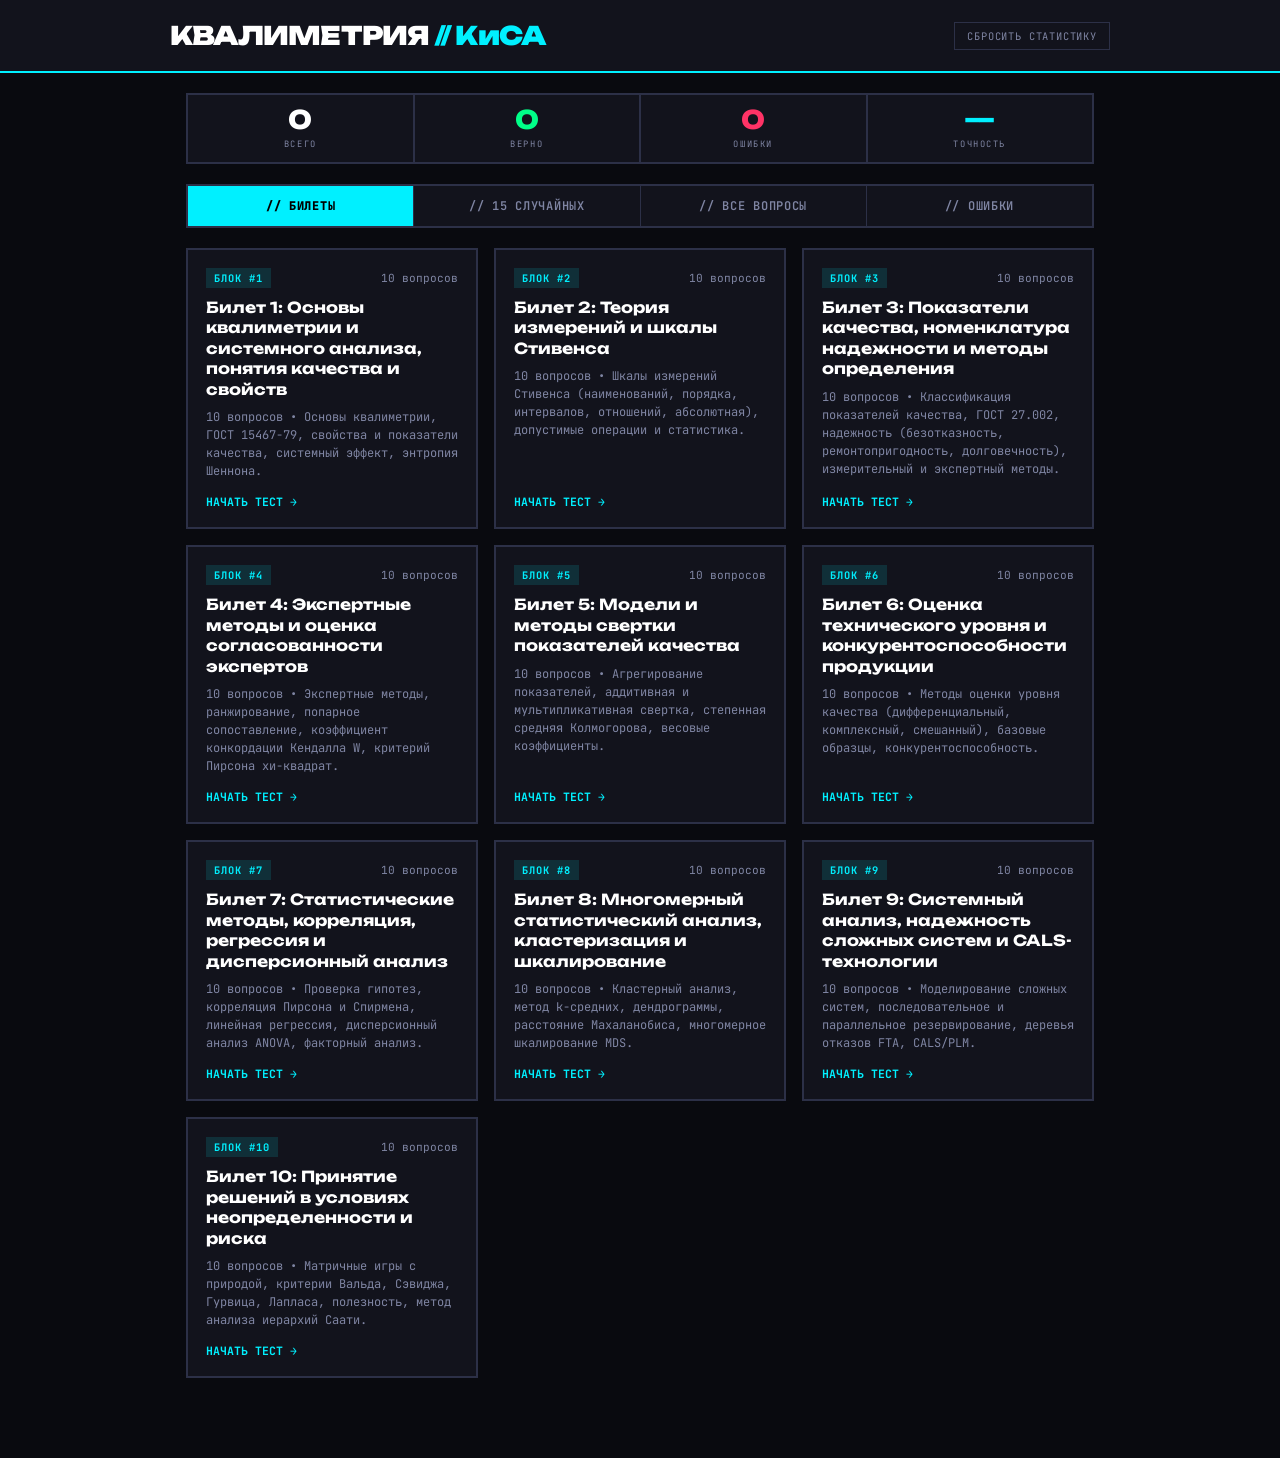
==== commit 999a67d6: "Fix KiSA test questions: 100% sync between options, correct answers and explanations" ====
--- a/index.html
+++ b/index.html
@@ -507,1488 +507,1479 @@
     const ticketsData = {
   "1": {
     "title": "Билет 1: Основы квалиметрии и системного анализа, понятия качества и свойств",
-    "description": "10 вопросов • Научные основы квалиметрии, ГОСТ 15467-79, свойства и показатели качества, системный анализ и энтропия.",
+    "description": "10 вопросов • Основы квалиметрии, ГОСТ 15467-79, свойства и показатели качества, системный эффект, энтропия Шеннона.",
     "questions": [
       {
-        "text": "Каковы фундаментальные цели и предмет исследования квалиметрии как научной дисциплины согласно ГОСТ 15467-79 и трудам В. И. Кириллова?:",
-        "options": [
-          "а) Исследование методологии формирования иерархических структур свойств объектов (деревьев свойств);",
-          "б) Исключительно физическая поверка и калибровка средств измерений электрических величин в лабораториях;",
-          "в) Обоснование математических моделей для агрегирования разнородных показателей качества при принятии инженерных и управленческих решений;",
-          "г) Расчет рыночной равновесной цены потребительских товаров на основе динамики баланса спроса и предложения.",
-          "д) Разработка теории и научных принципов количественной оценки качества всевозможных объектов реального мира (продукции, услуг, процессов);"
-        ],
-        "correct": [
-          4
-        ],
-        "explanation": "Предмет квалиметрии включает количественные методы оценки качества, принципы агрегирования показателей и построение деревьев свойств (а, в, г). Поверка СИ относится к метрологии (б), а рыночное ценообразование — к микроэкономике (д)."
-      },
-      {
-        "text": "В теории квалиметрии разграничиваются понятия «свойство продукции» и «показатель качества». Какие из следующих утверждений точно отражают их соотношение?",
-        "options": [
-          "а) Свойство существует объективно независимо от факта его измерения, тогда как показатель качества требует выбора единиц измерения и методики оценивания;",
-          "б) Показатель качества может быть как единичным (характеризующим одно свойство), так и комплексным (характеризующим совокупность свойств);",
-          "в) Свойство — это объективная способность продукции проявляться при ее создании и эксплуатации, а показатель качества — количественная характеристика одного или нескольких свойств;",
-          "г) Понятия свойства и показателя качества тождественны и используются в нормативной документации как взаимозаменяемые синонимы.",
-          "д) Свойство представляет собой числовую характеристику, а показатель качества является чисто качественной словесной категорией;"
-        ],
-        "correct": [
-          0,
-          1,
-          2
-        ],
-        "explanation": "Свойство — объективная философско-техническая категория, показатель качества — мера его количественного проявления (единичная или комплексная). Они не являются синонимами."
-      },
-      {
-        "text": "Какие из перечисленных показателей относятся к группе «Показателей назначения» промышленной продукции?",
-        "options": [
-          "а) Показатели приспособляемости к режимам применения и внешним климатическим факторам эксплуатации;",
-          "б) Показатели конструктивного состава (габаритные размеры, емкость оперативной памяти, масса блока);",
-          "в) Интенсивность отказов радиоэлектронных компонентов в течение гарантийного срока;",
-          "г) Показатели функциональной эффективности (пропускная способность канала связи, тактовая частота процессора, чувствительность приемника);",
+        "text": "Какова главная цель и предмет исследования квалиметрии как научной дисциплины согласно ГОСТ 15467-79 и трудам В. И. Кириллова?",
+        "options": [
+          "а) Организация бухгалтерского баланса и финансового аудита промышленных предприятий.",
+          "б) Исключительно поверка и метрологическая аттестация эталонных средств измерений электрических величин;",
+          "в) Технологическое проектирование режимов механической обработки конструкционных материалов;",
+          "г) Расчет рыночной равновесной цены потребительских товаров на основе динамики баланса спроса и предложения;",
+          "д) Разработка методологии и математических методов количественной оценки качества всевозможных объектов (продукции, услуг, процессов);"
+        ],
+        "correct": [
+          4
+        ],
+        "explanation": "Правильный ответ: д. Квалиметрия — это наука о способах измерения и количественной оценки качества объектов реального мира (продукции, процессов, услуг). Поверка СИ относится к метрологии (б), расчет рыночной цены — к микроэкономике (г), режимы обработки — к машиностроению (в), а бухучет — к финансам (а)."
+      },
+      {
+        "text": "В теории квалиметрии разграничиваются понятия «свойство продукции» и «показатель качества». Какие из следующих утверждений точно отражают их соотношение? (выберите все верные варианты):",
+        "options": [
+          "а) Свойство — это объективная способность продукции проявляться при ее создании и эксплуатации, а показатель качества — количественная характеристика одного или нескольких свойств;",
+          "б) Понятия свойства и показателя качества полностью тождественны и используются как синонимы.",
+          "в) Показатель качества может быть как единичным (характеризующим одно свойство), так и комплексным (совокупность свойств);",
+          "г) Свойство существует объективно независимо от факта его измерения, тогда как показатель качества требует выбора единиц измерения и методики оценивания;",
+          "д) Свойство представляет собой числовую величину, а показатель качества является чисто качественной словесной категорией;"
+        ],
+        "correct": [
+          0,
+          2,
+          3
+        ],
+        "explanation": "Правильные ответы: а, в, г. Свойство — это объективная техническая категория, существующая независимо от измерения, а показатель качества — его количественная мера (единичная или комплексная). Утверждения б и д ошибочны: свойство не является числом, и эти термины не синонимы."
+      },
+      {
+        "text": "Какие из перечисленных групп показателей относятся к группе «Показателей назначения» промышленной продукции по ГОСТ 15467-79? (выберите все верные варианты):",
+        "options": [
+          "а) Интенсивность отказов электронных компонентов в течение гарантийного срока эксплуатации;",
+          "б) Показатели функциональной эффективности (пропускная способность канала связи, быстродействие процессора);",
+          "в) Показатели конструктивного состава (габаритные размеры, объем буферной памяти, масса блока);",
+          "г) Показатели приспособляемости к режимам применения и внешним климатическим факторам;",
           "д) Удельная трудоемкость технического обслуживания и средняя стоимость планового ремонта."
         ],
         "correct": [
-          0,
-          1,
-          3
-        ],
-        "explanation": "Показатели назначения делятся на функциональные, конструктивные и приспособляемости (а, б, г). Интенсивность отказов относится к надежности (в), а трудоемкость ТО — к технологичности/эксплуатационным затратам (д)."
+          1,
+          2,
+          3
+        ],
+        "explanation": "Правильные ответы: б, в, г. В квалиметрии показатели назначения делятся на функциональные, конструктивные и приспособляемости. Интенсивность отказов относится к надежности (а), а трудоемкость ТО — к показателям технологичности и эксплуатационных затрат (д)."
       },
       {
         "text": "Каково ключевое различие между категориями «Качество продукции» и «Уровень качества продукции»?",
         "options": [
-          "а) Качество измеряется исключительно в безразмерных коэффициентах от 0 до 1, а уровень качества имеет строго физическую размерность;",
-          "б) Для определения уровня качества обязательно требуется наличие базы сравнения (аналога, эталона или требований стандарта);",
-          "в) Качество продукции изменяется во времени при эксплуатации, а уровень качества является неизменной физической константой изделия;",
-          "г) Оценка уровня качества всегда носит сравнительный характер относительно заданных требований или аналогов.",
-          "д) Качество — это совокупность внутренних свойств объекта, а уровень качества — относительная мера, полученная путем сопоставления показателей оцениваемого объекта с базовыми (эталонными) значениями;"
-        ],
-        "correct": [
-          1,
-          3,
-          4
-        ],
-        "explanation": "Уровень качества — это относительная характеристика, основанная на сравнении совокупности показателей качества с базовыми образцами (а, в, д). Качество может описываться абсолютными величинами, а уровень — относительными."
-      },
-      {
-        "text": "Какие из следующих научных принципов сформулированы в квалиметрии (по Г. Г. Азгальдову и В. И. Кириллову) как базовые правила оценивания?",
-        "options": [
-          "а) Принцип приоритета стоимости: экономические затраты всегда должны доминировать над функциональными показателями качества.",
-          "б) Принцип независимости по предпочтению: значимость одного свойства на данном уровне иерархии не должна зависеть от численного значения другого свойства;",
-          "в) Принцип аддитивности: любые показатели качества можно суммировать без использования весовых коэффициентов;",
-          "г) Принцип относительности: оценка качества всегда соотносится с конкретной потребностью, базовыми образцами и условиями эксплуатации;",
-          "д) Принцип иерархичности: качество сложного объекта представляется многоуровневой древовидной структурой от общих свойств к единичным;"
-        ],
-        "correct": [
-          1,
-          3,
-          4
-        ],
-        "explanation": "Базовые принципы квалиметрии: относительность, иерархичность структуры свойств и независимость по предпочтению (а, б, г). Недифференцированное суммирование (в) и доминирование стоимости (д) противоречат теории."
-      },
-      {
-        "text": "Что в системном анализе понимается под свойством «Эмерджентности» (системного эффекта)?",
-        "options": [
-          "а) Несводимость свойств целостной системы к простой сумме свойств ее составных компонентов;",
-          "б) Способность системы сохранять устойчивое динамическое равновесие при внешних возмущениях;",
-          "в) Наличие у системы качественно новых интегративных свойств, которые принципиально отсутствуют у ее отдельных элементов, взятых изолированно;",
-          "г) Полная декомпозируемость любого процесса на независимые линейные дифференциальные уравнения;",
-          "д) Монотонное возрастание энтропии в открытых термодинамических информационных системах."
-        ],
-        "correct": [
-          2
-        ],
-        "explanation": "Эмерджентность (целостность, системный эффект) означает появление у системы новых качеств, не сводимых к свойствам отдельных частей (а, в). Сохранение равновесия — это гомеостаз (б)."
-      },
-      {
-        "text": "Какая математическая формула выражает информационную энтропию дискретной системы по К. Шеннону при наличии $n$ возможных состояний системы с вероятностями $p_i$?",
-        "options": [
-          "а) $H(X) = \\sum_{i=1}^n p_i^2$;",
+          "а) Качество относится только к готовой продукции на складе, а уровень качества — к сырью и полуфабрикатам;",
+          "б) Качество неизменно во времени, а уровень качества меняется каждый рабочий день согласно графику дежурств;",
+          "в) Качество измеряется исключительно в рублях, а уровень качества — в процентах брака на производстве;",
+          "г) Уровень качества — это относительная характеристика, основанная на сопоставлении совокупности показателей качества оцениваемого объекта с базовыми (эталонными) значениями;",
+          "д) Между качеством и уровнем качества различий нет, это идентичные термины стандарта."
+        ],
+        "correct": [
+          3
+        ],
+        "explanation": "Правильный ответ: г. Согласно ГОСТ 15467-79 и Кириллову, качество — совокупность свойств продукции, а уровень качества — относительная мера, полученная путем сопоставления показателей объекта с базовыми значениями (аналогами, эталонами)."
+      },
+      {
+        "text": "Какие из приведенных научных принципов сформулированы в квалиметрии (по Г. Г. Азгальдову и В. И. Кириллову) как базовые правила оценивания? (выберите все верные варианты):",
+        "options": [
+          "а) Принцип абсолютного приоритета затрат: экономические затраты всегда строго доминируют над функциональными параметрами.",
+          "б) Принцип иерархичности: качество сложного объекта представляется многоуровневой древовидной структурой от общих свойств к единичным;",
+          "в) Принцип относительности: оценка качества всегда соотносится с конкретной потребностью, базовыми образцами и условиями применения;",
+          "г) Принцип независимости по предпочтению: значимость одного свойства на данном уровне иерархии не должна зависеть от значения другого свойства;",
+          "д) Принцип аддитивности без весов: любые показатели качества можно суммировать напрямую без учета их относительной важности;"
+        ],
+        "correct": [
+          1,
+          2,
+          3
+        ],
+        "explanation": "Правильные ответы: б, в, г. Базовые принципы квалиметрии: относительность оценки, иерархичность структуры свойств и независимость свойств по предпочтению. Простое суммирование без весов (д) и абсолютный примат затрат (а) прямо противоречат теории квалиметрии."
+      },
+      {
+        "text": "Что в системном анализе понимается под фундаментальным свойством «Эмерджентности» (системного эффекта)? (выберите все верные варианты):",
+        "options": [
+          "а) Наличие у целостной системы качественно новых интегративных свойств, принципиально отсутствующих у ее составных элементов, взятых изолированно;",
+          "б) Полная декомпозируемость любого процесса управления на систему линейных алгебраических уравнений;",
+          "в) Монотонное самопроизвольное возрастание энтропии в замкнутых термодинамических структурах.",
+          "г) Несводимость совокупных свойств целостной системы к простой аддитивной сумме свойств ее компонентов;",
+          "д) Способность системы сохранять устойчивое динамическое равновесие при внешних возмущающих воздействиях;"
+        ],
+        "correct": [
+          0,
+          3
+        ],
+        "explanation": "Правильные ответы: а, г. Эмерджентность (целостность, системный эффект) — возникновение у системы новых интегративных свойств, не сводимых к сумме свойств частей. Сохранение равновесия (д) — это гомеостаз, а рост энтропии (в) — второй закон термодинамики."
+      },
+      {
+        "text": "Какая математическая формула выражает информационную энтропию дискретной системы по К. Шеннону при наличии $n$ состояний с вероятностями $p_i$?",
+        "options": [
+          "а) $H(X) = -\\sum_{i=1}^n p_i \\log_2 p_i$;",
           "б) $H(X) = 1 - \\prod_{i=1}^n (1 - p_i)$;",
-          "в) $H(X) = -\\sum_{i=1}^n p_i \\log_2 p_i$;",
-          "г) $H(X) = \\sum_{i=1}^n p_i \\log_2 \\left(\\frac{1}{p_i}\\right)$;",
-          "д) $H(X) = \\frac{1}{n} \\sum_{i=1}^n \\ln p_i$."
-        ],
-        "correct": [
-          2
-        ],
-        "explanation": "Формула Шеннона записывается как $H(X) = -\\sum p_i \\log_2 p_i$, что математически тождественно $\\sum p_i \\log_2 (1/p_i)$ за счет выноса знака минус из логарифма."
-      },
-      {
-        "text": "Какие из перечисленных системных характеристик отражают понятие «Гомеостаз» сложной технической системы?",
-        "options": [
-          "а) Мгновенное прекращение функционирования системы при выходе из строя одного резервного элемента.",
-          "б) Способность системы поддерживать существенные переменные и показатели качества в допустимых пределах при воздействии возмущений внешней среды;",
-          "в) Наличие механизмов отрицательной обратной связи, компенсирующих отклонения параметров системы от заданного уровня;",
-          "г) Полная неизменность топологии и физической структуры системы при любых внешних воздействиях;",
-          "д) Необратимый переход системы в состояние максимального хаоса и неопределенности;"
-        ],
-        "correct": [
-          1
-        ],
-        "explanation": "Гомеостаз — это свойство системы сохранять внутреннее динамическое постоянство и критические параметры функционирования благодаря отрицательной обратной связи (а, б)."
-      },
-      {
-        "text": "В квалиметрии различают три направления: общую, специальную и предметную. Какие объекты исследует «Специальная квалиметрия»?",
-        "options": [
-          "а) Исключительно юридические правила регистрации патентов и сертификатов соответствия.",
-          "б) Специфические методы оценивания, обусловленные природой масштабных групп объектов;",
-          "в) Общетеоретические законы и философские категории теории качества без привязки к классам объектов;",
-          "г) Количественную оценку качества конкретных единичных марок продукции (например, транзистора марки КТ315 или маршрутизатора Cisco 2901);",
-          "д) Методы оценки качества конкретных однородных классов объектов со специфическими особенностями (экспертная квалиметрия, квалиметрия программного обеспечения, квалиметрия труда);"
-        ],
-        "correct": [
-          1,
-          4
-        ],
-        "explanation": "Специальная квалиметрия разрабатывает методы для крупных классов объектов (ПО, труд, экспертные оценки — б, г). Общая изучает теорию (а), а предметная — конкретные единичные изделия (в)."
-      },
-      {
-        "text": "Какие этапы входят в стандартный системный цикл квалиметрической оценки качества технического объекта?",
-        "options": [
-          "а) Произвольный выбор наилучшего образца экспертом без фиксации числовых измерений.",
-          "б) Выбор базы сравнения и определение весовых коэффициентов показателей;",
-          "в) Построение иерархической структуры свойств (дерева показателей качества);",
-          "г) Формулирование цели оценивания и определение условий эксплуатации объекта;",
-          "д) Измерение единичных показателей, их нормализация и расчет комплексного показателя;"
-        ],
-        "correct": [
-          1,
-          2,
-          3,
-          4
-        ],
-        "explanation": "Научный квалиметрический цикл включает постановку цели, декомпозицию, выбор базы и весов, измерение, нормализацию и комплексный расчет (а, б, в, г). Субъективный выбор без расчетов (д) недопустим."
+          "в) $H(X) = \\sqrt{\\sum_{i=1}^n (p_i - \bar{p})^2}$.",
+          "г) $H(X) = \\sum_{i=1}^n p_i^2$;",
+          "д) $H(X) = \frac{1}{n} \\sum_{i=1}^n \\ln p_i$;"
+        ],
+        "correct": [
+          0
+        ],
+        "explanation": "Правильный ответ: а. Формула Клода Шеннона для энтропии дискретной системы имеет вид $H(X) = -\\sum_{i=1}^n p_i \\log_2 p_i$ (или эквивалентно $\\sum p_i \\log_2 (1/p_i)$). Вариант а — индекс Херфиндаля, в — параллельная надежность, д — стандартное отклонение."
+      },
+      {
+        "text": "Какие из перечисленных системных характеристик отражают понятие «Гомеостаз» сложного технического объекта? (выберите все верные варианты):",
+        "options": [
+          "а) Мгновенное прекращение функционирования объекта при отказе одного резервного узла;",
+          "б) Наличие контуров отрицательной обратной связи, компенсирующих возникающие возмущения параметров;",
+          "в) Самопроизвольный лавинообразный переход системы в хаотическое состояние при малых флуктуациях.",
+          "г) Способность системы поддерживать существенные переменные и показатели качества в допустимых пределах при воздействии внешней среды;",
+          "д) Полная неизменность физической топологии системы при любых катастрофических разрушениях компонентов;"
+        ],
+        "correct": [
+          1,
+          3
+        ],
+        "explanation": "Правильные ответы: б, г. Гомеостаз — свойство системы поддерживать динамическое постоянство внутренней среды и показателей функционирования за счет регуляторных механизмов отрицательной обратной связи. Варианты в, г, д описывают абсолютную хрупкость либо неустойчивость."
+      },
+      {
+        "text": "В квалиметрии выделяют общую, специальную и предметную ветви. Какие задачи и объекты исследует «Специальная квалиметрия»? (выберите все верные варианты):",
+        "options": [
+          "а) Количественную оценку единичных конкретных изделий (например, интегральной микросхемы К561ЛА7 или резистора МЛТ-0.25);",
+          "б) Методы оценки качества масштабных однородных классов объектов со специфическими особенностями (квалиметрия программного обеспечения, квалиметрия труда, экспертная квалиметрия);",
+          "в) Исключительно юридические правила регистрации товарных знаков в патентных бюро.",
+          "г) Методики оценивания, обусловленные специфической социальной или информационной природой больших групп объектов;",
+          "д) Разработку философских общенаучных концепций теории качества без привязки к классам объектов;"
+        ],
+        "correct": [
+          1,
+          3
+        ],
+        "explanation": "Правильные ответы: б, г. Специальная квалиметрия изучает методы оценки специфических классов объектов (ПО, труд, услуги, экспертные оценки). Общая квалиметрия изучает общетеоретические законы (д), а предметная — оценивает конкретные изделия и марки продукции (а)."
+      },
+      {
+        "text": "Какова правильная последовательность начальных этапов квалиметрической оценки качества технического объекта?",
+        "options": [
+          "а) Нормализация показателей $\\to$ отмена стандартов $\\to$ субъективное утверждение акта приемки.",
+          "б) Произвольный выбор наилучшего образца экспертом без фиксации измерений и параметров;",
+          "в) Измерение единичных показателей $\\to$ расчет цены $\\to$ утилизация базового образца;",
+          "г) Определение цели оценки $\\to$ построение дерева свойств $\\to$ выбор базы сравнения и весов $\\to$ измерение и расчет показателей;",
+          "д) Сначала расчет комплексного показателя, затем построение дерева свойств и в конце формулирование цели;"
+        ],
+        "correct": [
+          3
+        ],
+        "explanation": "Правильный ответ: г. Классический цикл квалиметрии строго иерархичен: формулирование цели и условий $\\to$ декомпозиция и построение дерева свойств $\\to$ выбор базы сравнения и весовых коэффициентов $\\to$ измерение единичных показателей, нормализация и свертка в комплексный показатель."
       }
     ]
   },
   "2": {
     "title": "Билет 2: Теория измерений и шкалы Стивенса",
-    "description": "10 вопросов • Номинальная, порядковая, интервальная шкалы, шкала отношений и абсолютная. Допустимые математические преобразования и инвариантные статистики.",
+    "description": "10 вопросов • Шкалы измерений Стивенса (наименований, порядка, интервалов, отношений, абсолютная), допустимые операции и статистика.",
     "questions": [
       {
-        "text": "Какие свойства и допустимые операции характеризуют «Шкалу наименований (номинальную шкалу)» по Стивенсу?",
-        "options": [
-          "а) В качестве корректной статистической меры центральной тенденции допускает только вычисление моды;",
-          "б) Допускает любое взаимно однозначное преобразование (подстановку): $y = f(x)$, где $f$ — взаимно однозначная функция;",
-          "в) Задает лишь отношение эквивалентности (равенства или различия: $A = B$ или $A \\neq B$);",
-          "г) Позволяет ранжировать объекты по принципу «больше — меньше» ($A > B$);",
-          "д) Позволяет законно вычислять среднее арифметическое и среднее геометрическое значений."
-        ],
-        "correct": [
-          0,
-          1,
+        "text": "Какая математическая группа преобразований и какие статистики допустимы в «Шкале наименований (номинальной шкале)»?",
+        "options": [
+          "а) Преобразования подобия $y = ax$ ($a > 0$); допустимо среднее геометрическое;",
+          "б) Строго монотонно возрастающие преобразования; допустима медиана и квартили;",
+          "в) Любые взаимно однозначные преобразования (подстановки); допустима только мода и частотный анализ;",
+          "г) Только тождественное преобразование $y = x$; допустимы абсолютно все математические операции.",
+          "д) Линейные преобразования $y = ax + b$; допустимо среднее арифметическое и дисперсия;"
+        ],
+        "correct": [
           2
         ],
-        "explanation": "В номинальной шкале фиксируется только равенство/различие (а), инвариантом является взаимно однозначное преобразование (б), а из средних величин имеет смысл только мода (г). Отношения порядка и расчет среднего недопустимы."
-      },
-      {
-        "text": "В чем заключается фундаментальная математическая специфика «Шкалы порядка (ранговой шкалы)»?",
-        "options": [
-          "а) В качестве инвариантной меры центральной тенденции позволяет использовать медиану и квантили (квартили, процентили);",
-          "б) Позволяет выполнять физические операции сложения рангов и деления их разностей;",
-          "в) Допускает любое строго монотонно возрастающее преобразование: $y = f(x)$, при котором если $x_1 > x_2$, то $f(x_1) > f(x_2)$;",
-          "г) Задает отношение строгого порядка ($A > B$ или $A < B$), но не определяет расстояние между точками шкалы;",
-          "д) Определяет точное кратное соотношение («объект А в 2 раза лучше объекта Б»)."
-        ],
-        "correct": [
-          0,
-          2,
-          3
-        ],
-        "explanation": "Порядковая шкала задает лишь ранги (а), инвариантна к монотонным преобразованиям (б), допускает медиану и квартили (в). Операции сложения, вычитания и кратных отношений в ней не имеют физического смысла."
-      },
-      {
-        "text": "Каковы свойства «Шкалы интервалов» и какие математические операции в ней являются корректными?",
-        "options": [
-          "а) Имеет установленную единицу измерения, но произвольную (условную) точку отсчета (условный нуль);",
-          "б) Допускает линейное преобразование вида $y = a \\cdot x + b$, где $a > 0$, а $b$ — произвольный сдвиг нуля;",
-          "в) Позволяет утверждать, что при температуре $20^\\circ\\text{C}$ в два раза теплее, чем при $10^\\circ\\text{C}$;",
-          "г) Сохраняет неизменным отношение интервалов (разностей) между величинами: $\\frac{x_1 - x_2}{x_3 - x_4} = \\text{inv}$;",
-          "д) Допускает вычисление среднего арифметического, дисперсии и среднеквадратического отклонения."
-        ],
-        "correct": [
-          0,
-          1,
+        "explanation": "Правильный ответ: в. Номинальная шкала фиксирует лишь эквивалентность ($A = B$ или $A \\neq B$). Она инвариантна относительно взаимно однозначных преобразований (подстановок), а из мер центральной тенденции имеет математический смысл только мода."
+      },
+      {
+        "text": "В чем заключается математическая специфика «Шкалы порядка (ранговой шкалы)» по Стивенсу? (выберите все верные варианты):",
+        "options": [
+          "а) Допускает вычисление корректного среднего арифметического и дисперсии.",
+          "б) Допускает любое строго монотонно возрастающее преобразование $y = f(x)$, сохраняющее порядок рангов;",
+          "в) В качестве инвариантной меры центральной тенденции позволяет использовать медиану и квантили (квартили, процентили);",
+          "г) Позволяет вычислять разности рангов и утверждать, что разница между 1 и 2 местом равна разнице между 4 и 5 местом;",
+          "д) Задает отношение строгого порядка ($A > B$ или $A < B$), но не определяет величину расстояния между объектами;"
+        ],
+        "correct": [
+          1,
+          2,
+          4
+        ],
+        "explanation": "Правильные ответы: б, в, д. Порядковая шкала отражает только отношения порядка, инвариантна к монотонным возрастающим преобразованиям, а допустимой мерой центральной тенденции является медиана. Вычисление среднего арифметического (а) и сложение/вычитание рангов (г) в ней некорректны."
+      },
+      {
+        "text": "Каковы свойства «Шкалы интервалов» и какие математические операции в ней являются корректными? (выберите все верные варианты):",
+        "options": [
+          "а) Имеет установленную единицу измерений, но условную (произвольно выбранную) точку отсчета (условный нуль);",
+          "б) Сохраняет неизменным отношение интервалов (разностей) между величинами: $\\frac{x_1 - x_2}{x_3 - x_4} = \\text{inv}$;",
+          "в) Допускает вычисление среднего арифметического, дисперсии и коэффициента корреляции Пирсона;",
+          "г) Позволяет утверждать, что температура $40^\\circ\\text{C}$ ровно в 2 раза выше, чем $20^\\circ\\text{C}$.",
+          "д) Допускает линейные преобразования вида $y = a \\cdot x + b$, где $a > 0$, а $b$ — произвольный сдвиг нуля;"
+        ],
+        "correct": [
+          0,
+          1,
+          2,
+          4
+        ],
+        "explanation": "Правильные ответы: а, б, в, д. Шкала интервалов (например, шкала Цельсия) имеет условный нуль, инвариантна к линейным преобразованиям $y = ax+b$, сохраняет отношения интервалов и допускает вычисление среднего арифметического. Утверждение д неверно: кратные отношения (в $k$ раз) при условном нуле бессмысленны ($40^\\circ\\text{C} = 313.15\\,\\text{K}$, $20^\\circ\\text{C} = 293.15\\,\\text{K}$, отношение $\\approx 1.068$, а не 2)."
+      },
+      {
+        "text": "Какое из приведенных свойств является определяющим для «Шкалы отношений» в отличие от шкалы интервалов?",
+        "options": [
+          "а) Инвариантность к произвольному нелинейному логарифмическому сдвигу;",
+          "б) Наличие естественного, абсолютного нуля, означающего полное отсутствие измеряемого свойства;",
+          "в) Возможность использования только моды и медианы;",
+          "г) Отсутствие единицы измерений;",
+          "д) Запрет на использование операции умножения на положительную константу."
+        ],
+        "correct": [
+          1
+        ],
+        "explanation": "Правильный ответ: б. Главное отличие шкалы отношений (масса, длина, сопротивление, температура в Кельвинах) от шкалы интервалов — наличие естественного абсолютного нуля, что делает инвариантными отношения величин ($y = ax, a > 0$) и позволяет судить, во сколько раз одно значение больше другого."
+      },
+      {
+        "text": "Какие из перечисленных физических величин и шкал относятся к «Шкале отношений»? (выберите все верные варианты):",
+        "options": [
+          "а) Масса физического тела (в килограммах, кг);",
+          "б) Календарная дата по григорианскому летоисчислению (год от Рождества Христова).",
+          "в) Температура по шкале Цельсия ($^\\circ\\text{C}$);",
+          "г) Электрическое сопротивление проводника (в Омах, Ом);",
+          "д) Абсолютная термодинамическая температура (в Кельвинах, К);"
+        ],
+        "correct": [
+          0,
           3,
           4
         ],
-        "explanation": "Шкала интервалов (например, шкала Цельсия) имеет условный нуль, допускает линейное преобразование $ax+b$, сохраняет отношения разностей и позволяет считать среднее арифметическое и дисперсию (а, б, в, д). Суждение о кратности (г) некорректно из-за отсутствия абсолютного нуля."
-      },
-      {
-        "text": "Какие из перечисленных физических величин и параметров измеряются строго в «Шкале отношений»?",
-        "options": [
-          "а) Электрическое сопротивление проводника (в Омах) и масса изделия (в кг);",
-          "б) Абсолютная термодинамическая температура в Кельвинах ($T$, К);",
-          "в) Температура воздуха по шкале Цельсия ($^\\circ\\text{C}$);",
-          "г) Тактовая частота процессора (в Гц) и скорость передачи данных (в бит/с);",
-          "д) Календарный год летоисчисления (наша эра)."
-        ],
-        "correct": [
-          1
-        ],
-        "explanation": "Шкала отношений требует естественного абсолютного нуля (полного отсутствия величины): Кельвины, частота, скорость, сопротивление, масса (а, б, г). Шкала Цельсия и календарные даты — это шкалы интервалов (условный нуль)."
-      },
-      {
-        "text": "Какое математическое преобразование является допустимым (сохраняющим инвариантность) для «Шкалы отношений»?",
-        "options": [
-          "а) Произвольное строго монотонное нелинейное преобразование $y = x^3 + 5$;",
-          "б) Умножение на положительный коэффициент пропорциональности при сохранении фиксированного нуля.",
-          "в) Логарифмическое смещение шкалы $y = \\ln(x + c)$;",
-          "г) Линейное преобразование со смещением нуля: $y = a \\cdot x + b$ при $b \\neq 0$;",
-          "д) Преобразование подобия: $y = a \\cdot x$, где $a > 0$ (изменение масштаба единицы измерения);"
-        ],
-        "correct": [
-          4
-        ],
-        "explanation": "Для шкалы отношений допустимо только преобразование подобия $y = ax, a > 0$ (переход от килограммов к граммам, от секунд к часам). Смещение нуля ($b \\neq 0$) разрушает абсолютный нуль."
-      },
-      {
-        "text": "В каких шкалах измерений классификации Стивенса допустимо корректное вычисление «Среднего геометрического» значений?",
-        "options": [
-          "а) В шкале наименований (номинальной);",
-          "б) В шкале интервалов (шкале температур Цельсия);",
-          "в) В шкале строгого порядка.",
-          "г) В шкале отношений;",
-          "д) В абсолютной шкале (шкале счета и безразмерных вероятностей);"
-        ],
-        "correct": [
-          3
-        ],
-        "explanation": "Среднее геометрическое инвариантно только относительно масштабных преобразований вида $y = ax$, поэтому оно строго допустимо только в шкале отношений и абсолютной шкале (а, б)."
-      },
-      {
-        "text": "Что представляет собой «Абсолютная шкала» в квалиметрии и теории измерений?",
-        "options": [
-          "а) Шкала балльных экспертных оценок от 1 до 10.",
-          "б) Шкала, для которой единственным допустимым преобразованием является тождественное: $y = x$;",
-          "в) Шкала, обладающая естественным абсолютным нулем и естественной (не зависящей от соглашений) единицей измерения;",
-          "г) Шкала счета предметов (число отказов, число каналов) и шкала вероятностей $[0, 1]$;",
-          "д) Шкала, допускающая произвольный сдвиг нуля и произвольное изменение шага;"
-        ],
-        "correct": [
-          1,
-          2,
-          3
-        ],
-        "explanation": "Абсолютная шкала — шкала счета и безразмерных величин (вероятность, КПД, штуки). В ней фиксирован и нуль, и единица счета, поэтому допустимо только тождественное преобразование $y = x$."
-      },
-      {
-        "text": "Какие ошибки совершаются при некорректном переносе операций интервальной шкалы на порядковые (ранговые) данные?",
-        "options": [
-          "а) Необоснованное вычисление среднего арифметического баллов или рангов экспертов при неравных психологических интервалах шкалы;",
-          "б) Неправомерное применение параметрических статистических критериев (критерия Стьюдента, дисперсионного анализа ANOVA) без проверки нормальности и метричности;",
-          "в) Построение вариационных рядов частот встречаемости градаций.",
-          "г) Ложное предположение о том, что разность между оценками 4 и 5 точно равна разности между оценками 2 и 3;",
-          "д) Использование моды и медианы для описания центральной тенденции выборочных оценок;"
-        ],
-        "correct": [
-          0,
-          1,
-          3
-        ],
-        "explanation": "Грубые ошибки в квалиметрии: расчет среднего арифметического рангов (а), предположение о равенстве интервалов баллов (б) и применение параметрических тестов Стьюдента к неметрическим данным (г)."
-      },
-      {
-        "text": "Для нормирования показателей качества часто используются функции желательности. Какой вид имеет классическая односторонняя функция желательности Харрингтона?",
-        "options": [
-          "а) $d = 1 - \\exp(-y)$;",
-          "б) $d = \\exp(-\\exp(-y))$, принимающая значения в строго ограниченном диапазоне $[0, 1]$.",
-          "в) $d = \\exp(-y^2)$;",
-          "г) $d = \\frac{1}{1 + \\exp(-y)}$;",
-          "д) $d = \\exp(-\\exp(-y))$, где $y$ — кодированное безразмерное значение показателя;"
-        ],
-        "correct": [
-          4
-        ],
-        "explanation": "Функция желательности Харрингтона имеет строго аналитический вид двойной экспоненты $d = \\exp(-\\exp(-y))$ и монотонно отображает числовую ось $y \\in (-\\infty, +\\infty)$ на отрезок $[0, 1]$ (а, д)."
-      },
-      {
-        "text": "Какие стандартные градации психофизической шкалы Харрингтона соответствуют диапазонам числовых значений функции желательности $d$?",
-        "options": [
-          "а) $0.80 \\le d \\le 1.00$ — «очень хорошо» (отличное качество);",
-          "б) $0.37 \\le d < 0.63$ — «удовлетворительно» (допустимый предел);",
-          "в) $d < 0.20$ — «очень плохо» (брак, критическое несоответствие).",
-          "г) $0.20 \\le d < 0.37$ — «плохо»;",
-          "д) $0.63 \\le d < 0.80$ — «хорошо»;"
-        ],
-        "correct": [
-          0,
-          1,
-          2,
-          3,
-          4
-        ],
-        "explanation": "Все 5 диапазонов точно соответствуют канонической шкале Харрингтона: точки перегиба $1/e \\approx 0.37$ и $1 - 1/e \\approx 0.63$ задают ключевые границы допустимости качества."
+        "explanation": "Правильные ответы: а, г, д. Температура в Кельвинах, сопротивление и масса имеют естественный нуль (шкала отношений). Шкала Цельсия (в) и календарный год (б) имеют искусственную точку отсчета и относятся к шкале интервалов."
+      },
+      {
+        "text": "Что представляет собой «Абсолютная шкала» по классификации Стивенса? (выберите все верные варианты):",
+        "options": [
+          "а) Шкалу, используемую для подсчета дискретных объектов (число дефектов, количество отказов, число элементов);",
+          "б) Шкалу, единственным допустимым преобразованием которой является тождественное преобразование: $y = x$;",
+          "в) Шкалу, обладающую как естественным абсолютным нулем, так и естественной (не зависящей от договоренностей) единицей измерения;",
+          "г) Шкалу, допускающую произвольный аддитивный сдвиг $y = x + C$ при неизменной единице масштаба;",
+          "д) Шкалу с непрерывным бесконечным множеством равноправных условных нулей."
+        ],
+        "correct": [
+          0,
+          1,
+          2
+        ],
+        "explanation": "Правильные ответы: а, б, в. В абсолютной шкале (счет объектов, безразмерные вероятности, относительные коэффициенты) нуль и единица естественны, допустимо только тождественное преобразование $y = x$. Варианты г и д противоречат определению абсолютной шкалы."
+      },
+      {
+        "text": "Какая статистическая мера центральной тенденции является математически инвариантной для порядковой (ранговой) шкалы?",
+        "options": [
+          "а) Медиана (и квантили);",
+          "б) Среднее арифметическое взвешенное;",
+          "в) Среднее гармоническое;",
+          "г) Выборочная дисперсия.",
+          "д) Среднее геометрическое;"
+        ],
+        "correct": [
+          0
+        ],
+        "explanation": "Правильный ответ: а. Для порядковой шкалы инвариантной мерой является медиана, так как она зависит исключительно от порядка элементов и сохраняется при любых строго монотонных преобразованиях. Средние степенные величины (в, д, б, г) требуют операций сложения, недопустимых в шкале порядка."
+      },
+      {
+        "text": "Какая грубая методологическая ошибка возникает при вычислении среднего арифметического баллов в порядковой 5-балльной шкале оценивания качества? (выберите все верные варианты):",
+        "options": [
+          "а) Неявно постулируется ложная гипотеза о равенстве интервалов между баллами (будто разность между 'отлично' и 'хорошо' равна разности между 'хорошо' и 'удовлетворительно');",
+          "б) Результат усреднения теряет инвариантность при нелинейном монотонном преобразовании шкалы баллов;",
+          "в) Нарушается закон сохранения энергии в измерительном приборе;",
+          "г) Операция вычисления среднего арифметического запрещена физическими законами квантовой механики.",
+          "д) Среднее арифметическое в порядковой шкале искажает ранжирование объектов;"
+        ],
+        "correct": [
+          0,
+          1,
+          4
+        ],
+        "explanation": "Правильные ответы: а, б, д. Усреднение порядковых баллов некорректно, так как расстояния между соседними категориями субъективны и неравны, а порядок средних может измениться при допустимом монотонном перешкалировании. Варианты г и д абсурдны."
+      },
+      {
+        "text": "Какие из перечисленных измерительных шкал относятся к классу метрических (количественных) шкал? (выберите все верные варианты):",
+        "options": [
+          "а) Шкала наименований (номинальная);",
+          "б) Шкала интервалов;",
+          "в) Абсолютная шкала.",
+          "г) Шкала порядка (ранговая);",
+          "д) Шкала отношений;"
+        ],
+        "correct": [
+          1,
+          2,
+          4
+        ],
+        "explanation": "Правильные ответы: б, в, д. Метрическими (количественными) шкалами являются интервалы, отношения и абсолютная шкала. Шкалы наименований (а) и порядка (г) являются неметрическими (качественными)."
+      },
+      {
+        "text": "Какая шкала измерений используется для представления вероятностей безотказной работы $P(t)$ и коэффициентов весомости свойств в квалиметрии?",
+        "options": [
+          "а) Порядковая ранговая шкала безразмерных чисел;",
+          "б) Шкала интервалов с произвольной температурой замерзания.",
+          "в) Шкала разностей с бесконечным отрицательным диапазоном;",
+          "г) Номинальная качественная шкала наименований;",
+          "д) Абсолютная шкала с диапазоном допустимых значений от 0 до 1;"
+        ],
+        "correct": [
+          4
+        ],
+        "explanation": "Правильный ответ: д. Вероятности, относительные веса (суммирующиеся к 1) и нормализованные комплексные оценки принадлежат абсолютной шкале: они безразмерны, имеют естественный нуль (0) и естественную единицу (1), и не допускают произвольных масштабирований."
       }
     ]
   },
   "3": {
-    "title": "Билет 3: Номенклатура показателей качества и дерево свойств",
-    "description": "10 вопросов • Классификация показателей (назначения, надежности, технологичности, эргономики). Правила построения иерархических деревьев свойств.",
+    "title": "Билет 3: Показатели качества, номенклатура надежности и методы определения",
+    "description": "10 вопросов • Классификация показателей качества, ГОСТ 27.002, надежность (безотказность, ремонтопригодность, долговечность), измерительный и экспертный методы.",
     "questions": [
       {
-        "text": "По степени охвата свойств оцениваемой продукции показатели качества подразделяются на:",
-        "options": [
-          "а) Единичные показатели (характеризуют только одно простое свойство объекта);",
-          "б) Интегральные показатели (отражают соотношение суммарного полезного эффекта и полных затрат на создание и эксплуатацию);",
-          "в) Групповые показатели (комплексные показатели, относящиеся к определенной выделенной группе свойств);",
-          "г) Комплексные показатели (характеризуют совокупность нескольких взаимосвязанных свойств);",
-          "д) Стохастические псевдопоказатели неопределенности."
-        ],
-        "correct": [
-          0,
-          1,
-          2,
-          3
-        ],
-        "explanation": "Классификация по степени охвата: единичные, комплексные, групповые и интегральные показатели (а, б, в, г). Термин «стохастические псевдопоказатели» является фиктивным."
-      },
-      {
-        "text": "Каким строгим правилам должно удовлетворять корректно построенное «Дерево свойств (показателей) качества» в квалиметрии?",
-        "options": [
-          "а) Правило отсутствия дублирования: ни одно элементарное свойство не должно входить одновременно в разные ветви одного дерева;",
-          "б) Правило взаимной компенсации: при наличии хотя бы одного нулевого показателя все остальные автоматически удваиваются;",
-          "в) Правило независимости по предпочтению свойств на одном и том же ярусе иерархии.",
-          "г) Правило декомпозиции: корень дерева (ярус 0) соответствует качеству объекта в целом, промежуточные узлы — сложным групповым свойствам, а листья — единичным измеримым показателям;",
-          "д) Правило полноты: совокупность свойств каждого яруса должна достаточно полно характеризовать свойство вышестоящего яруса;"
-        ],
-        "correct": [
-          0,
-          2,
+        "text": "Какой показатель качества по определению ГОСТ 15467-79 называется «Комплексным»?",
+        "options": [
+          "а) Показатель, отражающий отношение прибыли предприятия к себестоимости продукции.",
+          "б) Показатель базового образца, принятый за эталон в нормативно-технической документации;",
+          "в) Показатель, определяемый исключительно органолептическим методом с помощью органов чувств человека;",
+          "г) Показатель качества продукции, характеризующий совместную совокупность нескольких ее свойств;",
+          "д) Показатель качества продукции, относящийся только к одному из ее свойств;"
+        ],
+        "correct": [
+          3
+        ],
+        "explanation": "Правильный ответ: г. Согласно ГОСТ 15467-79, комплексный показатель характеризует совокупность двух или более взаимосвязанных свойств продукции (в отличие от единичного показателя — вариант д)."
+      },
+      {
+        "text": "Какие единичные показатели надежности относятся к свойству «Безотказности» технических систем по ГОСТ 27.002? (выберите все верные варианты):",
+        "options": [
+          "а) Средняя наработка до отказа $T_0$ (для невосстанавливаемых объектов);",
+          "б) Интенсивность отказов $\\lambda(t)$;",
+          "в) Вероятность безотказной работы $P(t)$ в течение заданного интервала времени;",
+          "г) Среднее время восстановления работоспособного состояния $T_{\\text{в}}$;",
+          "д) Назначенный срок службы изделия до списания в годах."
+        ],
+        "correct": [
+          0,
+          1,
+          2
+        ],
+        "explanation": "Правильные ответы: а, б, в. Безотказность характеризуется $P(t)$, наработкой до отказа $T_0$, параметром потока отказов $\\omega(t)$ и интенсивностью отказов $\\lambda(t)$. Время восстановления (г) относится к ремонтопригодности, а срок службы (д) — к долговечности."
+      },
+      {
+        "text": "Какие составляющие входят в комплексное понятие «Надежность технического изделия» согласно ГОСТ 27.002? (выберите все верные варианты):",
+        "options": [
+          "а) Безотказность;",
+          "б) Долговечность;",
+          "в) Эстетичность внешнего вида изделия.",
+          "г) Сохраняемость;",
+          "д) Ремонтопригодность;"
+        ],
+        "correct": [
+          0,
+          1,
           3,
           4
         ],
-        "explanation": "Основные правила построения дерева свойств: полнота охвата, строгая декомпозиция, отсутствие дублирования и независимость по предпочтению (а, б, в, д). Правило удвоения (г) вымышлено."
-      },
-      {
-        "text": "Какие составляющие входят в комплексное понятие «Надежность технического изделия» согласно ГОСТ 27.002?",
-        "options": [
-          "а) Долговечность (свойство сохранять работоспособность до наступления предельного состояния при установленной системе ТО и ремонта);",
-          "б) Эстетичность внешней формы и гармоничность цветового оформления.",
-          "в) Безотказность (свойство непрерывно сохранять работоспособное состояние в течение некоторого времени);",
-          "г) Ремонтопригодность (приспособленность к поддержанию и восстановлению работоспособности путем ТО и ремонта);",
-          "д) Сохраняемость (свойство сохранять работоспособность в течение и после сроков хранения и транспортирования);"
-        ],
-        "correct": [
-          0,
+        "explanation": "Правильные ответы: а, б, г, д. Согласно ГОСТ 27.002, надежность — сложное комплексное свойство, включающее четыре составляющих: безотказность, долговечность, ремонтопригодность и сохраняемость. Эстетичность (в) относится к эстетическим показателям качества."
+      },
+      {
+        "text": "Что в теории квалиметрии представляет собой «Интегральный показатель качества продукции» $I$?",
+        "options": [
+          "а) Логарифм отношения массы готового изделия к массе исходной заготовки;",
+          "б) Сумму всех баллов, выставленных экспертами на заводских приемо-сдаточных испытаниях;",
+          "в) Определенный интеграл от плотности вероятности распределения отказов по времени эксплуатации;",
+          "г) Произведение коэффициента готовности на коэффициент сохранения эффективности.",
+          "д) Отношение суммарного полезного эффекта от эксплуатации продукции к суммарным затратам на ее создание и потребление;"
+        ],
+        "correct": [
+          4
+        ],
+        "explanation": "Правильный ответ: д. Интегральный показатель качества $I$ выражает экономическую полезность и определяется как отношение суммарного полезного эффекта $W$ к суммарным совокупным затратам $Z$ на создание и эксплуатацию: $I = W / Z$."
+      },
+      {
+        "text": "Какие из перечисленных методов относятся к группе методов определения показателей качества по способу получения информации? (выберите все верные варианты):",
+        "options": [
+          "а) Социологический метод (на основе сбора и анализа мнений фактических или потенциальных потребителей);",
+          "б) Экспертный метод (на основе суждений и опыта группы квалифицированных специалистов);",
+          "в) Расчетный метод (на основе математических моделей, формул и теоретических закономерностей);",
+          "г) Метод интуитивного угадывания без протоколирования данных.",
+          "д) Измерительный метод (на основе технических средств измерений и испытаний);"
+        ],
+        "correct": [
+          0,
+          1,
+          2,
+          4
+        ],
+        "explanation": "Правильные ответы: а, б, в, д. Стандартные методы получения информации о качестве: измерительный, расчетный, органолептический, регистрационный, экспертный и социологический. Вариант д не является научным методом."
+      },
+      {
+        "text": "В чем заключаются главные достоинства и специфика «Органолептического метода» определения показателей качества? (выберите все верные варианты):",
+        "options": [
+          "а) Осуществляется с помощью органов чувств человека (зрение, слух, осязание, обоняние, вкус);",
+          "б) Широко применяется при оценке эргономических, эстетических и потребительских показателей продукции;",
+          "в) Обеспечивает максимальную оперативность оценки без необходимости применения сложного измерительного оборудования;",
+          "г) Полностью исключает субъективизм и физиологическую утомляемость эксперта-дегустатора.",
+          "д) Имеет объективный физический эталон с погрешностью не более $0.001\\%$;"
+        ],
+        "correct": [
+          0,
+          1,
+          2
+        ],
+        "explanation": "Правильные ответы: а, б, в. Органолептический метод основан на органах чувств человека, быстр и незаменим для эстетических/вкусовых свойств. Однако он субъективен и подвержен утомляемости (поэтому в и д ошибочны)."
+      },
+      {
+        "text": "Какой показатель надежности для восстанавливаемых технических систем выражает вероятность того, что объект окажется в работоспособном состоянии в произвольный момент времени?",
+        "options": [
+          "а) Гамма-процентный срок сохраняемости.",
+          "б) Интенсивность износа деталей;",
+          "в) Средняя трудоемкость демонтажа;",
+          "г) Коэффициент готовности $K_{\\text{г}}$;",
+          "д) Назначенный ресурс;"
+        ],
+        "correct": [
+          3
+        ],
+        "explanation": "Правильный ответ: г. Коэффициент готовности $K_{\\text{г}} = \\frac{T_0}{T_0 + T_{\\text{в}}}$ определяет вероятность того, что восстанавливаемый объект работоспособен в произвольный момент времени между плановыми ТО."
+      },
+      {
+        "text": "Какие требования предъявляются к «Базовым образцам» при определении относительного уровня качества продукции? (выберите все верные варианты):",
+        "options": [
+          "а) Базовый образец должен выпускаться исключительно государственным предприятием Республики Беларусь.",
+          "б) В качестве базового образца разрешается выбирать устаревшую, снятую с производства продукцию для искусственного завышения уровня новинки;",
+          "в) Значения показателей базового образца должны быть документально подтверждены стандартами, паспортами или испытаниями;",
+          "г) Базовый образец должен отражать реальные передовые достижения мировой науки и техники на момент оценивания;",
+          "д) Базовый образец должен обладать идентичным функциональным назначением и аналогичными условиями эксплуатации;"
+        ],
+        "correct": [
           2,
           3,
           4
         ],
-        "explanation": "Надежность включает 4 базовых свойства: безотказность, долговечность, ремонтопригодность и сохраняемость (а, б, в, г). Эстетичность — отдельная самостоятельная группа показателей."
-      },
-      {
-        "text": "Какие показатели относятся к группе «Показателей безотказности» неремонтируемых и ремонтируемых систем?",
-        "options": [
-          "а) Наработка на отказ (среднее время работы между соседними отказами ремонтируемого изделия);",
-          "б) Средняя наработка до первого отказа ($T_0$);",
-          "в) Вероятность безотказной работы на интервале времени $t$: $P(t) = \\exp\\left(-\\int_0^t \\lambda(\\tau)d\\tau\\right)$;",
-          "г) Интенсивность отказов $\\lambda(t)$ или параметр потока отказов $\\omega(t)$;",
-          "д) Назначенный срок службы до списания в металлолом."
-        ],
-        "correct": [
-          2
-        ],
-        "explanation": "Показатели безотказности: $P(t)$, наработка до отказа, интенсивность отказов $\\lambda(t)$ и наработка на отказ (а, б, в, г). Срок службы до списания относится к показателям долговечности (д)."
-      },
-      {
-        "text": "Какие показатели входят в номенклатуру «Показателей технологичности» конструкции изделия?",
-        "options": [
-          "а) Коэффициент применяемости стандартизованных и унифицированных деталей ($K_{\\text{ун}}$);",
-          "б) Коэффициент сборности (отношение числа сборочных единиц к общему числу деталей);",
-          "в) Удельная трудоемкость изготовления изделия (нормо-часы на единицу продукции);",
-          "г) Чувствительность оптического сенсора к уровню освещенности.",
-          "д) Удельная материалоемкость изделия;"
-        ],
-        "correct": [
-          2
-        ],
-        "explanation": "Технологичность конструкции оценивается трудоемкостью, сборностью, унификацией и материалоемкостью (а, б, в, г). Чувствительность сенсора — показатель функционального назначения (д)."
-      },
-      {
-        "text": "В квалиметрии показатели качества делятся по направлению влияния на уровень качества на позитивные, негативные и номинальные. Каковы их строгие формулы нормализации $q_i$ относительно базового образца $P_{i\\text{б}}$?",
-        "options": [
-          "а) Для позитивного показателя (рост $P_i$ увеличивает качество): $q_i = \\frac{P_i}{P_{i\\text{б}}}$;",
-          "б) Для негативного показателя: $q_i = \\frac{P_i}{P_{i\\text{б}}}$;",
-          "в) Для позитивного показателя: $q_i = \\frac{P_{i\\text{б}}}{P_i}$;",
-          "г) Для номинального показателя с оптимумом $P_{i0}$ отклонение в любую сторону уменьшает относительную оценку $q_i$.",
-          "д) Для негативного показателя (рост $P_i$ снижает качество, например себестоимость, масса): $q_i = \\frac{P_{i\\text{б}}}{P_i}$;"
-        ],
-        "correct": [
-          0,
-          3,
-          4
-        ],
-        "explanation": "Для позитивного показателя (чем больше, тем лучше) $q = P/P_б$ (а). Для негативного (чем меньше, тем лучше: расход топлива, шум) $q = P_б/P$ (б). У номинальных показателей наилучшим является заданное значение $P_0$ (д)."
-      },
-      {
-        "text": "Какие из перечисленных показателей относятся к группе «Эргономических показателей качества»?",
-        "options": [
-          "а) Антропометрические (соответствие размеров изделия и органов управления размерам и форме тела оператора);",
-          "б) Биомеханические и физиологические (соответствие требуемых усилий силовым и скоростным возможностям человека);",
-          "в) Психофизиологические (соответствие зрительных индикаторов, порогов восприятия звука и скорости реакции оператора);",
-          "г) Гигиенические (уровень шума, вибрации, микроклимата, освещенности на рабочем месте оператора);",
-          "д) Коэффициент использования емкости полупроводниковых кристаллов памяти."
-        ],
-        "correct": [
-          0,
-          1,
-          2,
-          3
-        ],
-        "explanation": "Эргономика исследует комплексную систему «человек — машина — среда»: антропометрию, физиологию, психофизиологию и гигиену труда (а, б, в, г)."
-      },
-      {
-        "text": "Как определяется «Интегральный показатель качества продукции» ($K_{\\text{инт}}$)?",
-        "options": [
-          "а) Как логарифм отношения цены изделия к его себестоимости.",
-          "б) Как величина полезного эффекта, приходящаяся на один рубль полных совокупных затрат потребителя за весь срок службы изделия;",
-          "в) $K_{\\text{инт}} = \\frac{\\text{Суммарный полезный эффект от эксплуатации}}{\\text{Суммарные затраты на создание и эксплуатацию (цена потребления)}} = \\frac{Э}{З_{\\text{созд}} + З_{\\text{экспл}}}$;",
-          "г) $K_{\\text{инт}} = \\frac{З_{\\text{созд}} + З_{\\text{экспл}}}{Э}$;",
-          "д) $K_{\\text{инт}} = \\sum_{i=1}^m \\alpha_i P_i$;"
-        ],
-        "correct": [
-          2
-        ],
-        "explanation": "Интегральный показатель качества по ГОСТ отражает отношение суммарного полезного эффекта $Э$ к полным суммарным затратам жизненного цикла $З$ (а, г)."
-      },
-      {
-        "text": "Какие требования предъявляются к выбору «Базового образца (базы сравнения)» при квалиметрической оценке качества?",
-        "options": [
-          "а) В качестве базы могут использоваться требования действующих перспективных стандартов, эталоны или лучшие мировые аналоги;",
-          "б) Условия применения и режимы эксплуатации базового и оцениваемого образцов должны быть тождественны или приведены к единому базису;",
-          "в) Базовый образец может быть выбран произвольно без учета его назначения и сферы применения;",
-          "г) Базовый образец должен представлять собой физически устаревшее изделие прошлого поколения.",
-          "д) Базовый образец должен обладать строгой функциональной и параметрической сопоставимостью с оцениваемой продукцией;"
-        ],
-        "correct": [
-          0,
-          1,
-          4
-        ],
-        "explanation": "База сравнения должна быть функционально сопоставимой, репрезентативной (лучшие аналоги или стандарты) и иметь идентичные условия применения (а, б, в)."
-      },
-      {
-        "text": "Что в теории квалиметрии понимается под «ценой потребления» ($C_{\\text{потр}}$) технической продукции?",
-        "options": [
-          "а) Затраты, определяющие экономическую целесообразность приобретения и эксплуатации изделия для потребителя.",
-          "б) Полная стоимость владения: сумма цены приобретения (продажи) изделия и всех затрат потребителя на его эксплуатацию, техническое обслуживание и утилизацию за весь срок службы;",
-          "в) Исключительно отпускная оптовая цена завода-изготовителя без учета доставки;",
-          "г) Сумма торговой наценки магазина и налога на добавленную стоимость;",
-          "д) $C_{\\text{потр}} = C_{\\text{приобр}} + \\sum_{t=1}^T C_{\\text{экспл}}(t) + C_{\\text{утил}}$;"
-        ],
-        "correct": [
-          1
-        ],
-        "explanation": "Цена потребления — это совокупные затраты покупателя за жизненный цикл: покупка + эксплуатация + ремонт + утилизация (а, б, д). Это значительно превосходит простую отпускную цену."
+        "explanation": "Правильные ответы: в, г, д. Базовый образец (эталон, аналог) должен быть функционально сопоставим, представлять передовой мировой технический уровень и иметь подтвержденные параметры. Брать устаревшие образцы для манипуляций (б) недопустимо."
+      },
+      {
+        "text": "В каких случаях для оценки показателей качества продукции применяется «Регистрационный метод»? (выберите все верные варианты):",
+        "options": [
+          "а) Для подсчета количества бракованных изделий в партии по результатам сплошного контроля;",
+          "б) Для теоретического расчета коэффициента теплопроводности по формулам квантовой статистики.",
+          "в) Для фиксации затрат времени и материальных ресурсов на устранение дефектов;",
+          "г) Для бесконтактного спектрального анализа кристаллической решетки полупроводника;",
+          "д) Для подсчета числа отказов или сбоев изделия за время проведения ресурсных испытаний;"
+        ],
+        "correct": [
+          0,
+          2,
+          4
+        ],
+        "explanation": "Правильные ответы: а, в, д. Регистрационный метод основан на наблюдении и подсчете числа определенных событий (число отказов, дефектов, затраченное время, количество брака). Спектральный анализ (г) — измерительный метод, а расчет теплопроводности (б) — расчетный метод."
+      },
+      {
+        "text": "Какая математическая формула связывает интенсивность отказов $\\lambda = \\text{const}$ и вероятность безотказной работы $P(t)$ для простейшего экспоненциального закона надежности?",
+        "options": [
+          "а) $P(t) = \\cos(\\lambda t)$.",
+          "б) $P(t) = 1 - \\lambda t$;",
+          "в) $P(t) = \\frac{1}{1 + \\lambda t^2}$;",
+          "г) $P(t) = \\ln(\\lambda t);$",
+          "д) $P(t) = e^{-\\lambda t}$;"
+        ],
+        "correct": [
+          4
+        ],
+        "explanation": "Правильный ответ: д. При экспоненциальном законе надежности (период нормальной эксплуатации при постоянной интенсивности отказов $\\lambda = \\text{const}$) вероятность безотказной работы равна $P(t) = e^{-\\lambda t}$, а средняя наработка до отказа $T_0 = 1 / \\lambda$."
       }
     ]
   },
   "4": {
-    "title": "Билет 4: Экспертные методы в квалиметрии и формирование комиссий",
-    "description": "10 вопросов • Организация экспертных оценок, требования к экспертам, метод Дельфи, расчет компетентности (Ка и Кз).",
+    "title": "Билет 4: Экспертные методы и оценка согласованности экспертов",
+    "description": "10 вопросов • Экспертные методы, ранжирование, попарное сопоставление, коэффициент конкордации Кендалла W, критерий Пирсона хи-квадрат.",
     "questions": [
       {
-        "text": "В каких практических ситуациях квалиметрической оценки обязательно или предпочтительно применение экспертных методов?",
-        "options": [
-          "а) Когда оцениваемые свойства носят качественный, трудноформализуемый характер (эстетичность, эргономичность, дизайн, удобство интерфейса);",
-          "б) При определении коэффициентов относительной важности (весомости) показателей качества в дереве свойств;",
-          "в) Когда проведение прямого инструментального физического эксперимента технически невозможно или экономически нецелесообразно;",
-          "г) При прогнозировании научно-технического уровня перспективных разработок.",
-          "д) При измерении электрического напряжения цифровым вольтметром класса точности 0.05 в цепи постоянного тока;"
-        ],
-        "correct": [
-          0,
-          1,
-          2,
-          3
-        ],
-        "explanation": "Экспертные методы применяются для качественных свойств, назначения весов, прогнозных оценок и при недоступности приборов (а, б, в, д). Прямые физические измерения приборами (г) экспертными методами не заменяются."
-      },
-      {
-        "text": "Каким строгим квалификационным и психофизиологическим требованиям должен отвечать специалист для включения в состав экспертной комиссии?",
-        "options": [
-          "а) Независимость суждений и отсутствие узковедомственной или служебной заинтересованности в результатах экспертизы;",
-          "б) Высокий уровень базовой компетентности и глубокий практический опыт в исследуемой предметной области;",
-          "в) Конформизм и готовность всегда безоговорочно соглашаться с мнением председателя комиссии;",
-          "г) Низкая степень конформизма (способность отстаивать профессиональное аргументированное мнение вопреки групповому давлению);",
-          "д) Креативность мышления и способность к конструктивному эвристическому анализу неочевидных факторов."
-        ],
-        "correct": [
-          0,
+        "text": "В каких случаях в квалиметрии обоснованно и неизбежно применение экспертных методов оценивания?",
+        "options": [
+          "а) Исключительно для расчета геометрических размеров деталей по чертежам;",
+          "б) Когда требуется автоматически сгенерировать программный код на языке C++;",
+          "в) Когда оцениваемые свойства носят качественный характер или прямые инструментальные измерения физически невозможны либо экономически нецелесообразны;",
+          "г) Только при наличии готового цифрового осциллографа наивысшего класса точности;",
+          "д) При проведении стандартного входного контроля массы однородных металлических болтов."
+        ],
+        "correct": [
+          2
+        ],
+        "explanation": "Правильный ответ: в. Экспертные методы применяются тогда, когда показатели невозможно или нецелесообразно измерить объективными техническими средствами (эстетические, эргономические свойства, весовые коэффициенты значимости, прогнозы развития)."
+      },
+      {
+        "text": "Какие требования предъявляются к формированию экспертной комиссии в квалиметрии? (выберите все верные варианты):",
+        "options": [
+          "а) Обязательное наличие родственных связей между всеми членами экспертной комиссии;",
+          "б) Независимость суждений и отсутствие служебной или личной заинтересованности в результатах экспертизы;",
+          "в) Способность к объективному системному мышлению и эвристической оценке сложных объектов;",
+          "г) Высокая профессиональная компетентность экспертов в оцениваемой предметной области;",
+          "д) Принадлежность всех экспертов строго к одной узкой исследовательской лаборатории."
+        ],
+        "correct": [
+          1,
+          2,
+          3
+        ],
+        "explanation": "Правильные ответы: б, в, г. Члены экспертной группы должны обладать доказанной компетентностью, быть независимыми и объективными. Родственные связи (а) и узкая корпоративная замкнутость (д) порождают конфликт интересов и субъективное искажение."
+      },
+      {
+        "text": "В чем заключается суть «Метода ранжирования» при экспертной оценке $m$ объектов? (выберите все верные варианты):",
+        "options": [
+          "а) Метод требует от эксперта точного численного указания, во сколько раз один объект превосходит другой;",
+          "б) Метод ранжирования проще психологически для эксперта, чем прямое назначение баллов в непрерывной шкале;",
+          "в) В классическом ранжировании обязательно используются логарифмические преобразования Фурье.",
+          "г) Наиболее предпочтительному объекту обычно присваивается ранг 1, следующему — ранг 2 и так далее до ранга $m$;",
+          "д) Эксперт упорядочивает объекты в порядке убывания (или возрастания) интенсивности исследуемого свойства;"
+        ],
+        "correct": [
           1,
           3,
           4
         ],
-        "explanation": "Эксперт должен обладать компетентностью, объективностью, независимостью, креативностью и минимальным конформизмом (а, б, в, д). Конформизм (г) является дисквалифицирующим фактором."
-      },
-      {
-        "text": "Каковы ключевые методологические особенности экспертного метода Дельфи (Delphi method)?",
-        "options": [
-          "а) Обязательное очное открытое голосование за круглым столом в первом же туре.",
-          "б) Многотуровая процедура с обязательной регулируемой обратной связью между турами;",
-          "в) Обязанность экспертов с крайними (сильно отклоняющимися) оценками письменно обосновывать свое особое мнение;",
-          "г) Ознакомление экспертов со статистическими характеристиками группового распределения мнений (медианой и квартилями) перед каждым следующим туром;",
-          "д) Строгая анонимность участников опроса для устранения авторитетного и психологического давления лидеров;"
-        ],
-        "correct": [
-          4
-        ],
-        "explanation": "Метод Дельфи базируется на анонимности, многотуровости, регулируемой обратной связи и обосновании крайних точек зрения (а, б, в, г). Очные споры и открытые голосования (д) категорически исключены."
-      },
-      {
-        "text": "При количественной оценке компетентности эксперта методом самооценки вычисляется итоговый коэффициент $K_{\\text{к}}$. Какова его расчетная формула через коэффициент информированности (знакомства) $K_{\\text{з}}$ и коэффициент аргументированности $K_{\\text{а}}$?",
-        "options": [
-          "а) $K_{\\text{к}} = \\frac{K_{\\text{з}} \\cdot K_{\\text{а}}}{K_{\\text{з}} + K_{\\text{а}}}$;",
-          "б) Как полусумма коэффициента информированности эксперта и коэффициента структуры источников его аргументации.",
-          "в) $K_{\\text{к}} = \\sqrt{K_{\\text{з}} \\cdot K_{\\text{а}}}$;",
-          "г) $K_{\\text{к}} = K_{\\text{з}} + K_{\\text{а}}$;",
-          "д) $K_{\\text{к}} = \\frac{K_{\\text{з}} + K_{\\text{а}}}{2}$;"
-        ],
-        "correct": [
-          4
-        ],
-        "explanation": "Согласно методике, коэффициент компетентности рассчитывается как среднее арифметическое: $K_к = (K_з + K_а)/2$, где $K_з$ берется по шкале самооценки, а $K_а$ — по таблице источников аргументации (а, д)."
-      },
-      {
-        "text": "Каковы научно обоснованные границы численности рабочей экспертной группы ($N$) в квалиметрии по Кириллову?",
-        "options": [
-          "а) Численность группы обязательно должна быть кратна 100.",
-          "б) Группа менее 5–7 человек приводит к высокой случайной погрешности и резкому росту влияния субъективных предпочтений;",
-          "в) Увеличение группы свыше 25–30 человек не дает ощутимого роста точности, но существенно усложняет организацию опроса и снижает средний уровень компетентности;",
-          "г) Оптимальный диапазон составляет, как правило, от 7 до 15–20 специалистов;",
-          "д) Группа должна состоять ровно из 2 человек для простоты осреднения;"
-        ],
-        "correct": [
-          3
-        ],
-        "explanation": "Численность экспертной группы оптимальна в пределах 7–20 человек (а). Менее 7 дает статистическую нестабильность (б), более 20–25 усложняет процедуру без заметного выигрыша в точности (в)."
-      },
-      {
-        "text": "Какие методы используются для отбраковки грубых ошибок (выбросов) в рядах экспертных оценок?",
-        "options": [
-          "а) Автоматическое удаление всех четных ответов экспертов;",
-          "б) Правило трех сигм ($3\\sigma$): исключение оценки $x_k$, если $|x_k - \\bar{x}| > 3\\sigma$;",
-          "в) Критерий Стьюдента или $t$-критерий отсева при малых выборках;",
-          "г) Статистический критерий Граббса для проверки экстремальных значений выборки;",
-          "д) Проверка отклонения индивидуального ранжирования от коллективного медианного ранга Кемени."
-        ],
-        "correct": [
-          1,
-          2,
-          3,
-          4
-        ],
-        "explanation": "Отбраковка аномальных оценок проводится по правилу $3\\sigma$, критериям Граббса, Стьюдента или медиане Кемени (а, б, в, д). Механическое удаление четных ответов (г) бессмысленно."
-      },
-      {
-        "text": "Какие формы экспертного опроса классифицируются по процедуре выражения суждения экспертом?",
-        "options": [
-          "а) Генерация случайных чисел датчиком шума.",
-          "б) Последовательное сопоставление (метод Черчмена — Акоффа);",
-          "в) Ранжирование (расстановка оцениваемых объектов в порядке убывания или возрастания качества);",
-          "г) Непосредственная оценка (приписывание объектам баллов в фиксированной числовой шкале);",
-          "д) Парное (попарное) сравнение (сопоставление всех возможных пар объектов $A_i$ и $A_j$);"
-        ],
-        "correct": [
-          1,
-          2,
-          3,
-          4
-        ],
-        "explanation": "Четыре канонические формы выражения экспертных суждений: ранжирование, непосредственная балльная оценка, парное сравнение и последовательное сопоставление (а, б, в, г)."
-      },
-      {
-        "text": "Какие факторы могут порождать систематические погрешности экспертных оценок?",
-        "options": [
-          "а) Строгое соблюдение анонимности и использование математических методов обработки;",
-          "б) Доминирование авторитетного участника при очном открытом обсуждении.",
-          "в) Психологический эффект «ореола» (halo effect) — перенос общего позитивного впечатления от бренда на все единичные свойства;",
-          "г) Ведомственная или коммерческая заинтересованность экспертов в продвижении конкретной разработки;",
-          "д) Нечеткая, двусмысленная формулировка вопросов в экспертных анкетах;"
-        ],
-        "correct": [
-          1,
-          2,
-          3,
-          4
-        ],
-        "explanation": "Систематические погрешности вызваны предвзятостью, дефектами анкет, эффектом ореола и психологическим давлением лидеров (а, б, в, д). Анонимность, наоборот, устраняет такие погрешности (г)."
-      },
-      {
-        "text": "Что в методе Дельфи понимается под групповой оценкой тура при обработке результатов?",
-        "options": [
-          "а) Исключительно максимальное из названных экспертами числовых значений;",
-          "б) Нижний и верхний квартили ($Q_1$ и $Q_3$), определяющие интервал согласованности (межквартильный размах);",
-          "в) Произведение минимальной оценки на число туров.",
-          "г) Медиана распределения индивидуальных оценок экспертов;",
-          "д) Мера разброса мнений, измеряемая величиной интервала $Q_3 - Q_1$;"
-        ],
-        "correct": [
-          3
-        ],
-        "explanation": "В методе Дельфи центральная групповая оценка — медиана, а диапазон разброса — межквартильный размах $Q_3 - Q_1$ (а, б, г). Максимальное значение или умножение на число туров методологически неверны."
-      },
-      {
-        "text": "Каким условиям должен отвечать перечень показателей, предлагаемый экспертам для ранжирования?",
-        "options": [
-          "а) Перечень должен содержать не менее 150 показателей в одном неструктурированном списке;",
-          "б) Показатели должны охватывать все существенные стороны оцениваемого качества объекта.",
-          "в) Показатели должны быть понятны всем экспертам без двоякого толкования терминов;",
-          "г) Число одновременно ранжируемых объектов не должно превышать психологический предел оперативной памяти человека ($7 \\pm 2$ по Миллеру);",
-          "д) Показатели одного яруса должны быть взаимно независимы по предпочтению;"
-        ],
-        "correct": [
-          1,
-          2,
-          3,
-          4
-        ],
-        "explanation": "Перечень должен быть однозначным, независимым, полным, а объем объектов в одной группе ограничен числом $7 \\pm 2$ (а, б, в, д). Список из 150 элементов без декомпозиции обработать экспертно невозможно."
+        "explanation": "Правильные ответы: б, г, д. Ранжирование состоит в расстановке объектов по порядку предпочтения (ранги 1, 2, ..., $m$). Оно существенно проще для восприятия человека, чем абсолютная бальная оценка, и не требует кратных суждений (а)."
+      },
+      {
+        "text": "Какая математическая формула выражает коэффициент конкордации Кендалла $W$ при отсутствии связанных (одинаковых) рангов ($m$ экспертов, $n$ объектов)?",
+        "options": [
+          "а) $W = \\frac{S}{m \\cdot n}$;",
+          "б) $W = \\frac{12 S}{m^2 (n^3 - n)}$;",
+          "в) $W = \\frac{n^2 - 1}{12 m^2 S}$;",
+          "г) $W = 1 - \\frac{6 \\sum d_i^2}{n(n^2 - 1)}$;",
+          "д) $W = \\frac{\\sum_{i=1}^n x_i}{m \\cdot n}$."
+        ],
+        "correct": [
+          1
+        ],
+        "explanation": "Правильный ответ: б. Формула Кендалла для коэффициента конкордации: $W = \\frac{12 S}{m^2 (n^3 - n)}$, где $S = \\sum_{j=1}^n (R_j - \\bar{R})^2$ — сумма квадратов отклонений сумм рангов объектов от среднего значения. Вариант г — коэффициент ранговой корреляции Спирмена."
+      },
+      {
+        "text": "В каких пределах изменяется коэффициент конкордации Кендалла $W$ и как трактуются его граничные значения? (выберите все верные варианты):",
+        "options": [
+          "а) Значение $W = 1$ означает полное, идеальное согласие мнений всех экспертов;",
+          "б) При $W < 0$ согласованность считается сверхвысокой и противоположной по фазе;",
+          "в) $W$ изменяется в строго ограниченном диапазоне от $0$ до $1$ ($0 \\le W \\le 1$);",
+          "г) Значение $W = 0$ свидетельствует о полном отсутствии согласованности (ранжирования экспертов носят чисто случайный характер);",
+          "д) Значение $W > 1$ указывает на необходимость удвоения состава экспертной группы."
+        ],
+        "correct": [
+          0,
+          2,
+          3
+        ],
+        "explanation": "Правильные ответы: а, в, г. Коэффициент конкордации $W \\in [0, 1]$. При $W = 1$ мнения экспертов полностью совпадают, при $W = 0$ согласованность отсутствует. Отрицательным или большим 1 коэффициент $W$ быть не может по своему математическому определению."
+      },
+      {
+        "text": "С помощью какого статистического критерия проверяется значимость коэффициента конкордации Кендалла $W$ при числе объектов $n > 7$? (выберите все верные варианты):",
+        "options": [
+          "а) Число степеней свободы для распределения $\\chi^2$ равно $k = n - 1$;",
+          "б) Статистика критерия рассчитывается как $\\chi^2 = m(n - 1) W$;",
+          "в) Рассчитанное значение $\\chi^2$ сопоставляется с табличным критическим значением $\\chi^2_{\\text{кр}}(\\alpha, k)$;",
+          "г) С помощью критерия согласия Пирсона $\\chi^2$ (хи-квадрат);",
+          "д) С помощью критерия Дарбина-Уотсона для выявления автокорреляции остатков."
+        ],
+        "correct": [
+          0,
+          1,
+          2,
+          3
+        ],
+        "explanation": "Правильные ответы: а, б, в, г. При $n > 7$ статистика $\\chi^2 = m(n-1)W$ имеет асимптотическое распределение хи-квадрат с $k = n-1$ степенями свободы. Если $\\chi^2 > \\chi^2_{\\text{кр}}$, гипотеза о случайности согласованности отвергается. Критерий Дарбина-Уотсона (д) применяется во временных рядах."
+      },
+      {
+        "text": "В чем заключается метод «Попарного сопоставления (сравнения)» объектов экспертом?",
+        "options": [
+          "а) Эксперт одновременно рассматривает все $n$ объектов и распределяет между ними 100 баллов;",
+          "б) Эксперт попарно объединяет объекты в неразделимые кластеры одинакового цвета.",
+          "в) Эксперт сравнивает каждый объект только с самим собой для проверки точности шкалы;",
+          "г) Все оцениваемые объекты сравниваются между собой попарно; при $n$ объектах общее число элементарных парных сравнений равно $C_n^2 = \\frac{n(n-1)}{2}$;",
+          "д) Метод исключает построение квадратной матрицы смежности $n \\times n$;"
+        ],
+        "correct": [
+          3
+        ],
+        "explanation": "Правильный ответ: г. Метод попарного сопоставления сводит сложную многомерную задачу к простейшим бинарным суждениям для каждой пары объектов. Число таких пар равно числу сочетаний $C_n^2 = n(n-1)/2$, а результаты заносятся в матрицу попарных сравнений."
+      },
+      {
+        "text": "Какие методы используются для оценки индивидуальной компетентности экспертов при формировании комиссии? (выберите все верные варианты):",
+        "options": [
+          "а) Апостериорный метод (по результатам точности предыдущих экспертных оценок и прогнозов);",
+          "б) Метод взаимной оценки (когда эксперты взаимно оценивают компетентность друг друга по заданной шкале);",
+          "в) Априорный метод (на основе анализа квалификации, стажа работы, ученых степеней и публикаций);",
+          "г) Метод самооценки эксперта (на основе коэффициента аргументированности и знакомства с темой);",
+          "д) Жеребьевка с помощью игральной кости."
+        ],
+        "correct": [
+          0,
+          1,
+          2,
+          3
+        ],
+        "explanation": "Правильные ответы: а, б, в, г. Оценка компетентности эксперта базируется на априорных данных (квалификация), апостериорном анализе (опыт прошлых экспертиз), самооценке и взаимном оценивании коллегами. Случайная жеребьевка (д) ненаучна."
+      },
+      {
+        "text": "Что необходимо предпринять, если расчетное значение коэффициента конкордации оказалось статистически незначимым ($W < 0.3$, гипотеза о согласованности отвергнута)? (выберите все верные варианты):",
+        "options": [
+          "а) Применить методы кластеризации экспертов для выделения однородных подгрупп;",
+          "б) Автоматически усреднить полученные данные и объявить результаты окончательными и неоспоримыми;",
+          "в) Провести содержательный анализ причин разногласий и проверить, не распалась ли группа на коалиции с противоположными взглядами;",
+          "г) Уточнить и детализировать формулировки критериев и провести дополнительный тур экспертизы (например, по процедуре Дельфи);",
+          "д) Принудительно исключить всех экспертов, чье мнение не понравилось председателю комиссии."
+        ],
+        "correct": [
+          0,
+          2,
+          3
+        ],
+        "explanation": "Правильные ответы: а, в, г. Низкое значение $W$ свидетельствует о неоднородности группы либо двусмысленности критериев. Требуется содержательный анализ, кластеризация экспертов либо повторный тур (Дельфи) с обратной связью. Простое усреднение несогласованных мнений (б) или волюнтаризм (д) приводят к фальсификации."
+      },
+      {
+        "text": "Какое свойство отличает процедуру метода Дельфи (Delphi) от традиционных очных экспертных совещаний?",
+        "options": [
+          "а) Обязательное присутствие посторонних зрителей в зале заседаний.",
+          "б) Обязательное голосование поднятием рук в присутствии руководства предприятия;",
+          "в) Многотуровая анонимность опроса, исключающая групповое психологическое давление авторитетов, с регулируемой обратной связью между турами;",
+          "г) Запрет на использование любых числовых шкал и математических моделей;",
+          "д) Проведение экспертизы строго в течение не более 10 минут;"
+        ],
+        "correct": [
+          2
+        ],
+        "explanation": "Правильный ответ: в. Ключевые черты метода Дельфи — анонимность опроса, многотуровость, регулируемая статистическая обратная связь после каждого тура и устранение психологического конформизма («эффекта давления лидера/авторитета»)."
       }
     ]
   },
   "5": {
-    "title": "Билет 5: Ранжирование, парные сравнения и согласованность экспертов",
-    "description": "10 вопросов • Коэффициенты Спирмена и Кендалла, матрица рангов, проверка по хи-квадрат, метод Саати и индекс согласованности.",
+    "title": "Билет 5: Модели и методы свертки показателей качества",
+    "description": "10 вопросов • Агрегирование показателей, аддитивная и мультипликативная свертка, степенная средняя Колмогорова, весовые коэффициенты.",
     "questions": [
       {
-        "text": "Какая математическая формула выражает коэффициент ранговой корреляции Спирмена $\\rho$ между оценками двух экспертов для $m$ объектов при отсутствии связанных рангов?",
-        "options": [
-          "а) $\\rho = 1 - \\frac{12 \\sum (R_{i1} - R_{i2})^2}{m^2 (m - 1)}$;",
-          "б) $\\rho = \\frac{12 S}{N^2 (m^3 - m)}$;",
-          "в) $\\rho = \\frac{\\sum R_{i1} R_{i2}}{\\sqrt{\\sum R_{i1}^2 \\sum R_{i2}^2}}$;",
-          "г) $\\rho = 1 - \\frac{6 \\sum_{i=1}^m (R_{i1} - R_{i2})^2}{m (m^2 - 1)}$;",
-          "д) Значение коэффициента $\\rho$ всегда строго лежит в диапазоне $[-1; +1]$."
-        ],
-        "correct": [
-          3
-        ],
-        "explanation": "Коэффициент Спирмена вычисляется по формуле $\\rho = 1 - \\frac{6 \\sum d_i^2}{m(m^2-1)}$ и изменяется в диапазоне от -1 (строгая противоположность) до +1 (полное совпадение ранжировок) (а, д)."
-      },
-      {
-        "text": "По какой формуле вычисляется коэффициент конкордации (согласованности) Кендалла $W$ при участии $N$ экспертов и $m$ оцениваемых объектов (без связанных рангов)?",
-        "options": [
-          "а) Величина $W$ принимает значения в диапазоне от $0$ (полное отсутствие согласия) до $1$ (идеальное согласие всех экспертов);",
-          "б) Средняя сумма рангов по строке матрицы равна $\\bar{R}_{\\Sigma} = \\frac{N (m + 1)}{2}$;",
-          "в) $W = -1$ при противоположных мнениях экспертов.",
-          "г) $W = \\frac{6 S}{N (m^2 - 1)}$;",
-          "д) $W = \\frac{12 S}{N^2 (m^3 - m)}$, где $S = \\sum_{i=1}^m \\left( \\sum_{j=1}^N R_{ij} - \\bar{R}_{\\Sigma} \\right)^2$;"
-        ],
-        "correct": [
-          4
-        ],
-        "explanation": "Коэффициент Кендалла: $W = \\frac{12S}{N^2(m^3-m)}$, изменяется строго от 0 до 1, а средняя сумма рангов равна $\\frac{N(m+1)}{2}$ (а, в, г). Значение $W$ не может быть отрицательным."
-      },
-      {
-        "text": "Как в квалиметрии интерпретируется численная величина коэффициента конкордации Кендалла $W$?",
-        "options": [
-          "а) $W > 0.7$ свидетельствует о высокой согласованности мнений экспертов (результаты надежны);",
-          "б) $W < 0.3-0.4$ указывает на слабую согласованность (мнения противоречивы, усреднять нельзя);",
-          "в) $W = 1$ означает, что все $N$ экспертов выставили абсолютно одинаковые ранги всем $m$ объектам;",
-          "г) $0.4 \\le W \\le 0.7$ указывает на умеренную согласованность (требуется анализ причин расхождений);",
-          "д) При $W < 0.3$ экспертный опрос признается успешным и немедленно завершается."
-        ],
-        "correct": [
-          0,
-          1,
-          2,
-          3
-        ],
-        "explanation": "Градации конкордации: $>0.7$ — высокая, $0.4-0.7$ — умеренная, $<0.4$ — слабая/неудовлетворительная (а, б, в, г). Завершать опрос при $W < 0.3$ нельзя — требуется повторный тур."
-      },
-      {
-        "text": "По какому статистическому критерию проверяется статистическая значимость коэффициента конкордации Кендалла $W$ при числе объектов $m > 7$?",
-        "options": [
-          "а) По критерию Пирсона хи-квадрат: $\\chi^2 = N (m - 1) W$;",
-          "б) По критерию Фишера $F = \\frac{W}{1 - W}$;",
-          "в) Гипотеза о наличии согласованности принимается, если расчетное значение $\\chi^2 > \\chi^2_{\\text{табл}}(\\alpha, \\nu)$;",
-          "г) При $m \\le 7$ значимость оценивается по специальным таблицам критических значений суммы квадратов $S$.",
-          "д) Число степеней свободы критерия равно $\\nu = m - 1$;"
+        "text": "Какая математическая формула выражает классическую «Аддитивную свертку» нормализованных показателей качества $q_i$ с весовыми коэффициентами $m_i$?",
+        "options": [
+          "а) $K = \\min_{1 \\le i \\le n} \\{m_i \\cdot q_i\\}$;",
+          "б) $K = \\prod_{i=1}^n q_i^{m_i}$;",
+          "в) $K = \\sum_{i=1}^n \\frac{m_i}{q_i}$.",
+          "г) $K = \\sum_{i=1}^n m_i \\cdot q_i$, при $\\sum_{i=1}^n m_i = 1$ и $m_i \\ge 0$;",
+          "д) $K = \\sqrt{\\sum_{i=1}^n (q_i - m_i)^2}$;"
+        ],
+        "correct": [
+          3
+        ],
+        "explanation": "Правильный ответ: г. Аддитивная модель агрегирования представляет собой взвешенную сумму $K = \\sum_{i=1}^n m_i q_i$, где сумма весовых коэффициентов нормирована к единице. Вариант а — мультипликативная модель, в — минимаксная свертка."
+      },
+      {
+        "text": "В каких случаях и при каких предпосылках допускается применение «Аддитивной свертки» показателей качества? (выберите все верные варианты):",
+        "options": [
+          "а) Когда оцениваемые единичные показатели взаимно компенсируемы (недостаток одного свойства может восполняться достоинством другого);",
+          "б) Когда строго соблюдается условие независимости свойств по предпочтению;",
+          "в) Когда все единичные показатели приведены к единой безразмерной шкале (нормализованы в диапазоне $[0; 1]$);",
+          "г) Когда среди оцениваемых свойств присутствуют критические показатели безопасности, снижение которых до нуля допустимо;",
+          "д) Когда единичные показатели имеют совершенно разные физические размерности (кг, вольты, секунды) и складываются напрямую без нормализации."
+        ],
+        "correct": [
+          0,
+          1,
+          2
+        ],
+        "explanation": "Правильные ответы: а, б, в. Аддитивная свертка применима при взаимной компенсации свойств, строгой нормализации в безразмерный вид и независимости по предпочтению. Если показатель критический (г) или единицы не приведены (д), аддитивная свертка неприменима."
+      },
+      {
+        "text": "Каковы ключевые математические особенности «Мультипликативной свертки» показателей качества $K = \\prod_{i=1}^n q_i^{m_i}$? (выберите все верные варианты):",
+        "options": [
+          "а) Мультипликативная свертка чувствительна к сильным провалам отдельных характеристик объекта;",
+          "б) Модель исключает полную взаимную компенсацию критических свойств продукции;",
+          "в) При умножении любого показателя на 100 комплексная оценка всегда уменьшается в 10 раз;",
+          "г) Весовые коэффициенты $m_i$ в мультипликативной свертке выступают в роли показателей степеней.",
+          "д) При обращении в ноль хотя бы одного единичного показателя ($q_k = 0$) комплексный показатель качества также обращается в ноль ($K = 0$);"
+        ],
+        "correct": [
+          0,
+          1,
+          3,
+          4
+        ],
+        "explanation": "Правильные ответы: а, б, г, д. В мультипликативной свертке веса $m_i$ являются показателями степени. Если хотя бы один показатель $q_k = 0$, то $K = 0$, что отражает абсолютную некомпенсируемость критических отказов. Вариант г математически неверен."
+      },
+      {
+        "text": "Какое ключевое требование («аксиома нормировки») предъявляется к весовым коэффициентам свойств $m_i$ на одном уровне иерархии в квалиметрии?",
+        "options": [
+          "а) Все весовые коэффициенты обязаны быть строго отрицательными числами;",
+          "б) Вес каждого свойства должен равняться порядковому номеру свойства в ГОСТе;",
+          "в) Произведение всех весовых коэффициентов должно равняться 100;",
+          "г) Сумма квадратов весов должна стремиться к бесконечности.",
+          "д) Их сумма должна быть строго равна единице: $\\sum_{i=1}^n m_i = 1$, при условии $m_i \\ge 0$;"
+        ],
+        "correct": [
+          4
+        ],
+        "explanation": "Правильный ответ: д. Базовое квалиметрическое условие нормировки весов: неотрицательность $m_i \\ge 0$ и равенство их суммы единице $\\sum_{i=1}^n m_i = 1$ на каждом узле иерархического дерева свойств."
+      },
+      {
+        "text": "Какая математическая модель представляет обобщенную степенную среднюю Колмогорова порядка $p$ для комплексной оценки качества? (выберите все верные варианты):",
+        "options": [
+          "а) При $p = 1$ модель вырождается в классическую аддитивную свертку (взвешенное среднее арифметическое);",
+          "б) При $p \\to 0$ модель в пределе переходит в мультипликативную свертку (взвешенное среднее геометрическое);",
+          "в) При $p = -1$ модель представляет собой взвешенное среднее гармоническое;",
+          "г) При $p \\to \\infty$ модель переходит в константу $\\pi$.",
+          "д) $K(p) = \\left( \\sum_{i=1}^n m_i \\cdot q_i^p \\right)^{1/p}$;"
+        ],
+        "correct": [
+          0,
+          1,
+          2,
+          4
+        ],
+        "explanation": "Правильные ответы: а, б, в, д. Степенная средняя Колмогорова $K(p) = (\\sum m_i q_i^p)^{1/p}$ является универсальной моделью: $p=1$ — среднее арифметическое, $p \\to 0$ — среднее геометрическое, $p=-1$ — гармоническое, а при $p \\to -\\infty$ — минимум. Предел при $p \\to \\infty$ дает максимум, а не константу $\\pi$ (г)."
+      },
+      {
+        "text": "Какие методы нормализации единичных показателей качества $X_i$ применяются при приведении их к безразмерному виду $q_i \\in [0; 1]$? (выберите все верные варианты):",
+        "options": [
+          "а) Извлечение квадратного корня из фамилии главного конструктора.",
+          "б) Линейная нормализация для показателей-стимуляторов (чем больше, тем лучше): $q_i = \\frac{X_i - X_{\\min}}{X_{\\max} - X_{\\min}}$;",
+          "в) Линейная нормализация для показателей-дестимуляторов (чем меньше, тем лучше, например уровень шума): $q_i = \\frac{X_{\\max} - X_i}{X_{\\max} - X_{\\min}}$;",
+          "г) Деление физического значения в килограммах на случайное трехзначное число;",
+          "д) Нелинейная сигмоидальная нормализация с использованием функции Харрингтона;"
+        ],
+        "correct": [
+          1,
+          2,
+          4
+        ],
+        "explanation": "Правильные ответы: б, в, д. Применяются линейные преобразования для стимуляторов и дестимуляторов (приводящие значения к интервалу $[0; 1]$), а также нелинейные шкалы (например, функция желательности Харрингтона). Варианты г и д ненаучны."
+      },
+      {
+        "text": "В чем заключается суть метода «Главного показателя» при оценке качества сложного объекта?",
+        "options": [
+          "а) Главный показатель всегда выбирается исключительно бухгалтерией;",
+          "б) Метод запрещает применение любых математических ограничений.",
+          "в) Все показатели качества возводятся в факториал и перемножаются между собой;",
+          "г) Эксперт случайным образом вытягивает один показатель качества из корзины;",
+          "д) Качество оценивается по одному решающему целевому показателю, а на остальные свойства накладываются жесткие нормативные ограничения вида $X_j \\ge X_j^{\\text{доп}}$;"
+        ],
+        "correct": [
+          4
+        ],
+        "explanation": "Правильный ответ: д. Метод главного показателя переводит задачу многокритериальной оценки в однокритериальную с ограничениями: оптимизируется один главный функциональный параметр $X_1 \\to \\max$ при условии, что остальные параметры удовлетворяют граничным требованиям ($X_j \\ge X_j^{\\text{доп}}$)."
+      },
+      {
+        "text": "Какие недостатки присущи аддитивной свертке показателей качества? (выберите все верные варианты):",
+        "options": [
+          "а) Необходимость точного обоснования весовых коэффициентов значимости, ошибки в которых искажают итоговый результат;",
+          "б) Полная невозможность реализации аддитивной свертки на современных ЭВМ;",
+          "в) «Эффект маскировки»: катастрофически низкое значение одного жизненно важного показателя может быть скомпенсировано избыточно высокими баллами по второстепенным свойствам;",
+          "г) Неприменимость к сложению двух вещественных чисел.",
+          "д) Сложность и субъективность выбора шкалы нормализации единичных показателей;"
+        ],
+        "correct": [
+          0,
+          2,
+          4
+        ],
+        "explanation": "Правильные ответы: а, в, д. Главный порок аддитивной модели — маскировка критических дефектов за счет избытка второстепенных свойств. Также она чувствительна к погрешностям весов и способу нормализации. Вычислительных ограничений на ЭВМ нет (б, г)."
+      },
+      {
+        "text": "Каким образом метод «Расстояний до эталона в евклидовом пространстве» определяет комплексную оценку качества объекта? (выберите все верные варианты):",
+        "options": [
+          "а) Вычисляется евклидово расстояние $D = \\sqrt{\\sum_{i=1}^n m_i (q_i - q_i^*)^2}$ между оцениваемым объектом и эталоном;",
+          "б) Расстояние $D$ в евклидовом пространстве всегда строго отрицательно.",
+          "в) Чем меньше расстояние $D$ до идеальной точки, тем выше качество исследуемого объекта;",
+          "г) Формируется вектор эталонных (идеальных) значений показателей $Q^* = (q_1^*, q_2^*, \\dots, q_n^*)$;",
+          "д) Метод требует обязательного деления расстояния на постоянную Больцмана;"
+        ],
+        "correct": [
+          0,
+          2,
+          3
+        ],
+        "explanation": "Правильные ответы: а, в, г. Метод евклидова расстояния (метод идеальной точки, TOPSIS) оценивает качество по величине удаления вектора свойств объекта от точки идеала $Q^*$. Чем ближе объект к эталону ($D \\to 0$), тем выше его уровень. Расстояние не может быть отрицательным (б)."
+      },
+      {
+        "text": "Какая функция преобразования используется в обобщенной функции желательности Харрингтона для перевода физических величин в шкалу качества?",
+        "options": [
+          "а) $d = \\exp(-\\exp(-y))$;",
+          "б) $d = \\frac{1}{1 - y}$.",
+          "в) $d = \\sin(y) + \\cos(y)$;",
+          "г) $d = y^3 - 3y$;",
+          "д) $d = \\ln(1 + y^2)$;"
         ],
         "correct": [
           0
         ],
-        "explanation": "Значимость $W$ проверяется величиной $\\chi^2 = N(m-1)W$ с $\\nu = m-1$ степенями свободы (а, б, в, д). Если $\\chi^2 > \\chi^2_{\\text{крит}}$, согласованность не является случайной."
-      },
-      {
-        "text": "Если при ранжировании объектов эксперт считает несколько объектов равноценными, образуются «связанные ранги». Как они учитываются в матрице ранжирования?",
-        "options": [
-          "а) Каждому из равноценных объектов присваивается одинаковый ранг, равный среднему арифметическому мест, которые они разделяют;",
-          "б) Связанные ранги заменяются случайными числами от 1 до $m$.",
-          "в) В расчетную формулу коэффициента конкордации вводится поправка на связанные ранги: $T_j = \\frac{1}{12} \\sum_k (t_k^3 - t_k)$;",
-          "г) Конкордация со связками рассчитывается как $W = \\frac{12 S}{N^2 (m^3 - m) - N \\sum_{j=1}^N T_j}$;",
-          "д) Эксперта немедленно исключают из комиссии без права замены;"
-        ],
-        "correct": [
-          0,
-          2,
-          3
-        ],
-        "explanation": "При наличии одинаковых мест присваивается средний ранг, а в знаменатель формулы Кендалла вводится корректирующий член $T_j = \\frac{\\sum (t_k^3 - t_k)}{12}$ (а, б, в)."
-      },
-      {
-        "text": "Каковы свойства матрицы парных сравнений $A = [a_{ij}]$ в Методе анализа иерархий (МАИ) Томаса Саати?",
-        "options": [
-          "а) Для идеально согласованной матрицы выполняется свойство транзитивности: $a_{ik} = a_{ij} \\cdot a_{jk}$;",
-          "б) Для шкалы Саати используются градации от 1 (равная важность) до 9 (абсолютное превосходство);",
-          "в) Элементы $a_{ij}$ могут принимать отрицательные значения до -9.",
-          "г) Элементы матрицы обладают свойством диагональной обратно-симметричности: $a_{ji} = \\frac{1}{a_{ij}}$;",
-          "д) Диагональные элементы строго равны единице: $a_{ii} = 1$;"
-        ],
-        "correct": [
-          0,
-          1,
-          3,
-          4
-        ],
-        "explanation": "Матрица Саати обратно-симметрична ($a_{ji} = 1/a_{ij}$), на диагонали 1, шкала 1..9, условие транзитивности $a_{ik} = a_{ij} a_{jk}$ (а, б, в, г). Отрицательных элементов в ней нет."
-      },
-      {
-        "text": "Как в методе Саати приближенно вычисляется вектор локальных приоритетов (весов) показателей $w_i$ по матрице парных сравнений размера $m \\times m$?",
-        "options": [
-          "а) Через сумму квадратов элементов столбцов;",
-          "б) Как главный собственный вектор матрицы: $A \\cdot w = \\lambda_{\\max} \\cdot w$;",
-          "в) Произвольным назначением равных долей $1/m$ независимо от матрицы.",
-          "г) Через среднее геометрическое элементов строки: $v_i = \\sqrt[m]{\\prod_{j=1}^m a_{ij}}$ с последующей нормировкой $w_i = \\frac{v_i}{\\sum_{k=1}^m v_k}$;",
-          "д) Путем нормирования элементов каждого столбца и последующего осреднения по строкам;"
-        ],
-        "correct": [
-          1,
-          3,
-          4
-        ],
-        "explanation": "Вектор весов в МАИ вычисляется как собственный вектор $Aw = \\lambda_{max}w$, либо геометрическим средним строк с нормировкой, либо нормировкой столбцов с усреднением (а, в, г)."
-      },
-      {
-        "text": "Как в методе Саати контролируется степень непротиворечивости (согласованности) матрицы парных сравнений?",
-        "options": [
-          "а) Для идеально согласованной матрицы $\\lambda_{\\max} = m$, и соответственно $\\text{ИС} = 0$;",
-          "б) Матрица считается приемлемо согласованной, если отношение согласованности $\\text{ОС} \\le 0.10$ (10%);",
-          "в) Вычисляется индекс согласованности (ИС): $\\text{ИС} = \\frac{\\lambda_{\\max} - m}{m - 1}$;",
-          "г) Вычисляется отношение согласованности (ОС): $\\text{ОС} = \\frac{\\text{ИС}}{\\text{ССР}}$, где ССР — случайный индекс согласованности матрицы размера $m$;",
-          "д) При $\\text{ОС} > 0.10$ результаты признаются эталонными и не подлежат пересмотру."
-        ],
-        "correct": [
-          0,
-          1,
-          2,
-          3
-        ],
-        "explanation": "ИС $= (\\lambda_{max} - m)/(m-1)$, ОС $=$ ИС/ССР $\\le 0.10$ для согласованной матрицы, при идеале $\\lambda_{max} = m$ (а, б, в, г). При ОС $> 0.10$ матрицу необходимо пересматривать."
-      },
-      {
-        "text": "Какова контрольная формула суммы всех элементов матрицы ранжирования размером $N \\times m$ (где $N$ — число экспертов, $m$ — число объектов)?",
-        "options": [
-          "а) Среднее значение суммы рангов по одному объекту равно $\\bar{R}_\\Sigma = \\frac{N(m+1)}{2}$;",
-          "б) $\\sum \\sum R_{ij} = N^2 m^2$;",
-          "в) Сумма рангов в строке всегда равна нулю.",
-          "г) Сумма рангов, выставленных одним экспертом всем $m$ объектам, строго равна $\\sum_{i=1}^m R_i = \\frac{m(m+1)}{2}$;",
-          "д) $\\sum_{j=1}^N \\sum_{i=1}^m R_{ij} = \\frac{N \\cdot m (m + 1)}{2}$;"
-        ],
-        "correct": [
-          4
-        ],
-        "explanation": "Сумма рангов одного эксперта — сумма натуральных чисел от 1 до $m$, т.е. $m(m+1)/2$. Для $N$ экспертов общая сумма равна $\\frac{Nm(m+1)}{2}$, а средняя сумма по объекту — $\\frac{N(m+1)}{2}$."
-      },
-      {
-        "text": "Что представляет собой медиана Кемени при агрегировании индивидуальных ранжировок группы экспертов?",
-        "options": [
-          "а) Расстояние между двумя ранжировками $R_1$ и $R_2$ определяется числом инверсий (несовпадающих пар отношений между объектами);",
-          "б) Простое среднее арифметическое номеров позиций объектов;",
-          "в) Случайная перестановка объектов без учета экспертных голосов.",
-          "г) Результирующее коллективное ранжирование, минимизирующее суммарное расстояние Кемени до ранжировок всех экспертов группы;",
-          "д) Метод Кемени строго удовлетворяет аксиомам стрелы и нейтральности в теории коллективного выбора;"
-        ],
-        "correct": [
-          0,
-          3,
-          4
-        ],
-        "explanation": "Медиана Кемени — это строгий комбинаторный оптимум, минимизирующий число разногласий (инверсий) с индивидуальными ранжировками всех экспертов (а, б, в)."
+        "explanation": "Правильный ответ: а. Функция желательности Харрингтона имеет строгий аналитический вид дважды экспоненциальной кривой: $d = \\exp(-\\exp(-y))$, где $y$ — безразмерная кодированная шкала. Диапазон значений желательности $d \\in [0; 1]$."
       }
     ]
   },
   "6": {
-    "title": "Билет 6: Определение весовых коэффициентов показателей качества",
-    "description": "10 вопросов • Условия нормировки весов, расчет весов через инверсию рангов, метод Саати, метод Черчмена-Акоффа, чувствительность.",
+    "title": "Билет 6: Оценка технического уровня и конкурентоспособности продукции",
+    "description": "10 вопросов • Методы оценки уровня качества (дифференциальный, комплексный, смешанный), базовые образцы, конкурентоспособность.",
     "questions": [
       {
-        "text": "Каким обязательным математическим условиям должны удовлетворять весовые коэффициенты $\\alpha_i$ показателей качества в линейных моделях квалиметрии?",
-        "options": [
-          "а) Условие нормировки: сумма весов всех показателей на данном ярусе дерева свойств равна единице: $\\sum_{i=1}^m \\alpha_i = 1$;",
-          "б) Сумма весов должна быть равна $m^2$.",
-          "в) Условие строгой неотрицательности (или положительности): $\\alpha_i > 0$ для всех $i = 1, \\dots, m$;",
-          "г) Весовой коэффициент отражает относительную значимость (долю вклада) свойства в комплексное качество объекта;",
-          "д) Весовые коэффициенты должны быть строго целыми числами;"
-        ],
-        "correct": [
-          0,
-          2,
-          3
-        ],
-        "explanation": "Веса должны быть неотрицательными $\\alpha_i > 0$, нормированными $\\sum \\alpha_i = 1$ и отражать пропорцию вклада свойства в интегральный уровень качества (а, б, г)."
-      },
-      {
-        "text": "Как рассчитываются весовые коэффициенты $\\alpha_i$ на основе инверсии средней суммы рангов $\\bar{R}_i$, полученной методом ранжирования $m$ показателей (где ранг 1 — наиболее важный)?",
-        "options": [
-          "а) Происходит обращение шкалы, так чтобы первому рангу соответствовал наибольший числитель $m$, а последнему — 1;",
-          "б) $\\alpha_i = \\frac{m - \\bar{R}_i + 1}{\\sum_{k=1}^m (m - \\bar{R}_k + 1)}$;",
-          "в) $\\alpha_i = \\frac{2(m - \\bar{R}_i + 1)}{m (m + 1)}$, где $\\bar{R}_i = \\frac{1}{N} \\sum_{j=1}^N R_{ij}$;",
-          "г) $\\alpha_i = \\frac{\\bar{R}_i}{\\sum \\bar{R}_k}$;",
-          "д) $\\alpha_i = \\bar{R}_i^2$."
+        "text": "В чем заключается сущность «Дифференциального метода» оценки технического уровня продукции по ГОСТ 15467-79?",
+        "options": [
+          "а) В вычислении одного интегрального скалярного показателя без рассмотрения отдельных свойств;",
+          "б) В обязательном расчете производных высших порядков от функции себестоимости изделия;",
+          "в) В сопоставлении каждого единичного показателя качества оцениваемого изделия непосредственно с соответствующим единичным показателем базового образца;",
+          "г) В сплошном взвешивании всей отгружаемой партии продукции на автомобильных весах.",
+          "д) В оценке качества продукции исключительно по результатам опроса в социальных сетях;"
         ],
         "correct": [
           2
         ],
-        "explanation": "Инверсия ранга: наиболее важному объекту (ранг 1) присваивается балл $(m - 1 + 1) = m$, а наименее важному — балл 1. Сумма баллов $\\sum (m - R_k + 1) = m(m+1)/2$. В итоге $\\alpha_i = \\frac{2(m - \\bar{R}_i + 1)}{m(m+1)}$ (а, б, в)."
-      },
-      {
-        "text": "Как определяются локальные и глобальные весовые коэффициенты в многоуровневом дереве свойств?",
-        "options": [
-          "а) Локальные веса могут суммироваться до произвольного случайного числа.",
-          "б) Сумма глобальных весов всех концевых листьев дерева свойств строго равна 1;",
-          "в) Локальный вес $\\alpha_{ij}$ определяет важность свойства $j$ внутри своей группы на данном ярусе иерархии (сумма локальных весов в группе равна 1);",
-          "г) Глобальный вес единичного показателя $k$-го яруса равен произведению локальных весов по всей ветви от корня дерева: $\\alpha_{\\text{глоб}} = \\prod_{l=1}^k \\alpha_l$;",
-          "д) Глобальный вес всегда превышает сумму локальных весов;"
-        ],
-        "correct": [
-          1,
-          2,
-          3
-        ],
-        "explanation": "Локальные веса нормированы внутри своей группы, глобальный вес листа равен произведению весов по цепочке от вершины, а сумма всех глобальных весов листьев равна 1 (а, б, в)."
-      },
-      {
-        "text": "В чем заключается сущность метода последовательных сравнений Черчмена — Акоффа для верификации и корректировки экспертных весов?",
-        "options": [
-          "а) Показатели упорядочиваются по важности: $P_1 > P_2 > \\dots > P_m$, и эксперт назначает предварительные веса $v_1, v_2, \\dots, v_m$;",
-          "б) После серий проверок скорректированные веса подвергаются финальной нормировке: $\\alpha_i = \\frac{v_i}{\\sum v_k}$.",
-          "в) Эксперт последовательно сравнивает важность наиболее весомого показателя $P_1$ с комбинацией (суммой) остальных: $P_1$ против $(P_2 + P_3 + \\dots + P_m)$;",
-          "г) Если эксперт утверждает, что $P_1$ предпочтительнее всей совокупности, веса корректируются так, чтобы $v_1 > \\sum_{i=2}^m v_i$;",
-          "д) Метод исключает любые парные сравнения и использует бросание жребия;"
-        ],
-        "correct": [
-          0,
-          1,
-          2,
-          3
-        ],
-        "explanation": "Метод Черчмена — Акоффа последовательно проверяет аддитивные неравенства (предпочтительнее ли $P_1$, чем $P_2+P_3$, и т.д.) и итеративно корректирует веса с финальной нормировкой (а, б, в, д)."
-      },
-      {
-        "text": "Что понимается под «чувствительностью» комплексного показателя качества $K$ к изменению весового коэффициента $\\alpha_i$?",
-        "options": [
-          "а) Для аддитивной модели $K = \\sum \\alpha_i q_i$ чувствительность равна значению единичного показателя: $\\frac{\\partial K}{\\partial \\alpha_i} = q_i$;",
-          "б) Отношение стоимости экспертизы к величине коэффициента весомости.",
-          "в) Показатель того, насколько сильно погрешность экспертного назначения весов искажает общую оценку уровня качества объекта;",
-          "г) Частная производная функции комплексной оценки по данному весу: $S_i = \\frac{\\partial K}{\\partial \\alpha_i}$;",
-          "д) Изменение цвета индикатора на экране монитора;"
-        ],
-        "correct": [
-          3
-        ],
-        "explanation": "Анализ чувствительности оценивает градиент $\\partial K / \\partial \\alpha_i$, показывая влияние вариаций весов на итоговый комплексный рейтинг (а, б, в)."
-      },
-      {
-        "text": "Какие методы определения весовых коэффициентов показателей качества относятся к объективным (экспертно-статистическим)?",
-        "options": [
-          "а) Определение весов пропорционально доле отказов по узлам в процессе гарантийного ремонта.",
-          "б) Метод энтропийного веса (Shannon entropy weight method), приписывающий больший вес показателям с наибольшей дифференцирующей дисперсией в выборке;",
-          "в) Метод главных компонент (PCA) факторизации матрицы параметров продукции;",
-          "г) Метод интуитивного угадывания одним руководителем предприятия;",
-          "д) Метод, основанный на коэффициентах корреляции показателей с рыночной ценой или потребительским спросом изделий;"
-        ],
-        "correct": [
-          0,
-          1,
-          2,
-          4
-        ],
-        "explanation": "Объективные методы опираются на факты и статистику: регрессию с рынком, энтропию разброса, метод главных компонент и долю эксплуатационных отказов (а, б, в, д)."
-      },
-      {
-        "text": "При определении весовых коэффициентов методом балльного оценивания эксперты выставили объектам оценки $c_{ij}$ в баллах от 0 до 100. Какова формула расчета нормализованных весов $\\alpha_i$?",
-        "options": [
-          "а) $\\alpha_i = \\frac{1}{m}$;",
-          "б) $\\alpha_i = \\sum_{j=1}^N c_{ij}$;",
-          "в) Доля суммарного балла $i$-го показателя в общей сумме баллов, выставленных всеми экспертами всем показателям.",
-          "г) $\\alpha_i = \\frac{\\bar{c}_i}{\\sum_{k=1}^m \\bar{c}_k}$, где $\\bar{c}_i = \\frac{1}{N} \\sum_{j=1}^N c_{ij}$;",
-          "д) $\\alpha_i = \\frac{\\sum_{j=1}^N c_{ij}}{\\sum_{k=1}^m \\sum_{j=1}^N c_{kj}}$;"
-        ],
-        "correct": [
-          4
-        ],
-        "explanation": "В методе баллов вес показателя равен отношению его суммарного (или среднего) балла к генеральной сумме всех баллов по всей группе свойств (а, б, д)."
-      },
-      {
-        "text": "В каком случае введение дифференцированных весовых коэффициентов показателей качества теряет смысл ($\\alpha_i = 1/m$ для всех $i$)?",
-        "options": [
-          "а) Когда один из показателей превосходит все остальные в 1000 раз;",
-          "б) При полном отсутствии надежной экспертной и статистической информации о превосходстве одних свойств над другими (принцип недостаточного основания Лапласа);",
-          "в) Когда экспертная комиссия доказала равную важность всех оцениваемых параметров для выполнения целевой функции;",
-          "г) Когда все единичные показатели измерены в разных несовместимых единицах;",
-          "д) При использовании мультипликативной свертки с одинаковыми степенями важности."
-        ],
-        "correct": [
-          1,
-          2,
-          4
-        ],
-        "explanation": "Равные веса $\\alpha_i = 1/m$ оправданы только при доказанной равнозначности показателей либо при полной априорной неопределенности (принцип Лапласа) (а, б, д)."
-      },
-      {
-        "text": "Каким образом учитывается компетентность экспертов $K_{\\text{к}j}$ при определении весов показателей качества?",
-        "options": [
-          "а) Умножением веса на номер кабинета эксперта;",
-          "б) Путем взвешивания индивидуальных оценок весов: $\\alpha_i = \\frac{\\sum_{j=1}^N K_{\\text{к}j} \\cdot \\alpha_{ij}}{\\sum_{j=1}^N K_{\\text{к}j}}$;",
-          "в) Компетентность экспертов категорически запрещено учитывать в квалиметрии.",
-          "г) Исключением экспертов, чей коэффициент компетентности ниже установленного порогового уровня (например, $K_{\\text{к}} < 0.5$);",
-          "д) Экспертам с более высоким коэффициентом компетентности придается больший статистический вес при вычислении групповой оценки;"
-        ],
-        "correct": [
-          1,
+        "explanation": "Правильный ответ: в. Дифференциальный метод основан на прямом сопоставлении единичных показателей оцениваемой продукции $P_i$ с базовыми показателями $P_{i\\text{баз}}$ путем расчета относительных показателей $q_i = P_i / P_{i\\text{баз}}$ (для стимуляторов) или $q_i = P_{i\\text{баз}} / P_i$ (для дестимуляторов)."
+      },
+      {
+        "text": "В каких случаях согласно квалиметрическим стандартам применяется «Смешанный метод» оценки уровня качества? (выберите все верные варианты):",
+        "options": [
+          "а) Когда объединение всех разнородных показателей в единый комплексный показатель приводит к потере важной информации о критических свойствах;",
+          "б) Когда на предприятии полностью отсутствуют любые стандарты и техническая документация;",
+          "в) Когда смешиваются твердые сыпучие полуфабрикаты в барабанном смесителе.",
+          "г) Когда часть важнейших показателей оценивается дифференциально, а остальные свойства объединяются в локальные комплексные показатели по группам;",
+          "д) Когда номенклатура единичных показателей объекта чрезвычайно обширна и дифференциальный метод не позволяет сделать однозначный вывод;"
+        ],
+        "correct": [
+          0,
           3,
           4
         ],
-        "explanation": "Учет компетентности производится через взвешенное суммирование оценок пропорционально $K_{кj}$ и отсевом специалистов с компетентностью ниже порога (а, б, в)."
-      },
-      {
-        "text": "Что произойдет при расчете комплексного показателя качества по аддитивной модели $K = \\sum \\alpha_i q_i$, если нарушено условие независимости показателей по предпочтению?",
-        "options": [
-          "а) Итоговая комплексная оценка окажется искусственно завышенной или смещенной в сторону зависимых свойств;",
-          "б) Модель станет абсолютно точной и идеальной.",
-          "в) Нарушится аксиоматическая корректность линейной свертки;",
-          "г) Комплексный показатель автоматически обратится в ноль;",
-          "д) Возникнет эффект мультиколлинеарности и скрытого двойного учета («дублирования») одних и тех же потребительских свойств;"
-        ],
-        "correct": [
-          4
-        ],
-        "explanation": "Взаимозависимость свойств приводит к скрытому повторному учету одних и тех же качеств, что искажает и завышает итоговую оценку $K$ (а, б, в)."
+        "explanation": "Правильные ответы: а, г, д. Смешанный метод сочетает дифференциальный и комплексный подходы: наиболее важные ключевые параметры контролируются раздельно (дифференциально), а менее критичные свойства агрегируются в групповые комплексные показатели."
+      },
+      {
+        "text": "Какие выводы и решения принимаются по результатам дифференциального метода оценки уровня качества? (выберите все верные варианты):",
+        "options": [
+          "а) Если все относительные показатели $q_i \\ge 1$ и хотя бы один $q_k > 1$, уровень качества изделия превосходит базовый образец;",
+          "б) Если хотя бы один относительный показатель $q_j < 1$, уровень качества изделия уступает базовому образцу по данному свойству;",
+          "в) Решение по дифференциальному методу принимается путем случайной жеребьевки.",
+          "г) Если все показатели $q_i < 1$, изделие объявляется лучшим мировым достижением;",
+          "д) Если все относительные показатели строго равны единице ($q_i = 1$), уровень качества изделия равен базовому образцу;"
+        ],
+        "correct": [
+          0,
+          1,
+          4
+        ],
+        "explanation": "Правильные ответы: а, б, д. В дифференциальном методе: если все $q_i \\ge 1$ и есть $>1$ — изделие превосходит базу; если все $=1$ — равноценно базе; если есть $<1$ — уступает базе по соответствующим параметрам. Варианты г и д абсурдны."
+      },
+      {
+        "text": "Что понимается под категорией «Конкурентоспособность продукции» в системном анализе и квалиметрии?",
+        "options": [
+          "а) Исключительно физическая прочность металлического корпуса изделия при падении с высоты;",
+          "б) Комплексная характеристика товара, определяющая его способность удовлетворять конкретную потребность эффективнее аналогов-конкурентов с учетом затрат потребителя на покупку и эксплуатацию;",
+          "в) Наличие золотой медали выставки народного хозяйства прошлого века.",
+          "г) Количество рекламных щитов с изображением продукции, установленных вдоль автомагистралей;",
+          "д) Себестоимость изготовления продукции в механическом цехе завода;"
+        ],
+        "correct": [
+          1
+        ],
+        "explanation": "Правильный ответ: б. Конкурентоспособность — это многофакторная рыночная категория, отражающая превосходство продукции над товарами-конкурентами как по техническому уровню качества (потребительской ценности), так и по цене потребления (затратам за жизненный цикл)."
+      },
+      {
+        "text": "Из каких двух главных составляющих складывается «Цена потребления» $Z_{\\text{потр}}$ промышленного изделия? (выберите все верные варианты):",
+        "options": [
+          "а) Текущие периодические затраты потребителя за весь период эксплуатации (энергопотребление, ТО, ремонты, расходные материалы, утилизация);",
+          "б) Затраты государства на печать денежных знаков в центральном банке;",
+          "в) Единовременные затраты на приобретение товара (цена продажи, доставка, монтаж, пусконаладка);",
+          "г) Налог на добавленную стоимость в соседней стране-экспортере нефти;",
+          "д) Затраты на фундаментальные космические исследования далеких галактик."
+        ],
+        "correct": [
+          0,
+          2
+        ],
+        "explanation": "Правильные ответы: а, в. Цена потребления $Z_{\\text{потр}} = Z_{\\text{приобр}} + Z_{\\text{экспл}}$ включает затраты на покупку изделия и суммарные эксплуатационные затраты за весь срок службы. Варианты в, г, д не имеют отношения к затратам потребителя конкретного изделия."
+      },
+      {
+        "text": "Какие условия необходимы для признания нового изделия конкурентоспособным на рынке по интегральному критерию $K_{\\text{кс}} = \\frac{I_{\\text{т}}}{I_{\\text{э}}}$? (выберите все верные варианты):",
+        "options": [
+          "а) Все обязательные нормативные параметры (безопасность, экологичность, электромагнитная совместимость) должны строго выполняться;",
+          "б) Интегральный показатель конкурентоспособности должен удовлетворять условию $K_{\\text{кс}} > 1$;",
+          "в) Отношение $K_{\\text{кс}}$ должно стремиться к строгому нулю;",
+          "г) Сводный индекс технических параметров $I_{\\text{т}}$ должен превосходить сводный экономический индекс цен потребления $I_{\\text{э}}$;",
+          "д) Себестоимость разработки изделия должна превышать годовой бюджет предприятия."
+        ],
+        "correct": [
+          0,
+          1,
+          3
+        ],
+        "explanation": "Правильные ответы: а, б, г. Индекс конкурентоспособности $K_{\\text{кс}} = I_{\\text{т}} / I_{\\text{э}} > 1$ показывает, что прирост потребительских свойств выше прироста экономических затрат при обязательном 100% выполнении норм безопасности. Варианты г и д ведут к коммерческому краху."
+      },
+      {
+        "text": "Какая динамика изменения уровня качества технической продукции во времени описывается классической S-образной кривой (логистической кривой)?",
+        "options": [
+          "а) Периодические синусоидальные колебания качества с частотой 50 Гц;",
+          "б) Абсолютное постоянство параметров без каких-либо изменений в течение веков.",
+          "в) Медленный начальный рост $\\to$ этап бурного совершенствования $\\to$ насыщение (асимптотическое приближение к теоретическому пределу технологии);",
+          "г) Строго линейное падение показателей до полного нуля за 1 секунду;",
+          "д) Мгновенный скачок до бесконечности в момент включения прибора;"
+        ],
+        "correct": [
+          2
+        ],
+        "explanation": "Правильный ответ: в. Развитие технических систем подчиняется S-образной логистической кривой (закон развития систем): медленный старт при зарождении концепции, бурный рост по мере совершенствования и асимптотическое насыщение при исчерпании физического потенциала технологии."
+      },
+      {
+        "text": "Какие показатели относятся к группе нормативных показателей качества при оценке конкурентоспособности? (выберите все верные варианты):",
+        "options": [
+          "а) Экологические нормативы предельно допустимых выбросов и электромагнитных излучений;",
+          "б) Требования безопасности жизни и здоровья человека по директивам и техрегламентам;",
+          "в) Эстетические предпочтения водителя погрузчика.",
+          "г) Субъективные пожелания главного бухгалтера по цвету упаковки;",
+          "д) Обязательные требования стандартов патентной чистоты в стране экспорта;"
+        ],
+        "correct": [
+          0,
+          1,
+          4
+        ],
+        "explanation": "Правильные ответы: а, б, д. Нормативные показатели имеют жесткий альтернативный характер (соответствует/не соответствует): безопасность, экологичность, санитарные нормы и патентная чистота. Невыполнение хотя бы одного снимает товар с рынка."
+      },
+      {
+        "text": "В чем заключается экономическая сущность оптимального уровня качества продукции согласно концепции затрат жизненного цикла? (выберите все верные варианты):",
+        "options": [
+          "а) Затраты на обеспечение качества всегда равны нулю при правильном руководстве.",
+          "б) С ростом качества затраты на производство растут, а затраты потребителя на эксплуатацию и ремонты снижаются;",
+          "в) Качество продукции должно быть бесконечно высоким независимо от любых финансовых затрат;",
+          "г) Оптимальным является уровень качества, при котором суммарные затраты на изготовление и эксплуатацию изделия минимальны;",
+          "д) Минимум кривой совокупных затрат определяет экономически обоснованный оптимум качества;"
+        ],
+        "correct": [
+          1,
+          3,
+          4
+        ],
+        "explanation": "Правильные ответы: б, г, д. Оптимальное качество достигается в точке минимума функции суммарных затрат $Z_{\\sum} = Z_{\\text{пр}} + Z_{\\text{экспл}} \\to \\min$. Повышение надежности удорожает производство, но экономит средства на ремонтах. Бесконечное качество экономически разорительно (в)."
+      },
+      {
+        "text": "Каким математическим индексом выражается единичный относительный показатель качества продукции $q_i$ для дестимулирующего свойства (например, удельный расход топлива или уровень шума)?",
+        "options": [
+          "а) $q_i = P_i \\cdot P_{i\\text{баз}}$;",
+          "б) $q_i = P_i + P_{i\\text{баз}}$;",
+          "в) $q_i = \\frac{P_i}{P_{i\\text{баз}}}$;",
+          "г) $q_i = \\frac{P_{i\\text{баз}}}{P_i}$;",
+          "д) $q_i = \\sqrt{P_i - P_{i\\text{баз}}}$."
+        ],
+        "correct": [
+          3
+        ],
+        "explanation": "Правильный ответ: г. Для свойств-дестимуляторов (где улучшению соответствует уменьшение значения $P_i$, например расход топлива, шумы, масса, токсичность) относительный показатель качества рассчитывается по обратной формуле: $q_i = P_{i\\text{баз}} / P_i$."
       }
     ]
   },
   "7": {
-    "title": "Билет 7: Дифференциальный, комплексный и смешанный методы оценки качества",
-    "description": "10 вопросов • Правила принятия решений в дифференциальном методе, комплексная свертка, смешанный метод, выбор базовых образцов.",
+    "title": "Билет 7: Статистические методы, корреляция, регрессия и дисперсионный анализ",
+    "description": "10 вопросов • Проверка гипотез, корреляция Пирсона и Спирмена, линейная регрессия, дисперсионный анализ ANOVA, факторный анализ.",
     "questions": [
       {
-        "text": "В чем заключается сущность «Дифференциального метода оценки качества продукции»?",
-        "options": [
-          "а) В расчете относительных единичных показателей: $q_i = \\frac{P_i}{P_{i\\text{б}}}$ (для позитивных) или $q_i = \\frac{P_{i\\text{б}}}{P_i}$ (для негативных);",
-          "б) В нахождении производных по времени от характеристик надежности изделия;",
-          "в) В выявлении того, по каким конкретным параметрам изделие превосходит базовый образец, а по каким уступает ему;",
-          "г) В обязательном перемножении всех единичных показателей на коэффициенты весомости.",
-          "д) В сопоставлении каждого единичного показателя качества оцениваемого изделия $P_i$ с соответствующим базовым показателем $P_{i\\text{б}}$ без их объединения в обобщенную оценку;"
-        ],
-        "correct": [
-          4
-        ],
-        "explanation": "Дифференциальный метод сопоставляет единичные показатели $q_i = P_i/P_{iб}$ по отдельности, позволяя локализовать сильные и слабые стороны изделия без свертки (а, б, г)."
-      },
-      {
-        "text": "Каковы правила принятия решений об уровне качества изделия при использовании дифференциального метода?",
-        "options": [
-          "а) Если все $q_i > 1$, уровень качества оцениваемого изделия превосходит базовый образец;",
-          "б) Если все $q_i < 1$, уровень качества уступает базовому образцу;",
-          "в) Если хотя бы один показатель $q_i > 1$, изделие всегда признается абсолютно превосходящим базу независимо от остальных параметров.",
-          "г) Если часть $q_i > 1$, а другая часть $q_i < 1$ (противоречивые оценки), дифференциальный метод не позволяет сделать однозначный вывод без применения комплексного или смешанного метода;",
-          "д) Если все $q_i = 1$, уровень качества равен базовому образцу;"
-        ],
-        "correct": [
-          0,
+        "text": "Какая математическая формула выражает выборочный линейный коэффициент парной корреляции Пирсона $r_{xy}$?",
+        "options": [
+          "а) $r_{xy} = \\frac{\\sum_{i=1}^n (x_i - \\bar{x})(y_i - \\bar{y})}{\\sqrt{\\sum_{i=1}^n (x_i - \\bar{x})^2 \\cdot \\sum_{i=1}^n (y_i - \\bar{y})^2}}$;",
+          "б) $r_{xy} = \\sum_{i=1}^n x_i y_i - \\frac{1}{n}$;",
+          "в) $r_{xy} = \\frac{\\bar{x}}{\\bar{y}} + \\frac{\\sigma_x}{\\sigma_y}$;",
+          "г) $r_{xy} = 1 - \\frac{6 \\sum d_i^2}{n(n^2 - 1)}$;",
+          "д) $r_{xy} = \\sqrt{x_i^2 + y_i^2}$."
+        ],
+        "correct": [
+          0
+        ],
+        "explanation": "Правильный ответ: а. Формула Пирсона определяет отношение ковариации к произведению стандартных отклонений: $r_{xy} = \\frac{\\text{cov}(x,y)}{\\sigma_x \\sigma_y}$. Вариант б — ранговый коэффициент Спирмена."
+      },
+      {
+        "text": "В каких пределах изменяется коэффициент корреляции Пирсона $r_{xy}$ и как интерпретируются его значения? (выберите все верные варианты):",
+        "options": [
+          "а) Значение $r_{xy} = +1$ означает строгую положительную линейную функциональную связь;",
+          "б) Коэффициент изменяется в строгом диапазоне от $-1$ до $+1$ ($-1 \\le r_{xy} \\le +1$);",
+          "в) Значение $r_{xy} = -1$ указывает на строгую обратную (отрицательную) линейную связь;",
+          "г) Значение $r_{xy} = 0$ свидетельствует об отсутствии линейной связи между признаками;",
+          "д) Если $r_{xy} = 0$, то между переменными гарантированно отсутствует абсолютно любая нелинейная зависимость."
+        ],
+        "correct": [
+          0,
+          1,
+          2,
+          3
+        ],
+        "explanation": "Правильные ответы: а, б, в, г. Коэффициент Пирсона лежит в диапазоне $[-1; +1]$ и измеряет силу линейной связи. Вариант д неверен: равенство $r_{xy} = 0$ говорит лишь об отсутствии линейной зависимости (например, при $y = x^2$ связь строгая функциональная, но $r_{xy} \\approx 0$)."
+      },
+      {
+        "text": "В чем заключается фундаментальное отличие рангового коэффициента корреляции Спирмена $\\rho$ от коэффициента Пирсона? (выберите все верные варианты):",
+        "options": [
+          "а) Коэффициент Спирмена всегда равен числу Эйлера $e$.",
+          "б) Спирмен чувствителен к любой монотонной нелинейной связи, а не только строго линейной;",
+          "в) Коэффициент Спирмена применим исключительно к данным, измеренным в абсолютной шкале с погрешностью $10^{-6}$;",
+          "г) Коэффициент Спирмена является непараметрическим и рассчитывается по рангам, а не по физическим числовым значениям;",
+          "д) Коэффициент Спирмена не требует нормального закона распределения исследуемых генеральных совокупностей;"
+        ],
+        "correct": [
           1,
           3,
           4
         ],
-        "explanation": "Однозначный вывод в дифференциальном методе возможен, только если все $q_i \\ge 1$ или все $q_i \\le 1$. При разнонаправленных отклонениях требуется комплексный метод (а, б, в, г)."
-      },
-      {
-        "text": "В каких случаях целесообразно и необходимо применять «Комплексный метод оценки качества продукции»?",
-        "options": [
-          "а) Для сопоставления технического уровня сложных информационно-коммуникационных систем.",
-          "б) При необходимости ранжирования конкурирующих образцов техники на тендерах или конкурсах;",
-          "в) При наличии большого числа разнородных показателей качества с противоречивыми отклонениями от базового образца;",
-          "г) Исключительно при контроле геометрических размеров одной отдельной детали штангенциркулем;",
-          "д) Когда требуется охарактеризовать качество объекта одним обобщенным числовым критерием (рейтингом) для выбора наилучшего варианта из альтернатив;"
-        ],
-        "correct": [
-          0,
-          1,
-          2,
-          4
-        ],
-        "explanation": "Комплексный метод нужен для агрегирования разнородных противоречивых свойств в единую скалярную меру при сравнении альтернатив, тендерах и оценке сложных систем (а, б, в, д)."
-      },
-      {
-        "text": "В чем заключается сущность «Смешанного метода оценки уровня качества продукции»?",
-        "options": [
-          "а) В произвольном чередовании дней проведения измерений.",
-          "б) Вся остальная совокупность потребительских и эксплуатационных свойств объединяется в групповые или комплексные показатели;",
-          "в) Часть наиболее критических единичных показателей (например, безопасность, токсичность, надежность) оценивается дифференциально как обязательные ограничения ($q_i \\ge 1$);",
-          "г) В совместном сочетании дифференциального и комплексного методов оценивания;",
-          "д) Если изделие не выполняет хотя бы одно критическое обязательное требование, оно бракуется независимо от величины комплексного показателя;"
-        ],
-        "correct": [
-          1,
-          2,
+        "explanation": "Правильные ответы: б, г, д. Коэффициент Спирмена не требует нормальности распределения, оценивает силу монотонной связи между признаками и оперирует порядковыми рангами. Варианты г и д ошибочны."
+      },
+      {
+        "text": "Какой статистический критерий используется в регрессионном анализе для проверки адекватности всего уравнения регрессии в целом?",
+        "options": [
+          "а) Критерий Дарбина-Уотсона;",
+          "б) Критерий Колмогорова-Смирнова.",
+          "в) Критерий знаков Вилкоксона;",
+          "г) F-критерий Фишера (отношение дисперсии, объясненной регрессией, к остаточной дисперсии);",
+          "д) Критерий Стьюдента $t$;"
+        ],
+        "correct": [
+          3
+        ],
+        "explanation": "Правильный ответ: г. Общая адекватность уравнения регрессии проверяется по F-критерию Фишера: $F = \\frac{s_{\\text{регр}}^2}{s_{\\text{ост}}^2}$. $t$-критерий Стьюдента (д) проверяет значимость отдельных коэффициентов."
+      },
+      {
+        "text": "В чем заключается сущность однофакторного дисперсионного анализа (ANOVA) при сравнении нескольких партий продукции? (выберите все верные варианты):",
+        "options": [
+          "а) Проверяется нулевая гипотеза $H_0$ о равенстве средних значений генеральных совокупностей всех исследуемых групп;",
+          "б) Метод требует обязательного деления выборки на комплексные мнимые числа;",
+          "в) Метод применяется исключительно при равномерном дискретном распределении Пуассона.",
+          "г) Общая дисперсия разделяется на межгрупповую (факторную, обусловленную различием партий) и внутригрупповую (случайную остаточную);",
+          "д) Для сравнения факторной и остаточной дисперсий используется критерий Фишера $F = s_{\\text{факт}}^2 / s_{\\text{ост}}^2$;"
+        ],
+        "correct": [
+          0,
           3,
           4
         ],
-        "explanation": "Смешанный метод делит показатели на критические (проверяются дифференциально как барьеры $q_i \\ge 1$) и вспомогательные (сворачиваются комплексно) (а, б, в, г)."
-      },
-      {
-        "text": "В чем заключается принципиальная опасность или недостаток чисто аддитивного комплексного метода оценки ($K = \\sum \\alpha_i q_i$)?",
-        "options": [
-          "а) Эффект взаимной маскировки (компенсации): высокий уровень второстепенных параметров может замаскировать катастрофически низкий уровень критического свойства;",
-          "б) Полная нечувствительность к изменению весовых коэффициентов.",
-          "в) Изделие с недопустимо низким показателем надежности или безопасности может получить высокий суммарный балл $K$;",
-          "г) Необходимость сложной нормализации показателей к единому безразмерному базису;",
-          "д) Невозможность рассчитать оценку без привлечения суперкомпьютера;"
-        ],
-        "correct": [
-          0,
-          2,
-          3
-        ],
-        "explanation": "Главный недостаток аддитивной свертки — маскировка: отличные второстепенные свойства способны компенсировать недопустимый провал критического параметра (а, б, в)."
-      },
-      {
-        "text": "Что в квалиметрии называют «Базовым образцом» и какие виды баз сравнения выделяют?",
-        "options": [
-          "а) Реально существующий лучший отечественный или зарубежный аналог, доступный на рынке;",
-          "б) Эталонный образец (теоретически идеальный образец с предельно достижимыми параметрами);",
-          "в) Требования действующих международных, межгосударственных или национальных стандартов;",
-          "г) Случайно выбранное бракованное изделие со склада.",
-          "д) Перспективный образец (прогнозируемый научно-технический уровень техники на плановый период);"
-        ],
-        "correct": [
-          0,
-          1,
-          2,
-          4
-        ],
-        "explanation": "Базовые образцы подразделяются на идеальные (эталонные), перспективные, лучшие рыночные аналоги и регламентированные стандартами (а, б, в, г)."
-      },
-      {
-        "text": "Какие обязательные условия сопоставимости должны выполняться при сравнении оцениваемого и базового образцов техники?",
-        "options": [
-          "а) Экономическая сопоставимость затрат жизненного цикла (приведение цен к единому временному базису инфляции);",
-          "б) Параметрическая сопоставимость (одинаковая размерность и масштаб базовых показателей);",
-          "в) Условия сопоставимости режимов и факторов внешней среды при проведении испытаний;",
-          "г) Обязательное совпадение цвета заводской окраски корпусов изделий.",
-          "д) Функциональная сопоставимость (однородность выполняемых функций и целевого назначения);"
-        ],
-        "correct": [
-          0,
-          1,
-          2,
-          4
-        ],
-        "explanation": "Сопоставимость требует функционального равенства, параметрической эквивалентности, идентичности условий испытаний и приведения экономических затрат к одной временной точке (а, б, в, г)."
-      },
-      {
-        "text": "Каким образом в квалиметрии нормализуется «Номинальный показатель качества», имеющий идеальное проектное значение $P_{i0}$ и интервал допустимых отклонений $[P_{i\\min}, P_{i\\max}]$?",
-        "options": [
-          "а) $q_i$ всегда возрастает до бесконечности при приближении к границе допуска;",
-          "б) При выходе $P_i$ за пределы интервала допуска $[P_{i\\min}, P_{i\\max}]$ значение $q_i = 0$ (брак);",
-          "в) Внутри зоны допуска $q_i$ убывает по мере удаления от $P_{i0}$ (линейно или по параболическому закону Тагути);",
-          "г) Номинальный показатель всегда приравнивается к нулю.",
-          "д) При $P_i = P_{i0}$ относительный показатель качества достигает максимума: $q_i = 1$;"
-        ],
-        "correct": [
-          4
-        ],
-        "explanation": "Для номинального показателя оптимум $q=1$ в точке номинала $P_0$, за пределами допусков $q=0$, а внутри допуска $q$ снижается пропорционально квадрату или модулю ошибки (а, б, в)."
-      },
-      {
-        "text": "Что представляет собой метод функции потерь Тагути (Taguchi loss function) в современной квалиметрии?",
-        "options": [
-          "а) Потери рассчитываются исключительно как линейная сумма налогов предприятия;",
-          "б) Опровержение традиционной ступенчатой концепции («в допуске — потерь ноль, вне допуска — брак»);",
-          "в) Математическая модель, постулирующая, что любые потери качества возникают при любом отклонении параметра от номинала $y_0$, даже внутри поля допуска;",
-          "г) Квадратичная зависимость потерь: $L(y) = k \\cdot (y - y_0)^2$, где $k$ — коэффициент затрат;",
-          "д) Модель стимулирует проектировщиков минимизировать вариативность параметров вокруг целевого значения $y_0$."
+        "explanation": "Правильные ответы: а, г, д. Дисперсионный анализ разделяет вариацию признака на факторную и остаточную и оценивает статистическую значимость различий средних по F-критерию Фишера. Варианты г и д не имеют отношения к ANOVA."
+      },
+      {
+        "text": "Что в регрессионном анализе выражает «Коэффициент детерминации» $R^2$? (выберите все верные варианты):",
+        "options": [
+          "а) При парной линейной регрессии $R^2$ равен квадрату коэффициента корреляции Пирсона ($R^2 = r_{xy}^2$);",
+          "б) Величина $R^2$ изменяется в интервале от 0 до 1 ($0 \\le R^2 \\le 1$);",
+          "в) Значение $R^2 = 1$ указывает, что все экспериментальные точки лежат строго на линии регрессии;",
+          "г) Долю дисперсии зависимой переменной $Y$, объясненную построенным уравнением регрессии;",
+          "д) Значение $R^2 < 0$ свидетельствует об идеальном качестве модели."
+        ],
+        "correct": [
+          0,
+          1,
+          2,
+          3
+        ],
+        "explanation": "Правильные ответы: а, б, в, г. $R^2 = 1 - \\frac{SS_{\\text{res}}}{SS_{\\text{tot}}} \\in [0; 1]$ выражает долю объясненной дисперсии. При парной линейной регрессии $R^2 = r_{xy}^2$. Отрицательным в стандартной модели $R^2$ быть не может (д)."
+      },
+      {
+        "text": "Какая ошибка первого рода ($\\alpha$) совершается при проверке статистических гипотез о качестве продукции?",
+        "options": [
+          "а) Случайная опечатка оператора при вводе пароля на клавиатуре;",
+          "б) Принятие ложной нулевой гипотезы («риск потребителя», когда бракованная продукция принимается как годная);",
+          "в) Округление числа $\\pi$ до двух знаков после запятой.",
+          "г) Отвержение верной нулевой гипотезы $H_0$ («риск изготовителя», когда качественная партия продукции ошибочно бракуется);",
+          "д) Нарушение температурного режима на заводском складе;"
+        ],
+        "correct": [
+          3
+        ],
+        "explanation": "Правильный ответ: г. Ошибка I рода (уровень значимости $\\alpha$) — ложная тревога: отклонение верной гипотезы $H_0$ (риск поставщика/изготовителя). Принятие неверной гипотезы $H_0$ — ошибка II рода $\\beta$ (риск потребителя — вариант б)."
+      },
+      {
+        "text": "Какие предпосылки метода наименьших квадратов (теорема Гаусса-Маркова) должны выполняться для классической линейной регрессии? (выберите все верные варианты):",
+        "options": [
+          "а) Независимость случайных остатков от объясняющих переменных $X$;",
+          "б) Гомоскедастичность: дисперсия остатков постоянна для всех наблюдений ($\\text{Var}(\\varepsilon_i) = \\sigma^2$);",
+          "в) Случайные остатки обязаны быть строго кратны числу 10.",
+          "г) Отсутствие автокорреляции: остатки для разных наблюдений некоррелированы между собой ($\\,\\text{cov}(\\varepsilon_i, \\varepsilon_j) = 0$ при $i \\neq j$);",
+          "д) Математическое ожидание случайных ошибок (остатков) равно нулю: $M(\\varepsilon_i) = 0$;"
+        ],
+        "correct": [
+          0,
+          1,
+          3,
+          4
+        ],
+        "explanation": "Правильные ответы: а, б, г, д. Условия Гаусса-Маркова: нулевое среднее ошибок, гомоскедастичность, некоррелированность ошибок и их независимость от регрессоров. Вариант д абсурден."
+      },
+      {
+        "text": "В каких целях в квалиметрии и системном анализе применяется «Факторный анализ»? (выберите все верные варианты):",
+        "options": [
+          "а) Для устранения эффекта мультиколлинеарности между показателями качества;",
+          "б) Для снижения размерности исходного пространства признаков и перехода от множества коррелированных параметров к небольшому числу скрытых факторов;",
+          "в) Для прямой замены химического анализа питьевой воды.",
+          "г) Для точного нарезания резьбы на токарно-винторезном станке;",
+          "д) Для выявления глубинных скрытых (латентных) закономерностей, управляющих поведением сложной системы;"
+        ],
+        "correct": [
+          0,
+          1,
+          4
+        ],
+        "explanation": "Правильные ответы: а, б, д. Факторный анализ сжимает размерность данных, устраняет взаимную корреляцию (мультиколлинеарность) и вскрывает латентные факторы качества. Механическая обработка (г) и химия (в) к нему не относятся."
+      },
+      {
+        "text": "Каким математическим аппаратом находится решение задачи линейного оценивания параметров $y = b_0 + b_1 x$ по методу наименьших квадратов (МНК)?",
+        "options": [
+          "а) Умножением исходной матрицы на мнимую единицу $i$.",
+          "б) Делением свободного члена на константу Больцмана;",
+          "в) Минимизацией суммы квадратов отклонений опытных точек от линии регрессии: $\\sum_{i=1}^n (y_i - \\hat{y}_i)^2 \\to \\min$;",
+          "г) Максимизацией абсолютных расстояний от точек до оси ординат;",
+          "д) Приравниванием всех коэффициентов к нулю;"
         ],
         "correct": [
           2
         ],
-        "explanation": "Функция Тагути $L = k(y - y_0)^2$ показывает непрерывный рост потерь общества при любом отклонении от номинала, отвергая наивный ступенчатый подход «в допуске всё идеально» (а, б, в, д)."
-      },
-      {
-        "text": "Как изменяется относительный уровень качества продукции на стадиях ее жизненного цикла (ЖЦП)?",
-        "options": [
-          "а) Квалиметрический мониторинг позволяет прогнозировать остаточный ресурс и сроки модернизации изделий.",
-          "б) Уровень качества остается неизменным во вселенной на протяжении сотен лет;",
-          "в) На стадии эксплуатации проявляется эксплуатационный уровень качества, который деградирует во времени под воздействием износа и старения;",
-          "г) На стадии проектирования формируется потенциальный (проектный) уровень качества;",
-          "д) На стадии производства формируется производственный (фактический) уровень качества с учетом технологической точности и дефектов изготовления;"
-        ],
-        "correct": [
-          3
-        ],
-        "explanation": "Качество динамично: закладывается в проекте, реализуется в производстве, расходуется и контролируется в эксплуатации (а, б, в, д)."
+        "explanation": "Правильный ответ: в. Суть МНК — нахождение таких параметров $b_0, b_1$, при которых сумма квадратов невязок (остатков) минимальна: $S = \\sum (y_i - (b_0 + b_1 x_i))^2 \\to \\min$."
       }
     ]
   },
   "8": {
-    "title": "Билет 8: Математические модели комплексной оценки уровня качества",
-    "description": "10 вопросов • Аддитивная и мультипликативная свертки, степенная средняя Колмогорова, геометрические расстояния, некомпенсируемость свойств.",
+    "title": "Билет 8: Многомерный статистический анализ, кластеризация и шкалирование",
+    "description": "10 вопросов • Кластерный анализ, метод k-средних, дендрограммы, расстояние Махаланобиса, многомерное шкалирование MDS.",
     "questions": [
       {
-        "text": "Каковы свойства и условия корректного применения «Аддитивной математической модели» комплексного показателя качества $K_{\\text{ад}} = \\sum_{i=1}^m \\alpha_i q_i$?",
-        "options": [
-          "а) Применяется, когда оцениваемые свойства принадлежат к одной группе и не являются критическими для жизни или работоспособности.",
-          "б) Весовые коэффициенты должны удовлетворять условиям $\\alpha_i > 0$ и $\\sum_{i=1}^m \\alpha_i = 1$;",
-          "в) Модель предполагает полную взаимную компенсацию (заменяемость) отдельных свойств;",
-          "г) Модель строго гарантирует, что если $q_1 = 0$, то общий показатель $K_{\\text{ад}}$ обязательно станет равным нулю;",
-          "д) Все единичные показатели $q_i$ должны быть приведены к безразмерному сопоставимому виду;"
-        ],
-        "correct": [
-          2
-        ],
-        "explanation": "Аддитивная модель допускает взаимную компенсацию, требует безразмерных $q_i$, нормированных весов и неприменима при жестких критических показателях (а, б, в, д). Обращение в 0 при $q_1=0$ характерно для мультипликативной, а не аддитивной модели."
-      },
-      {
-        "text": "Каковы фундаментальные особенности «Мультипликативной математической модели» комплексной оценки $K_{\\text{мульт}} = \\prod_{i=1}^m q_i^{\\alpha_i}$ при $\\sum_{i=1}^m \\alpha_i = 1$?",
-        "options": [
-          "а) Модель исключает полную компенсацию нулевого значения критического свойства высокими значениями других свойств;",
-          "б) Модель абсолютно тождественна простому среднему арифметическому;",
-          "в) При $q_i = 1$ для всех $i$ итоговое значение $K_{\\text{мульт}} = 1$;",
-          "г) При обращении в ноль хотя бы одного единичного показателя ($q_k = 0$) итоговый показатель качества $K_{\\text{мульт}}$ строго обращается в ноль;",
-          "д) Модель отражает принцип «слабого звена» (концепция некомпенсируемости критических требований)."
-        ],
-        "correct": [
-          3
-        ],
-        "explanation": "Мультипликативная модель реализует жесткий некомпенсируемый учет: если хоть один важный показатель равен нулю, всё изделие бракуется ($K=0$) (а, б, в, д)."
-      },
-      {
-        "text": "Обобщенная степенная средняя модель Колмогорова имеет вид: $K_p = \\left( \\sum_{i=1}^m \\alpha_i q_i^p \\right)^{1/p}$. К каким классическим моделям она сводится при различных значениях параметра степени $p$?",
-        "options": [
-          "а) Значение $K_p$ является монотонно убывающей функцией параметра $p$.",
-          "б) При $p = 1$ получается классическая взвешенная аддитивная модель: $K_1 = \\sum \\alpha_i q_i$;",
-          "в) При $p \\to 0$ в пределе получается взвешенная мультипликативная модель (среднее геометрическое): $K_0 = \\prod q_i^{\\alpha_i}$;",
-          "г) При $p = -1$ получается взвешенное среднее гармоническое: $K_{-1} = \\frac{1}{\\sum \\frac{\\alpha_i}{q_i}}$;",
-          "д) При $p \\to -\\infty$ модель стремится к абсолютно минимальному единичному показателю: $K_{-\\infty} = \\min_i (q_i)$;"
-        ],
-        "correct": [
-          1,
-          2,
+        "text": "Какова главная цель «Кластерного анализа» в квалиметрии и классификации объектов по уровню качества?",
+        "options": [
+          "а) Разборка системного блока персонального компьютера на детали.",
+          "б) Расчет рыночной цены одной тонны металлопроката на фондовой бирже;",
+          "в) Нахождение частных производных функции спроса;",
+          "г) Разбиение множества исследуемых объектов на однородные группы (кластеры) так, чтобы объекты внутри одной группы были максимально близки, а объекты из разных групп — максимально далеки друг от друга;",
+          "д) Вычисление электрического сопротивления изоляции кабеля;"
+        ],
+        "correct": [
+          3
+        ],
+        "explanation": "Правильный ответ: г. Кластерный анализ (обучение без учителя) группирует объекты на основе их многомерных метрических расстояний: максимизирует внутрикластерную компактность и межкластерную обособленность."
+      },
+      {
+        "text": "Какие метрики расстояния между объектами в пространстве показателей качества используются в кластерном анализе? (выберите все верные варианты):",
+        "options": [
+          "а) Манхэттенское расстояние (городских кварталов): $d(x, y) = \\sum_{i=1}^p |x_i - y_i|$;",
+          "б) Евклидово расстояние: $d(x, y) = \\sqrt{\\sum_{i=1}^p (x_i - y_i)^2}$;",
+          "в) Расстояние, измеряемое спидометром автомобиля в километрах в час.",
+          "г) Расстояние Махаланобиса, учитывающее корреляции и дисперсии признаков: $D = \\sqrt{(x - y)^T \\Sigma^{-1} (x - y)}$;",
+          "д) Расстояние Чебышева: $d(x, y) = \\max_{1 \\le i \\le p} |x_i - y_i|$;"
+        ],
+        "correct": [
+          0,
+          1,
           3,
           4
         ],
-        "explanation": "Модель Колмогорова универсальна: $p=1$ — аддитивная, $p \\to 0$ — мультипликативная, $p=-1$ — гармоническая, $p \\to -\\infty$ — минимум по всем показателям (а, б, в, г). При этом $K_p$ монотонно возрастает с ростом $p$."
-      },
-      {
-        "text": "В чем заключается геометрический смысл метода оценки качества по расстоянию до идеальной точки в пространстве показателей?",
-        "options": [
-          "а) Вводится вектор идеального объекта $Q^* = (1, 1, \\dots, 1)$ в $m$-мерном пространстве нормированных показателей;",
-          "б) Расстояние $L$ всегда должно быть строго отрицательным числом.",
-          "в) Чем меньше расстояние $L$, тем ближе качество исследуемого объекта к идеальному эталону;",
-          "г) Оцениваемый объект характеризуется вектором $Q = (q_1, q_2, \\dots, q_m)$;",
-          "д) Евклидово взвешенное расстояние рассчитывается по формуле: $L = \\sqrt{\\sum_{i=1}^m \\alpha_i (1 - q_i)^2}$;"
+        "explanation": "Правильные ответы: а, б, г, д. В многомерном анализе стандартно применяются евклидово расстояние, манхэттенское, расстояние Чебышева и расстояние Махаланобиса с ковариационной матрицей $\\Sigma$. Спидометр (в) измеряет скорость, а не метрику многомерного пространства."
+      },
+      {
+        "text": "В чем заключается фундаментальное преимущество «Расстояния Махаланобиса» перед классическим евклидовым расстоянием? (выберите все верные варианты):",
+        "options": [
+          "а) Является инвариантным к масштабу и единицам измерения исходных признаков (масштабно-инвариантно);",
+          "б) Учитывает корреляционные связи (ковариации) между признаками объекта через обратную ковариационную матрицу $\\Sigma^{-1}$;",
+          "в) Требует деления на ноль в каждой итерации алгоритма;",
+          "г) Превращает матрицу ковариаций в скалярное отрицательное число.",
+          "д) Автоматически нормирует признаки на их дисперсии, исключая доминирование признаков с большими числами;"
+        ],
+        "correct": [
+          0,
+          1,
+          4
+        ],
+        "explanation": "Правильные ответы: а, б, д. Метрика Махаланобиса $D = \\sqrt{(x-y)^T \\Sigma^{-1} (x-y)}$ стандартизирует признаки и учитывает их взаимную корреляцию, устраняя искусственное растяжение пространства по осям. Варианты г и д бессмысленны."
+      },
+      {
+        "text": "Как графически визуализируются результаты иерархической агломеративной кластеризации объектов?",
+        "options": [
+          "а) В виде древовидной диаграммы объединения — дендрограммы;",
+          "б) В виде фазового портрета колебательного контура;",
+          "в) В виде круговой диаграммы Парето;",
+          "г) В виде таблицы умножения Пифагора;",
+          "д) В виде цветной гистограммы отказов генератора."
         ],
         "correct": [
           0
         ],
-        "explanation": "Метод идеальной точки рассчитывает евклидово расстояние $L = \\sqrt{\\sum \\alpha_i(1-q_i)^2}$. Чем ближе $L$ к нулю, тем совершеннее объект (а, б, в, г). Расстояние не может быть отрицательным."
-      },
-      {
-        "text": "Как рассчитывается обобщенный показатель качества $D$ по методике Харрингтона при наличии частных желательностей $d_1, d_2, \\dots, d_m$?",
-        "options": [
-          "а) Как среднее геометрическое частных откликов: $D = \\sqrt[m]{\\prod_{i=1}^m d_i}$;",
-          "б) Если хотя бы одно свойство абсолютно неприемлемо ($d_k = 0$), то обобщенная желательность $D = 0$;",
-          "в) $D = \\prod_{i=1}^m d_i^m$.",
-          "г) $D = \\sum_{i=1}^m d_i$;",
-          "д) $D = \\exp\\left( \\frac{1}{m} \\sum_{i=1}^m \\ln d_i \\right)$;"
-        ],
-        "correct": [
-          0
-        ],
-        "explanation": "Обобщенная желательность Харрингтона вычисляется как среднее геометрическое $D = \\sqrt[m]{\\prod d_i} = \\exp(\\frac{1}{m}\\sum \\ln d_i)$ и строго равна нулю, если хотя бы один показатель неприемлем (а, б, г)."
-      },
-      {
-        "text": "Какие требования предъявляются к математическим моделям комплексной оценки в квалиметрии согласно В. И. Кириллову?",
-        "options": [
-          "а) Сохранение предельных свойств (граничных условий $q_i = 0$ и $q_i = 1$);",
-          "б) Нечувствительность модели к любым вариациям параметров объекта;",
-          "в) Адекватность физическому и экономическому смыслу оцениваемого процесса;",
-          "г) Простота интерпретации результатов и вычислительная устойчивость.",
-          "д) Монотонность: увеличение любого единичного показателя $q_i$ (при неизменных остальных) не должно приводить к уменьшению комплексного критерия $K$;"
-        ],
-        "correct": [
-          0,
-          2,
+        "explanation": "Правильный ответ: а. Результатом иерархической кластеризации является дендрограмма — древовидный график, отображающий последовательное объединение объектов или кластеров на соответствующих уровнях расстояния (метрической близости)."
+      },
+      {
+        "text": "В чем заключается итерационный алгоритм метода $k$-средних ($k$-means)? (выберите все верные варианты):",
+        "options": [
+          "а) Задается фиксированное число кластеров $k$ и инициализируются начальные центры кластеров (центроиды);",
+          "б) Центроиды кластеров пересчитываются как средние арифметические векторов объектов, вошедших в данный кластер;",
+          "в) Алгоритм всегда выдает строго один бесконечный кластер.",
+          "г) Каждый объект относится к тому кластеру, центроид которого находится на минимальном евклидовом расстоянии;",
+          "д) Шаги переназначения объектов и пересчета центроидов циклически повторяются до стабилизации положения центроидов;"
+        ],
+        "correct": [
+          0,
+          1,
           3,
           4
         ],
-        "explanation": "Комплексные модели должны быть монотонными, адекватными, устойчивыми, учитывать граничные условия и легко интерпретироваться (а, б, в, д)."
-      },
-      {
-        "text": "Что представляет собой кусочно-линейная функция желательности с двухсторонним ограничением?",
-        "options": [
-          "а) Непрерывная трапециевидная или треугольная функция нормализации качества.",
-          "б) Бесконечно возрастающая при удалении от оптимума;",
-          "в) Равная строго нулю за пределами интервала допуска $[x_{\\min}; x_{\\max}]$;",
-          "г) Симметрично или асимметрично спадающая до 0 при приближении к критическим границам допуска $x_{\\min}$ и $x_{\\max}$;",
-          "д) Функция, принимающая значение 1 на интервале оптимальных значений $[a; b]$;"
-        ],
-        "correct": [
-          0,
-          2,
+        "explanation": "Правильные ответы: а, б, г, д. Алгоритм $k$-means: инициализация $k$ центроидов $\\to$ привязка объектов к ближайшему центру $\\to$ пересчет центров $\\to$ повторение до сходимости. Вариант д неверен."
+      },
+      {
+        "text": "Какова основная цель «Метода главных компонент» (PCA, Principal Component Analysis)? (выберите все верные варианты):",
+        "options": [
+          "а) Сжатие многомерных описаний качества с минимальной потерей информации;",
+          "б) Первая главная компонента объясняет максимально возможную долю суммарной дисперсии исходных данных;",
+          "в) Полная замена физических приборов математическими предположениями.",
+          "г) Ортогональное преобразование множества коррелированных признаков в меньшее число некоррелированных линейных комбинаций (главных компонент);",
+          "д) Вторая главная компонента ортогональна первой и объясняет максимум оставшейся дисперсии;"
+        ],
+        "correct": [
+          0,
+          1,
           3,
           4
         ],
-        "explanation": "Кусочно-линейные функции (трапеции/треугольники) дают единицу в зоне оптимума $[a; b]$, спадают к границам допуска и обращаются в ноль в зоне брака (а, б, в, д)."
-      },
-      {
-        "text": "В каких случаях для агрегирования показателей оправдано применение модели минимакса: $K = \\min_{i} (\\alpha_i q_i)$?",
-        "options": [
-          "а) Когда допускается неограниченная компенсация дефектов высокой мощностью источника питания.",
-          "б) При оценке цветовой гармонии интерьера офиса;",
-          "в) Когда надежность и работоспособность системы лимитируются ее самым ненадежным и уязвимым звеном («правило бочки Либиха»);",
-          "г) При анализе рисков информационной безопасности автоматизированных систем управления;",
-          "д) При оценке систем с последовательным соединением компонентов, где отказ любого узла приводит к полному отказу всей системы;"
-        ],
-        "correct": [
-          2,
+        "explanation": "Правильные ответы: а, б, г, д. PCA находит взаимно ортогональные направления максимальной дисперсии данных (собственные векторы ковариационной матрицы), позволяя сжимать размерность без существенной потери информации. Физические приборы он не заменяет (в)."
+      },
+      {
+        "text": "Какую фундаментальную задачу решает «Многомерное шкалирование» (MDS, Multidimensional Scaling)?",
+        "options": [
+          "а) Построение временной диаграммы микроконтроллера.",
+          "б) Измерение атмосферного давления на вершине горы;",
+          "в) Автоматический перевод текста с китайского языка на русский;",
+          "г) Расчет прочности стальной балки на изгиб;",
+          "д) Восстановление пространственной геометрической конфигурации взаимного расположения объектов в пространстве низкой размерности (2D или 3D) по известной матрице расстояний (или различий) между ними;"
+        ],
+        "correct": [
+          4
+        ],
+        "explanation": "Правильный ответ: д. Многомерное шкалирование (MDS) преобразует матрицу парных расстояний или сходств объектов в координаты точек на плоскости или в 3D, сохраняя исходные расстояния между объектами с минимальной ошибкой (стрессом)."
+      },
+      {
+        "text": "Какие критерии объединения кластеров используются в иерархическом кластерном анализе? (выберите все верные варианты):",
+        "options": [
+          "а) Метод Уорда: объединяются кластеры, дающие минимальный прирост внутрикластерной суммы квадратов отклонений;",
+          "б) Метод средней связи (UPGMA): расстояние вычисляется как среднее арифметическое всех попарных расстояний;",
+          "в) Метод бросания монеты.",
+          "г) Метод ближнего соседа (одиночной связи): расстояние между кластерами определяется минимальным расстоянием между их элементами;",
+          "д) Метод дальнего соседа (полной связи): расстояние определяется максимальным расстоянием между элементами;"
+        ],
+        "correct": [
+          0,
+          1,
           3,
           4
         ],
-        "explanation": "Минимаксная модель $K = \\min(q_i)$ необходима в системах, зависящих от «слабейшего звена»: последовательная надежность, информационная безопасность, критические пределы прочности (а, б, в)."
-      },
-      {
-        "text": "Каким образом в комплексных математических моделях обеспечивается «защита от сверхкачества» (избыточного завышения параметров, ведущего к неоправданному удорожанию)?",
-        "options": [
-          "а) Автоматическим удвоением цены изделия при неизменном качестве;",
-          "б) Использованием логарифмических шкал преобразования по психофизическому закону Вебера — Фехнера;",
-          "в) Введением функции насыщения (сатурации): при превышении базового уровня $P > P_{\\text{б}}$ прибавка к показателю $q_i$ стремится к нулю;",
-          "г) Ограничением максимального значения $q_i \\le 1.0$ или $1.2$ независимо от превышения базовых характеристик.",
-          "д) Применением интегрального показателя качества, в знаменателе которого учитываются растущие затраты на избыточный функционал;"
-        ],
-        "correct": [
-          1,
-          2,
-          3,
-          4
-        ],
-        "explanation": "Борьба со «сверхкачеством» (золочением гвоздей) реализуется через насыщение шкал, логарифмирование, ограничение максимума и интегральный учет цены потребления (а, б, в, д)."
-      },
-      {
-        "text": "В чем заключается метод многомерного шкалирования (MDS) при квалиметрическом анализе конкурентоспособности продукции?",
-        "options": [
-          "а) В сохранении расстояний между объектами, пропорциональных степени их субъективного различия по оценкам потребителей;",
-          "б) В геометрическом отображении исследуемых изделий в виде точек на двухмерной или трехмерной карте восприятия (пространстве свойств);",
-          "в) В автоматической замене экспертов нейросетевыми алгоритмами без контроля человека;",
-          "г) В наглядной визуализации рыночных ниш, кластеров аналогов и незанятых областей на рынке;",
-          "д) В выявлении латентных (скрытых) факторов, определяющих потребительские предпочтения."
-        ],
-        "correct": [
-          0,
-          1,
-          3,
-          4
-        ],
-        "explanation": "Многомерное шкалирование проецирует многомерные данные на плоскость, сохраняя расстояния между конкурирующими изделиями и выявляя скрытые факторы предпочтений (а, б, в, д)."
+        "explanation": "Правильные ответы: а, б, г, д. Классические правила межкластерного расстояния: одиночная связь, полная связь, невзвешенное среднее и метод дисперсионного анализа Уорда. Бросание монеты (в) ненаучно."
+      },
+      {
+        "text": "Какая математическая величина минимизируется в алгоритмах неметрического многомерного шкалирования (MDS)? (выберите все верные варианты):",
+        "options": [
+          "а) Сила гравитационного притяжения между оператором и монитором;",
+          "б) Нормированная величина невязки монотонной регрессии между расстояниями и исходными несходствами;",
+          "в) Число строк в файле операционной системы.",
+          "г) Функция стресса Краскала (Stress), отражающая меру несоответствия расстояний в новой конфигурации исходным рангам сходств;",
+          "д) Температура охлаждающей жидкости в радиаторе ЭВМ;"
+        ],
+        "correct": [
+          1,
+          3
+        ],
+        "explanation": "Правильные ответы: б, г. В алгоритме Краскала для MDS минимизируется стресс: $\\text{Stress} = \\sqrt{\\frac{\\sum (d_{ij} - \\hat{d}_{ij})^2}{\\sum d_{ij}^2}}$, где $\\hat{d}_{ij}$ получены монотонной регрессией. Варианты в, г, д не имеют отношения к MDS."
+      },
+      {
+        "text": "Какое ключевое отличие разделяет задачи «Кластерного анализа» и «Дискриминантного анализа»?",
+        "options": [
+          "а) Кластерный анализ решает только дифференциальные уравнения;",
+          "б) Никаких отличий нет, это абсолютно тождественные понятия.",
+          "в) Дискриминантный анализ запрещен международными стандартами ISO;",
+          "г) В кластерном анализе используются только буквы, а в дискриминантном — только цифры;",
+          "д) В кластерном анализе классы заранее неизвестны (обучение без учителя), а в дискриминантном анализе обучающая выборка с известными классами задана априори (обучение с учителем);"
+        ],
+        "correct": [
+          4
+        ],
+        "explanation": "Правильный ответ: д. Кластеризация ищет естественные группы без предварительной разметки данных (unsupervised learning), тогда как дискриминантный анализ строит решающее правило для отнесения новых объектов к заранее известным классам на основе обучающей выборки (supervised learning)."
       }
     ]
   },
   "9": {
-    "title": "Билет 9: Системный анализ: декомпозиция, структуры и надежность систем",
-    "description": "10 вопросов • Модели структур систем, надежность последовательных и параллельных систем, декомпозиция, метод черного ящика.",
+    "title": "Билет 9: Системный анализ, надежность сложных систем и CALS-технологии",
+    "description": "10 вопросов • Моделирование сложных систем, последовательное и параллельное резервирование, деревья отказов FTA, CALS/PLM.",
     "questions": [
       {
-        "text": "Какие базовые топологические структуры сложных технических и информационных систем выделяются в системном анализе?",
-        "options": [
-          "а) Иерархическая (древовидная) структура с многоуровневым подчинением узлов;",
-          "б) Линейная (последовательная) структура;",
-          "в) Матричная структура (сочетающая функциональное и проектное управление);",
-          "г) Сетевая структура (со сложными распределенными перекрестными связями);",
-          "д) Хаотическая фрактальная сингулярность."
-        ],
-        "correct": [
-          0,
-          1,
-          2,
-          3
-        ],
-        "explanation": "Канонические структуры в системном анализе: линейные, иерархические, сетевые и матричные (а, б, в, г). Фрактальная сингулярность — абстрактный вымышленный термин."
-      },
-      {
-        "text": "По какой формуле рассчитывается вероятность безотказной работы $P_{\\text{сист}}(t)$ системы из $m$ независимых элементов, соединенных последовательно по надежности (отказ любого элемента влечет отказ системы)?",
-        "options": [
-          "а) Надежность последовательной системы всегда строго ниже надежности ее самого ненадежного элемента.",
-          "б) $P_{\\text{сист}}(t) = 1 - \\prod_{i=1}^m (1 - P_i(t))$;",
-          "в) $P_{\\text{сист}}(t) = \\prod_{i=1}^m P_i(t)$;",
-          "г) $P_{\\text{сист}}(t) = \\exp\\left( - t \\sum_{i=1}^m \\lambda_i \\right)$;",
-          "д) Если интенсивности отказов постоянны $\\lambda_i = \\text{const}$, то суммарная интенсивность отказов $\\Lambda = \\sum_{i=1}^m \\lambda_i$;"
-        ],
-        "correct": [
+        "text": "Какая математическая формула выражает вероятность безотказной работы $P_{\\text{с}}(t)$ системы из $m$ независимых элементов при «Последовательном соединении» (в смысле надежности)?",
+        "options": [
+          "а) $P_{\\text{с}}(t) = \\frac{1}{m} \\sum_{i=1}^m P_i(t)$;",
+          "б) $P_{\\text{с}}(t) = \\min_{1 \\le i \\le m} P_i(t)^m$.",
+          "в) $P_{\\text{с}}(t) = 1 - \\prod_{i=1}^m (1 - P_i(t))$;",
+          "г) $P_{\\text{с}}(t) = \\sum_{i=1}^m P_i(t)$;",
+          "д) $P_{\\text{с}}(t) = \\prod_{i=1}^m P_i(t)$;"
+        ],
+        "correct": [
+          4
+        ],
+        "explanation": "Правильный ответ: д. При последовательном соединении отказ любого элемента приводит к отказу всей системы, поэтому вероятность безотказной работы равна произведению вероятностей элементов: $P_{\\text{с}}(t) = \\prod_{i=1}^m P_i(t)$."
+      },
+      {
+        "text": "Каковы свойства последовательного соединения элементов в теории надежности сложных систем? (выберите все верные варианты):",
+        "options": [
+          "а) Надежность всей системы всегда строго ниже надежности самого ненадежного ее элемента: $P_{\\text{с}} < \\min P_i$;",
+          "б) Последовательное соединение повышает надежность системы в $m$ раз.",
+          "в) Система продолжает безотказно работать при отказе всех элементов одновременно;",
+          "г) С ростом числа элементов $m$ надежность системы монотонно падает;",
+          "д) При экспоненциальном законе надежности суммарная интенсивность отказов системы равна сумме интенсивностей отказов элементов: $\\Lambda = \\sum_{i=1}^m \\lambda_i$;"
+        ],
+        "correct": [
+          0,
+          3,
+          4
+        ],
+        "explanation": "Правильные ответы: а, г, д. В последовательной системе интенсивности отказов суммируются ($\\Lambda = \\sum \\lambda_i$), надежность падает с увеличением числа элементов и всегда меньше надежности любого отдельного звена. Варианты г и д противоречат физике надежности."
+      },
+      {
+        "text": "Какая формула определяет вероятность безотказной работы $P_{\\text{с}}(t)$ системы с постоянным параллельным резервированием из $m$ независимых элементов?",
+        "options": [
+          "а) $P_{\\text{с}}(t) = \\exp\\left(-\\sum_{i=1}^m \\lambda_i t\\right)$.",
+          "б) $P_{\\text{с}}(t) = \\prod_{i=1}^m P_i(t)$;",
+          "в) $P_{\\text{с}}(t) = 1 - \\sum_{i=1}^m P_i(t)$;",
+          "г) $P_{\\text{с}}(t) = \\sum_{i=1}^m (1 - P_i(t))$;",
+          "д) $P_{\\text{с}}(t) = 1 - \\prod_{i=1}^m (1 - P_i(t))$;"
+        ],
+        "correct": [
+          4
+        ],
+        "explanation": "Правильный ответ: д. При параллельном резервировании отказ наступает только при одновременном отказе всех $m$ элементов: $Q_{\\text{с}} = \\prod (1 - P_i)$, следовательно $P_{\\text{с}} = 1 - Q_{\\text{с}} = 1 - \\prod (1 - P_i)$."
+      },
+      {
+        "text": "В чем заключается сущность метода анализа «Дерева отказов» (FTA, Fault Tree Analysis)?",
+        "options": [
+          "а) Дедуктивный нисходящий графический метод, в котором возникновение нежелательного головного системного события (отказа) прослеживается до первичных базовых отказов элементов с использованием логических вентилей И, ИЛИ;",
+          "б) Метод случайного поиска неисправностей путем последовательного отключения всех питающих проводов;",
+          "в) Процесс автоматического удаления исходных кодов с серверов разработки.",
+          "г) Способ оформления бухгалтерской отчетности в виде разветвленного списка сотрудников;",
+          "д) Посадка быстрорастущих деревьев вокруг серверных станций для защиты от ураганного ветра;"
+        ],
+        "correct": [
+          0
+        ],
+        "explanation": "Правильный ответ: а. FTA — дедуктивный метод системного анализа безопасности и надежности: строится граф от головного критического события к базисным событиям через булевы логические операторы («И», «ИЛИ»)."
+      },
+      {
+        "text": "Какие логические элементы (вентили) являются базовыми при построении деревьев отказов (FTA)? (выберите все верные варианты):",
+        "options": [
+          "а) Логический вентиль «ИЛИ» (OR): выходное событие наступает тогда, когда наступает хотя бы одно из входных событий;",
+          "б) Вентиль гидравлического запорного крана с манометром.",
+          "в) Запрещающий вентиль (INHIBIT): передает событие на выход только при выполнении дополнительного условного события;",
+          "г) Логический вентиль мажоритарного голосования $k$ из $m$;",
+          "д) Логический вентиль «И» (AND): выходное событие наступает только тогда, когда одновременно наступают все входные события;"
+        ],
+        "correct": [
+          0,
+          2,
+          3,
+          4
+        ],
+        "explanation": "Правильные ответы: а, в, г, д. Стандартные логические операторы FTA: AND, OR, INHIBIT и Voting gate (мажоритарный $k$ из $n$). Гидравлический кран (б) — физический объект, а не логический символ FTA."
+      },
+      {
+        "text": "В чем заключается назначение CALS-технологий (Continuous Acquisition and Life-Cycle Support / PLM) в жизненном цикле изделия? (выберите все верные варианты):",
+        "options": [
+          "а) Переход от бумажной документации к электронному представлению данных по международным стандартам серии STEP (ISO 10303);",
+          "б) Физическое уничтожение всех компьютеров на заводе.",
+          "в) Снижение затрат на проектирование, производство, эксплуатацию и утилизацию изделий за счет сквозной цифровизации;",
+          "г) Создание единого интегрированного информационного пространства для сопровождения изделия на всех стадиях жизненного цикла;",
+          "д) Обеспечение взаимодействия поставщиков, производителей и заказчиков в распределенной среде;"
+        ],
+        "correct": [
+          0,
+          2,
+          3,
+          4
+        ],
+        "explanation": "Правильные ответы: а, в, г, д. CALS/PLM обеспечивает безбумажную цифровую интеграцию данных на всех этапах жизненного цикла изделия (маркетинг $\\to$ проект $\\to$ производство $\\to$ эксплуатация $\\to$ утилизация) на базе стандартов STEP. Уничтожение компьютеров (б) противоречит сути CALS."
+      },
+      {
+        "text": "Какими формулами выражаются вероятности событий на выходе логических элементов «И» и «ИЛИ» при двух независимых входных отказах $A$ и $B$? (выберите все верные варианты):",
+        "options": [
+          "а) Для логического элемента «ИЛИ» (наступление хотя бы одного отказа): $P(A + B) = P(A) + P(B) - P(A)P(B)$;",
+          "б) Для элемента «ИЛИ» при высоконадежных компонентах ($P(A) \\ll 1, P(B) \\ll 1$): $P(A + B) \\approx P(A) + P(B)$;",
+          "в) Для логического элемента «И» (совместное наступление отказов): $P(A \\cdot B) = P(A) \\cdot P(B)$;",
+          "г) Для логического элемента «И»: $P(A \\cdot B) = P(A) / P(B)$;",
+          "д) Выходная вероятность любого логического вентиля всегда строго равна 1.0."
+        ],
+        "correct": [
+          0,
+          1,
           2
         ],
-        "explanation": "В последовательной системе надежности перемножаются $P = \\prod P_i$, интенсивности складываются $\\Lambda = \\sum \\lambda_i$, а надежность системы всегда ниже надежности худшего элемента (а, б, в, д). Вариант (г) относится к параллельной системе."
-      },
-      {
-        "text": "Какова формула вероятности безотказной работы системы из $m$ параллельно соединенных элементов с постоянным горячим резервированием (система работоспособна, пока работает хотя бы один элемент)?",
-        "options": [
-          "а) $P_{\\text{пар}}(t) = 1 - \\prod_{i=1}^m (1 - P_i(t))$;",
-          "б) Надежность параллельной резервированной системы всегда строго выше надежности любого из ее отдельных элементов;",
-          "в) $P_{\\text{пар}}(t) = \\prod_{i=1}^m P_i(t)$;",
-          "г) Вероятность отказа системы равна произведению вероятностей отказов ее элементов: $Q_{\\text{пар}}(t) = \\prod_{i=1}^m Q_i(t)$;",
-          "д) При добавлении каждого нового параллельного резервного канала вероятность безотказной работы монотонно возрастает."
-        ],
-        "correct": [
-          0
-        ],
-        "explanation": "В параллельной системе вероятности отказов перемножаются $Q = \\prod (1 - P_i)$, а общая надежность $P = 1 - \\prod (1 - P_i)$ строго превосходит надежность любого элемента и растет с числом резервов (а, б, в, д)."
-      },
-      {
-        "text": "В чем заключается сущность метода моделирования системы по принципу «Черного ящика» (Black Box)?",
-        "options": [
-          "а) Система рассматривается как замкнутый объект, внутреннее устройство и физическая структура которого неизвестны или намеренно игнорируются;",
-          "б) Обязательное вскрытие корпуса прибора и выпаивание микросхем;",
-          "в) Поведение системы описывается оператором преобразования: $Y = A(X)$;",
-          "г) Исследуются исключительно взаимодействия системы с внешней средой: вектор входных воздействий $X(t)$ и вектор выходных реакций $Y(t)$;",
-          "д) Метод применяется на начальных стадиях системного анализа для формирования требований к функционалу."
-        ],
-        "correct": [
-          0
-        ],
-        "explanation": "Метод черного ящика абстрагируется от внутреннего строения и изучает систему только через ее входы $X$, выходы $Y$ и оператор перехода $Y = A(X)$ (а, б, в, д)."
-      },
-      {
-        "text": "Какие виды декомпозиции сложных систем применяются при системном анализе инфокоммуникационных объектов?",
-        "options": [
-          "а) Функциональная декомпозиция (расчленение общей цели и функций системы на подфункции и задачи);",
-          "б) Политическая декомпозиция настроений операторов.",
-          "в) Временная декомпозиция (деление процессов на фазы, этапы жизненного цикла и такты синхронизации);",
-          "г) Информационная декомпозиция (выделение информационных потоков, баз данных и протоколов обмена);",
-          "д) Структурная (морфологическая) декомпозиция (деление системы на физические блоки, узлы, модули и компоненты);"
-        ],
-        "correct": [
-          0,
+        "explanation": "Правильные ответы: а, б, в. По теоремам теории вероятностей: для элемента «И» вероятности перемножаются $P(A)P(B)$, для «ИЛИ» используется сумма за вычетом совместного появления $P(A)+P(B)-P(A)P(B)$ (при малых вероятностях приближенно сумма). Варианты г и д ошибочны."
+      },
+      {
+        "text": "Какие принципы лежат в основе системного подхода при анализе качества сложных технических объектов? (выберите все верные варианты):",
+        "options": [
+          "а) Принцип изолированного изучения деталей без учета их взаимодействия;",
+          "б) Принцип игнорирования связей между элементами ради упрощения формул.",
+          "в) Принцип целостности: рассмотрение объекта как неразрывного целого с учетом взаимных связей между всеми его подсистемами;",
+          "г) Принцип непрерывного учета взаимодействия объекта с внешней окружающей средой;",
+          "д) Принцип иерархичности: выделение уровней соподчинения и локальных целей подсистем, работающих на глобальную цель системы;"
+        ],
+        "correct": [
           2,
           3,
           4
         ],
-        "explanation": "Четыре канонических вида декомпозиции: функциональная, структурно-морфологическая, информационная и временная по фазам ЖЦ (а, б, в, г)."
-      },
-      {
-        "text": "Какие свойства характеризуют контур с «Отрицательной обратной связью» (ООС) в системах автоматического управления и регулирования качества?",
-        "options": [
-          "а) Обеспечивает стремление системы к заданному целевому состоянию.",
-          "б) Способствует стабилизации системы, подавлению внешних помех и уменьшению динамической ошибки регулирования;",
-          "в) Непрерывно раскачивает систему до бесконечной амплитуды автоколебаний;",
-          "г) Сигнал обратной связи вычитается из задающего входного воздействия, формируя сигнал рассогласования (ошибки) $\\epsilon = x - y$;",
-          "д) Является фундаментальной основой механизмов гомеостаза и устойчивости технических систем;"
-        ],
-        "correct": [
-          3
-        ],
-        "explanation": "Отрицательная обратная связь вычитает ошибку, стабилизирует параметры, подавляет возмущения и возвращает систему к цели (а, б, в, д). Раскачивание до резонанса вызывает положительная обратная связь (г)."
-      },
-      {
-        "text": "Что в теории систем понимается под понятием «Сложность системы»?",
-        "options": [
-          "а) Сложность декомпозиции и невозможность полного формального математического описания единой аналитической формулой.",
-          "б) Вычислительная сложность алгоритмов управления и обработки информации;",
-          "в) Стоимость упаковки системы в картонные коробки;",
-          "г) Структурная сложность (число элементов и связей между ними, топологическая неоднородность графа системы);",
-          "д) Динамическая сложность (нелинейность переходных процессов, стохастичность поведения и непредсказуемость отклика во времени);"
-        ],
-        "correct": [
-          0,
-          1,
-          3,
-          4
-        ],
-        "explanation": "Сложность системы — это мера ее структурного многообразия, вычислительной трудоемкости, нелинейной динамики и нетривиальности аналитического описания (а, б, в, д)."
-      },
-      {
-        "text": "Какие задачи решает аппарат теории графов при структурном анализе сложных систем?",
-        "options": [
-          "а) Расчет матриц смежности и инцидентности для компьютерного анализа устойчивости сети;",
-          "б) Физическое измерение сопротивления изоляции кабельных линий мегомметром.",
-          "в) Представление элементов системы в виде вершин графа $V$, а связей между ними — в виде ребер или дуг $E$;",
-          "г) Выявление «узких мест» (мостов и точек сочленения), разрушение которых изолирует подсистемы;",
-          "д) Определение связности графа и поиск критических путей в сетевых моделях;"
-        ],
-        "correct": [
-          0,
-          2,
-          3,
-          4
-        ],
-        "explanation": "Графовые модели описывают топологию систем $(V, E)$, связность, узкие места, матрицы смежности и кратчайшие маршруты (а, б, в, г)."
-      },
-      {
-        "text": "В чем заключается сущность методологии CALS (Continuous Acquisition and Life-Cycle Support) / PLM (Product Lifecycle Management) в системной квалиметрии?",
-        "options": [
-          "а) Создание единого интегрированного электронного описания объекта от проектирования до утилизации;",
-          "б) Непрерывная информационная поддержка и единая безбумажная цифровая интеграция данных об изделии на всех этапах жизненного цикла;",
-          "в) Обеспечение сквозного управления качеством и конфигурацией сложного наукоемкого изделия;",
-          "г) Использование исключительно перфокарт и бумажных чертежей в кульманах;",
-          "д) Снижение затрат на эксплуатацию, сокращение сроков разработки и повышение надежности систем."
-        ],
-        "correct": [
-          0,
-          1,
-          2,
-          4
-        ],
-        "explanation": "CALS/PLM — это сквозная цифровая интеграция жизненного цикла изделия: проектирование, производство, сервисный мониторинг, качество и утилизация (а, б, в, д)."
-      },
-      {
-        "text": "Каким образом в системном анализе формулируется критерий эффективности функционирования сложной системы?",
-        "options": [
-          "а) Достижение заданного целевого эффекта $W \\ge W_0$ при минимальных затратах ресурсов: $C \\to \\min$;",
-          "б) Полное прекращение финансирования системы;",
-          "в) Получение максимального полезного эффекта $W \\to \\max$ при строго ограниченных ресурсах: $C \\le C_{\\max}$;",
-          "г) Эффективность является векторной комплексной характеристикой соответствия системы своему назначению.",
-          "д) Соотношение полезного эффекта (результата) $W$ к затраченным ресурсам или времени $C$: $E = \\frac{W}{C} \\to \\max$;"
-        ],
-        "correct": [
-          0,
-          2,
-          3,
-          4
-        ],
-        "explanation": "Критерий эффективности формулируется либо в виде отношения эффект/затраты, либо минимизацией затрат при фиксированном эффекте, либо максимизацией эффекта при ресурсных лимитах (а, б, в, д)."
+        "explanation": "Правильные ответы: в, г, д. Системный подход требует рассматривать объект как целостность во взаимосвязи с внешней средой и с иерархической структурой внутренних подсистем. Изоляция деталей (а) и игнорирование связей (б) — антисистемные подходы."
+      },
+      {
+        "text": "Что в системном анализе представляет собой «Мажоритарное резервирование» (схема голосования 2 из 3)? (выберите все верные варианты):",
+        "options": [
+          "а) Структуру из трех параллельно функционирующих идентичных каналов, выходы которых подаются на логический орган голосования (кворум-элемент);",
+          "б) Метод широко применяется в отказоустойчивых вычислительных комплексах и системах управления летательными аппаратами;",
+          "в) Система сохраняет полную работоспособность, если исправны как минимум любые два канала из трех;",
+          "г) Система мгновенно сгорает при исправности всех трех каналов одновременно;",
+          "д) Выходное решение принимается броском игрального кубика."
+        ],
+        "correct": [
+          0,
+          1,
+          2
+        ],
+        "explanation": "Правильные ответы: а, б, в. Мажоритарная система «2 из 3» (Triple Modular Redundancy, TMR) сохраняет работоспособность при отказе одного из трех каналов благодаря мажоритарному элементу голосования по большинству. Варианты г и д абсурдны."
+      },
+      {
+        "text": "Какой вид резервирования называется «Холодным (ненагруженным) резервированием»?",
+        "options": [
+          "а) Резервные элементы работают в таком же электрическом и тепловом режиме, как и основной элемент;",
+          "б) Резервирование осуществляется исключительно на бумаге в актах приемки;",
+          "в) Резервные элементы включаются в работу с обязательным опозданием на 1 год.",
+          "г) Резервные элементы до момента отказа основного элемента находятся в обесточенном состоянии и практически не расходуют свой ресурс ($\\lambda_{\\text{рез}} \\approx 0$);",
+          "д) Резервные элементы охлаждаются жидким азотом до абсолютного нуля;"
+        ],
+        "correct": [
+          3
+        ],
+        "explanation": "Правильный ответ: г. При ненагруженном («холодном») резерве резервные элементы не несут нагрузки и не стареют (их интенсивность отказов близка к 0) до тех пор, пока переключатель не введет их в строй взамен отказавшего основного узла."
       }
     ]
   },
   "10": {
-    "title": "Билет 10: Принятие решений, векторная оптимизация и критерии неопределенности",
-    "description": "10 вопросов • Множество Парето, скаляризация критериев, принятие решений в условиях риска и неопределенности: критерии Вальда, Сэвиджа, Гурвица, Лапласа.",
+    "title": "Билет 10: Принятие решений в условиях неопределенности и риска",
+    "description": "10 вопросов • Матричные игры с природой, критерии Вальда, Сэвиджа, Гурвица, Лапласа, полезность, метод анализа иерархий Саати.",
     "questions": [
       {
-        "text": "Что в теории многокритериальной оптимизации понимается под «Множеством Парето (парето-оптимальными решениями)»?",
-        "options": [
-          "а) Сужение исходного необозримого множества вариантов до подмножества рациональных компромиссов;",
-          "б) Точка, в которой все частные показатели строго равны нулю;",
-          "в) Решение $X_1$ доминирует решение $X_2$ по Парето, если по всем критериям $f_i(X_1) \\ge f_i(X_2)$ и хотя бы по одному критерию выполняется строгое неравенство $f_k(X_1) > f_k(X_2)$;",
-          "г) Множество неулучшаемых (недоминируемых) альтернатив, для которых невозможно улучшить ни один показатель качества без одновременного ухудшения хотя бы одного другого;",
-          "д) Единственная точка глобального абсолютного оптимума, превосходящая все варианты по всем критериям без компромиссов."
-        ],
-        "correct": [
-          0,
-          2,
-          3
-        ],
-        "explanation": "Множество Парето — это подмножество неулучшаемых альтернатив, где улучшение одного критерия неизбежно ухудшает другой. Утверждение (д) ошибочно: идеальной утопической точки в реальных задачах не существует."
-      },
-      {
-        "text": "Какие математические методы применяются для «скаляризации» векторного критерия качества $F(X) = (f_1(X), f_2(X), \\dots, f_m(X))$?",
-        "options": [
-          "а) Метод целевого программирования (минимизация расстояния до идеальной точки в пространстве критериев);",
-          "б) Генерация случайных перестановок без учета численных значений критериев.",
-          "в) Метод взвешенной аддитивной свертки: $F_{\\text{ск}}(X) = \\sum_{i=1}^m \\alpha_i f_i(X) \\to \\max$;",
-          "г) Метод главного критерия (перевод $m-1$ критериев в ранг ограничений: $f_1(X) \\to \\max$ при $f_i(X) \\ge b_i, i=2,\\dots,m$);",
-          "д) Метод последовательных уступок;"
+        "text": "Какой критерий принятия решений в условиях полной неопределенности выражает позицию крайнего пессимизма («рассчитывай на худшее и выбирай из худшего лучшее»)?",
+        "options": [
+          "а) Критерий математического ожидания Байеса;",
+          "б) Критерий бросания монеты.",
+          "в) Критерий Лапласа;",
+          "г) Критерий максимакса (крайнего авантюрного оптимизма);",
+          "д) Критерий Вальда (максиминный критерий $W = \\max_i \\min_j a_{ij}$);"
+        ],
+        "correct": [
+          4
+        ],
+        "explanation": "Правильный ответ: д. Максиминный критерий Вальда $K_W = \\max_i \\min_j a_{ij}$ выбирает альтернативу, гарантирующую максимальный выигрыш в наихудших внешних условиях (стратегия крайнего пессимизма)."
+      },
+      {
+        "text": "В чем заключается сущность «Критерия минимаксного риска Сэвиджа» при принятии решений? (выберите все верные варианты):",
+        "options": [
+          "а) Выбирается альтернатива, минимизирующая максимальный риск: $K_S = \\min_i \\max_j r_{ij}$;",
+          "б) Исходная матрица выигрышей $A = [a_{ij}]$ преобразуется в матрицу рисков (сожалений) $R = [r_{ij}]$;",
+          "в) Матрица рисков всегда заполняется отрицательными числами.",
+          "г) Элементы риска рассчитываются как $r_{ij} = \\max_k a_{kj} - a_{ij} \\ge 0$ (разность между максимально возможным выигрышем при состоянии $j$ и реальным выигрышем альтернативы $i$);",
+          "д) Критерий требует максимизации максимального риска;"
+        ],
+        "correct": [
+          0,
+          1,
+          3
+        ],
+        "explanation": "Правильные ответы: а, б, г. Критерий Сэвиджа $K_S = \\min_i \\max_j r_{ij}$ находит стратегию, при которой максимальные потери от неоптимальности (риск, сожаление) будут минимальны. Риски неотрицательны ($r_{ij} \\ge 0$). Варианты г и д неверны."
+      },
+      {
+        "text": "Какая математическая формула выражает «Критерий пессимизма-оптимизма Гурвица» для матрицы выигрышей с коэффициентом оптимизма $c \\in [0; 1]$? (выберите все верные варианты):",
+        "options": [
+          "а) При $c = 1$ критерий Гурвица превращается в критерий максимакса (крайнего оптимизма);",
+          "б) При $c = 0.5$ критерий Гурвица всегда равен нулю.",
+          "в) При $c = 0$ критерий Гурвица полностью совпадает с пессимистическим критерием Вальда;",
+          "г) Коэффициент $c$ выбирается лицом, принимающим решения, в зависимости от готовности к риску;",
+          "д) $K_H = \\max_i \\{ c \\cdot \\max_j a_{ij} + (1 - c) \\cdot \\min_j a_{ij} \\}$;"
         ],
         "correct": [
           0,
@@ -1996,89 +1987,46 @@
           3,
           4
         ],
-        "explanation": "Скаляризация векторного критерия осуществляется через взвешенную свертку, метод главного критерия с ограничениями, метод целевого программирования и метод уступок (а, б, в, г)."
-      },
-      {
-        "text": "В чем заключается сущность критерия Вальда (максиминного критерия) при принятии решений в условиях полной неопределенности?",
-        "options": [
-          "а) Применяется в ответственных задачах высокой степени риска, где недопустим даже малейший провал.",
-          "б) Рассчитывает на наступление самого благоприятного сценария (критерий розового оптимизма);",
-          "в) Выбирается альтернатива $i^*$, максимизирующая минимально возможный выигрыш: $K_{\\text{W}} = \\max_i \\min_j a_{ij}$;",
-          "г) Критерий выражает позицию крайнего пессимизма (осторожности): лицо, принимающее решение (ЛПР), рассчитывает на наихудшее поведение внешней среды;",
-          "д) Гарантирует результат не худший, чем величина $K_{\\text{W}}$, при любом реальном состоянии природы;"
-        ],
-        "correct": [
-          3
-        ],
-        "explanation": "Критерий Вальда (максимин) — позиция гарантированной осторожности: $K_W = \\max_i \\min_j a_{ij}$. Он страхует от наихудшего исхода (а, б, в, д)."
-      },
-      {
-        "text": "По какому алгоритму принимается решение по «Критерию минимаксного сожаления Сэвиджа»?",
-        "options": [
-          "а) Сожаление $r_{ij}$ всегда неотрицательно: $r_{ij} \\ge 0$, а для наилучшего исхода в столбце $r_{ij} = 0$;",
-          "б) Выбирается альтернатива, минимизирующая максимальное возможное сожаление ЛПР: $K_{\\text{S}} = \\min_i \\max_j r_{ij}$;",
-          "в) Выбирается строка с максимальной суммой рисков.",
-          "г) По исходной матрице выигрышей $A = [a_{ij}]$ строится матрица рисков (сожалений) $R = [r_{ij}]$;",
-          "д) Элементы матрицы сожалений вычисляются как потери от неоптимальности: $r_{ij} = \\max_k a_{kj} - a_{ij}$;"
-        ],
-        "correct": [
-          3
-        ],
-        "explanation": "Критерий Сэвиджа формирует матрицу рисков $r_{ij} = \\max_k a_{kj} - a_{ij} \\ge 0$ и минимизирует максимальный риск: $\\min_i \\max_j r_{ij}$ (а, б, в, г)."
-      },
-      {
-        "text": "Какова математическая структура и смысл «Критерия пессимизма-оптимизма Гурвица»?",
-        "options": [
-          "а) При $c = 0$ критерий Гурвица превращается в критерий азартного оптимиста (максимакс: $\\max_i \\max_j a_{ij}$);",
-          "б) При $c = 1$ критерий Гурвица полностью совпадает с критерием Вальда (крайний пессимизм);",
-          "в) Итоговая оценка альтернативы рассчитывается как взвешенная комбинация наихудшего и наилучшего исходов: $K_{\\text{H}} = \\max_i \\left[ c \\cdot \\min_j a_{ij} + (1 - c) \\cdot \\max_j a_{ij} \\right]$;",
-          "г) Параметр $c \\in [0; 1]$ называется коэффициентом пессимизма;",
-          "д) Параметр $c$ обязан быть строго больше 10."
-        ],
-        "correct": [
-          2
-        ],
-        "explanation": "Критерий Гурвица линейно интерполирует между пессимизмом и оптимизмом с весом $c \\in [0, 1]$. При $c=1$ получаем Вальда, при $c=0$ — максимакс (а, б, в, г)."
-      },
-      {
-        "text": "В чем заключается сущность «Критерия безразличия (недостаточного основания) Лапласа»?",
-        "options": [
-          "а) Математически эквивалентен критерию Байеса при равномерном априорном распределении вероятностей состояний среды.",
-          "б) Критерий опирается на предположение об отсутствии у внешней среды злонамеренной направленности против ЛПР;",
-          "в) В условиях, когда вероятности состояний среды $S_j$ неизвестны, предполагается их полная равновероятность: $p_j = \\frac{1}{n}$;",
-          "г) Игнорирует все строки матрицы кроме первой;",
-          "д) Выбирается альтернатива, максимизирующая среднее арифметическое выигрышей по строке: $K_{\\text{L}} = \\max_i \\left( \\frac{1}{n} \\sum_{j=1}^n a_{ij} \\right)$;"
-        ],
-        "correct": [
-          2
-        ],
-        "explanation": "Критерий Лапласа постулирует равные вероятности $p_j = 1/n$ при неведении и выбирает максимальное среднее арифметическое по строке (а, б, в, д)."
-      },
-      {
-        "text": "В чем заключается различие между принятием решений в «Условиях риска» и в «Условиях неопределенности»?",
-        "options": [
-          "а) В условиях неопределенности вероятности состояний внешней среды принципиально неизвестны и не могут быть объективно измерены;",
-          "б) В условиях риска известны вероятности наступления различных состояний внешней среды $p_j$ (или их закон распределения);",
-          "в) Риск и неопределенность являются тождественными синонимами и математически не различаются.",
-          "г) В условиях неопределенности применяются критерии Вальда, Сэвиджа, Гурвица или Лапласа;",
-          "д) В условиях риска оптимальным является критерий максимума математического ожидания (критерий Байеса): $K_{\\text{B}} = \\max_i \\sum_{j=1}^n p_j a_{ij}$;"
-        ],
-        "correct": [
-          0,
-          1,
+        "explanation": "Правильные ответы: а, в, г, д. Критерий Гурвица балансирует между худшим и лучшим исходом: $K_H = \\max_i [c \\max_j a_{ij} + (1-c) \\min_j a_{ij}]$. При $c=0$ — Вальд, при $c=1$ — максимакс. Вариант д неверен."
+      },
+      {
+        "text": "Какое предположение лежит в основе «Критерия Лапласа» при принятии решений в условиях неопределенности?",
+        "options": [
+          "а) Все $n$ состояний внешней среды считаются равновероятными ($p_j = 1/n$);",
+          "б) Наилучшим всегда является решение с наименьшим номером в таблице;",
+          "в) Вероятности состояний строго пропорциональны квадрату синуса угла падения солнечных лучей;",
+          "г) Природа действует как агрессивный противник, стремящийся нанести максимальный ущерб;",
+          "д) Вероятность каждого исхода принимается равной строго 1.0."
+        ],
+        "correct": [
+          0
+        ],
+        "explanation": "Правильный ответ: а. Критерий Лапласа исходит из принципа недостаточного основания: если вероятности состояний среды неизвестны, они принимаются равными $p_j = 1/n$, а критерием выступает простое среднее арифметическое выигрышей: $K_L = \\max_i \\frac{1}{n} \\sum_{j=1}^n a_{ij}$."
+      },
+      {
+        "text": "В каких условиях применяется критерий Байеса (максимизации математического ожидания выигрыша)? (выберите все верные варианты):",
+        "options": [
+          "а) Когда известны (или могут быть достоверно оценены) вероятности $p_j$ наступления каждого из состояний природы;",
+          "б) Метод применяется исключительно при полном запрете на использование теории вероятностей;",
+          "в) Вероятности $p_j$ обязаны быть строго отрицательными величинами.",
+          "г) Сумма вероятностей всех взаимоисключающих состояний природы равна единице: $\\sum_{j=1}^n p_j = 1$;",
+          "д) Выбирается альтернатива с максимальным средневзвешенным выигрышем: $K_B = \\max_i \\sum_{j=1}^n p_j a_{ij}$;"
+        ],
+        "correct": [
+          0,
           3,
           4
         ],
-        "explanation": "Риск предполагает знание вероятностей $p_j$ (применим байесовский оптимум), а неопределенность означает полное отсутствие информации о распределении $p_j$ (а, б, в, г)."
-      },
-      {
-        "text": "Каким образом строится и анализируется «Дерево решений» при принятии многоэтапных решений в условиях риска?",
-        "options": [
-          "а) В вершинах случайностей вычисляется математическое ожидание ценности исходов;",
-          "б) Дерево содержит вершины решений (точки выбора ЛПР, обозначаемые квадратами) и вершины случайностей (точки исходов природы, обозначаемые кругами);",
-          "в) Дерево решений всегда анализируется исключительно слева направо путем суммирования порядковых номеров шагов.",
-          "г) Ветви, выходящие из вершин случайностей, снабжаются вероятностями наступления событий $\\sum p_k = 1$;",
-          "д) Анализ дерева решений выполняется методом обратной индукции (справа налево — от конечных узлов к корню);"
+        "explanation": "Правильные ответы: а, г, д. Критерий Байеса работает в условиях риска, когда известно вероятностное распределение внешних состояний $p_j$, и максимизирует математическое ожидание дохода. Варианты г и д противоречат определению."
+      },
+      {
+        "text": "В чем заключается сущность «Метода анализа иерархий» (AHP) Т. Саати? (выберите все верные варианты):",
+        "options": [
+          "а) Сложная проблема декомпозируется в иерархию: Фокус (цель) $\\to$ Критерии $\\to$ Альтернативы;",
+          "б) Оценивается согласованность суждений эксперта через отношение согласованности $CR = CI / RI < 0.10$;",
+          "в) Метод требует обязательного присутствия 1000 экспертов одновременно.",
+          "г) Вычисляется собственный вектор матрицы, соответствующий максимальному собственному значению $\\lambda_{\\max}$, определяющий веса приоритетов;",
+          "д) На каждом уровне иерархии строится матрица парных сравнений по 9-балльной шкале Саати;"
         ],
         "correct": [
           0,
@@ -2086,41 +2034,69 @@
           3,
           4
         ],
-        "explanation": "Дерево решений состоит из вершин решений и случайностей, анализируется обратной индукцией (справа налево) с расчетом матожидания в узлах случайностей и выбором максимума в узлах решений (а, б, в, г)."
-      },
-      {
-        "text": "Что в теории полезности понимается под «Функцией полезности Неймана — Моргенштерна»?",
-        "options": [
-          "а) Для лица, не склонного к риску («осторожного»), функция полезности является вогнутой ($u''(x) < 0$);",
-          "б) Функция полезности всегда строго равна массе изделия в граммах.",
-          "в) Для лица, склонного к риску («игрока»), функция полезности является выпуклой вниз ($u''(x) > 0$);",
-          "г) Функция $u(x)$, отражающая индивидуальное психологическое отношение ЛПР к риску и выигрышу;",
-          "д) Для нейтрального к риску субъекта функция полезности строго линейна: $u(x) = c \\cdot x$;"
-        ],
-        "correct": [
-          0,
+        "explanation": "Правильные ответы: а, б, г, д. Метод Саати декомпозирует задачу в иерархию, использует парные сравнения по шкале 1–9, находит приоритеты через собственный вектор матрицы и контролирует отношение согласованности ($CR \\le 0.10$). Тысяча экспертов не требуется (в)."
+      },
+      {
+        "text": "Какой вид имеет функция полезности $u(x)$ по теории фон Неймана-Моргенштерна для лица, принимающего решения и склонного к избеганию риска (risk averse)?",
+        "options": [
+          "а) Строго выпуклая вверх функция (вогнутая, $\\frac{d^2 u}{dx^2} < 0$, с убывающей предельной полезностью дохода);",
+          "б) Строго выпуклая вниз функция ($\\frac{d^2 u}{dx^2} > 0$, с возрастающей предельной полезностью);",
+          "в) Строго линейная прямая $u(x) = ax + b$;",
+          "г) Функция, тождественно равная нулю при любых $x$.",
+          "д) Периодическая затухающая косинусоида;"
+        ],
+        "correct": [
+          0
+        ],
+        "explanation": "Правильный ответ: а. Человек, избегающий риска (не приемлющий риск), имеет вогнутую (выпуклую вверх) функцию полезности ($u''(x) < 0$): прирост полезности от каждой дополнительной единицы богатства убывает, поэтому гарантированный выигрыш предпочитается лотерее с тем же математическим ожиданием."
+      },
+      {
+        "text": "Какие значения в 9-балльной шкале парных сравнений Т. Саати соответствуют качественным градациям предпочтения? (выберите все верные варианты):",
+        "options": [
+          "а) 5 — Существенное (сильное) превосходство;",
+          "б) 1 — Одинаковая значимость (равноценность) двух сравниваемых критериев;",
+          "в) 7 — Очень сильное (очевидное) превосходство;",
+          "г) 3 — Некоторое (умеренное) превосходство одного критерия над другим;",
+          "д) 9 — Абсолютное (крайнее) превосходство одного критерия над другим."
+        ],
+        "correct": [
+          0,
+          1,
           2,
           3,
           4
         ],
-        "explanation": "Функция полезности формализует отношение к риску: вогнутая — неприятие риска, выпуклая — склонность к риску, линейная — нейтральность (а, б, в, г)."
-      },
-      {
-        "text": "Какие этапы включает строгая научно обоснованная процедура подготовки и принятия управленческого решения в системном анализе?",
-        "options": [
-          "а) Четкая формулировка проблемы, определение целевой функции и ограничений;",
-          "б) Оценка альтернатив по критериям качества, риска и стоимости с использованием квалиметрических моделей;",
-          "в) Принятие решения методом случайного бросания костей без анализа последствий.",
-          "г) Выбор оптимального или Парето-эффективного решения с верификацией на чувствительность к погрешностям данных;",
-          "д) Формирование альтернативных вариантов решений (генерация множества допустимых альтернатив);"
-        ],
-        "correct": [
-          0,
-          1,
-          3,
-          4
-        ],
-        "explanation": "Научная процедура включает постановку цели, синтез альтернатив, квалиметрическую оценку, оптимизацию по Парето и анализ чувствительности (а, б, в, г)."
+        "explanation": "Правильные ответы: а, б, в, г, д. Фундаментальная шкала Саати использует нечетные градации: 1 (равная важность), 3 (умеренная), 5 (сильная), 7 (очень сильная), 9 (абсолютная), а четные числа 2, 4, 6, 8 служат компромиссными промежуточными суждениями."
+      },
+      {
+        "text": "Что в матрице попарных сравнений Саати означает свойство диагональной и обратной симметрии? (выберите все верные варианты):",
+        "options": [
+          "а) Элементы симметричные относительно диагонали являются взаимно обратными: $a_{ji} = 1 / a_{ij}$;",
+          "б) Все элементы матрицы обязаны быть комплексными числами;",
+          "в) Элементы главной диагонали всегда равны единице: $a_{ii} = 1$ (объект равнозначен самому себе);",
+          "г) Определитель матрицы всегда строго равен $-100$.",
+          "д) Если критерий $A$ в 3 раза важнее критерия $B$ ($a_{12} = 3$), то критерий $B$ составляет $1/3$ от важности $A$ ($a_{21} = 1/3$);"
+        ],
+        "correct": [
+          0,
+          2,
+          4
+        ],
+        "explanation": "Правильные ответы: а, в, д. Матрица парных сравнений Саати является обратно-симметричной: $a_{ii} = 1$, $a_{ji} = 1 / a_{ij}$. Варианты г и д абсурдны."
+      },
+      {
+        "text": "Какое предельно допустимое значение отношения согласованности ($CR$) установлено Т. Саати для признания суждений эксперта логически непротиворечивыми?",
+        "options": [
+          "а) $CR = 1.0$ (100%);",
+          "б) $CR \\le 0.10$ (10%);",
+          "в) $CR$ должно быть строго отрицательным числом.",
+          "г) $CR \\ge 2.50$;",
+          "д) $CR \\le 0.85$ (85%);"
+        ],
+        "correct": [
+          1
+        ],
+        "explanation": "Правильный ответ: б. По правилу Саати, если отношение согласованности $CR = CI / RI \\le 0.10$ (не превышает 10%), матрица суждений признается достаточно согласованной. Если $CR > 0.10$, эксперту рекомендуется пересмотреть свои попарные оценки."
       }
     ]
   }
@@ -2364,7 +2340,8 @@
       list.innerHTML = '';
       
       const oi = q.options.map((_, i) => i);
-      shuffle(oi);
+      // Display options in natural alphabetical order (а, б, в, г, д)
+      // Correct positions are already uniformly distributed across database
       
       oi.forEach(idx => {
         const opt = q.options[idx];
